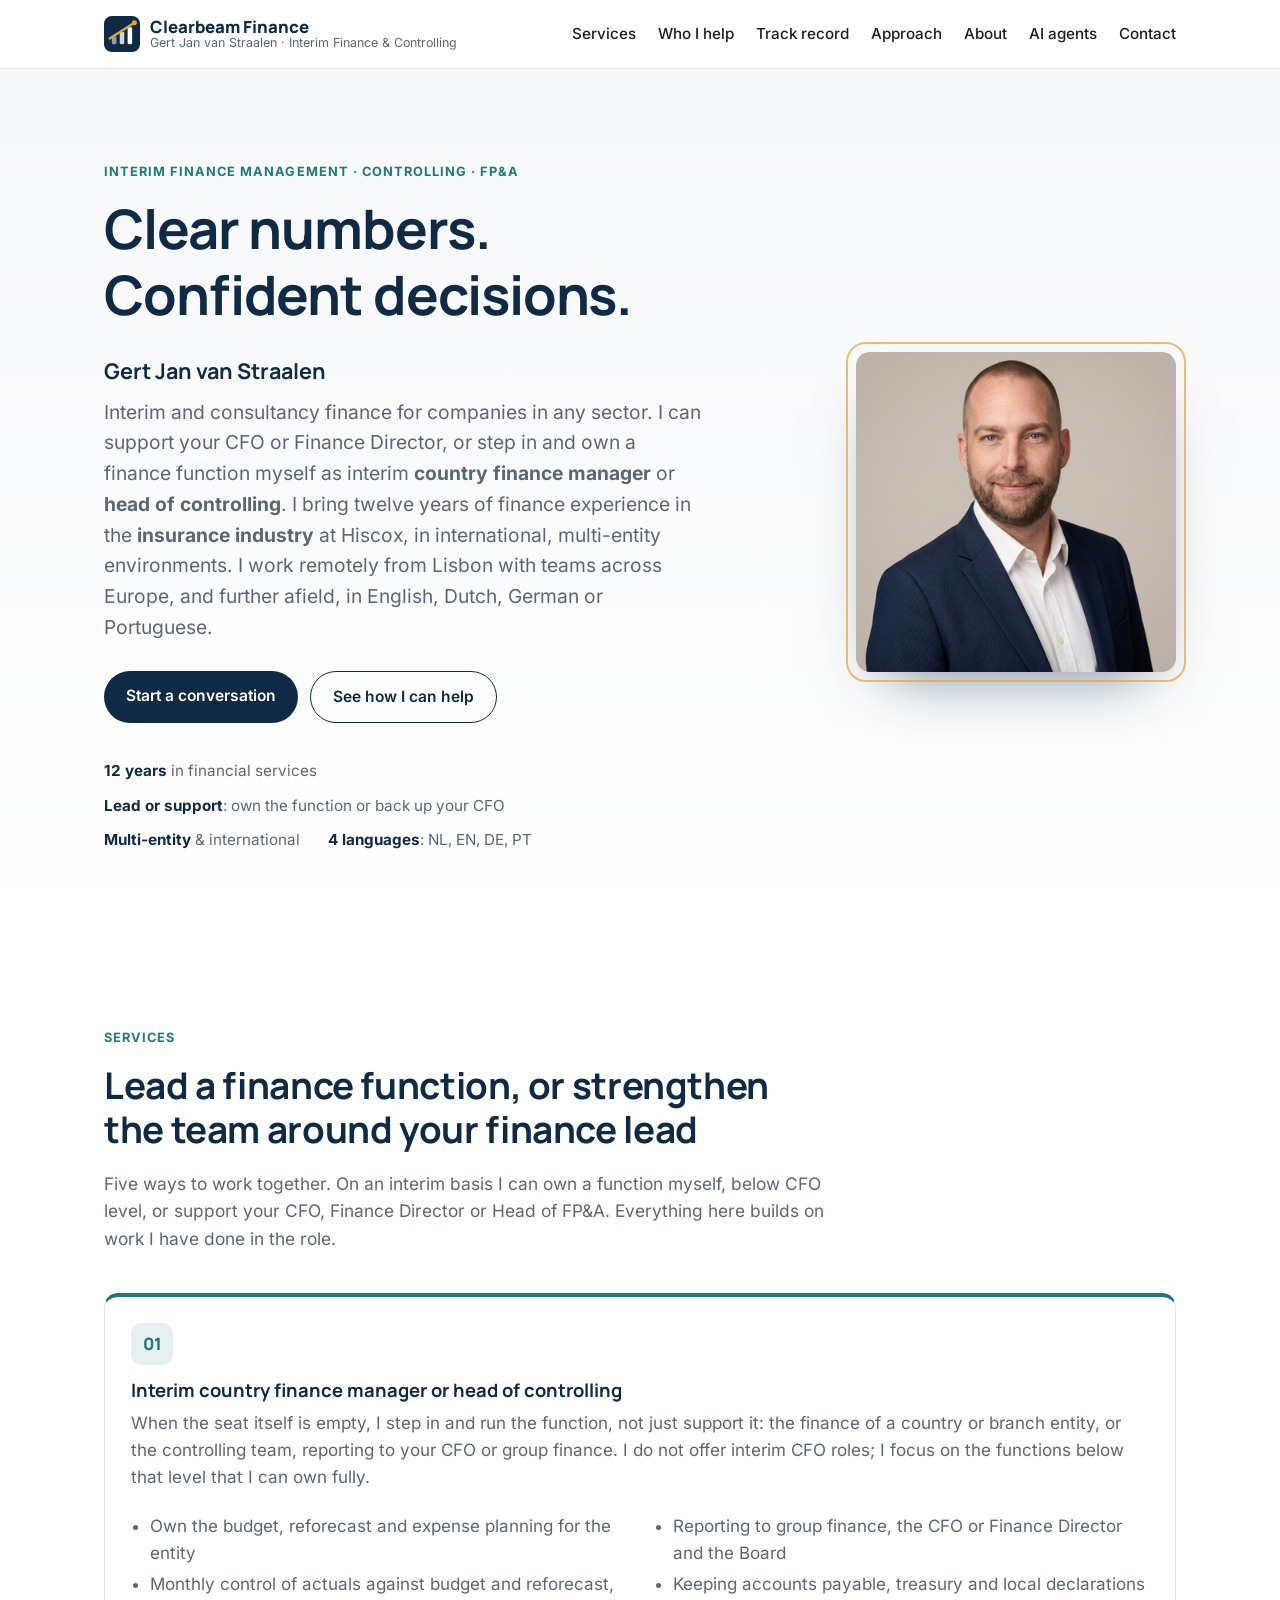
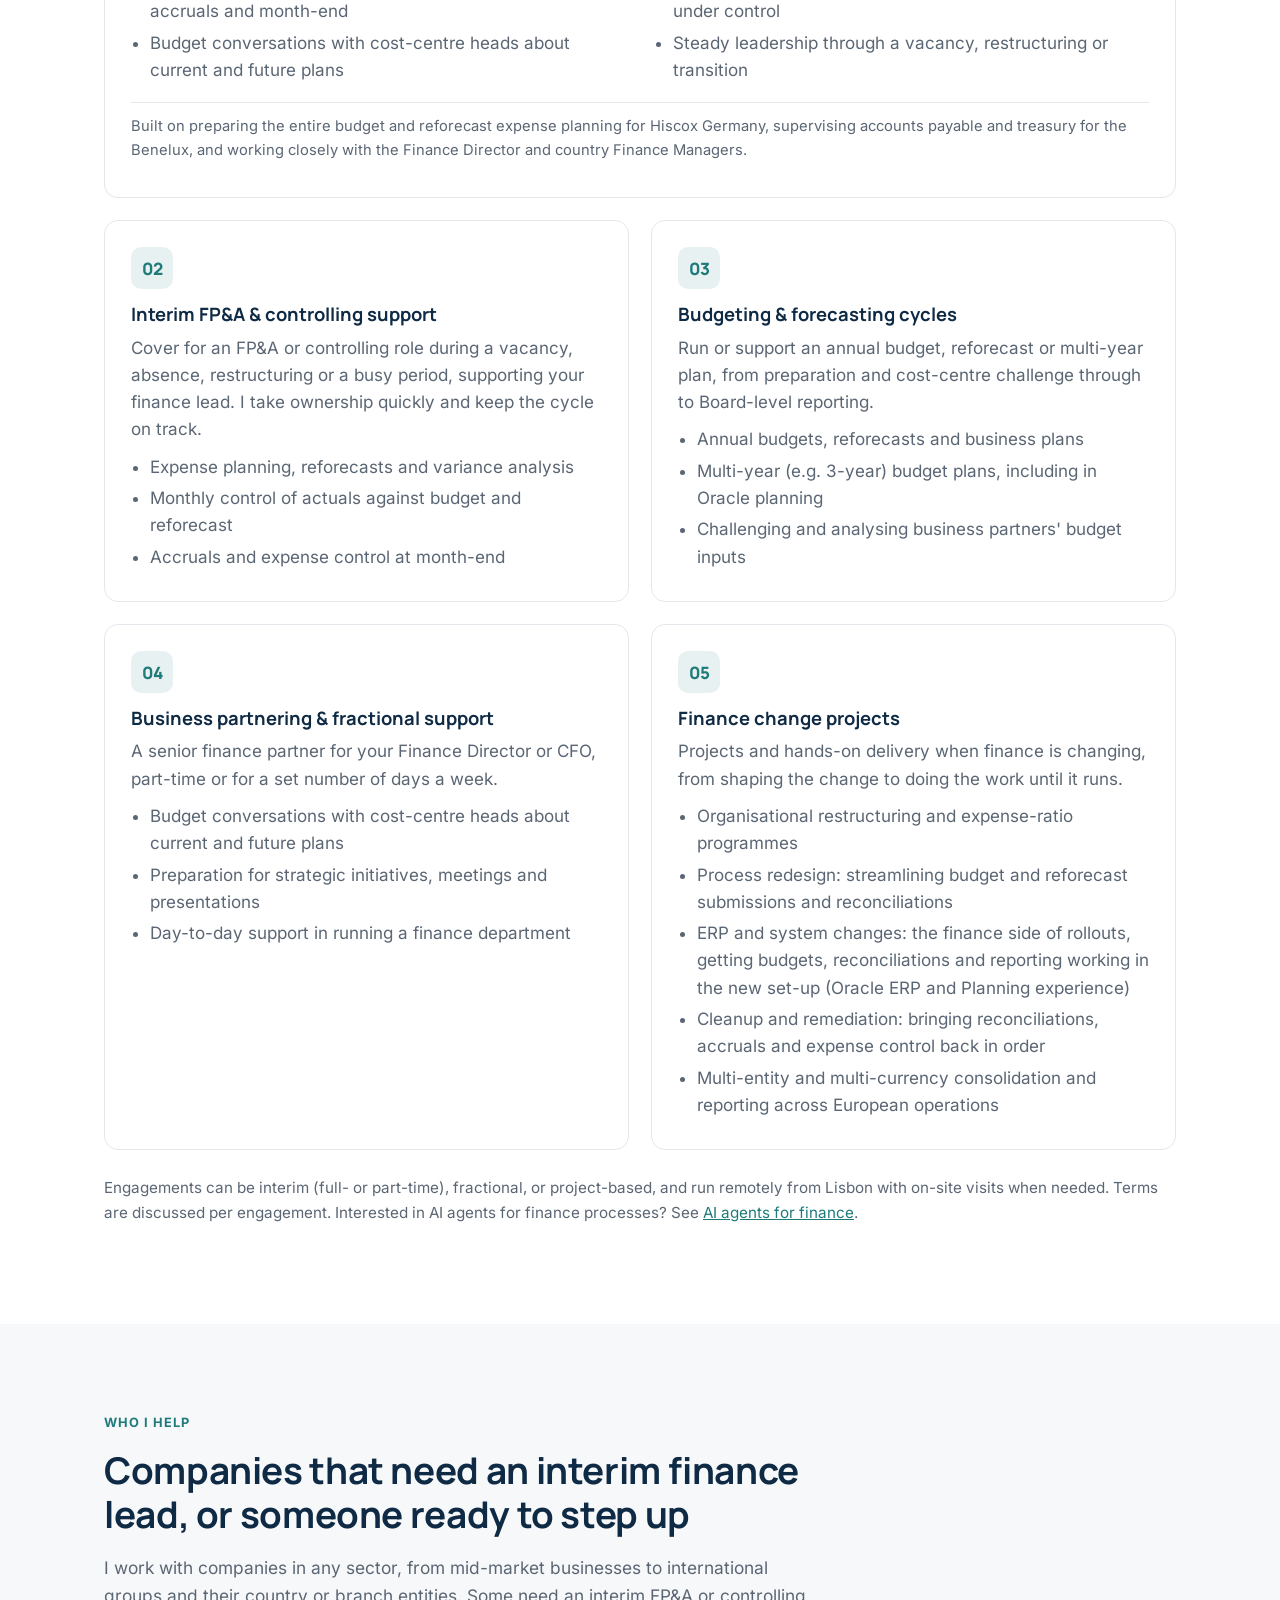
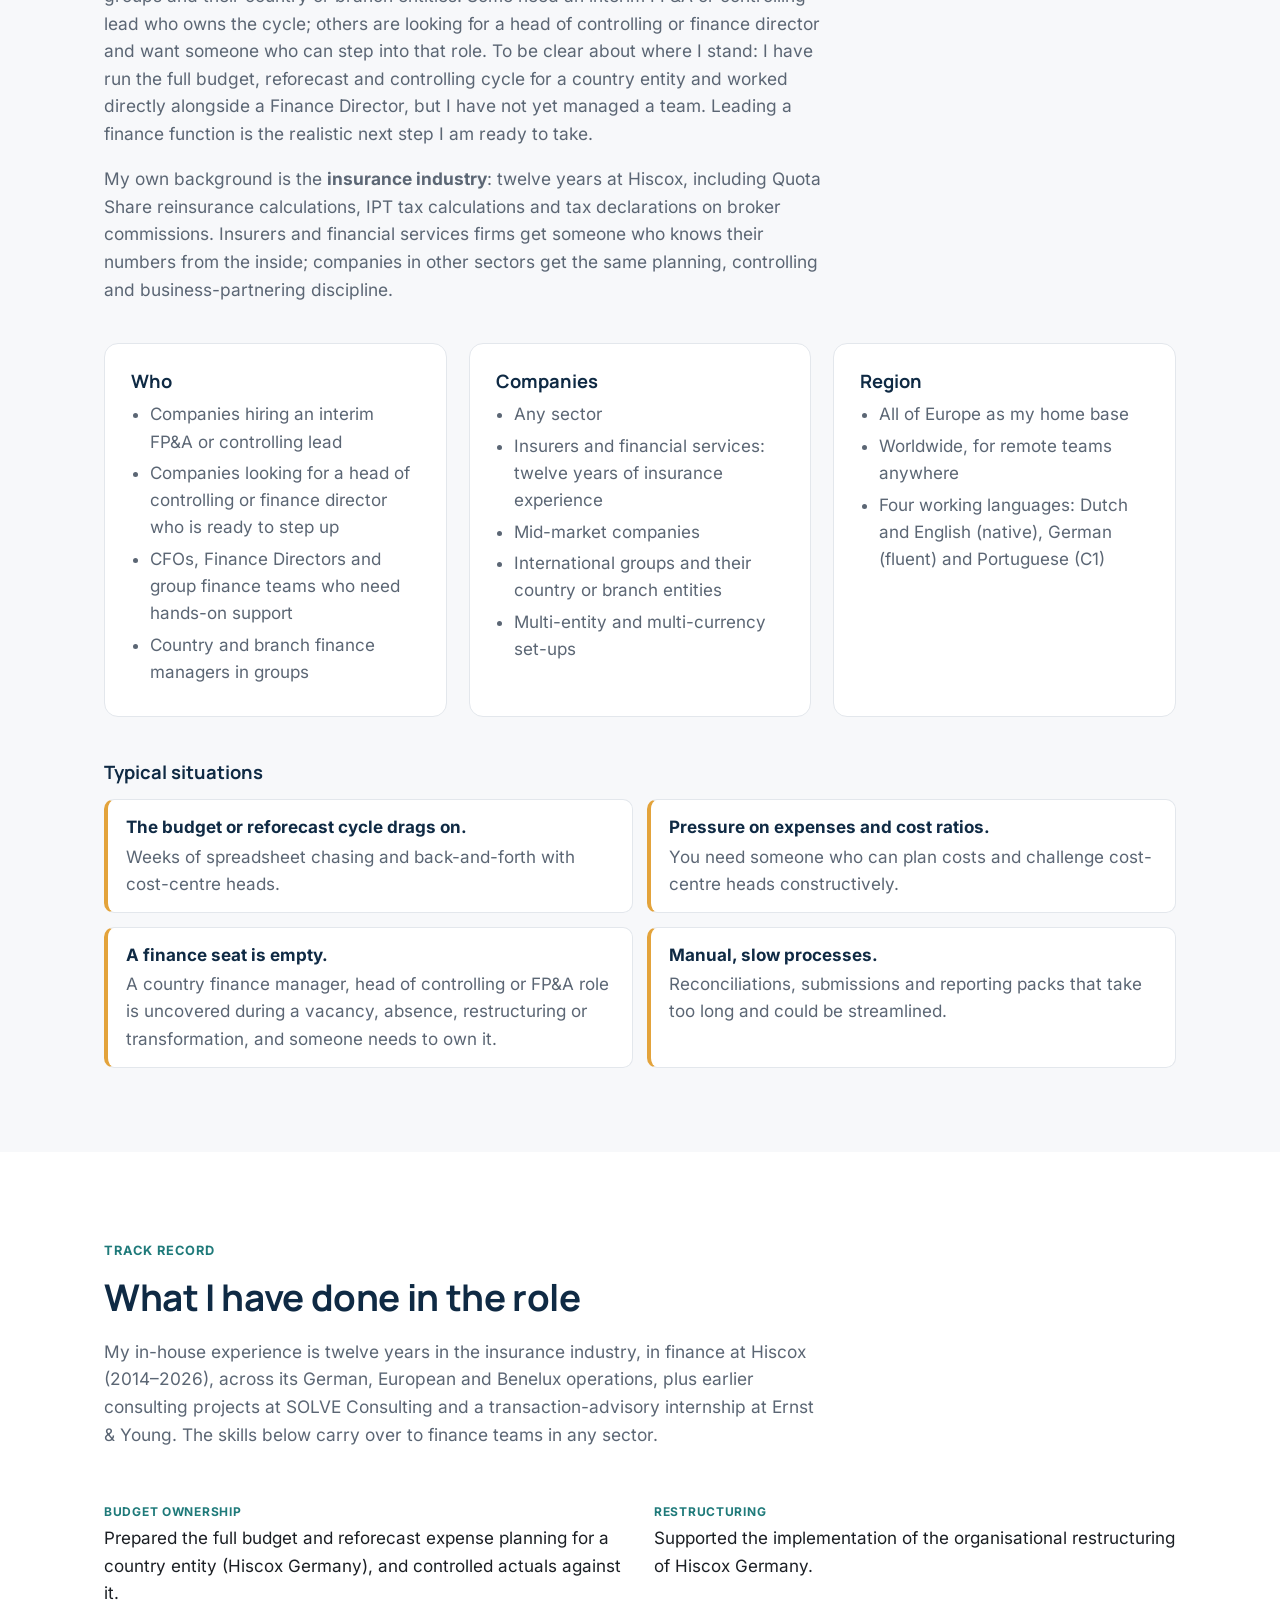
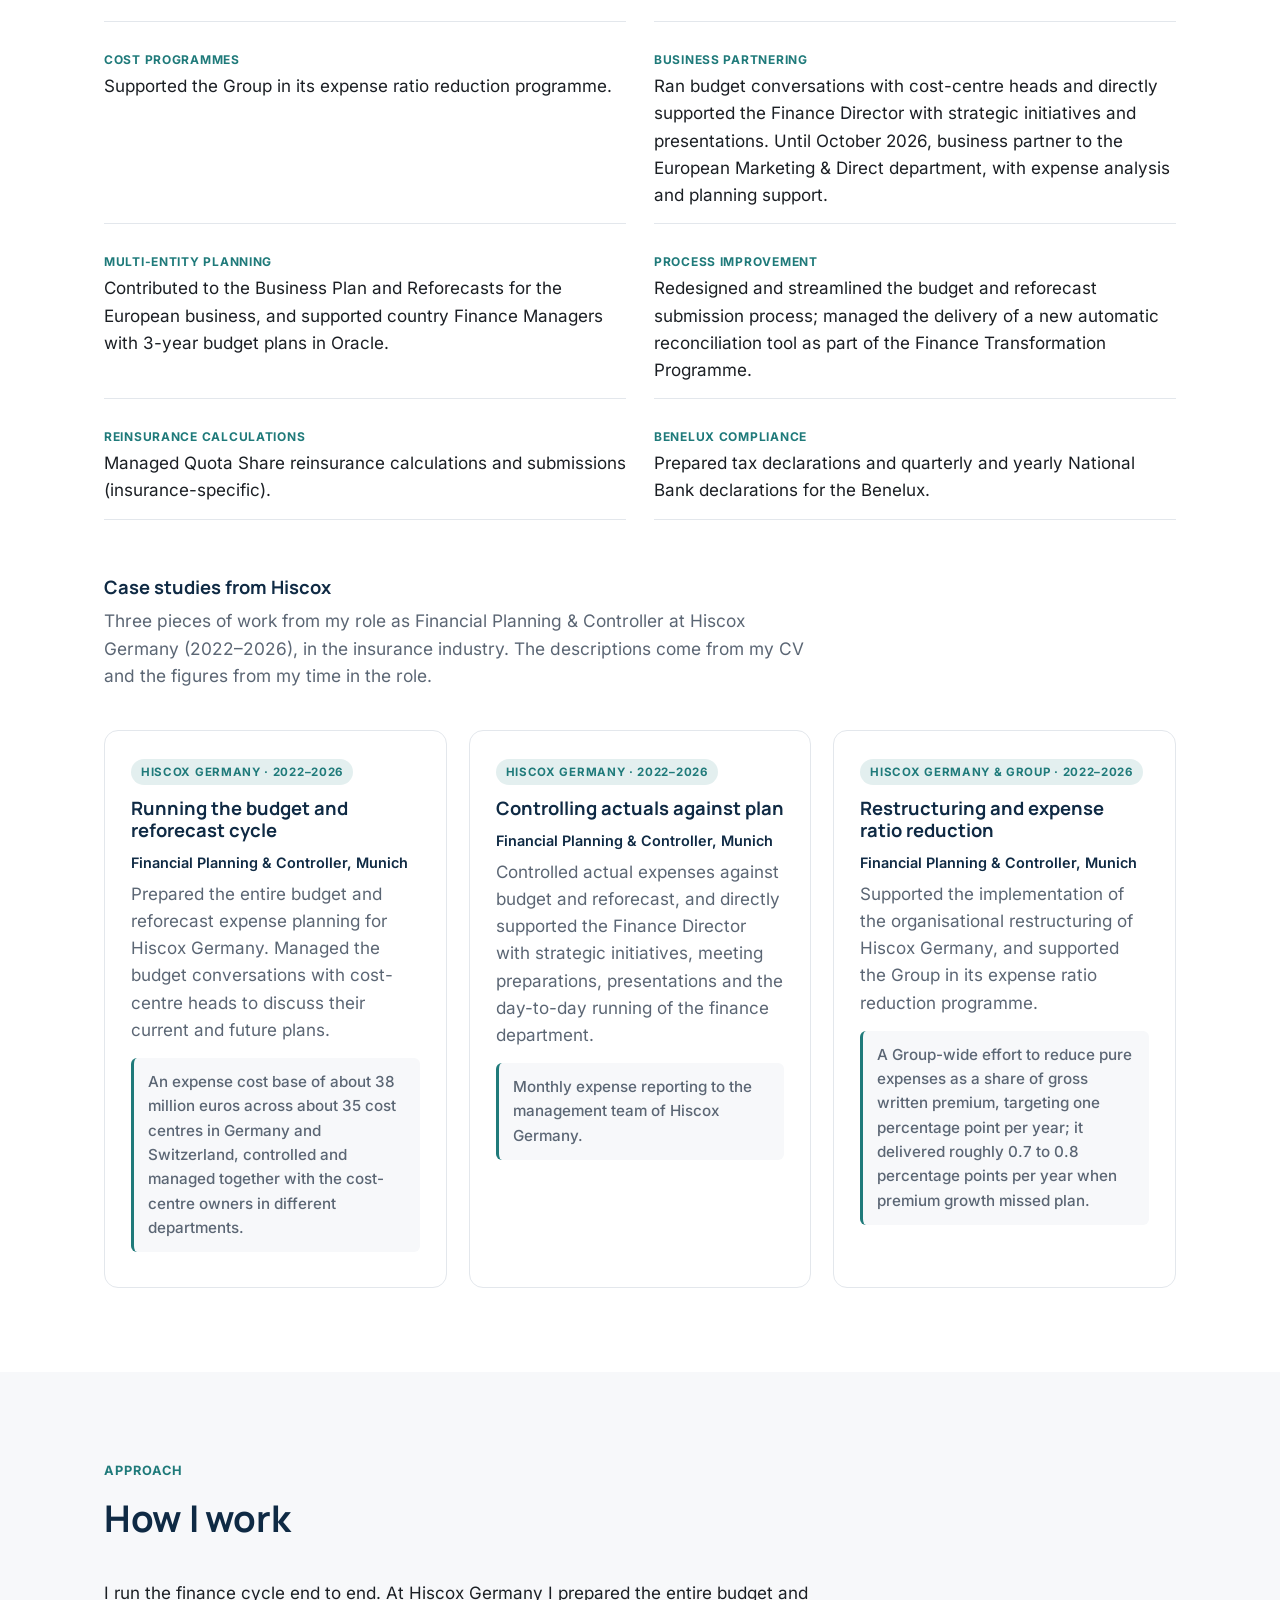
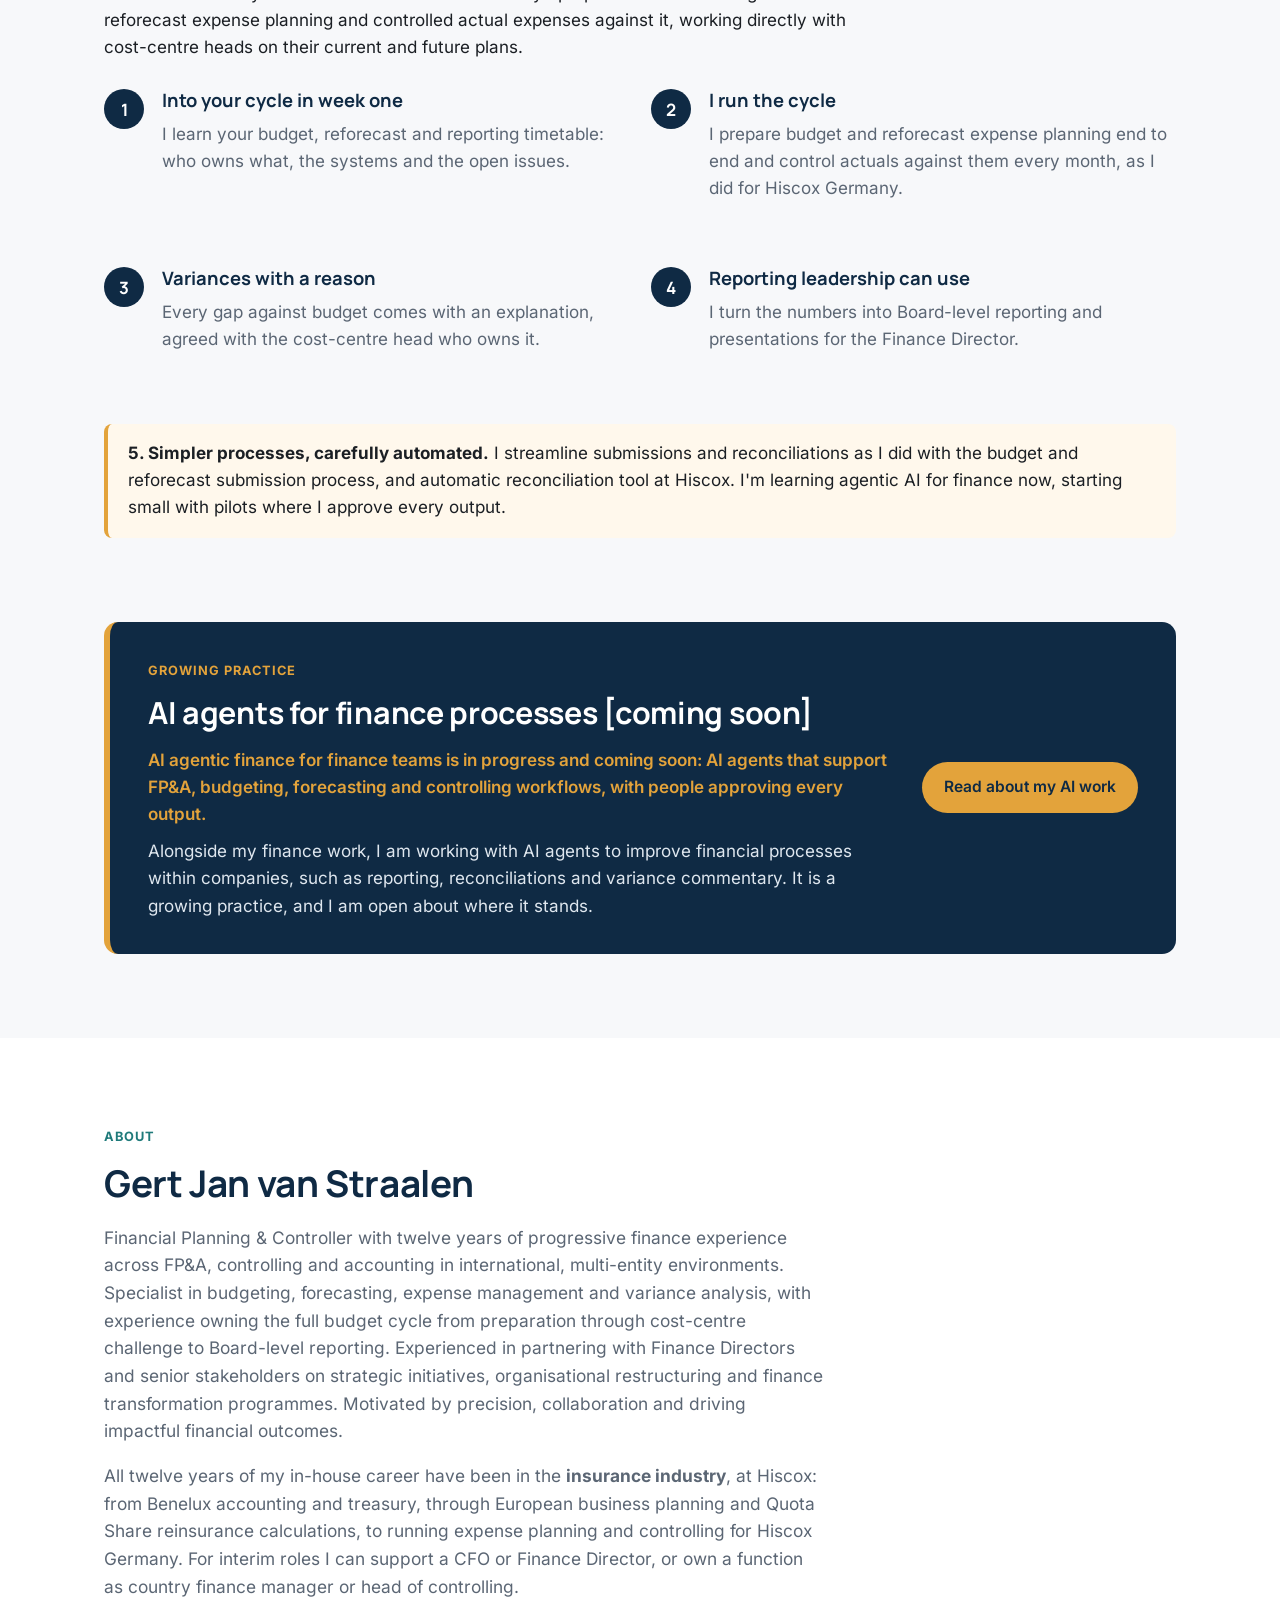
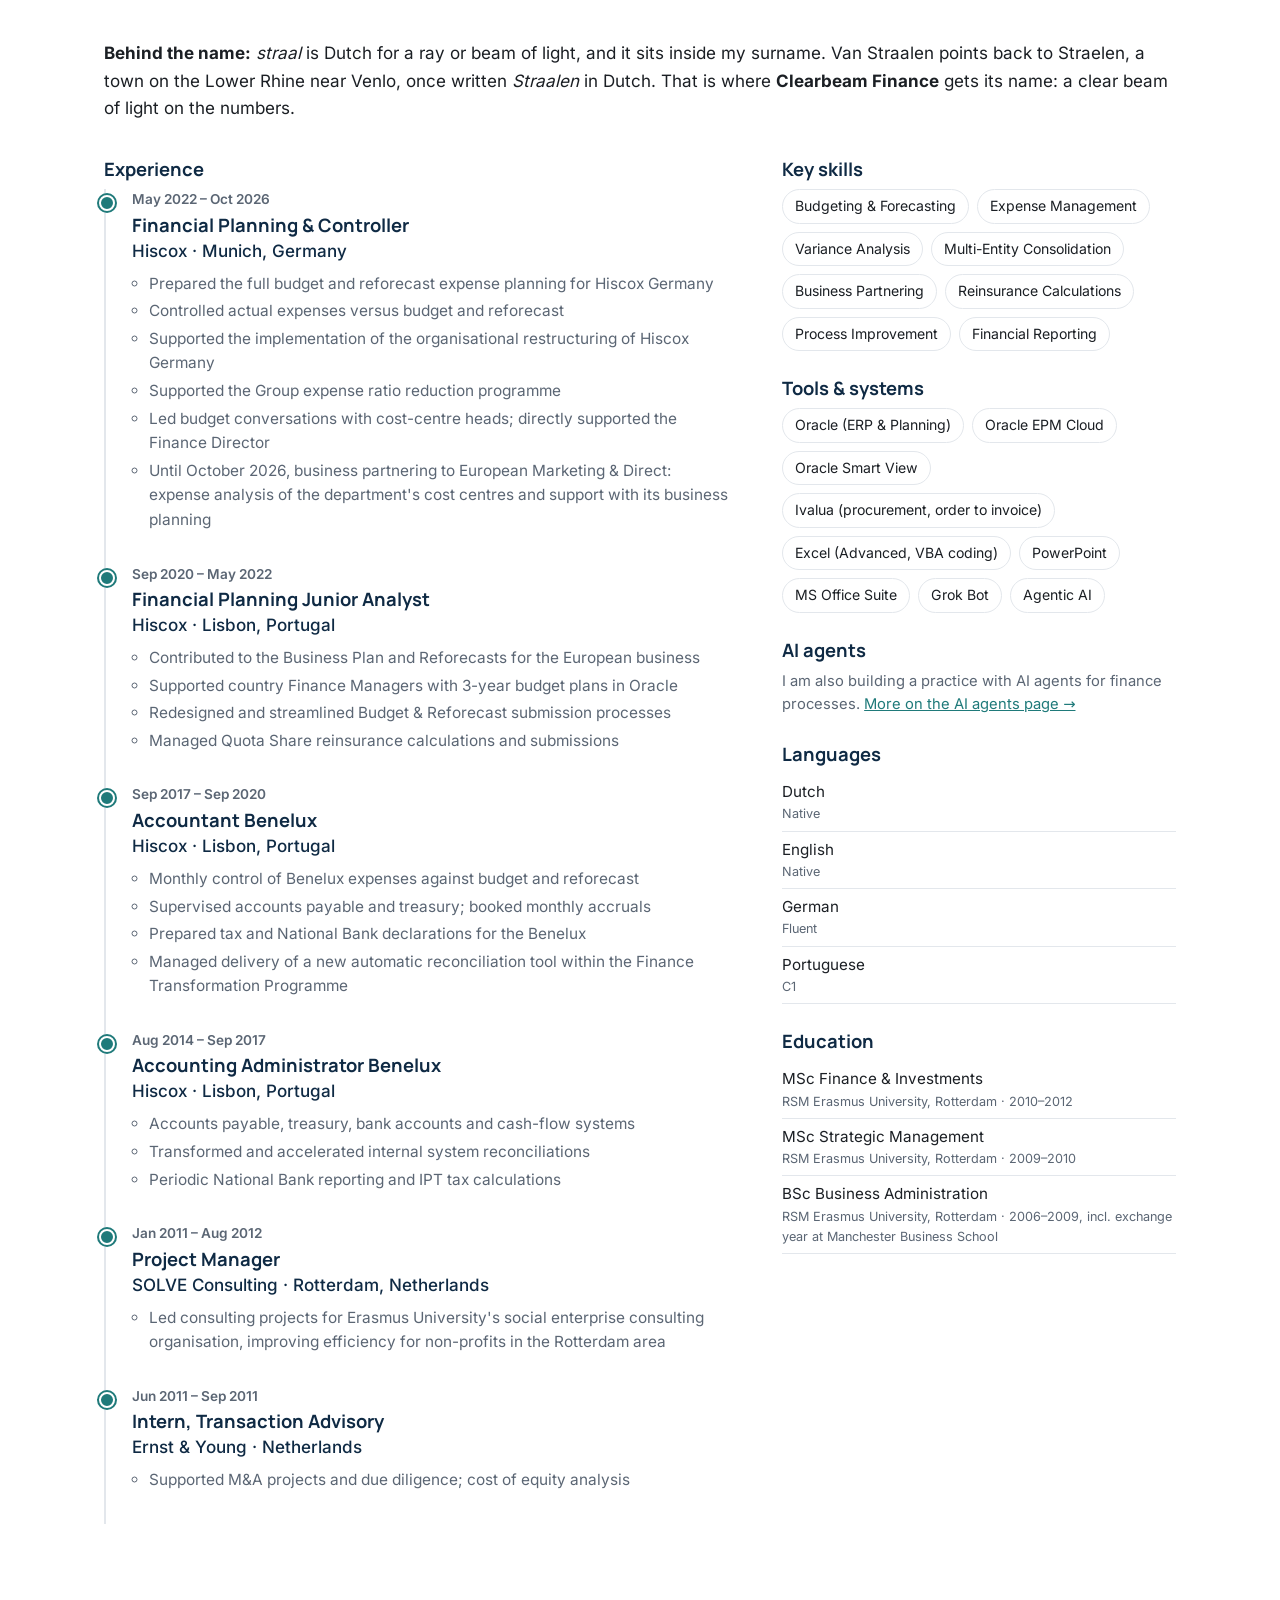
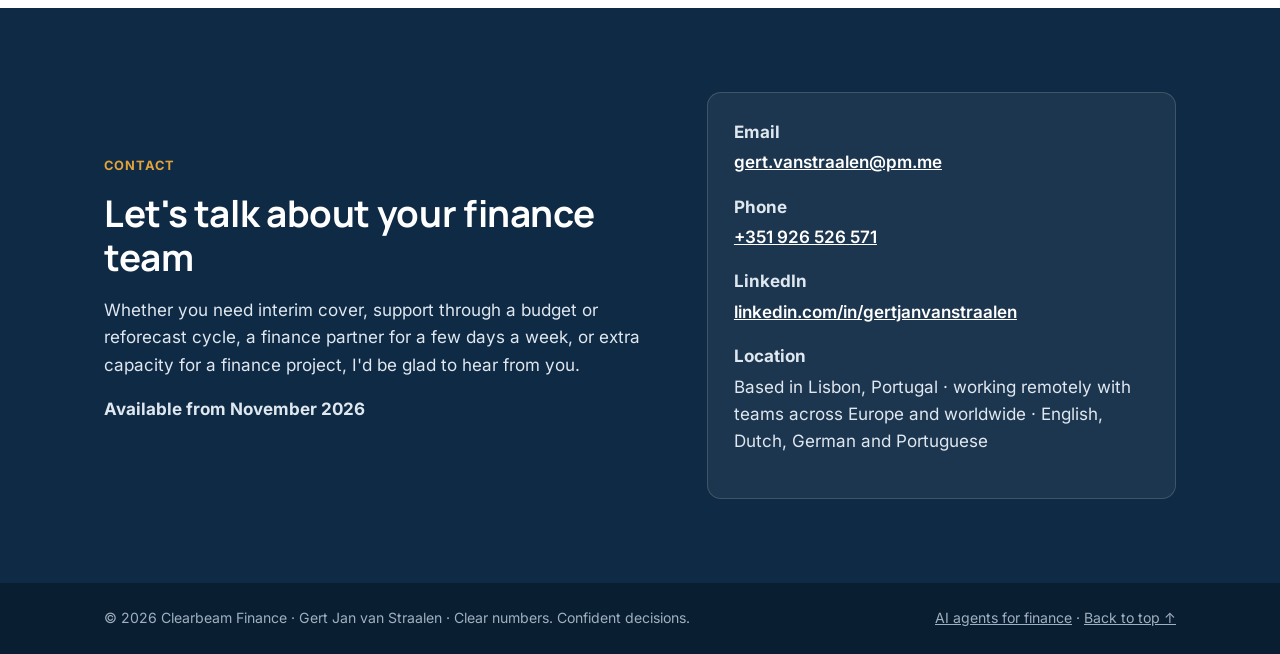
==== index.html @ 7792db48 "Add Agentic AI to tools" ====
<!doctype html>
<html lang="en">
<head>
<meta charset="utf-8">
<meta name="viewport" content="width=device-width, initial-scale=1">
<!-- Brand: Clearbeam Finance (chosen 21 Oct 2026). Positioning (updated 25 Oct 2026): interim & consultancy finance for any sector; can support a CFO/FD or own a function as interim country finance manager (not CFO) or head of controlling; insurance experience highlighted; separate AI agents page (ai-agents.html). See BRANDING.md. -->
<title>Clearbeam Finance · Interim Finance Manager, Controlling &amp; FP&amp;A · Gert Jan van Straalen</title>
<meta name="description" content="Clearbeam Finance: Gert Jan van Straalen, interim country finance manager, head of controlling and FP&amp;A support, with twelve years of finance experience in the insurance industry at Hiscox. For companies in any sector. Remote from Lisbon for teams across Europe and beyond.">
<!-- TODO: add og:image / canonical URL once a domain is chosen -->
<link rel="icon" href="assets/favicon.svg" type="image/svg+xml">
<!-- Fonts are self-hosted (assets/fonts/, SIL OFL); no third-party font requests. -->
<link rel="stylesheet" href="assets/styles.css">
</head>
<body>
<a class="skip" href="#main">Skip to content</a>

<header class="site-header">
  <div class="wrap">
    <a class="brand" href="index.html" aria-label="Clearbeam Finance, home">
      <img class="brand-mark" src="assets/mark.svg" alt="" width="36" height="36">
      <span class="brand-text">
        <span class="brand-name">Clearbeam Finance</span>
        <span class="brand-sub">Gert Jan van Straalen · Interim Finance &amp; Controlling</span>
      </span>
    </a>
    <nav aria-label="Main">
      <ul>
        <li class="m"><a href="#services">Services</a></li>
        <li><a href="#who">Who I help</a></li>
        <li class="m"><a href="#track-record">Track record</a></li>
        <li><a href="#approach">Approach</a></li>
        <li><a href="#about">About</a></li>
        <li class="m"><a href="ai-agents.html">AI agents</a></li>
        <li class="m"><a href="#contact">Contact</a></li>
      </ul>
    </nav>
  </div>
</header>

<main id="main">
<!-- ============ HOME / HERO ============ -->
<section class="hero" id="top">
  <div class="wrap">
    <div>
      <span class="eyebrow">Interim finance management · Controlling · FP&amp;A</span>
      <h1>Clear numbers.<br>Confident decisions.</h1><!-- Tagline locked in by Gert Jan, 25 Oct 2026 -->
      <p class="hero-by">Gert Jan van Straalen</p>
      <p class="lead">Interim and consultancy finance for companies in any sector. I can support your CFO or Finance Director, or step in and own a finance function myself as interim <strong>country finance manager</strong> or <strong>head of controlling</strong>. I bring twelve years of finance experience in the <strong>insurance industry</strong> at Hiscox, in international, multi-entity environments. I work remotely from Lisbon with teams across Europe, and further afield, in English, Dutch, German or Portuguese.</p>
      <div class="btns">
        <a class="btn btn-primary" href="#contact">Start a conversation</a>
        <a class="btn btn-ghost" href="#services">See how I can help</a>
      </div>
      <ul class="facts">
        <li><strong>12 years</strong> in financial services</li>
        <li><strong>Lead or support</strong>: own the function or back up your CFO</li>
        <li><strong>Multi-entity</strong> &amp; international</li>
        <li><strong>4 languages</strong>: NL, EN, DE, PT</li>
      </ul>
    </div>
    <!-- Photo: headshot embedded in Gert Jan's CV PDF (approved 25 Oct 2026) -->
    <div class="portrait"><img src="assets/img/gert-jan-van-straalen.jpg" width="400" height="400" alt="Gert Jan van Straalen"></div>
  </div>
</section>

<!-- ============ SERVICES / ENGAGEMENT TYPES (no rates shown, by design) ============ -->
<section id="services">
  <div class="wrap">
    <div class="section-head">
      <span class="eyebrow">Services</span>
      <h2>Lead a finance function, or strengthen the team around your finance lead</h2>
      <p>Five ways to work together. On an interim basis I can own a function myself, below CFO level, or support your CFO, Finance Director or Head of FP&amp;A. Everything here builds on work I have done in the role.</p>
    </div>
    <div class="grid grid-2">
      <article class="card card-wide">
        <div class="icon">01</div>
        <h3>Interim country finance manager or head of controlling</h3>
        <p>When the seat itself is empty, I step in and run the function, not just support it: the finance of a country or branch entity, or the controlling team, reporting to your CFO or group finance. I do not offer interim CFO roles; I focus on the functions below that level that I can own fully.</p>
        <div class="split">
          <ul>
            <li>Own the budget, reforecast and expense planning for the entity</li>
            <li>Monthly control of actuals against budget and reforecast, accruals and month-end</li>
            <li>Budget conversations with cost-centre heads about current and future plans</li>
          </ul>
          <ul>
            <li>Reporting to group finance, the CFO or Finance Director and the Board</li>
            <li>Keeping accounts payable, treasury and local declarations under control</li>
            <li>Steady leadership through a vacancy, restructuring or transition</li>
          </ul>
        </div>
        <p class="card-foot">Built on preparing the entire budget and reforecast expense planning for Hiscox Germany, supervising accounts payable and treasury for the Benelux, and working closely with the Finance Director and country Finance Managers.</p>
      </article>
      <article class="card">
        <div class="icon">02</div>
        <h3>Interim FP&amp;A &amp; controlling support</h3>
        <p>Cover for an FP&amp;A or controlling role during a vacancy, absence, restructuring or a busy period, supporting your finance lead. I take ownership quickly and keep the cycle on track.</p>
        <ul>
          <li>Expense planning, reforecasts and variance analysis</li>
          <li>Monthly control of actuals against budget and reforecast</li>
          <li>Accruals and expense control at month-end</li>
        </ul>
      </article>
      <article class="card">
        <div class="icon">03</div>
        <h3>Budgeting &amp; forecasting cycles</h3>
        <p>Run or support an annual budget, reforecast or multi-year plan, from preparation and cost-centre challenge through to Board-level reporting.</p>
        <ul>
          <li>Annual budgets, reforecasts and business plans</li>
          <li>Multi-year (e.g. 3-year) budget plans, including in Oracle planning</li>
          <li>Challenging and analysing business partners' budget inputs</li>
        </ul>
      </article>
      <article class="card">
        <div class="icon">04</div>
        <h3>Business partnering &amp; fractional support</h3>
        <p>A senior finance partner for your Finance Director or CFO, part-time or for a set number of days a week.</p>
        <ul>
          <li>Budget conversations with cost-centre heads about current and future plans</li>
          <li>Preparation for strategic initiatives, meetings and presentations</li>
          <li>Day-to-day support in running a finance department</li>
        </ul>
      </article>
      <article class="card">
        <div class="icon">05</div>
        <h3>Finance change projects</h3>
        <p>Projects and hands-on delivery when finance is changing, from shaping the change to doing the work until it runs.</p>
        <ul>
          <li>Organisational restructuring and expense-ratio programmes</li>
          <li>Process redesign: streamlining budget and reforecast submissions and reconciliations</li>
          <li>ERP and system changes: the finance side of rollouts, getting budgets, reconciliations and reporting working in the new set-up (Oracle ERP and Planning experience)</li>
          <li>Cleanup and remediation: bringing reconciliations, accruals and expense control back in order</li>
          <li>Multi-entity and multi-currency consolidation and reporting across European operations</li>
        </ul>
      </article>
    </div>
    <p class="note">Engagements can be interim (full- or part-time), fractional, or project-based, and run remotely from Lisbon with on-site visits when needed. <!-- TODO: confirm travel/on-site availability --> Terms are discussed per engagement. Interested in AI agents for finance processes? See <a href="ai-agents.html">AI agents for finance</a>.</p>
  </div>
</section>

<!-- ============ WHO I HELP (any sector; insurance highlighted as depth) ============ -->
<section class="alt" id="who">
  <div class="wrap">
    <div class="section-head">
      <span class="eyebrow">Who I help</span>
      <h2>Companies that need an interim finance lead, or someone ready to step up</h2>
      <p>I work with companies in any sector, from mid-market businesses to international groups and their country or branch entities. Some need an interim FP&amp;A or controlling lead who owns the cycle; others are looking for a head of controlling or finance director and want someone who can step into that role. To be clear about where I stand: I have run the full budget, reforecast and controlling cycle for a country entity and worked directly alongside a Finance Director, but I have not yet managed a team. Leading a finance function is the realistic next step I am ready to take.</p>
      <p>My own background is the <strong>insurance industry</strong>: twelve years at Hiscox, including Quota Share reinsurance calculations, IPT tax calculations and tax declarations on broker commissions. Insurers and financial services firms get someone who knows their numbers from the inside; companies in other sectors get the same planning, controlling and business-partnering discipline.</p>
    </div>
    <div class="grid grid-3">
      <div class="card">
        <h3>Who</h3>
        <ul>
          <li>Companies hiring an interim FP&amp;A or controlling lead</li>
          <li>Companies looking for a head of controlling or finance director who is ready to step up</li>
          <li>CFOs, Finance Directors and group finance teams who need hands-on support</li>
          <li>Country and branch finance managers in groups</li>
        </ul>
      </div>
      <div class="card">
        <h3>Companies</h3>
        <ul>
          <li>Any sector</li>
          <li>Insurers and financial services: twelve years of insurance experience</li>
          <li>Mid-market companies</li>
          <li>International groups and their country or branch entities</li>
          <li>Multi-entity and multi-currency set-ups</li>
        </ul>
      </div>
      <div class="card">
        <h3>Region</h3>
        <ul>
          <li>All of Europe as my home base</li>
          <li>Worldwide, for remote teams anywhere</li>
          <li>Four working languages: Dutch and English (native), German (fluent) and Portuguese (C1)</li>
        </ul>
      </div>
    </div>
    <h3 class="sub-head">Typical situations</h3>
    <ul class="problems">
      <li><strong>The budget or reforecast cycle drags on.</strong> Weeks of spreadsheet chasing and back-and-forth with cost-centre heads.</li>
      <li><strong>Pressure on expenses and cost ratios.</strong> You need someone who can plan costs and challenge cost-centre heads constructively.</li>
      <li><strong>A finance seat is empty.</strong> A country finance manager, head of controlling or FP&amp;A role is uncovered during a vacancy, absence, restructuring or transformation, and someone needs to own it.</li>
      <li><strong>Manual, slow processes.</strong> Reconciliations, submissions and reporting packs that take too long and could be streamlined.</li>
    </ul>
  </div>
</section>

<!-- ============ TRACK RECORD (facts from CV only) ============ -->
<section id="track-record">
  <div class="wrap">
    <div class="section-head">
      <span class="eyebrow">Track record</span>
      <h2>What I have done in the role</h2>
      <p>My in-house experience is twelve years in the insurance industry, in finance at Hiscox (2014–2026), across its German, European and Benelux operations, plus earlier consulting projects at SOLVE Consulting and a transaction-advisory internship at Ernst &amp; Young. The skills below carry over to finance teams in any sector.</p>
    </div>
    <ul class="proof">
      <li><span class="proof-k">Budget ownership</span>Prepared the full budget and reforecast expense planning for a country entity (Hiscox Germany), and controlled actuals against it.</li>
      <li><span class="proof-k">Restructuring</span>Supported the implementation of the organisational restructuring of Hiscox Germany.</li>
      <li><span class="proof-k">Cost programmes</span>Supported the Group in its expense ratio reduction programme.</li>
      <li><span class="proof-k">Business partnering</span>Ran budget conversations with cost-centre heads and directly supported the Finance Director with strategic initiatives and presentations. Until October 2026, business partner to the European Marketing &amp; Direct department, with expense analysis and planning support.</li>
      <li><span class="proof-k">Multi-entity planning</span>Contributed to the Business Plan and Reforecasts for the European business, and supported country Finance Managers with 3-year budget plans in Oracle.</li>
      <li><span class="proof-k">Process improvement</span>Redesigned and streamlined the budget and reforecast submission process; managed the delivery of a new automatic reconciliation tool as part of the Finance Transformation Programme.</li>
      <li><span class="proof-k">Reinsurance calculations</span>Managed Quota Share reinsurance calculations and submissions (insurance-specific).</li>
      <li><span class="proof-k">Benelux compliance</span>Prepared tax declarations and quarterly and yearly National Bank declarations for the Benelux.</li>
    </ul>

    <!-- Three examples of work at Hiscox, based only on CV lines (see DRAFT_COPY.md for the source line of each). Scope/outcome details are marked "to confirm"; no numbers or results added. -->
    <div class="section-head" style="margin-top:56px">
      <h3>Case studies from Hiscox</h3>
      <p>Three pieces of work from my role as Financial Planning &amp; Controller at Hiscox Germany (2022–2026), in the insurance industry. The descriptions come from my CV and the figures from my time in the role.</p>
    </div>
    <div class="grid grid-3">
      <article class="card example">
        <span class="badge badge-teal">Hiscox Germany · 2022–2026</span>
        <h3>Running the budget and reforecast cycle</h3>
        <p class="role">Financial Planning &amp; Controller, Munich</p>
        <p>Prepared the entire budget and reforecast expense planning for Hiscox Germany. Managed the budget conversations with cost-centre heads to discuss their current and future plans.</p>
        <p class="keyfact">An expense cost base of about 38 million euros across about 35 cost centres in Germany and Switzerland, controlled and managed together with the cost-centre owners in different departments.</p>
      </article>
      <article class="card example">
        <span class="badge badge-teal">Hiscox Germany · 2022–2026</span>
        <h3>Controlling actuals against plan</h3>
        <p class="role">Financial Planning &amp; Controller, Munich</p>
        <p>Controlled actual expenses against budget and reforecast, and directly supported the Finance Director with strategic initiatives, meeting preparations, presentations and the day-to-day running of the finance department.</p>
        <p class="keyfact">Monthly expense reporting to the management team of Hiscox Germany.</p>
      </article>
      <article class="card example">
        <span class="badge badge-teal">Hiscox Germany &amp; Group · 2022–2026</span>
        <h3>Restructuring and expense ratio reduction</h3>
        <p class="role">Financial Planning &amp; Controller, Munich</p>
        <p>Supported the implementation of the organisational restructuring of Hiscox Germany, and supported the Group in its expense ratio reduction programme.</p>
        <p class="keyfact">A Group-wide effort to reduce pure expenses as a share of gross written premium, targeting one percentage point per year; it delivered roughly 0.7 to 0.8 percentage points per year when premium growth missed plan.</p>
      </article>
    </div>
  </div>
</section>

<!-- ============ APPROACH ============ -->
<section class="alt" id="approach">
  <div class="wrap">
    <div class="section-head">
      <span class="eyebrow">Approach</span>
      <h2>How I work</h2>
    </div>
    <p class="lead-sm" style="max-width:760px;margin:0 0 28px">I run the finance cycle end to end. At Hiscox Germany I prepared the entire budget and reforecast expense planning and controlled actual expenses against it, working directly with cost-centre heads on their current and future plans.</p>
    <ol class="steps grid grid-2">
      <li><h3>Into your cycle in week one</h3><p>I learn your budget, reforecast and reporting timetable: who owns what, the systems and the open issues.</p></li>
      <li><h3>I run the cycle</h3><p>I prepare budget and reforecast expense planning end to end and control actuals against them every month, as I did for Hiscox Germany.</p></li>
      <li><h3>Variances with a reason</h3><p>Every gap against budget comes with an explanation, agreed with the cost-centre head who owns it.</p></li>
      <li><h3>Reporting leadership can use</h3><p>I turn the numbers into Board-level reporting and presentations for the Finance Director.</p></li>
    </ol>
    <p class="honest" style="margin:28px 0 0"><strong>5. Simpler processes, carefully automated.</strong> I streamline submissions and reconciliations as I did with the budget and reforecast submission process, and automatic reconciliation tool at Hiscox. I'm learning agentic AI for finance now, starting small with pilots where I approve every output.</p>
  </div>
</section>

<!-- ============ AI AGENTS TEASER (links to ai-agents.html) ============ -->
<section class="teaser-band">
  <div class="wrap">
    <div class="teaser">
      <div>
        <span class="eyebrow">Growing practice</span>
        <h2>AI agents for finance processes [coming soon]</h2>
        <p class="coming-note">AI agentic finance for finance teams is in progress and coming soon: AI agents that support FP&amp;A, budgeting, forecasting and controlling workflows, with people approving every output.</p>
        <p>Alongside my finance work, I am working with AI agents to improve financial processes within companies, such as reporting, reconciliations and variance commentary. It is a growing practice, and I am open about where it stands.</p>
      </div>
      <a class="btn btn-primary" href="ai-agents.html">Read about my AI work</a>
    </div>
  </div>
</section>

<!-- ============ ABOUT / CV ============ -->
<section id="about">
  <div class="wrap">
    <div class="section-head">
      <span class="eyebrow">About</span>
      <h2>Gert Jan van Straalen</h2>
      <p>Financial Planning &amp; Controller with twelve years of progressive finance experience across FP&amp;A, controlling and accounting in international, multi-entity environments. Specialist in budgeting, forecasting, expense management and variance analysis, with experience owning the full budget cycle from preparation through cost-centre challenge to Board-level reporting. Experienced in partnering with Finance Directors and senior stakeholders on strategic initiatives, organisational restructuring and finance transformation programmes. Motivated by precision, collaboration and driving impactful financial outcomes.</p>
      <p>All twelve years of my in-house career have been in the <strong>insurance industry</strong>, at Hiscox: from Benelux accounting and treasury, through European business planning and Quota Share reinsurance calculations, to running expense planning and controlling for Hiscox Germany. For interim roles I can support a CFO or Finance Director, or own a function as country finance manager or head of controlling.</p>
    </div>
    <p style="margin:0 0 36px"><strong>Behind the name:</strong> <em>straal</em> is Dutch for a ray or beam of light, and it sits inside my surname. Van Straalen points back to Straelen, a town on the Lower Rhine near Venlo, once written <em>Straalen</em> in Dutch. That is where <strong>Clearbeam Finance</strong> gets its name: a clear beam of light on the numbers.</p>
    <div class="about-grid">
      <div>
        <h3>Experience</h3>
        <ol class="timeline">
          <li>
            <div class="when">May 2022 – Oct 2026</div>
            <h3>Financial Planning &amp; Controller</h3>
            <div class="org">Hiscox · Munich, Germany</div>
            <ul>
              <li>Prepared the full budget and reforecast expense planning for Hiscox Germany</li>
              <li>Controlled actual expenses versus budget and reforecast</li>
              <li>Supported the implementation of the organisational restructuring of Hiscox Germany</li>
              <li>Supported the Group expense ratio reduction programme</li>
              <li>Led budget conversations with cost-centre heads; directly supported the Finance Director</li>
              <li>Until October 2026, business partnering to European Marketing &amp; Direct: expense analysis of the department's cost centres and support with its business planning</li>
            </ul>
          </li>
          <li>
            <div class="when">Sep 2020 – May 2022</div>
            <h3>Financial Planning Junior Analyst</h3>
            <div class="org">Hiscox · Lisbon, Portugal</div>
            <ul>
              <li>Contributed to the Business Plan and Reforecasts for the European business</li>
              <li>Supported country Finance Managers with 3-year budget plans in Oracle</li>
              <li>Redesigned and streamlined Budget &amp; Reforecast submission processes</li>
              <li>Managed Quota Share reinsurance calculations and submissions</li>
            </ul>
          </li>
          <li>
            <div class="when">Sep 2017 – Sep 2020</div>
            <h3>Accountant Benelux</h3>
            <div class="org">Hiscox · Lisbon, Portugal</div>
            <ul>
              <li>Monthly control of Benelux expenses against budget and reforecast</li>
              <li>Supervised accounts payable and treasury; booked monthly accruals</li>
              <li>Prepared tax and National Bank declarations for the Benelux</li>
              <li>Managed delivery of a new automatic reconciliation tool within the Finance Transformation Programme</li>
            </ul>
          </li>
          <li>
            <div class="when">Aug 2014 – Sep 2017</div>
            <h3>Accounting Administrator Benelux</h3>
            <div class="org">Hiscox · Lisbon, Portugal</div>
            <ul>
              <li>Accounts payable, treasury, bank accounts and cash-flow systems</li>
              <li>Transformed and accelerated internal system reconciliations</li>
              <li>Periodic National Bank reporting and IPT tax calculations</li>
            </ul>
          </li>
          <li>
            <div class="when">Jan 2011 – Aug 2012</div>
            <h3>Project Manager</h3>
            <div class="org">SOLVE Consulting · Rotterdam, Netherlands</div>
            <ul>
              <li>Led consulting projects for Erasmus University's social enterprise consulting organisation, improving efficiency for non-profits in the Rotterdam area</li>
            </ul>
          </li>
          <li>
            <div class="when">Jun 2011 – Sep 2011</div>
            <h3>Intern, Transaction Advisory</h3>
            <div class="org">Ernst &amp; Young · Netherlands</div>
            <ul>
              <li>Supported M&amp;A projects and due diligence; cost of equity analysis</li>
            </ul>
          </li>
        </ol>
      </div>
      <aside class="side">
        <h3>Key skills</h3>
        <ul class="chips">
          <li>Budgeting &amp; Forecasting</li><li>Expense Management</li><li>Variance Analysis</li><li>Multi-Entity Consolidation</li><li>Business Partnering</li><li>Reinsurance Calculations</li><li>Process Improvement</li><li>Financial Reporting</li>
        </ul>
        <h3>Tools &amp; systems</h3>
        <ul class="chips">
          <li>Oracle (ERP &amp; Planning)</li><li>Oracle EPM Cloud</li><li>Oracle Smart View</li><li>Ivalua (procurement, order to invoice)</li><li>Excel (Advanced, VBA coding)</li><li>PowerPoint</li><li>MS Office Suite</li><li>Grok Bot</li><li>Agentic AI</li>
        </ul>
        <!-- AI side note now points to the separate AI page (25 Oct 2026) -->
        <h3>AI agents</h3>
        <p class="learning">I am also building a practice with AI agents for finance processes. <a href="ai-agents.html">More on the AI agents page →</a></p>
        <h3>Languages</h3>
        <ul class="plain">
          <li>Dutch <small>Native</small></li><li>English <small>Native</small></li><li>German <small>Fluent</small></li><li>Portuguese <small>C1</small></li>
        </ul>
        <h3>Education</h3>
        <ul class="plain">
          <li>MSc Finance &amp; Investments <small>RSM Erasmus University, Rotterdam · 2010–2012</small></li>
          <li>MSc Strategic Management <small>RSM Erasmus University, Rotterdam · 2009–2010</small></li>
          <li>BSc Business Administration <small>RSM Erasmus University, Rotterdam · 2006–2009, incl. exchange year at Manchester Business School</small></li>
        </ul>
      </aside>
    </div>
  </div>
</section>

<!-- ============ CONTACT ============ -->
<section class="contact" id="contact">
  <div class="wrap">
    <div>
      <span class="eyebrow" style="color:var(--amber)">Contact</span>
      <h2>Let's talk about your finance team</h2>
      <p>Whether you need interim cover, support through a budget or reforecast cycle, a finance partner for a few days a week, or extra capacity for a finance project, I'd be glad to hear from you.</p>
      <p><strong>Available from November 2026</strong></p>
    </div>
    <div class="contact-card">
      <!-- Contact via mailto only (no form backend on purpose). Could later switch to hello@clearbeamfinance.com if the domain is bought. -->
      <strong>Email</strong>
      <p><a href="mailto:gert.vanstraalen@pm.me">gert.vanstraalen@pm.me</a></p>
      <strong>Phone</strong>
      <p><a href="tel:+351926526571">+351 926 526 571</a></p>
      <strong>LinkedIn</strong>
      <p><a href="https://www.linkedin.com/in/gertjanvanstraalen/" rel="noopener" target="_blank">linkedin.com/in/gertjanvanstraalen</a></p>
      <strong>Location</strong>
      <p>Based in Lisbon, Portugal · working remotely with teams across Europe and worldwide · English, Dutch, German and Portuguese</p>
    </div>
  </div>
</section>
</main>

<footer>
  <div class="wrap">
    <span>© 2026 Clearbeam Finance · Gert Jan van Straalen · Clear numbers. Confident decisions.</span>
    <span><a href="ai-agents.html">AI agents for finance</a> · <a href="#top">Back to top ↑</a></span>
  </div>
</footer>
</body>
</html>
---- assets/styles.css ----
/* Self-hosted fonts (SIL OFL 1.1), from @fontsource/inter 5.3.0 and @fontsource/manrope 5.3.0.
   Only latin + latin-ext subsets and the weights the site uses. Licences: assets/fonts/*-OFL.txt */
/* inter-latin-ext-400 */
@font-face {
  font-family: 'Inter';
  font-style: normal;
  font-display: swap;
  font-weight: 400;
  src: url(fonts/inter-latin-ext-400-normal.woff2) format('woff2');
  unicode-range: U+0100-02BA,U+02BD-02C5,U+02C7-02CC,U+02CE-02D7,U+02DD-02FF,U+0304,U+0308,U+0329,U+1D00-1DBF,U+1E00-1E9F,U+1EF2-1EFF,U+2020,U+20A0-20AB,U+20AD-20C0,U+2113,U+2C60-2C7F,U+A720-A7FF;
}
/* inter-latin-400 */
@font-face {
  font-family: 'Inter';
  font-style: normal;
  font-display: swap;
  font-weight: 400;
  src: url(fonts/inter-latin-400-normal.woff2) format('woff2');
  unicode-range: U+0000-00FF,U+0131,U+0152-0153,U+02BB-02BC,U+02C6,U+02DA,U+02DC,U+0304,U+0308,U+0329,U+2000-206F,U+20AC,U+2122,U+2191,U+2193,U+2212,U+2215,U+FEFF,U+FFFD;
}
/* inter-latin-ext-500 */
@font-face {
  font-family: 'Inter';
  font-style: normal;
  font-display: swap;
  font-weight: 500;
  src: url(fonts/inter-latin-ext-500-normal.woff2) format('woff2');
  unicode-range: U+0100-02BA,U+02BD-02C5,U+02C7-02CC,U+02CE-02D7,U+02DD-02FF,U+0304,U+0308,U+0329,U+1D00-1DBF,U+1E00-1E9F,U+1EF2-1EFF,U+2020,U+20A0-20AB,U+20AD-20C0,U+2113,U+2C60-2C7F,U+A720-A7FF;
}
/* inter-latin-500 */
@font-face {
  font-family: 'Inter';
  font-style: normal;
  font-display: swap;
  font-weight: 500;
  src: url(fonts/inter-latin-500-normal.woff2) format('woff2');
  unicode-range: U+0000-00FF,U+0131,U+0152-0153,U+02BB-02BC,U+02C6,U+02DA,U+02DC,U+0304,U+0308,U+0329,U+2000-206F,U+20AC,U+2122,U+2191,U+2193,U+2212,U+2215,U+FEFF,U+FFFD;
}
/* inter-latin-ext-600 */
@font-face {
  font-family: 'Inter';
  font-style: normal;
  font-display: swap;
  font-weight: 600;
  src: url(fonts/inter-latin-ext-600-normal.woff2) format('woff2');
  unicode-range: U+0100-02BA,U+02BD-02C5,U+02C7-02CC,U+02CE-02D7,U+02DD-02FF,U+0304,U+0308,U+0329,U+1D00-1DBF,U+1E00-1E9F,U+1EF2-1EFF,U+2020,U+20A0-20AB,U+20AD-20C0,U+2113,U+2C60-2C7F,U+A720-A7FF;
}
/* inter-latin-600 */
@font-face {
  font-family: 'Inter';
  font-style: normal;
  font-display: swap;
  font-weight: 600;
  src: url(fonts/inter-latin-600-normal.woff2) format('woff2');
  unicode-range: U+0000-00FF,U+0131,U+0152-0153,U+02BB-02BC,U+02C6,U+02DA,U+02DC,U+0304,U+0308,U+0329,U+2000-206F,U+20AC,U+2122,U+2191,U+2193,U+2212,U+2215,U+FEFF,U+FFFD;
}
/* inter-latin-ext-700 */
@font-face {
  font-family: 'Inter';
  font-style: normal;
  font-display: swap;
  font-weight: 700;
  src: url(fonts/inter-latin-ext-700-normal.woff2) format('woff2');
  unicode-range: U+0100-02BA,U+02BD-02C5,U+02C7-02CC,U+02CE-02D7,U+02DD-02FF,U+0304,U+0308,U+0329,U+1D00-1DBF,U+1E00-1E9F,U+1EF2-1EFF,U+2020,U+20A0-20AB,U+20AD-20C0,U+2113,U+2C60-2C7F,U+A720-A7FF;
}
/* inter-latin-700 */
@font-face {
  font-family: 'Inter';
  font-style: normal;
  font-display: swap;
  font-weight: 700;
  src: url(fonts/inter-latin-700-normal.woff2) format('woff2');
  unicode-range: U+0000-00FF,U+0131,U+0152-0153,U+02BB-02BC,U+02C6,U+02DA,U+02DC,U+0304,U+0308,U+0329,U+2000-206F,U+20AC,U+2122,U+2191,U+2193,U+2212,U+2215,U+FEFF,U+FFFD;
}
/* manrope-latin-ext-600 */
@font-face {
  font-family: 'Manrope';
  font-style: normal;
  font-display: swap;
  font-weight: 600;
  src: url(fonts/manrope-latin-ext-600-normal.woff2) format('woff2');
  unicode-range: U+0100-02BA,U+02BD-02C5,U+02C7-02CC,U+02CE-02D7,U+02DD-02FF,U+0304,U+0308,U+0329,U+1D00-1DBF,U+1E00-1E9F,U+1EF2-1EFF,U+2020,U+20A0-20AB,U+20AD-20C0,U+2113,U+2C60-2C7F,U+A720-A7FF;
}
/* manrope-latin-600 */
@font-face {
  font-family: 'Manrope';
  font-style: normal;
  font-display: swap;
  font-weight: 600;
  src: url(fonts/manrope-latin-600-normal.woff2) format('woff2');
  unicode-range: U+0000-00FF,U+0131,U+0152-0153,U+02BB-02BC,U+02C6,U+02DA,U+02DC,U+0304,U+0308,U+0329,U+2000-206F,U+20AC,U+2122,U+2191,U+2193,U+2212,U+2215,U+FEFF,U+FFFD;
}
/* manrope-latin-ext-700 */
@font-face {
  font-family: 'Manrope';
  font-style: normal;
  font-display: swap;
  font-weight: 700;
  src: url(fonts/manrope-latin-ext-700-normal.woff2) format('woff2');
  unicode-range: U+0100-02BA,U+02BD-02C5,U+02C7-02CC,U+02CE-02D7,U+02DD-02FF,U+0304,U+0308,U+0329,U+1D00-1DBF,U+1E00-1E9F,U+1EF2-1EFF,U+2020,U+20A0-20AB,U+20AD-20C0,U+2113,U+2C60-2C7F,U+A720-A7FF;
}
/* manrope-latin-700 */
@font-face {
  font-family: 'Manrope';
  font-style: normal;
  font-display: swap;
  font-weight: 700;
  src: url(fonts/manrope-latin-700-normal.woff2) format('woff2');
  unicode-range: U+0000-00FF,U+0131,U+0152-0153,U+02BB-02BC,U+02C6,U+02DA,U+02DC,U+0304,U+0308,U+0329,U+2000-206F,U+20AC,U+2122,U+2191,U+2193,U+2212,U+2215,U+FEFF,U+FFFD;
}
/* manrope-latin-ext-800 */
@font-face {
  font-family: 'Manrope';
  font-style: normal;
  font-display: swap;
  font-weight: 800;
  src: url(fonts/manrope-latin-ext-800-normal.woff2) format('woff2');
  unicode-range: U+0100-02BA,U+02BD-02C5,U+02C7-02CC,U+02CE-02D7,U+02DD-02FF,U+0304,U+0308,U+0329,U+1D00-1DBF,U+1E00-1E9F,U+1EF2-1EFF,U+2020,U+20A0-20AB,U+20AD-20C0,U+2113,U+2C60-2C7F,U+A720-A7FF;
}
/* manrope-latin-800 */
@font-face {
  font-family: 'Manrope';
  font-style: normal;
  font-display: swap;
  font-weight: 800;
  src: url(fonts/manrope-latin-800-normal.woff2) format('woff2');
  unicode-range: U+0000-00FF,U+0131,U+0152-0153,U+02BB-02BC,U+02C6,U+02DA,U+02DC,U+0304,U+0308,U+0329,U+2000-206F,U+20AC,U+2122,U+2191,U+2193,U+2212,U+2215,U+FEFF,U+FFFD;
}

/* Brand tokens — swap these to try another brand option (see BRANDING.md) */
:root{
  --navy:#0F2A44; --teal:#1F7A7A; --amber:#E3A33B;
  --ink:#1B1F24; --slate:#5B6674; --paper:#F7F8FA; --white:#FFFFFF; --line:#E3E7EC;
  --font-head:"Manrope",system-ui,-apple-system,"Segoe UI",Roboto,sans-serif;
  --font-body:"Inter",system-ui,-apple-system,"Segoe UI",Roboto,sans-serif;
  --radius:14px; --max:1120px;
}
*{box-sizing:border-box}
html{scroll-behavior:smooth}
body{margin:0;font-family:var(--font-body);color:var(--ink);background:var(--white);line-height:1.6;font-size:17px;-webkit-font-smoothing:antialiased}
img,svg{max-width:100%;display:block}
a{color:var(--teal)}
h1,h2,h3{font-family:var(--font-head);color:var(--navy);line-height:1.2;margin:0 0 .5em}
h1{font-size:clamp(2.1rem,5vw,3.4rem);letter-spacing:-.02em}
h2{font-size:clamp(1.6rem,3.2vw,2.3rem);letter-spacing:-.01em}
h3{font-size:1.15rem}
p{margin:0 0 1em}
.wrap{max-width:var(--max);margin:0 auto;padding:0 24px}
.skip{position:absolute;left:-999px}.skip:focus{left:12px;top:12px;background:#fff;padding:8px;z-index:9}

/* Header */
.site-header{position:sticky;top:0;z-index:10;background:rgba(255,255,255,.92);backdrop-filter:blur(8px);border-bottom:1px solid var(--line)}
.site-header .wrap{display:flex;align-items:center;justify-content:space-between;gap:16px;min-height:68px}
.brand{display:flex;align-items:center;gap:10px;text-decoration:none;color:var(--navy)}
.brand-mark{width:36px;height:36px;flex:none}
.brand-text{display:flex;flex-direction:column;line-height:1.1}
.brand-name{font-family:var(--font-head);font-weight:800;font-size:1.05rem}
.brand-sub{font-size:.78rem;color:var(--slate)}
nav ul{list-style:none;display:flex;gap:22px;margin:0;padding:0}
nav a{text-decoration:none;color:var(--ink);font-weight:500;font-size:.95rem}
nav a:hover{color:var(--teal)}
@media (max-width:760px){nav{display:none}}

/* Hero */
.hero{background:linear-gradient(180deg,var(--paper),var(--white));padding:88px 0 72px}
.hero .wrap{display:grid;grid-template-columns:1.4fr 1fr;gap:48px;align-items:center}
.eyebrow{display:inline-block;font-size:.8rem;font-weight:700;letter-spacing:.08em;text-transform:uppercase;color:var(--teal);margin-bottom:14px}
.lead{font-size:1.2rem;color:var(--slate);max-width:38em}
.hero-by{font-family:var(--font-head);font-weight:700;font-size:1.35rem;color:var(--navy);margin-bottom:8px}
.btns{display:flex;flex-wrap:wrap;gap:12px;margin-top:28px}
.btn{display:inline-block;padding:13px 22px;border-radius:999px;font-weight:600;text-decoration:none;font-size:.97rem}
.btn-primary{background:var(--navy);color:#fff}.btn-primary:hover{background:var(--teal)}
.btn-ghost{border:1.5px solid var(--navy);color:var(--navy)}.btn-ghost:hover{border-color:var(--teal);color:var(--teal)}
.monogram{aspect-ratio:1;width:100%;max-width:320px;margin-left:auto;border-radius:50%;background:var(--navy);color:#fff;display:grid;place-items:center;position:relative;box-shadow:0 30px 60px -30px rgba(15,42,68,.6)}
.monogram span{font-family:var(--font-head);font-weight:800;font-size:clamp(3rem,7vw,5.5rem);letter-spacing:-.03em}
.monogram::after{content:"";position:absolute;inset:-10px;border-radius:50%;border:2px solid var(--amber);opacity:.7}
.facts{display:flex;flex-wrap:wrap;gap:10px 28px;margin-top:36px;padding:0;list-style:none;color:var(--slate);font-size:.95rem}
.facts strong{color:var(--navy)}
@media (max-width:860px){.hero{padding:56px 0 48px}.hero .wrap{grid-template-columns:1fr}.monogram{order:-1;max-width:120px;margin:0}}

/* Sections */
section{padding:84px 0}
section.alt{background:var(--paper)}
.section-head{max-width:720px;margin-bottom:40px}
.section-head p{color:var(--slate);font-size:1.08rem}
.grid{display:grid;gap:22px}
.grid-2{grid-template-columns:repeat(2,1fr)}
.grid-3{grid-template-columns:repeat(3,1fr)}
@media (max-width:860px){.grid-2,.grid-3{grid-template-columns:1fr}section{padding:60px 0}}
.card{background:var(--white);border:1px solid var(--line);border-radius:var(--radius);padding:26px}
.card p{color:var(--slate);margin-bottom:.6em}
.card ul{margin:.4em 0 0;padding-left:1.1em;color:var(--slate)}
.card li{margin:.25em 0}
.icon{width:42px;height:42px;border-radius:10px;display:grid;place-items:center;background:rgba(31,122,122,.1);color:var(--teal);margin-bottom:14px;font-weight:800;font-family:var(--font-head)}
.pillar-title{display:flex;align-items:center;gap:10px;margin:8px 0 18px}
.pillar-title .tag{font-size:.75rem;font-weight:700;padding:4px 10px;border-radius:999px;background:var(--navy);color:#fff;letter-spacing:.04em;text-transform:uppercase}
.honest{border-left:4px solid var(--amber);background:#FFF8EC;padding:16px 20px;border-radius:8px;color:var(--ink);margin:26px 0 0}

/* Approach */
.steps{counter-reset:s;list-style:none;padding:0;margin:0}
.steps li{counter-increment:s;position:relative;padding:0 0 0 58px;margin-bottom:26px}
.steps li::before{content:counter(s);position:absolute;left:0;top:0;width:40px;height:40px;border-radius:50%;background:var(--navy);color:#fff;display:grid;place-items:center;font-weight:700;font-family:var(--font-head)}
.steps p{color:var(--slate)}

/* Case studies */
.case{position:relative;border-style:dashed}
.badge{display:inline-block;font-size:.72rem;font-weight:700;letter-spacing:.06em;text-transform:uppercase;background:var(--amber);color:var(--navy);padding:4px 10px;border-radius:999px;margin-bottom:12px}

/* Notes, situations, proof strip */
.note{color:var(--slate);font-size:.95rem;margin-top:26px}
.sub-head{margin:44px 0 16px}
.problems{list-style:none;padding:0;margin:0;display:grid;grid-template-columns:repeat(2,1fr);gap:14px}
.problems li{background:#fff;border:1px solid var(--line);border-left:4px solid var(--amber);border-radius:10px;padding:14px 18px;color:var(--slate)}
.problems strong{display:block;color:var(--navy);margin-bottom:2px}
.proof{list-style:none;padding:0;margin:0;display:grid;grid-template-columns:repeat(2,1fr);gap:14px 28px}
.proof li{padding:14px 0;border-bottom:1px solid var(--line);color:var(--ink)}
.proof-k{display:block;font-size:.75rem;font-weight:700;letter-spacing:.06em;text-transform:uppercase;color:var(--teal);margin-bottom:4px}
.learning{font-size:.92rem;color:var(--slate);margin:0}
@media (max-width:860px){.problems,.proof{grid-template-columns:1fr}}

/* Timeline */
.about-grid{display:grid;grid-template-columns:1.6fr 1fr;gap:48px}
@media (max-width:860px){.about-grid{grid-template-columns:1fr}}
.timeline{list-style:none;margin:0;padding:0;border-left:2px solid var(--line)}
.timeline>li{position:relative;padding:0 0 28px 26px}
.timeline>li::before{content:"";position:absolute;left:-7px;top:6px;width:12px;height:12px;border-radius:50%;background:var(--teal);border:2px solid #fff;box-shadow:0 0 0 2px var(--teal)}
.timeline .when{font-size:.85rem;color:var(--slate);font-weight:600}
.timeline h3{margin:.15em 0 .1em}
.timeline .org{color:var(--navy);font-weight:500;margin-bottom:.4em}
.timeline ul{margin:0;padding-left:1.1em;color:var(--slate);font-size:.96rem}
.timeline ul li{margin:.2em 0}
.side h3{margin-top:1.4em}.side h3:first-child{margin-top:0}
.chips{display:flex;flex-wrap:wrap;gap:8px;list-style:none;padding:0;margin:0}
.chips li{background:#fff;border:1px solid var(--line);border-radius:999px;padding:5px 12px;font-size:.88rem}
.plain{list-style:none;padding:0;margin:0}.plain li{padding:6px 0;border-bottom:1px solid var(--line);font-size:.95rem}
.plain small{display:block;color:var(--slate)}

/* Contact */
.contact{background:var(--navy);color:#dfe7ef}
.contact h2{color:#fff}
.contact .wrap{display:grid;grid-template-columns:1.2fr 1fr;gap:40px;align-items:center}
@media (max-width:860px){.contact .wrap{grid-template-columns:1fr}}
.contact-card{background:rgba(255,255,255,.06);border:1px solid rgba(255,255,255,.15);border-radius:var(--radius);padding:26px}
.contact-card a{color:#fff;font-weight:600}
.contact-card p{margin:.2em 0 1em}
.todo{font-size:.72rem;font-weight:700;background:var(--amber);color:var(--navy);padding:2px 8px;border-radius:999px;margin-left:6px;vertical-align:middle}
footer{background:#0A1E31;color:#9fb0c0;font-size:.88rem;padding:24px 0}
footer .wrap{display:flex;flex-wrap:wrap;justify-content:space-between;gap:10px}

/* ---- Added 25 Oct 2026: leadership card, Hiscox examples, AI page, mobile nav ---- */
section{scroll-margin-top:72px}
.card-wide{grid-column:1/-1;border-top:4px solid var(--teal)}
.card-wide .split{display:grid;grid-template-columns:1fr 1fr;gap:0 28px}
.card-foot{font-size:.92rem;border-top:1px solid var(--line);padding-top:12px;margin-top:14px}
@media (max-width:860px){.card-wide .split{grid-template-columns:1fr}}
.example .role{font-size:.9rem;font-weight:600;color:var(--navy);margin-bottom:.5em}
.badge-teal{background:rgba(31,122,122,.12);color:var(--teal)}
.confirm{font-size:.88rem;background:#FFF8EC;border-left:3px solid var(--amber);padding:8px 12px;border-radius:6px;margin-top:12px}
.confirm span{display:block;font-size:.7rem;font-weight:700;letter-spacing:.06em;text-transform:uppercase;color:#9A6512;margin-bottom:2px}
.teaser-band{padding:0 0 84px;background:var(--paper)}
.teaser{display:flex;align-items:center;justify-content:space-between;gap:28px;background:var(--navy);color:#dfe7ef;border-radius:var(--radius);padding:34px 38px;border-left:6px solid var(--amber)}
.teaser h2{color:#fff;font-size:clamp(1.4rem,2.6vw,1.9rem)}
.teaser p{margin:0;max-width:44em}
.teaser .eyebrow{color:var(--amber)}
.teaser .btn-primary{background:var(--amber);color:var(--navy);flex:none}
.teaser .btn-primary:hover{background:#fff}
@media (max-width:860px){.teaser{flex-direction:column;align-items:flex-start;padding:26px 22px}.teaser-band{padding-bottom:60px}}
footer a{color:#9fb0c0}
nav a[aria-current="page"]{color:var(--teal);font-weight:700}
@media (max-width:1040px){nav ul{gap:14px}nav a{font-size:.9rem}}
@media (max-width:760px){
  .site-header .wrap{flex-wrap:wrap;gap:4px 16px;padding-top:8px;padding-bottom:6px}
  nav{display:block;width:100%}
  nav ul{gap:18px}
  nav li:not(.m){display:none}
  nav a{font-size:.88rem}
}
/* AI page */
.hero-ai .wrap{grid-template-columns:1.5fr 1fr}
.status-card{background:#fff;border:1px solid var(--line);border-left:4px solid var(--amber);border-radius:var(--radius);padding:24px 26px}
.status-card h3{margin-bottom:.4em}
.status-card ul{margin:0;padding-left:1.1em;color:var(--slate);font-size:.95rem}
.status-card li{margin:.3em 0}
.journey{list-style:none;margin:0;padding:0;display:grid;grid-template-columns:repeat(3,1fr);gap:22px}
.journey li{background:#fff;border:1px solid var(--line);border-radius:var(--radius);padding:24px;position:relative}
.journey .when{display:inline-block;font-size:.75rem;font-weight:700;letter-spacing:.06em;text-transform:uppercase;color:var(--teal);margin-bottom:8px}
.journey p,.journey ul{color:var(--slate);font-size:.96rem}
.journey ul{padding-left:1.1em;margin:.4em 0 0}
@media (max-width:860px){.journey{grid-template-columns:1fr}}
.offer-tag{font-size:.75rem;font-weight:600;color:var(--slate);margin-top:10px;display:block}
@media (max-width:860px){.hero-ai .wrap{grid-template-columns:1fr}}

/* Key fact line in Hiscox case studies (25 Oct 2026) */
.keyfact{margin-top:14px;padding:12px 14px;border-left:3px solid #1F7A7A;background:#F7F8FA;border-radius:6px;font-size:.95rem;color:#1B1F24;font-weight:500}

/* Hero portrait (square) */
.portrait{width:100%;max-width:320px;margin-left:auto;position:relative}
.portrait img{display:block;width:100%;height:auto;aspect-ratio:1;object-fit:cover;border-radius:14px;box-shadow:0 30px 60px -30px rgba(15,42,68,.6)}
.portrait::after{content:"";position:absolute;inset:-10px;border-radius:20px;border:2px solid var(--amber);opacity:.7;pointer-events:none}
@media (max-width:860px){.portrait{order:-1;max-width:140px;margin:0}}
/* Coming-soon note under AI headings (27 Oct 2026) */
.coming-note{font-weight:600;color:var(--navy);max-width:44em;margin:0 0 12px}
.teaser .coming-note{color:var(--amber);margin:0 0 10px}
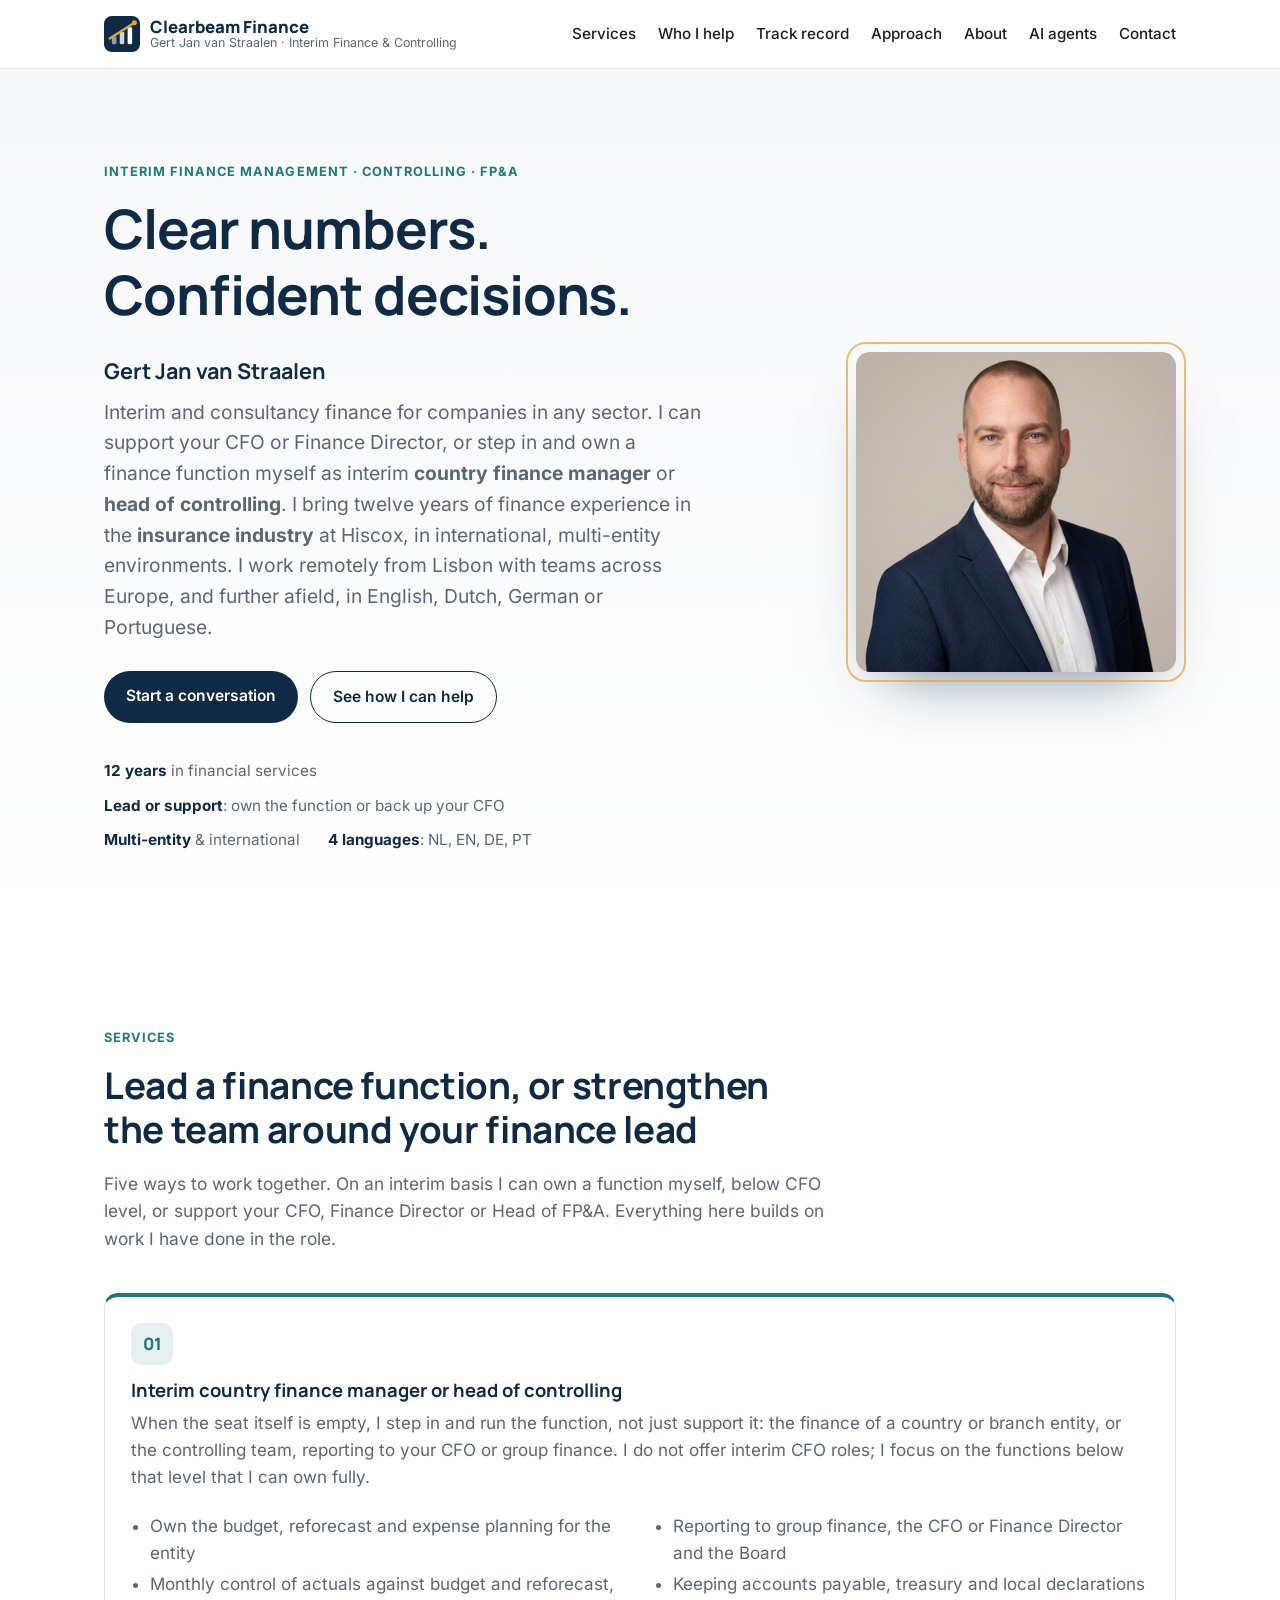
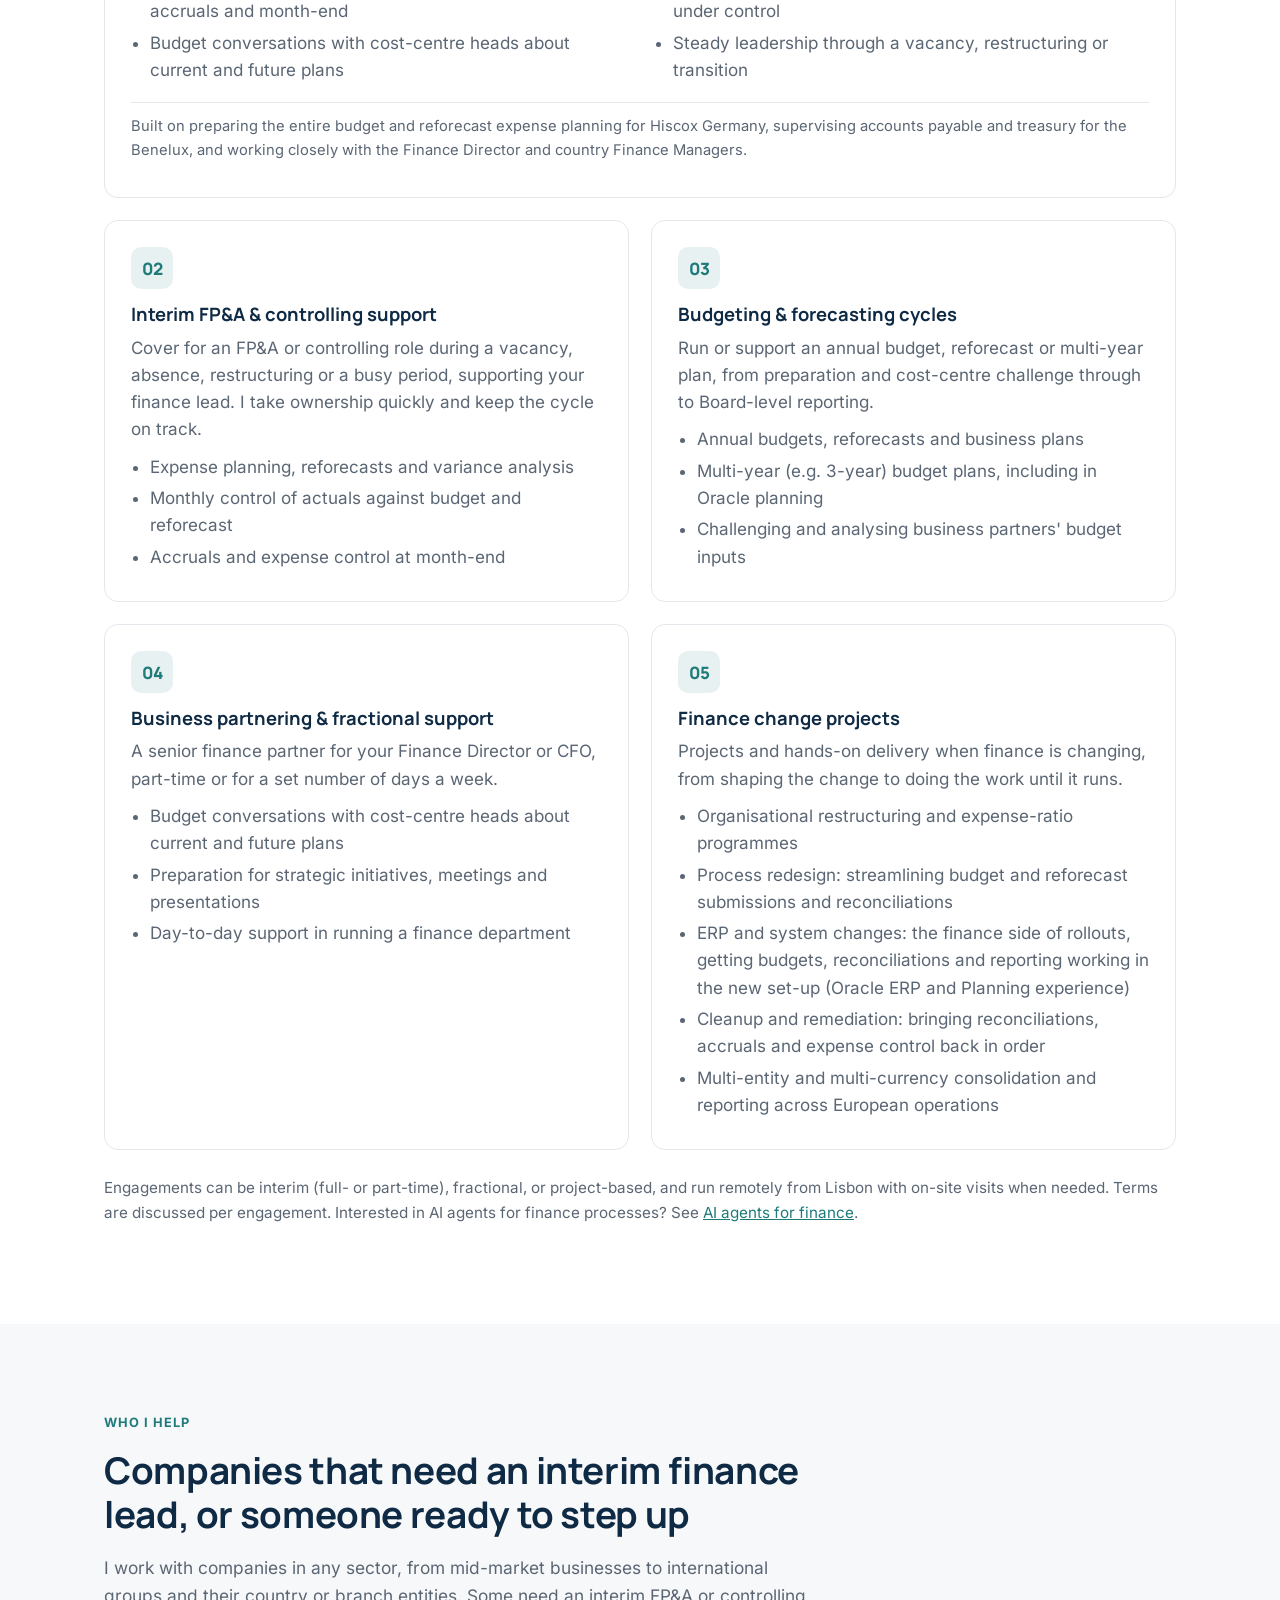
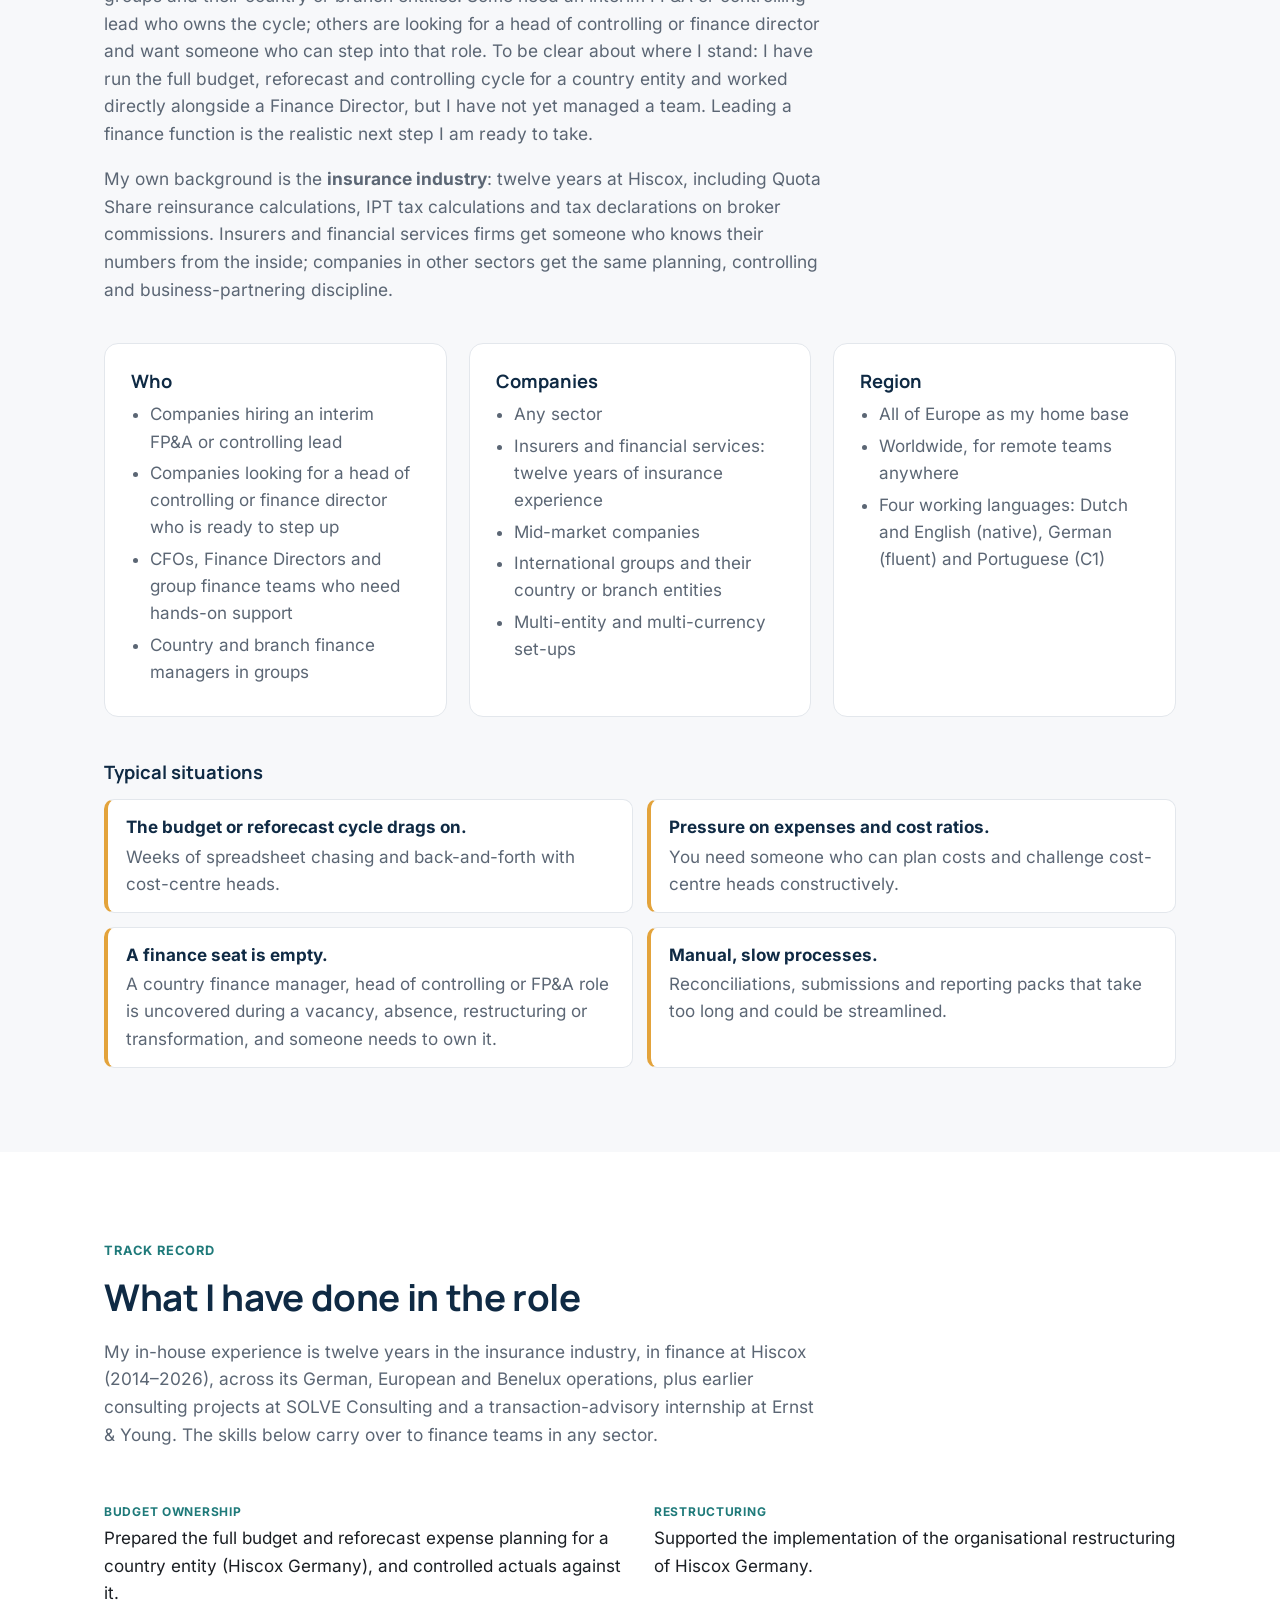
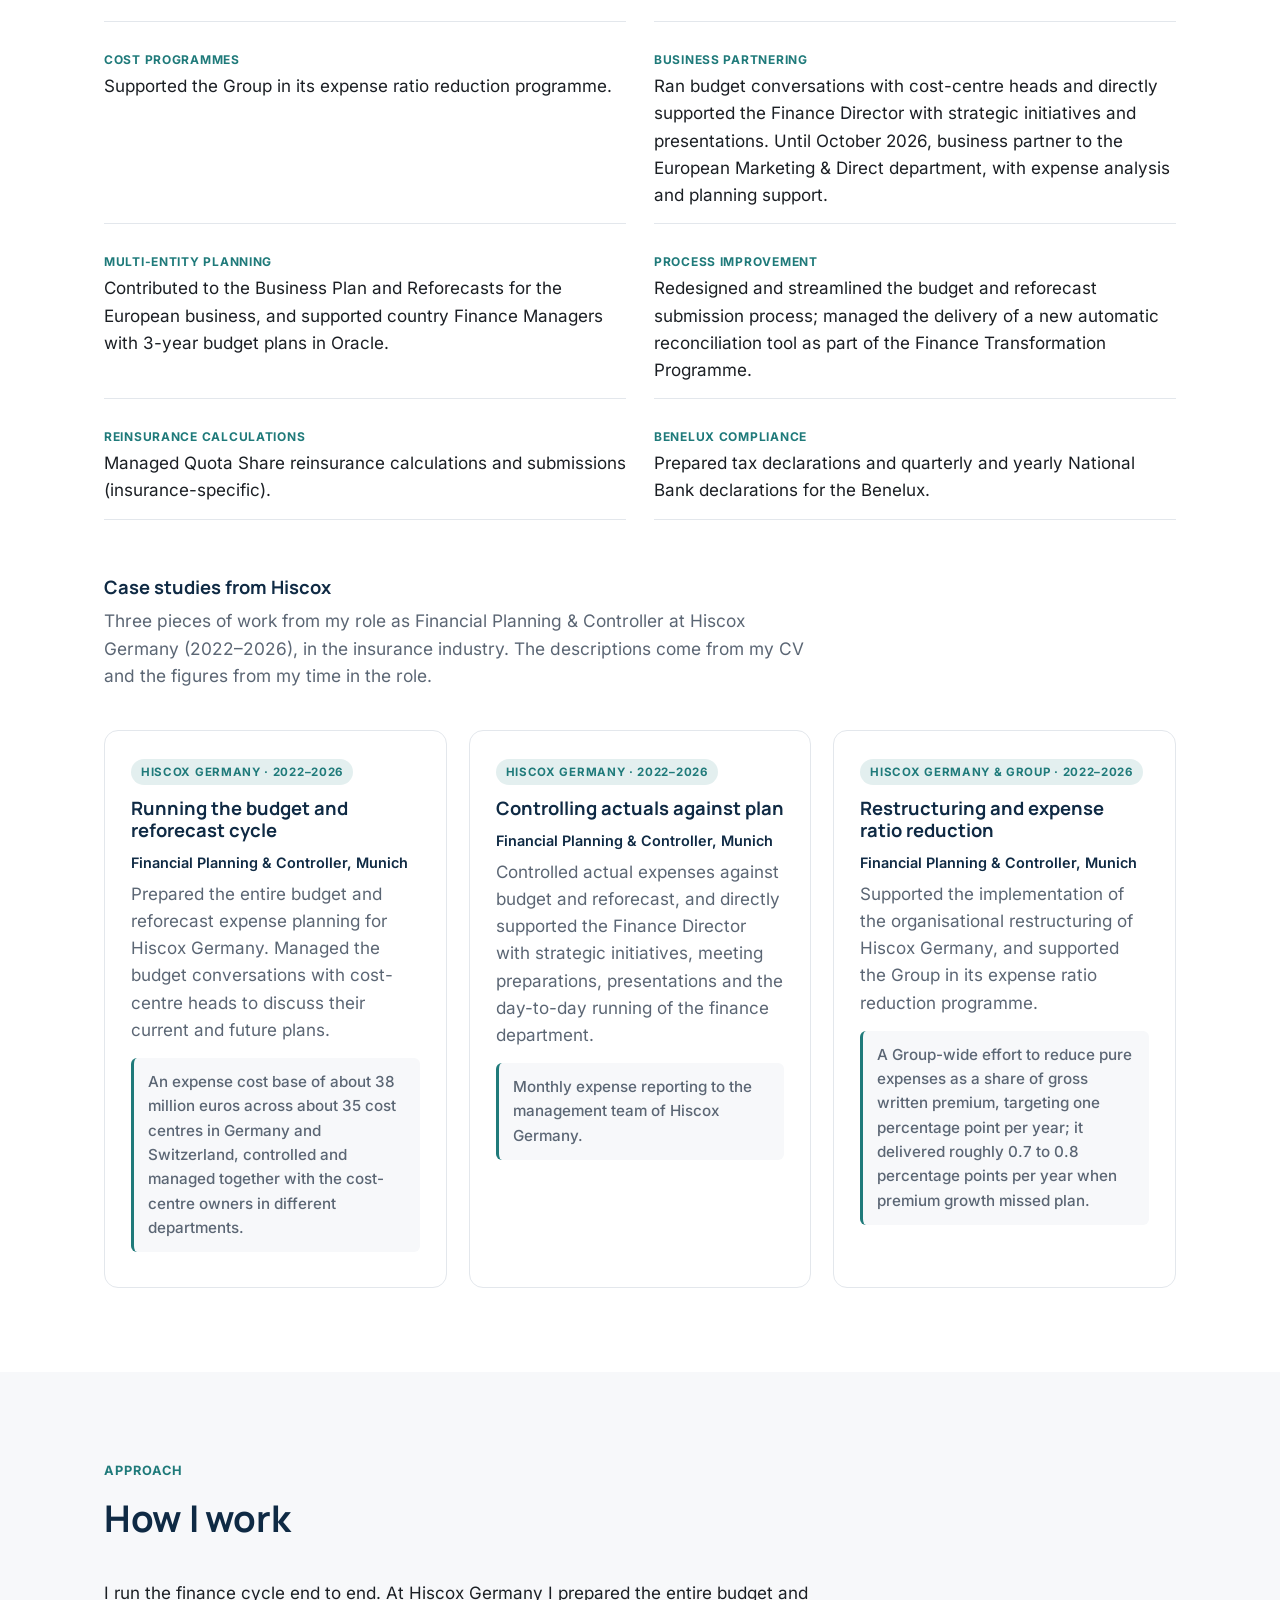
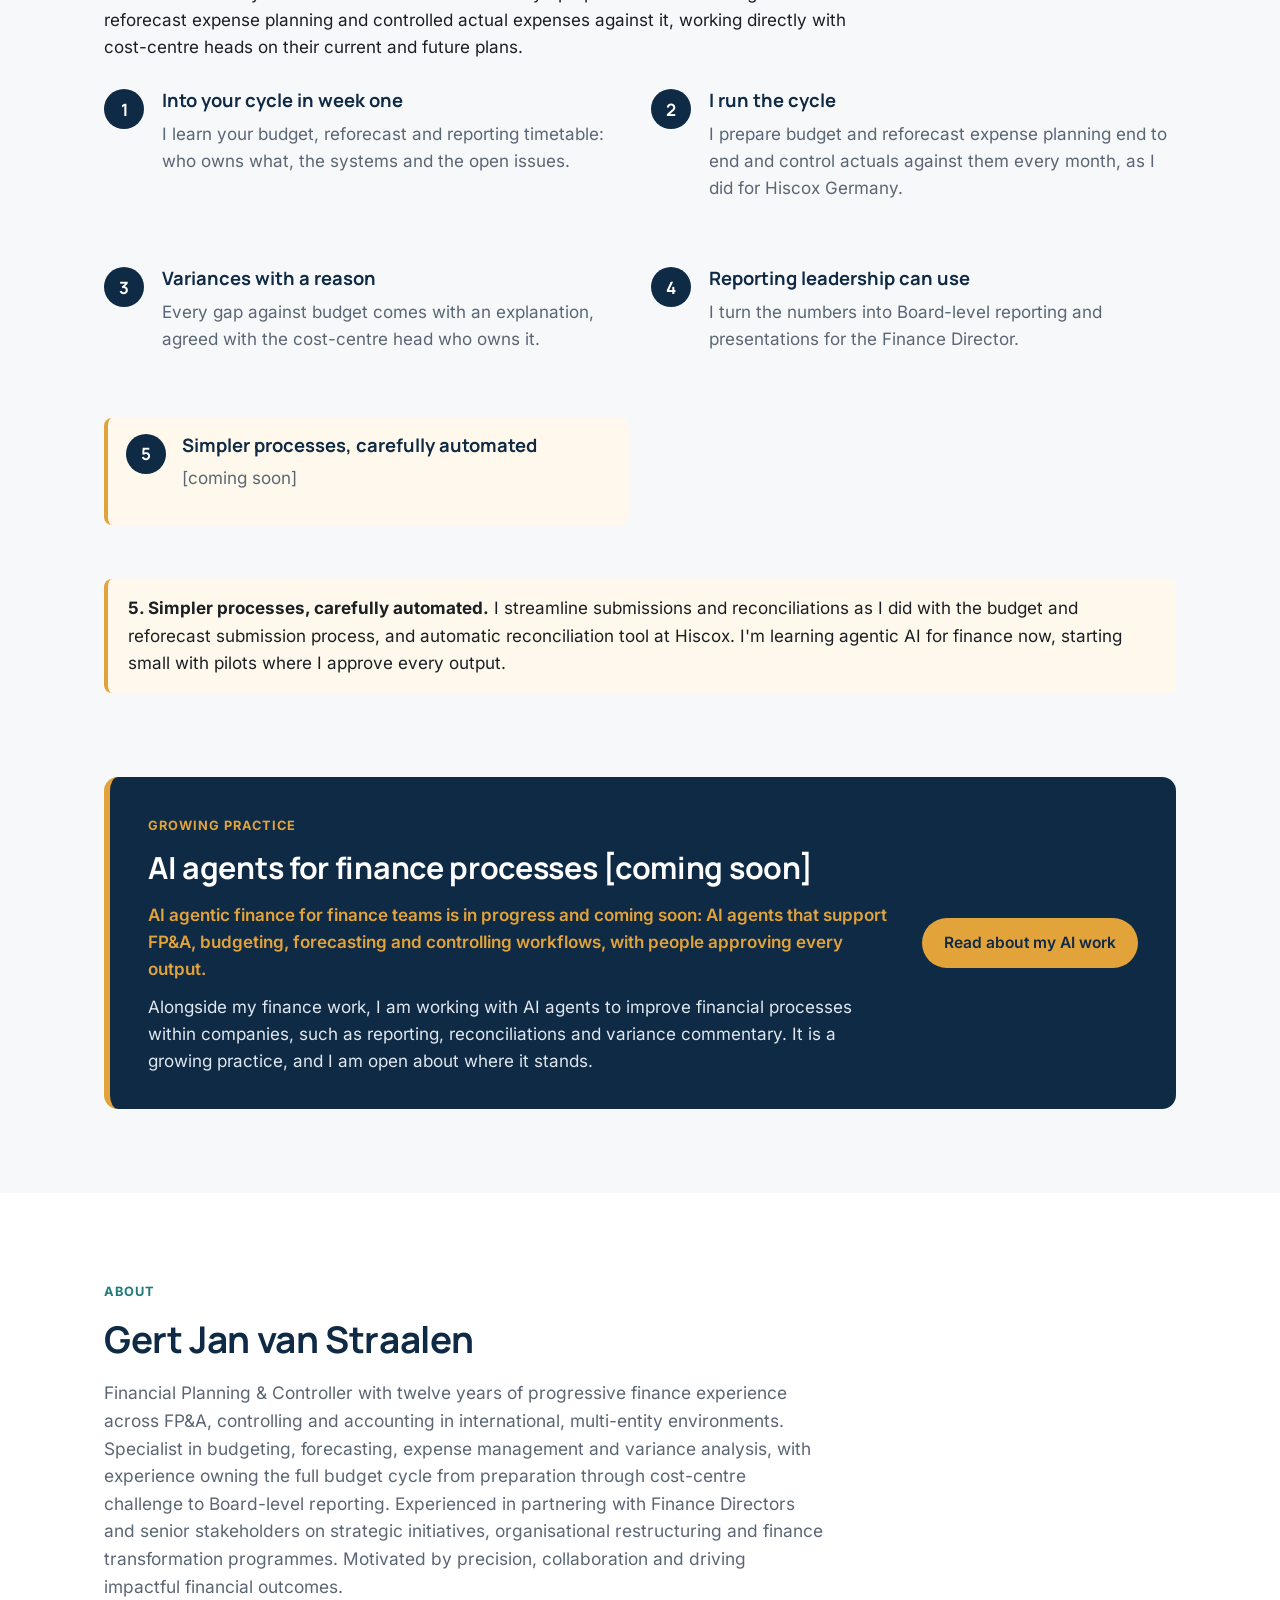
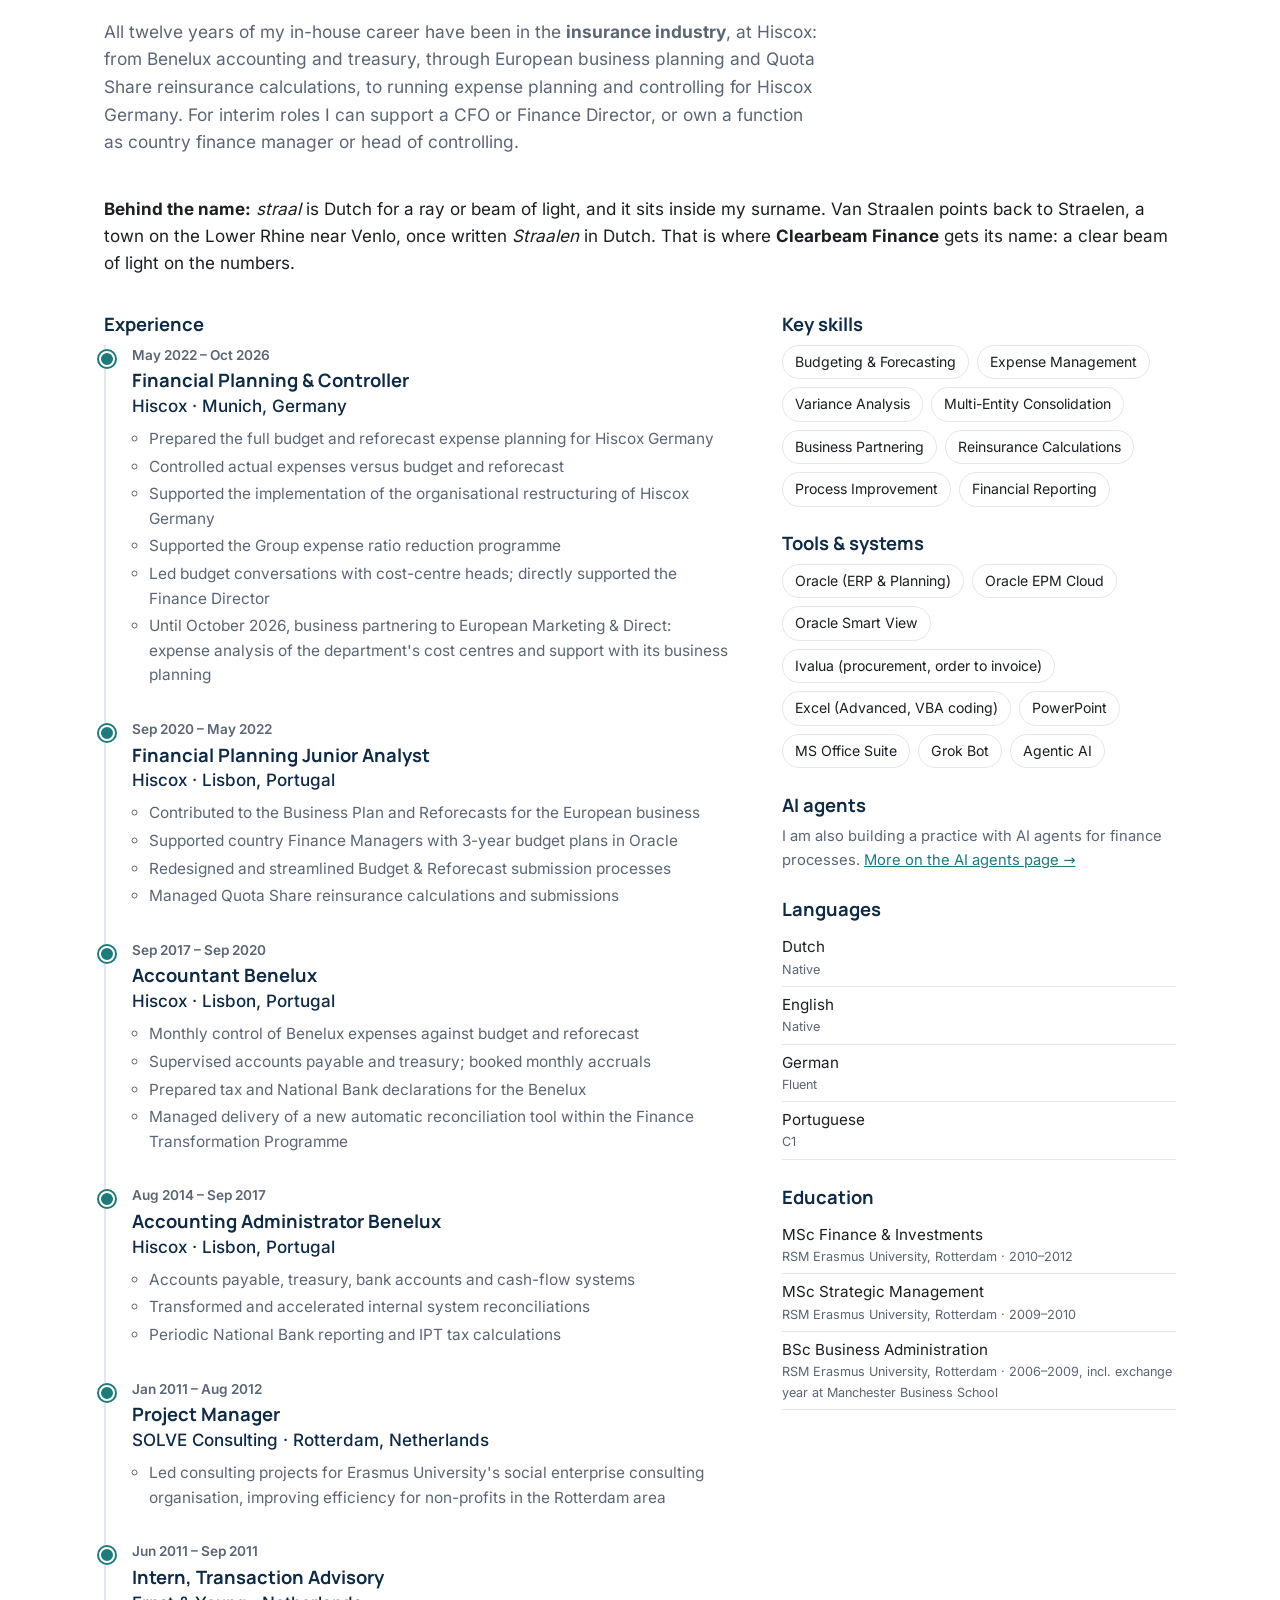
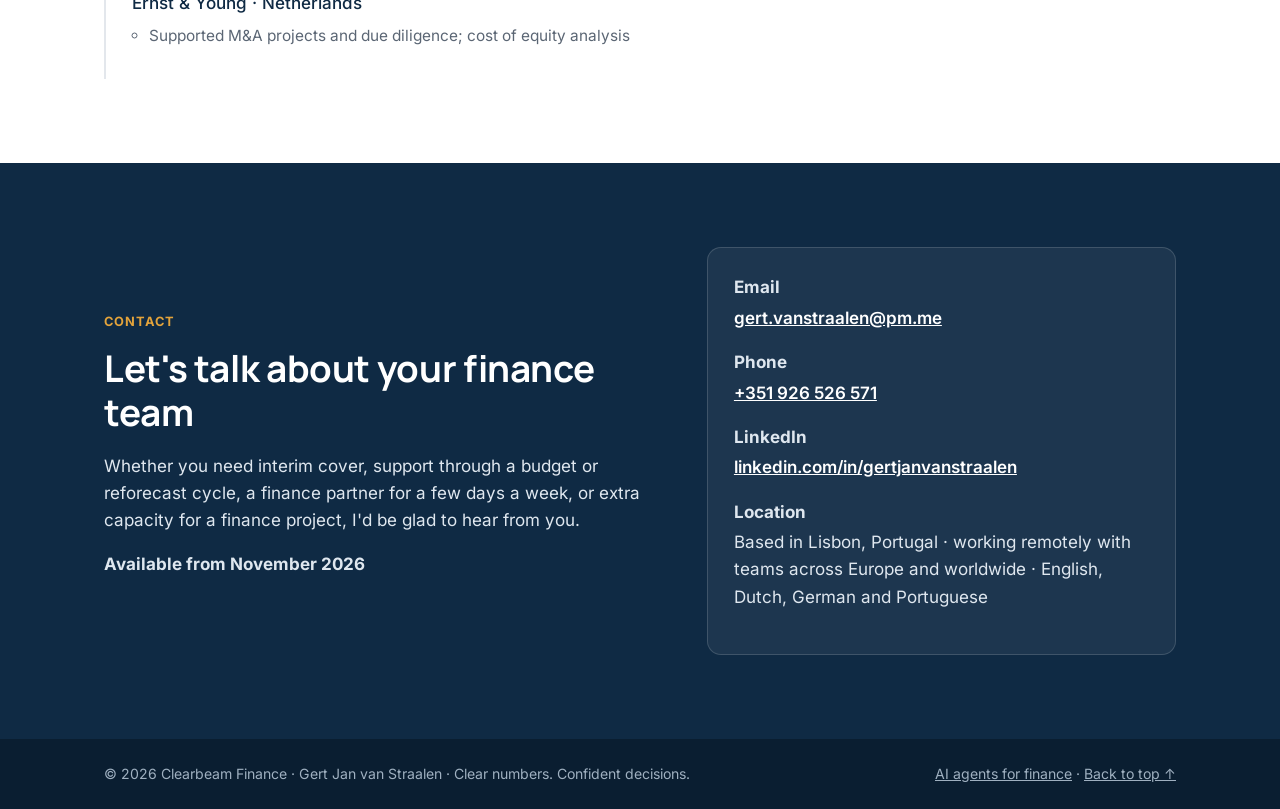
==== commit 81285f4f: "Add step 5 coming soon" ====
--- a/index.html
+++ b/index.html
@@ -247,6 +247,7 @@
       <li><h3>I run the cycle</h3><p>I prepare budget and reforecast expense planning end to end and control actuals against them every month, as I did for Hiscox Germany.</p></li>
       <li><h3>Variances with a reason</h3><p>Every gap against budget comes with an explanation, agreed with the cost-centre head who owns it.</p></li>
       <li><h3>Reporting leadership can use</h3><p>I turn the numbers into Board-level reporting and presentations for the Finance Director.</p></li>
+      <li class="step-soon"><h3>Simpler processes, carefully automated</h3><p>[coming soon]</p></li>
     </ol>
     <p class="honest" style="margin:28px 0 0"><strong>5. Simpler processes, carefully automated.</strong> I streamline submissions and reconciliations as I did with the budget and reforecast submission process, and automatic reconciliation tool at Hiscox. I'm learning agentic AI for finance now, starting small with pilots where I approve every output.</p>
   </div>
--- a/assets/styles.css
+++ b/assets/styles.css
@@ -301,3 +301,6 @@
 /* Coming-soon note under AI headings (27 Oct 2026) */
 .coming-note{font-weight:600;color:var(--navy);max-width:44em;margin:0 0 12px}
 .teaser .coming-note{color:var(--amber);margin:0 0 10px}
+
+.steps li.step-soon{background:#FFF8EC;border-left:4px solid var(--amber);border-radius:8px;padding:16px 20px 16px 74px}
+.steps li.step-soon::before{left:18px;top:16px}
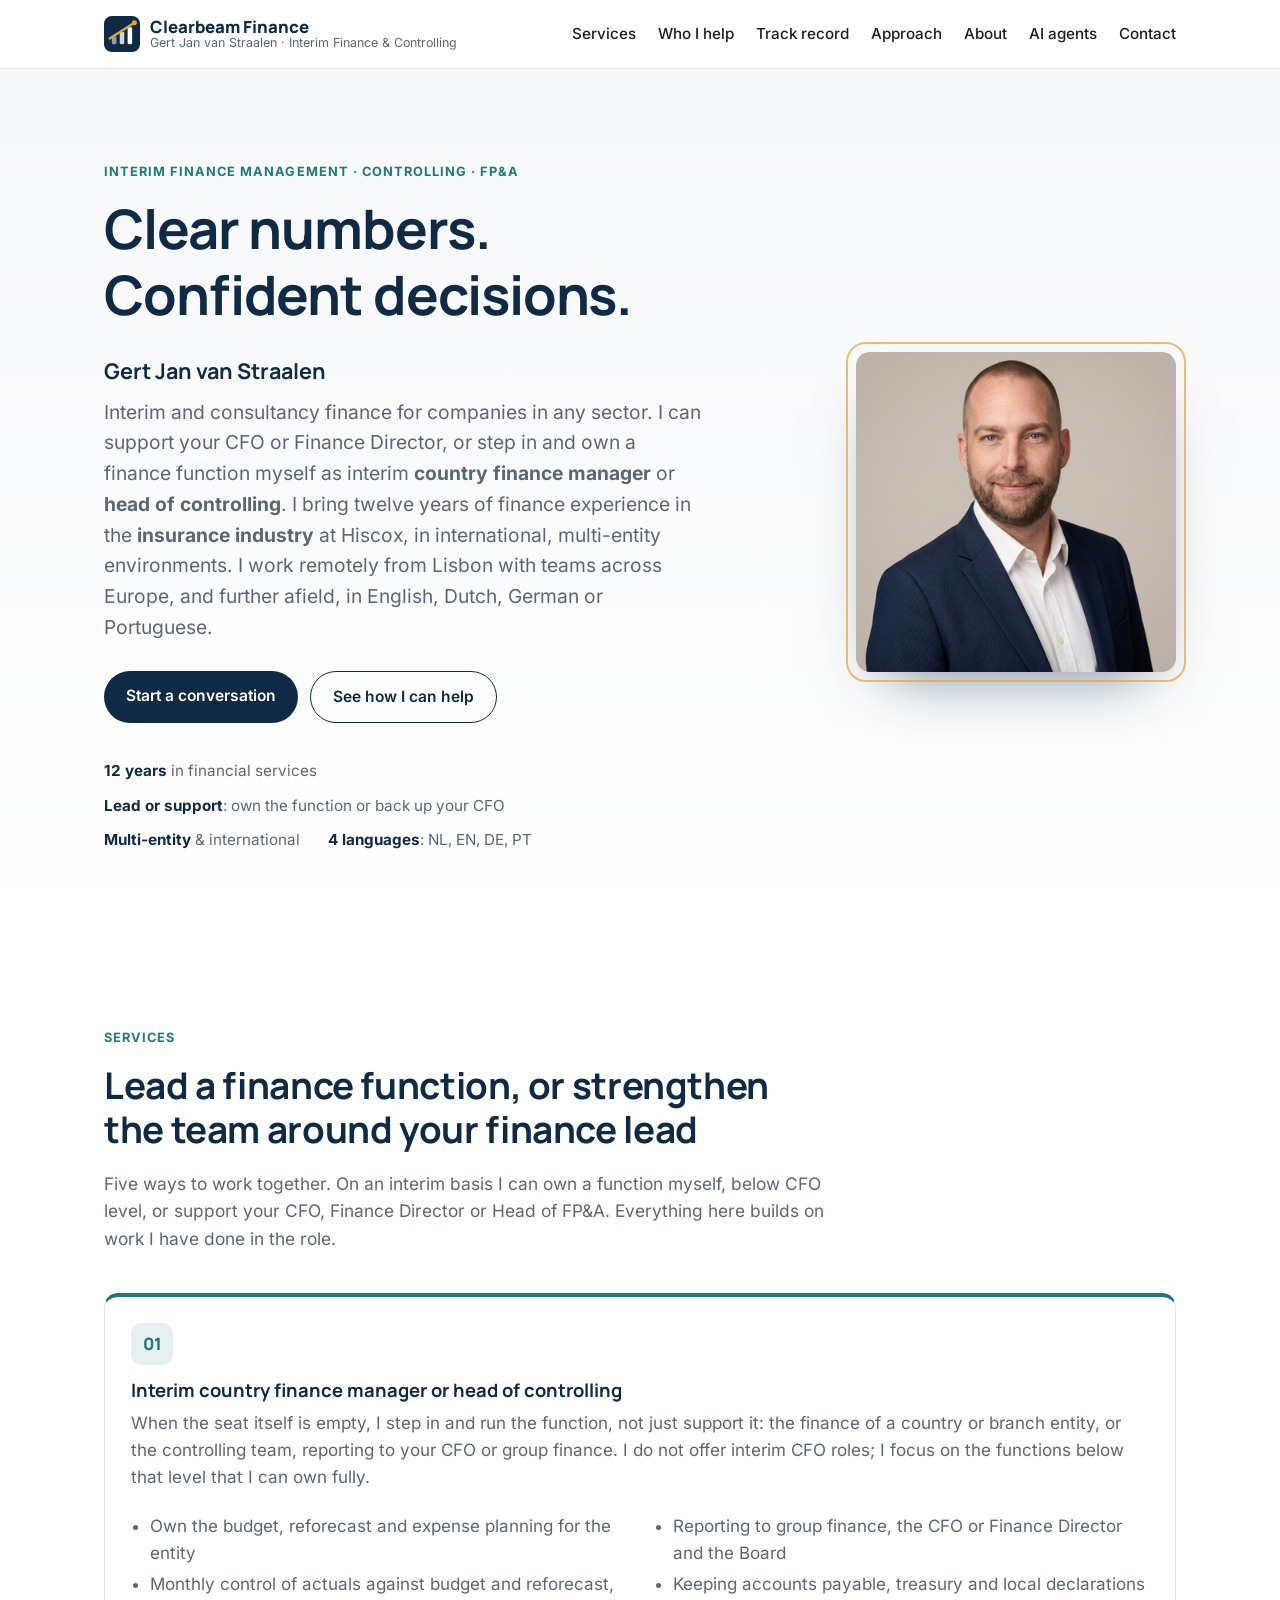
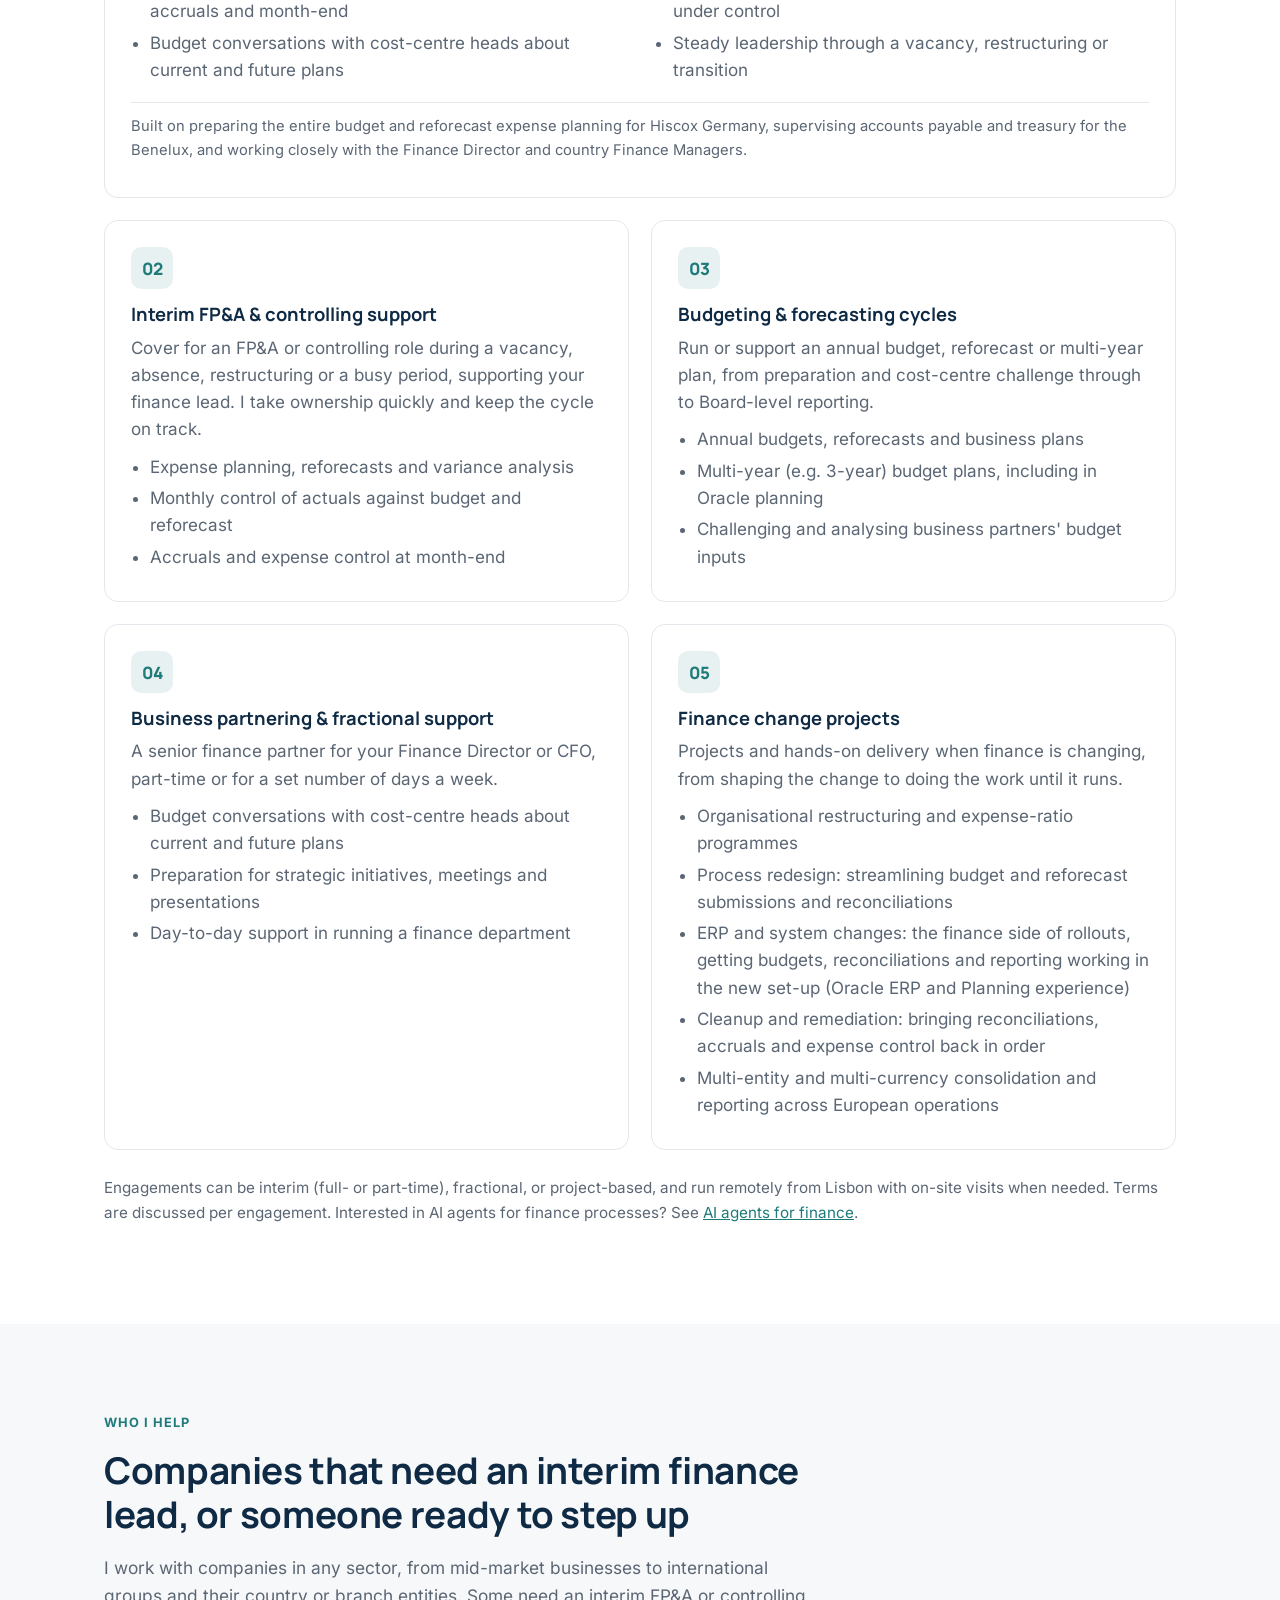
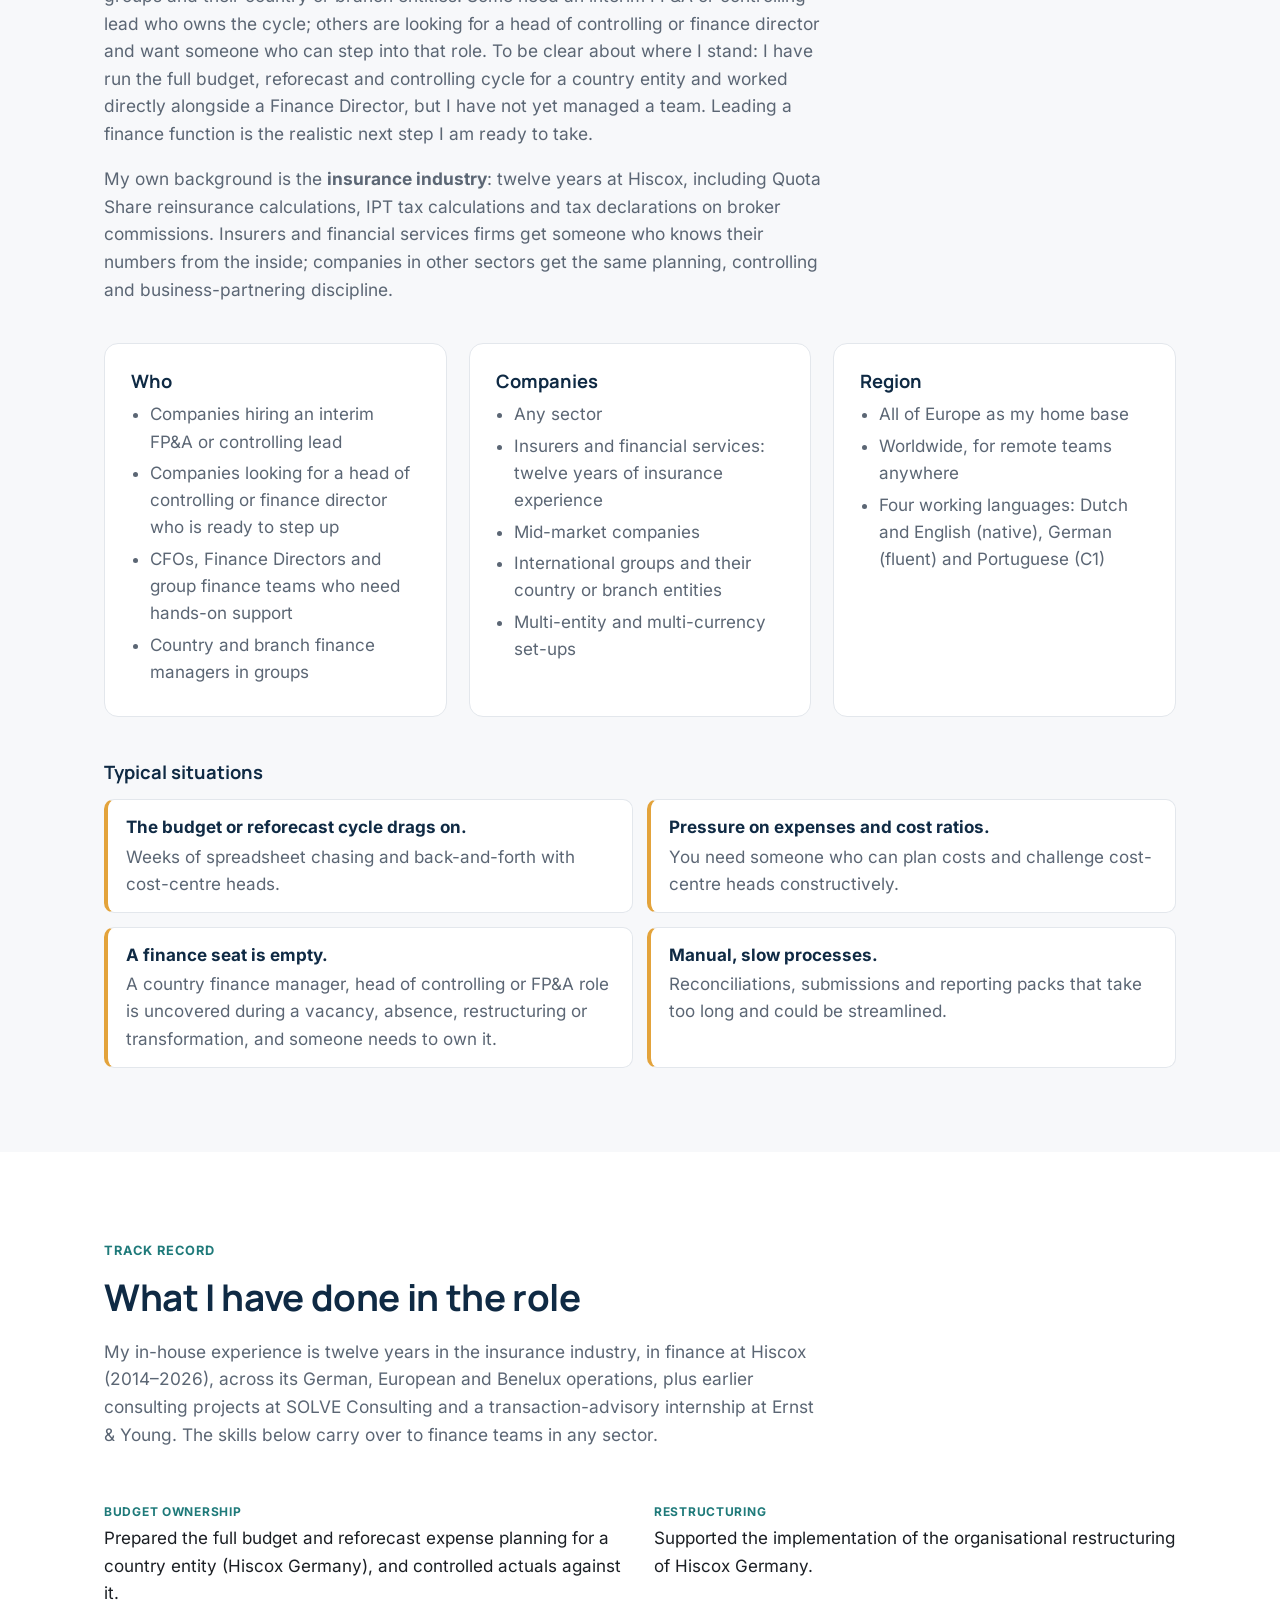
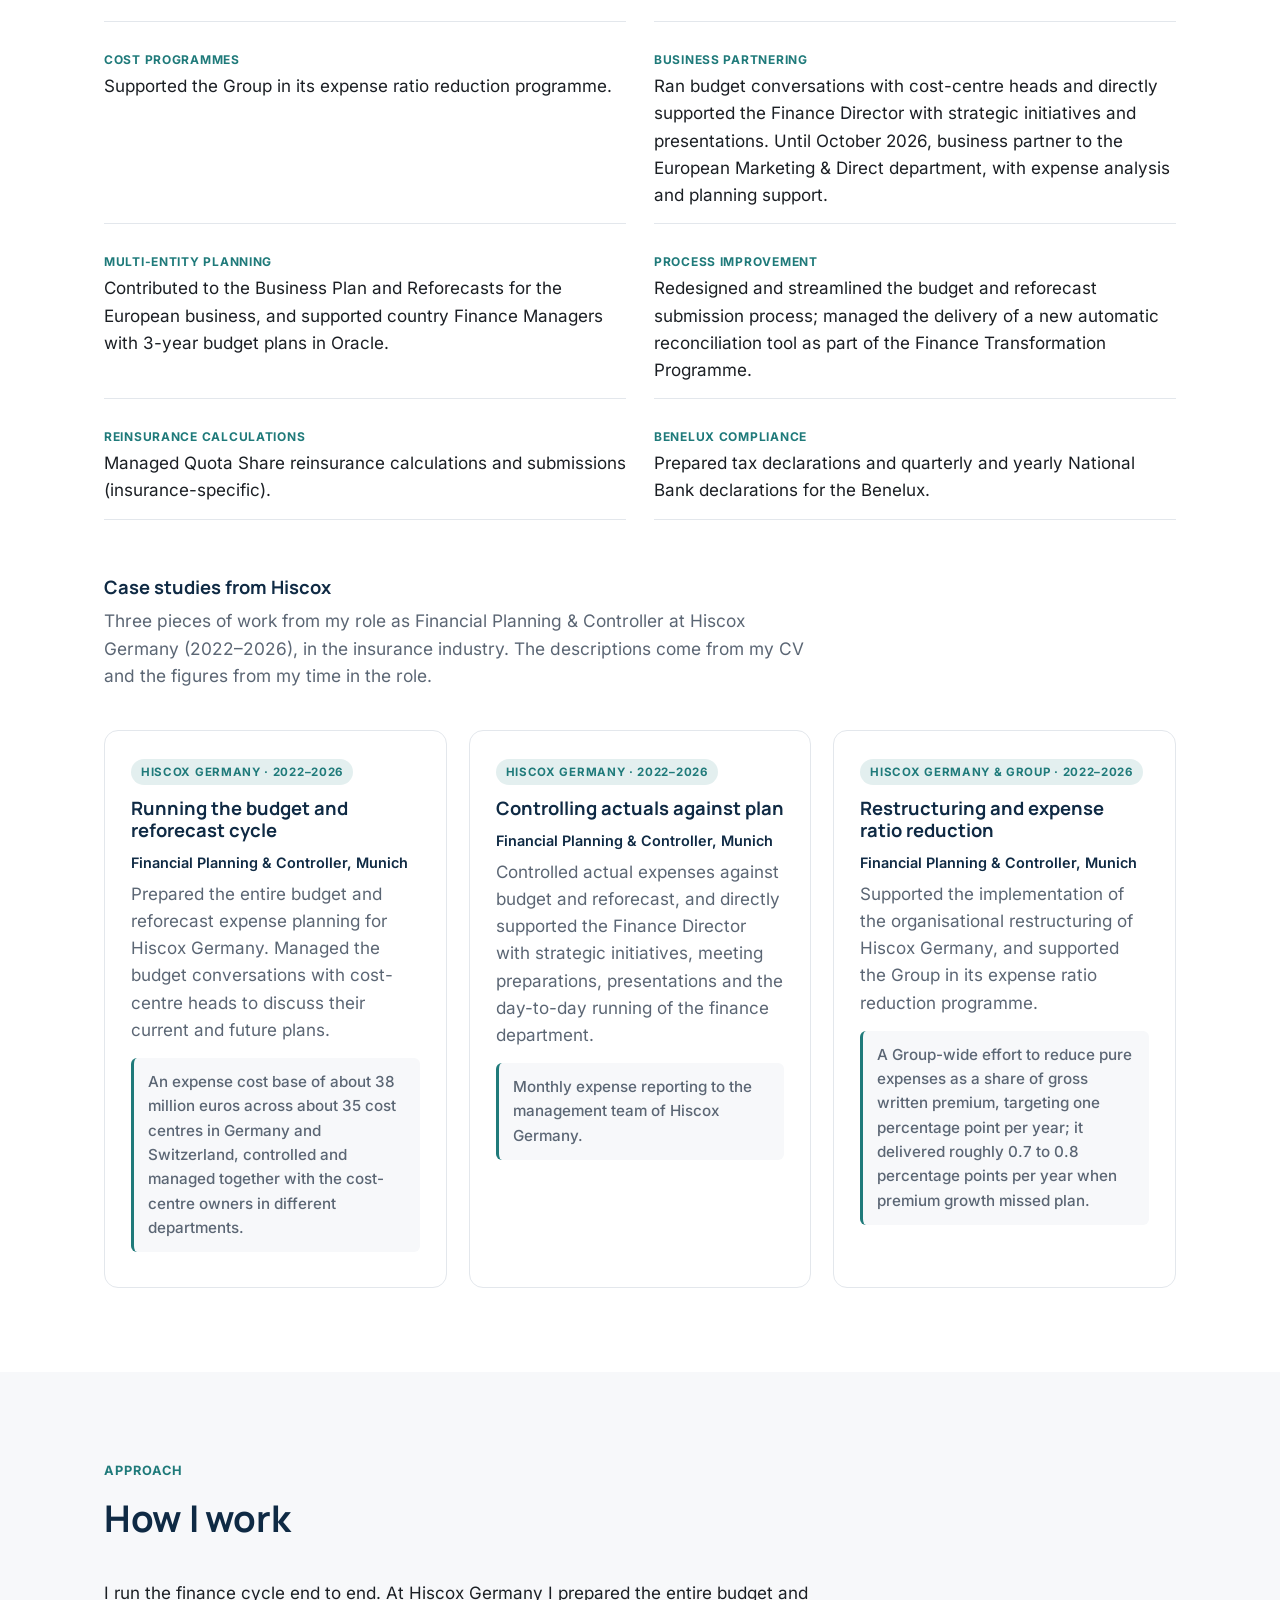
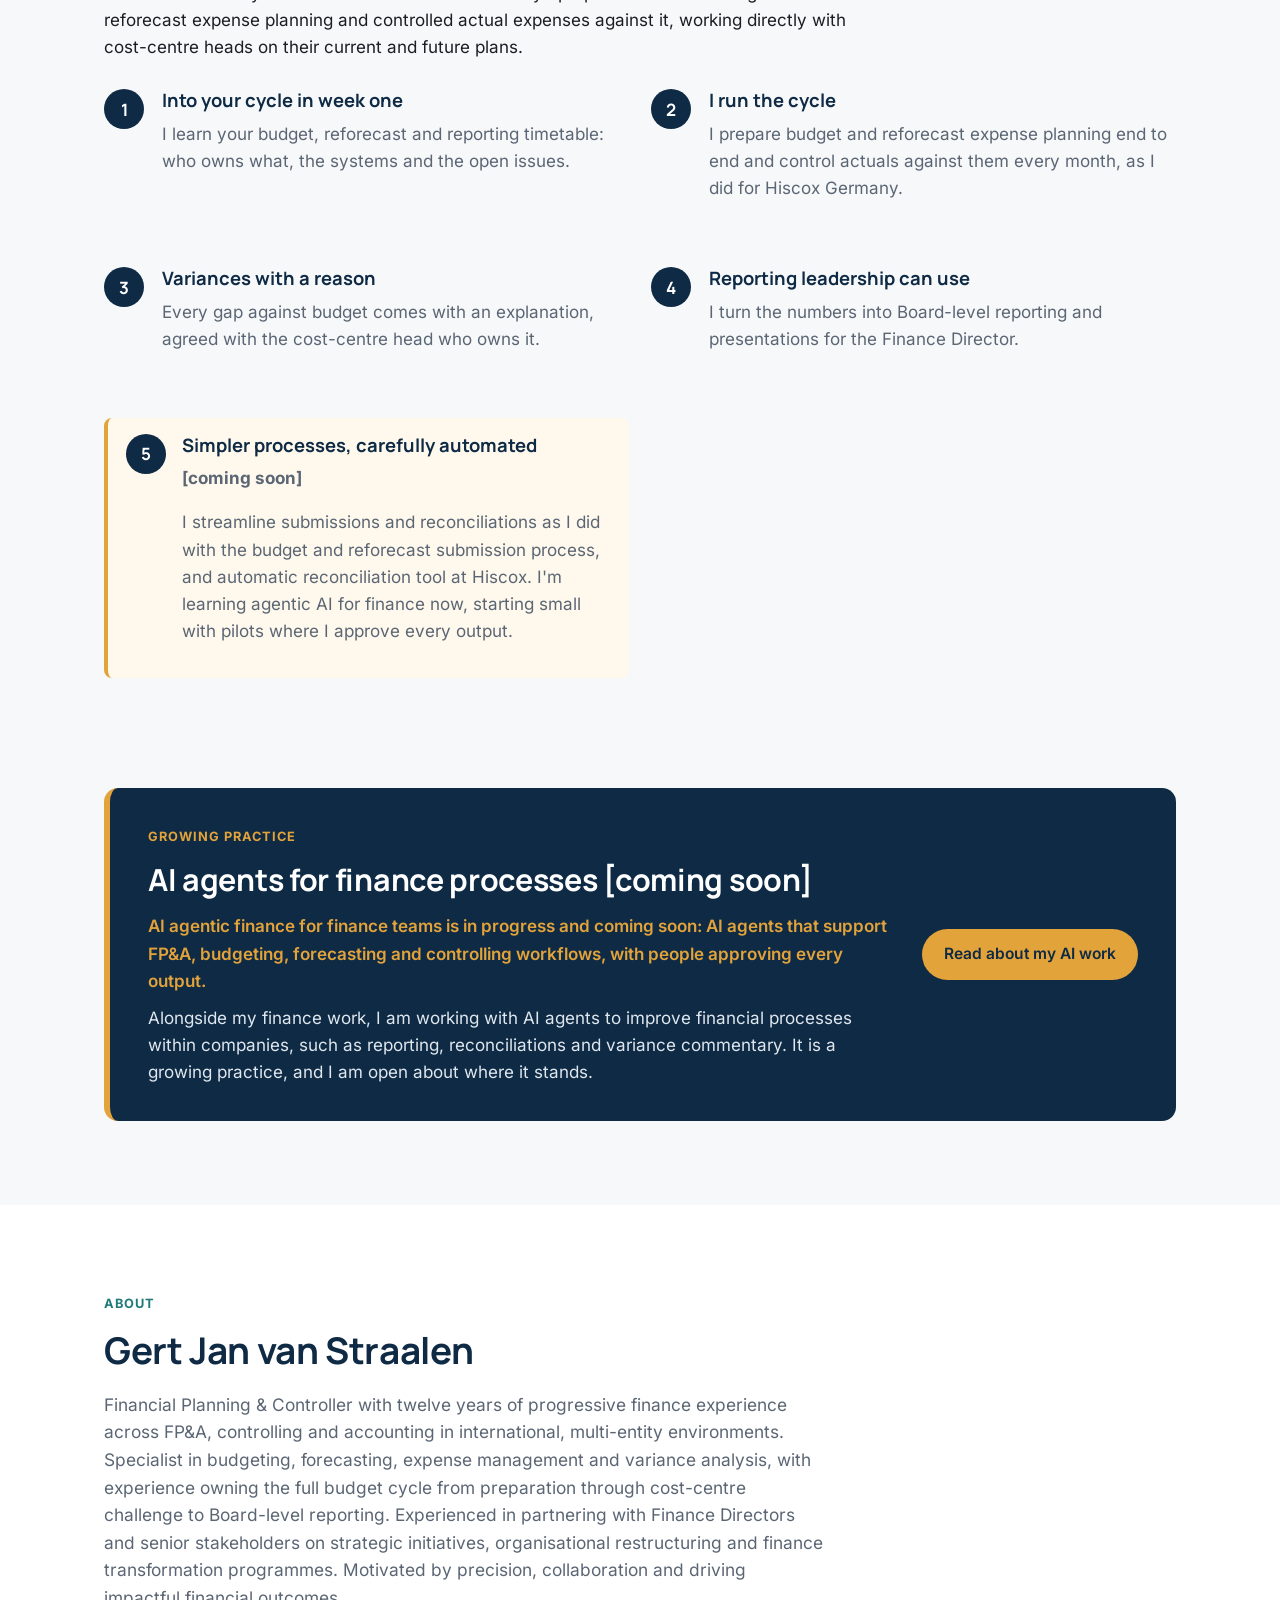
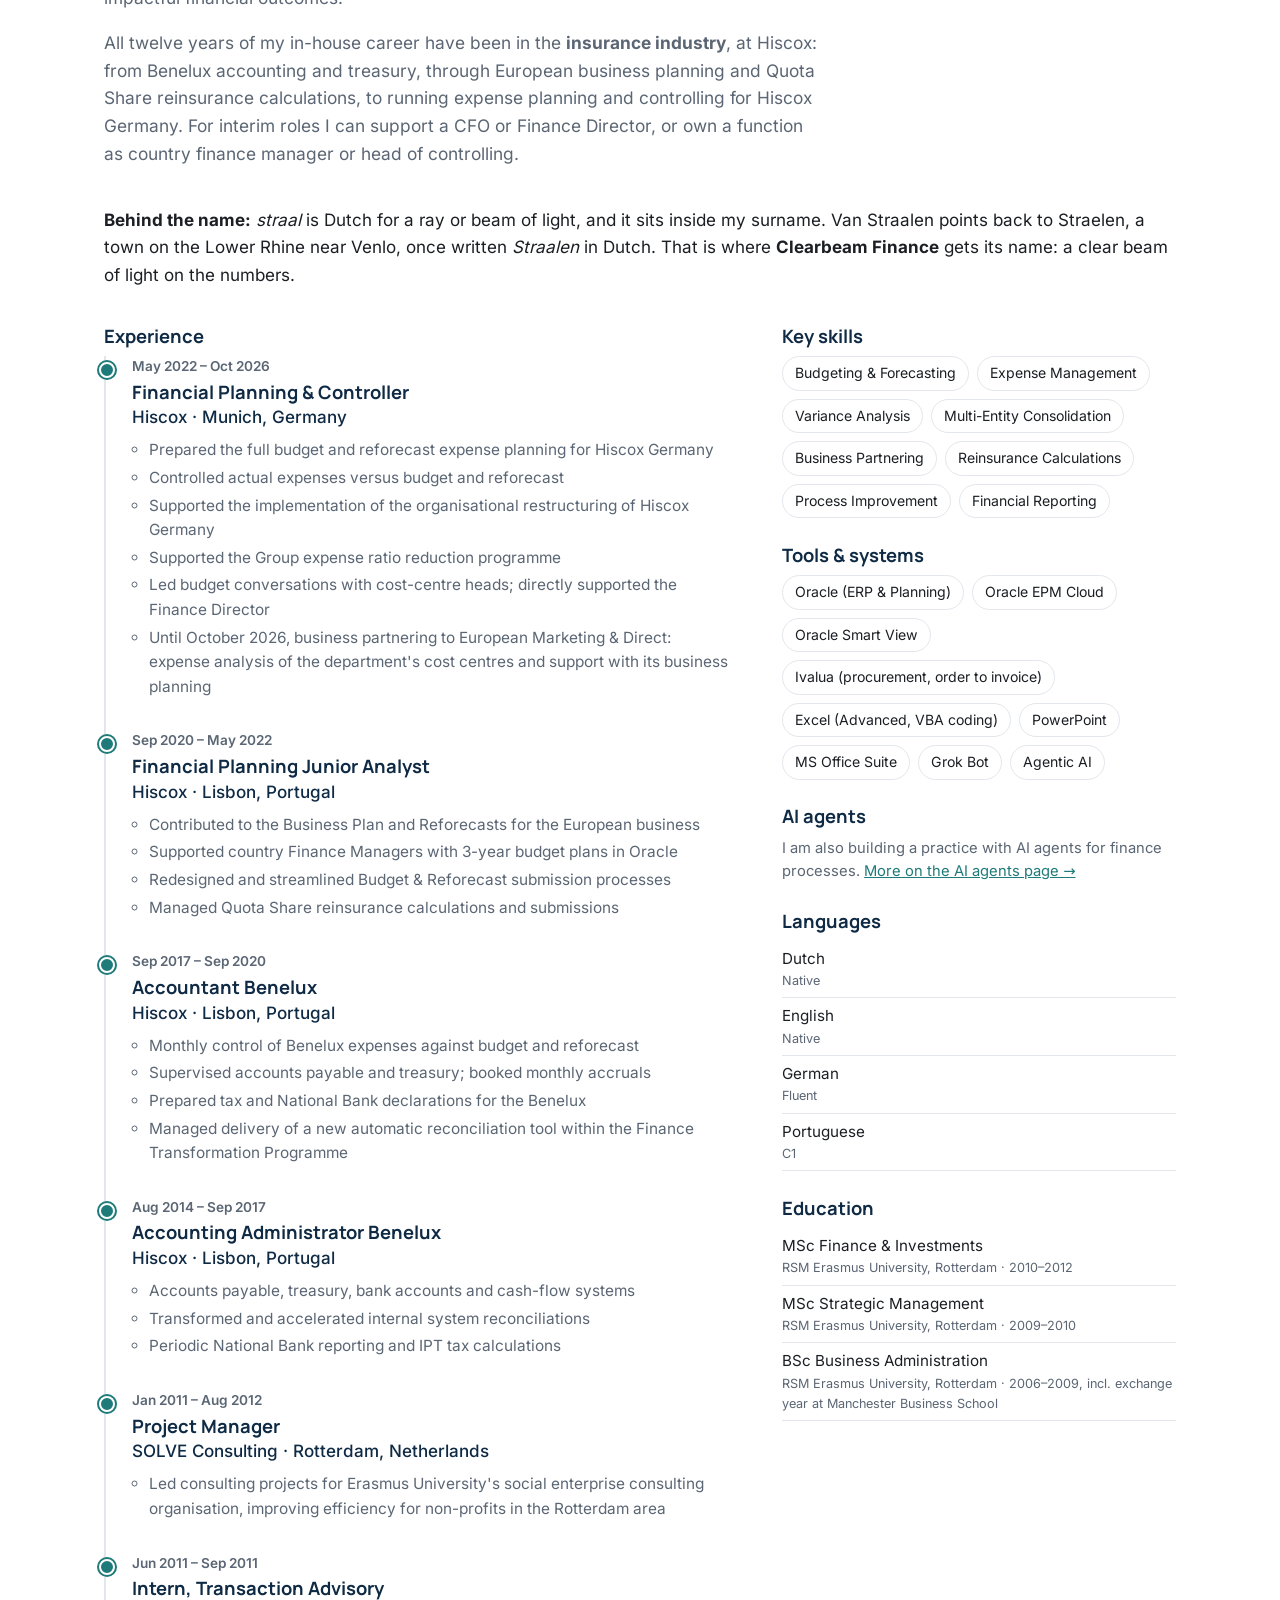
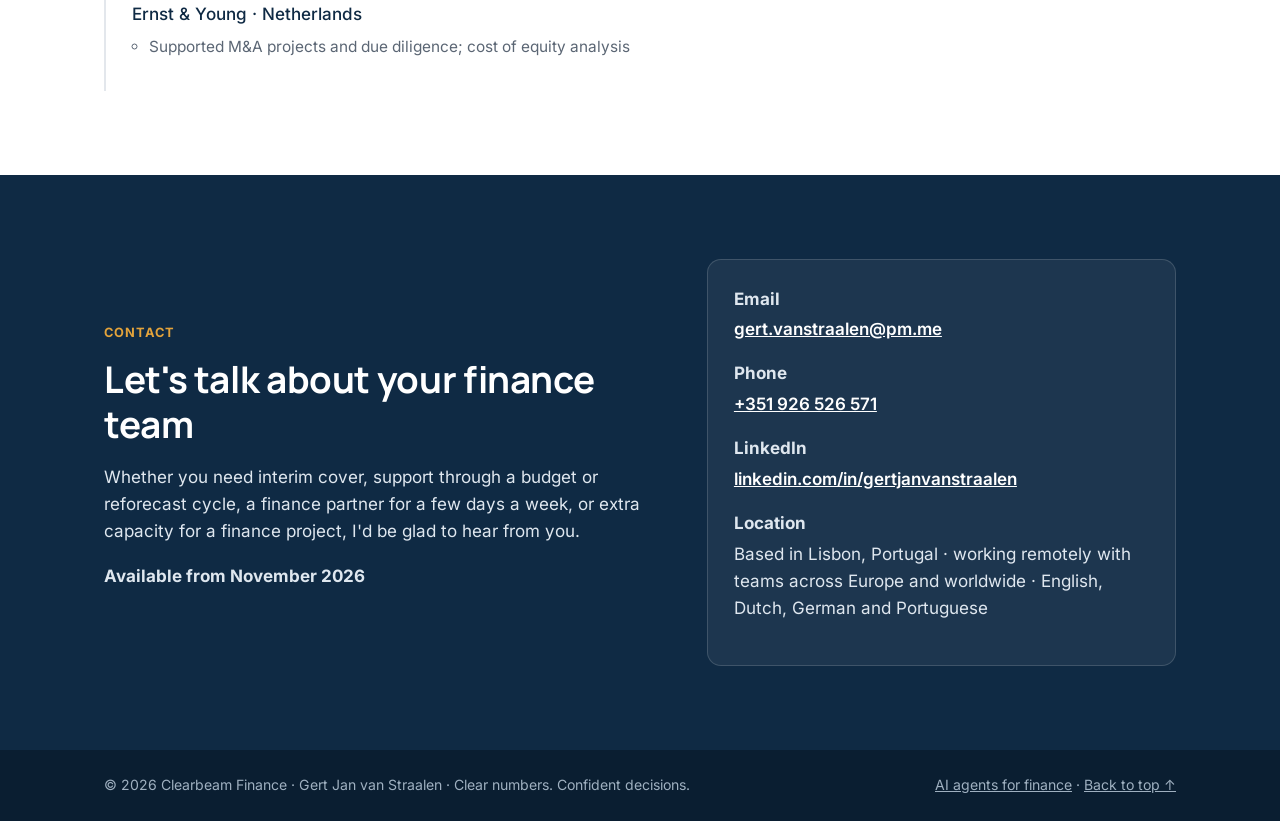
==== commit dad32818: "Merge step 5 text into coming soon box" ====
--- a/index.html
+++ b/index.html
@@ -247,9 +247,8 @@
       <li><h3>I run the cycle</h3><p>I prepare budget and reforecast expense planning end to end and control actuals against them every month, as I did for Hiscox Germany.</p></li>
       <li><h3>Variances with a reason</h3><p>Every gap against budget comes with an explanation, agreed with the cost-centre head who owns it.</p></li>
       <li><h3>Reporting leadership can use</h3><p>I turn the numbers into Board-level reporting and presentations for the Finance Director.</p></li>
-      <li class="step-soon"><h3>Simpler processes, carefully automated</h3><p>[coming soon]</p></li>
+      <li class="step-soon"><h3>Simpler processes, carefully automated</h3><p><strong>[coming soon]</strong></p><p>I streamline submissions and reconciliations as I did with the budget and reforecast submission process, and automatic reconciliation tool at Hiscox. I'm learning agentic AI for finance now, starting small with pilots where I approve every output.</p></li>
     </ol>
-    <p class="honest" style="margin:28px 0 0"><strong>5. Simpler processes, carefully automated.</strong> I streamline submissions and reconciliations as I did with the budget and reforecast submission process, and automatic reconciliation tool at Hiscox. I'm learning agentic AI for finance now, starting small with pilots where I approve every output.</p>
   </div>
 </section>
 
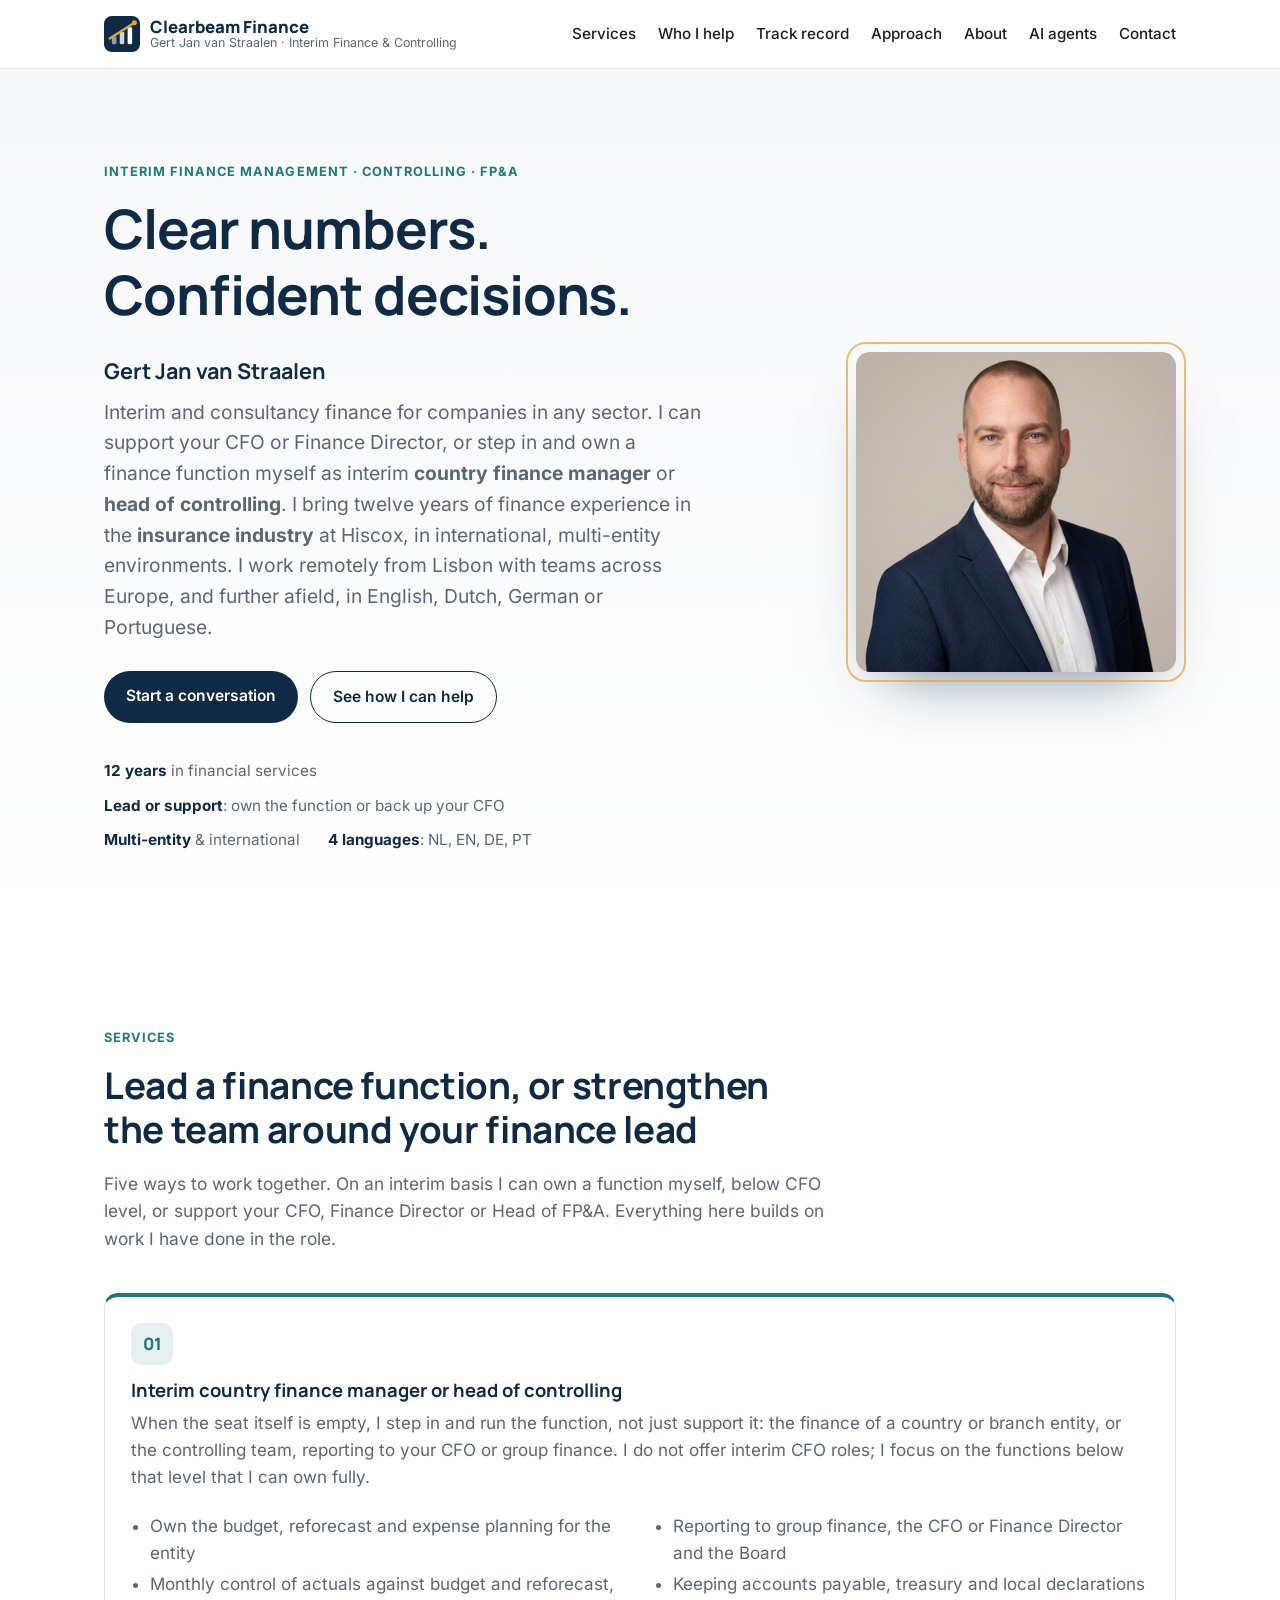
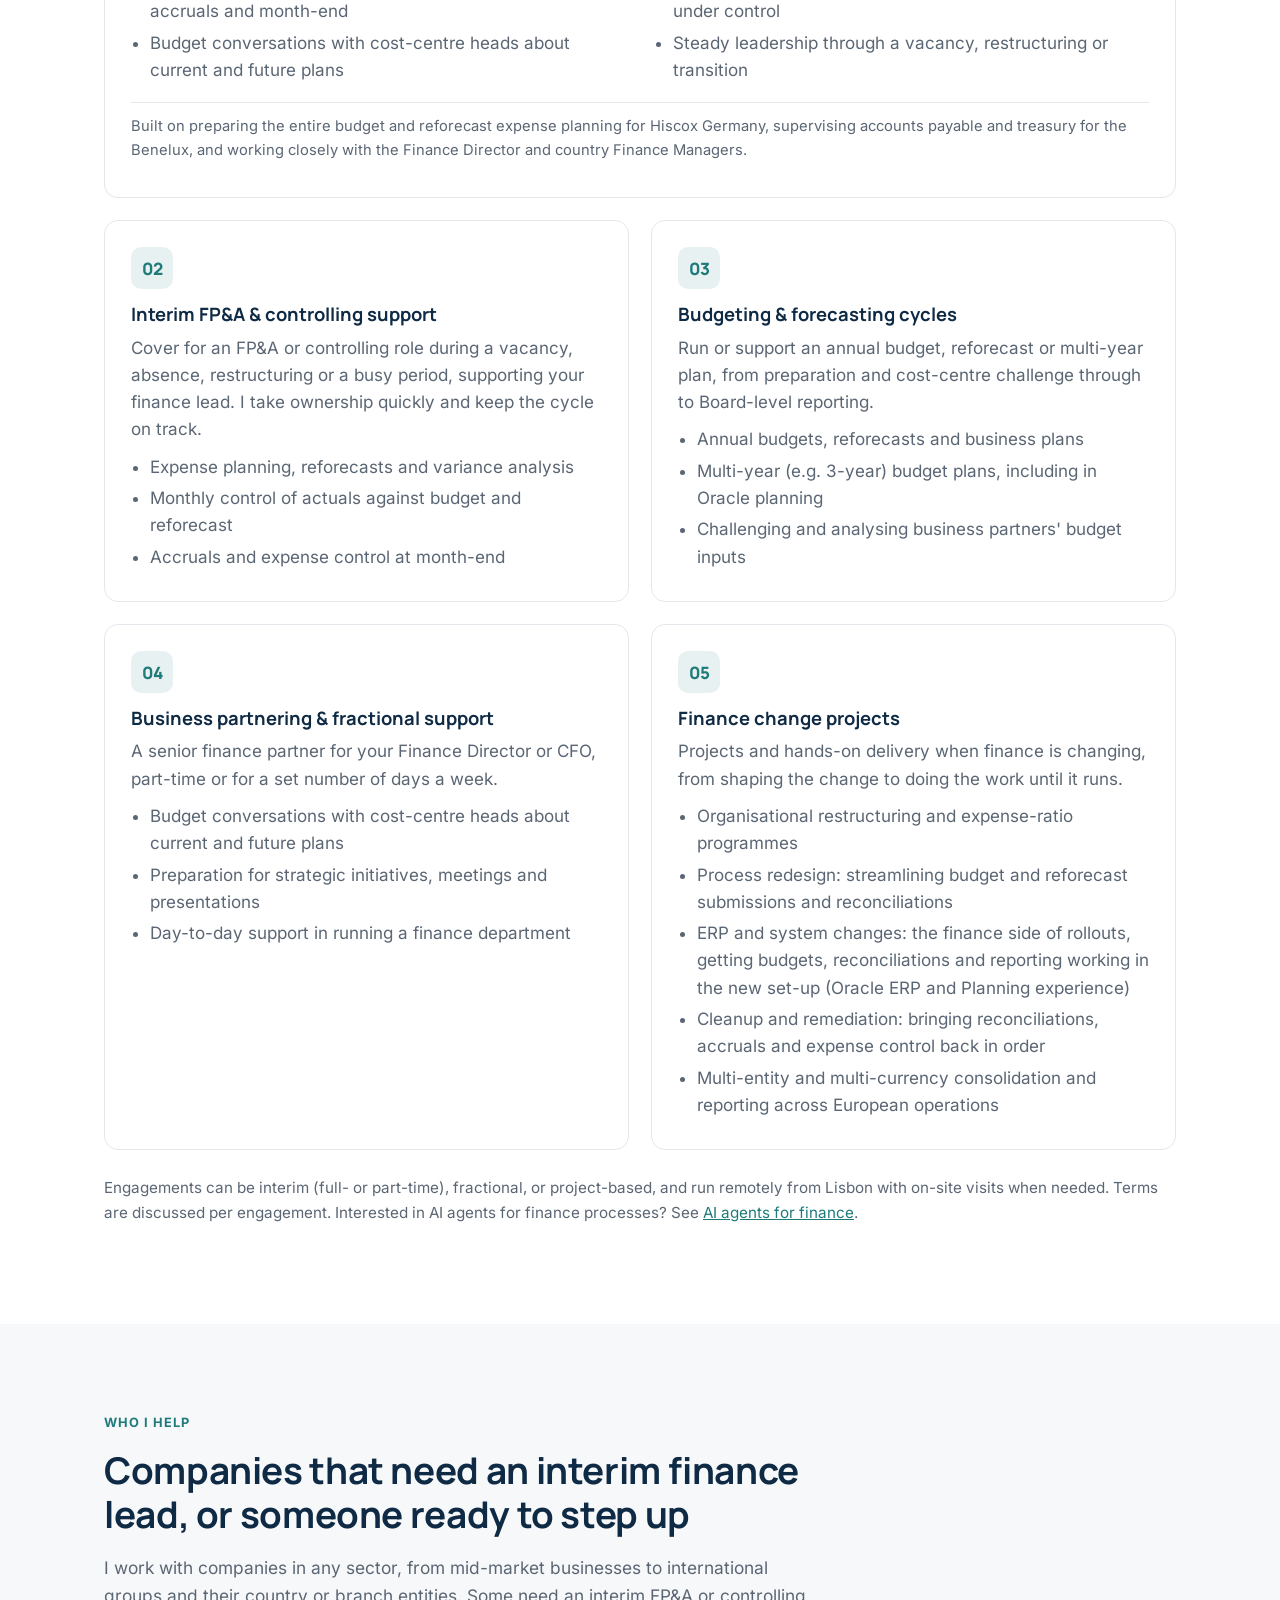
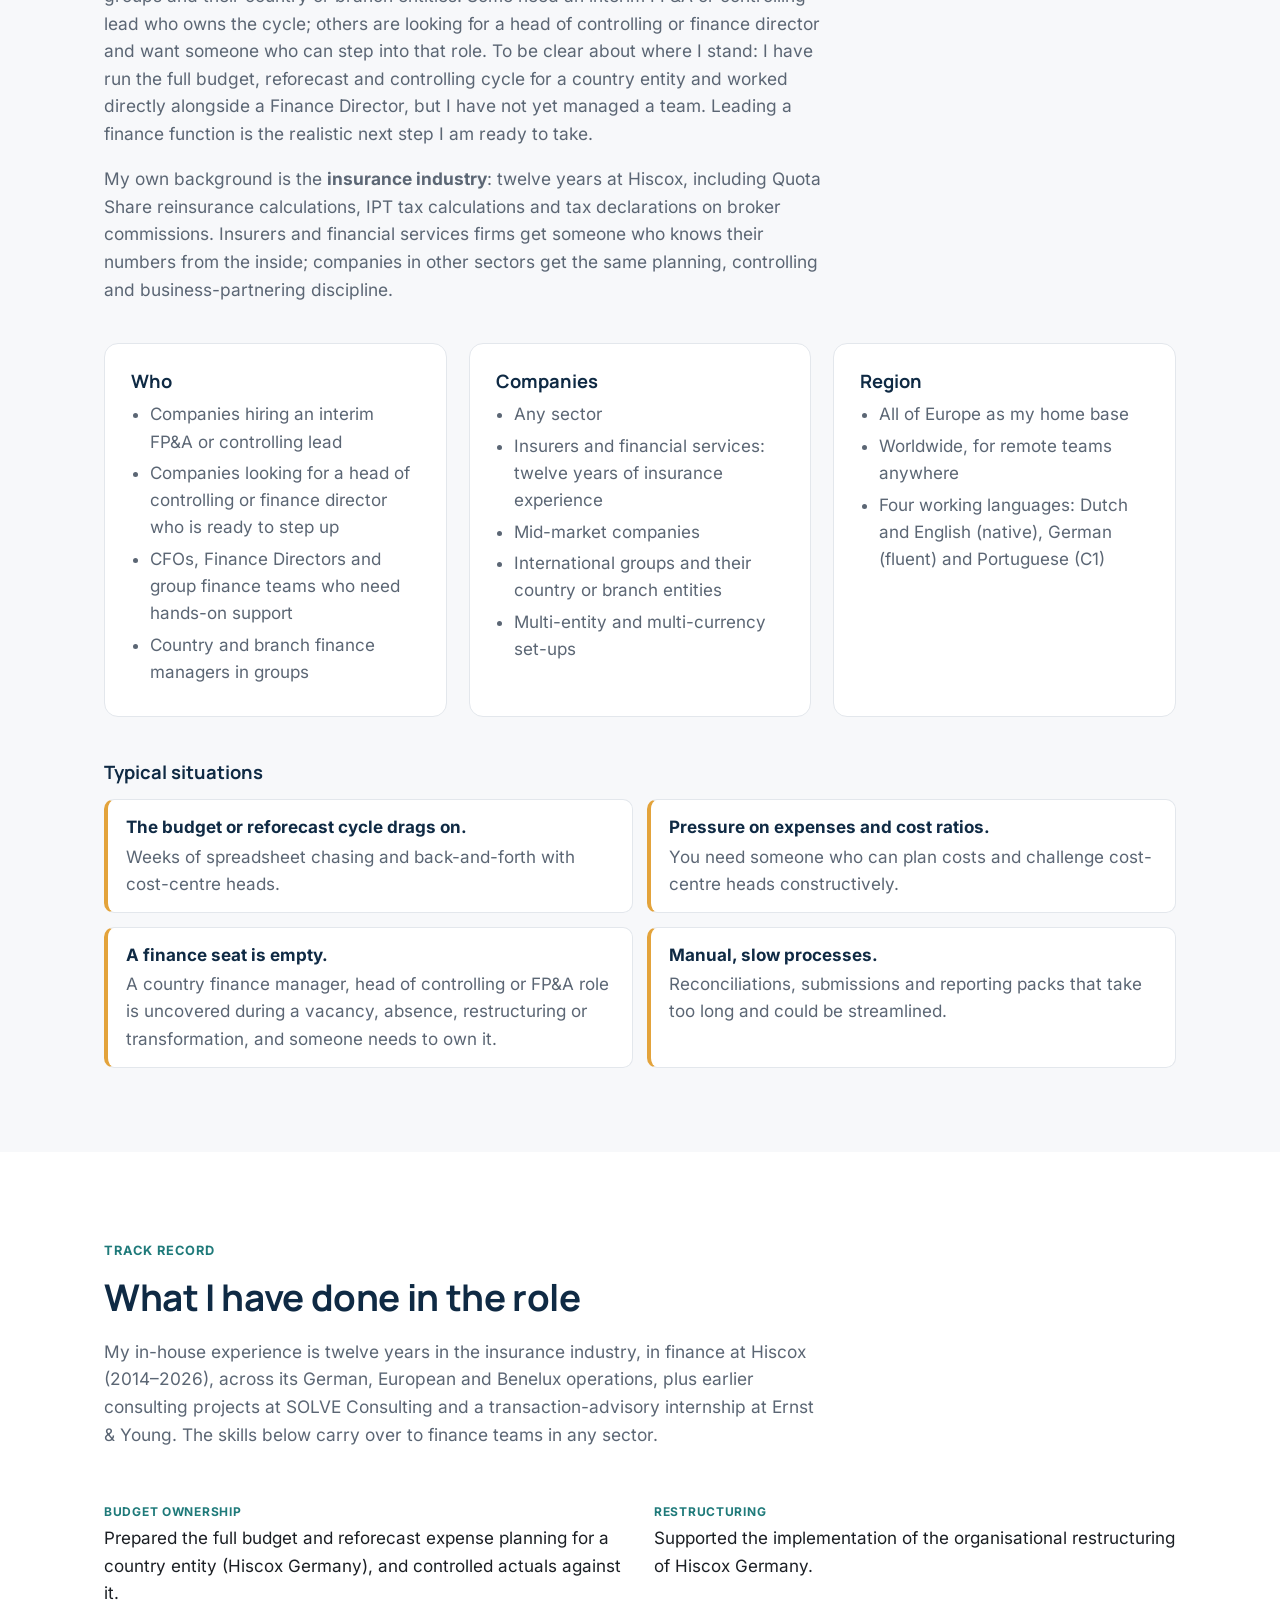
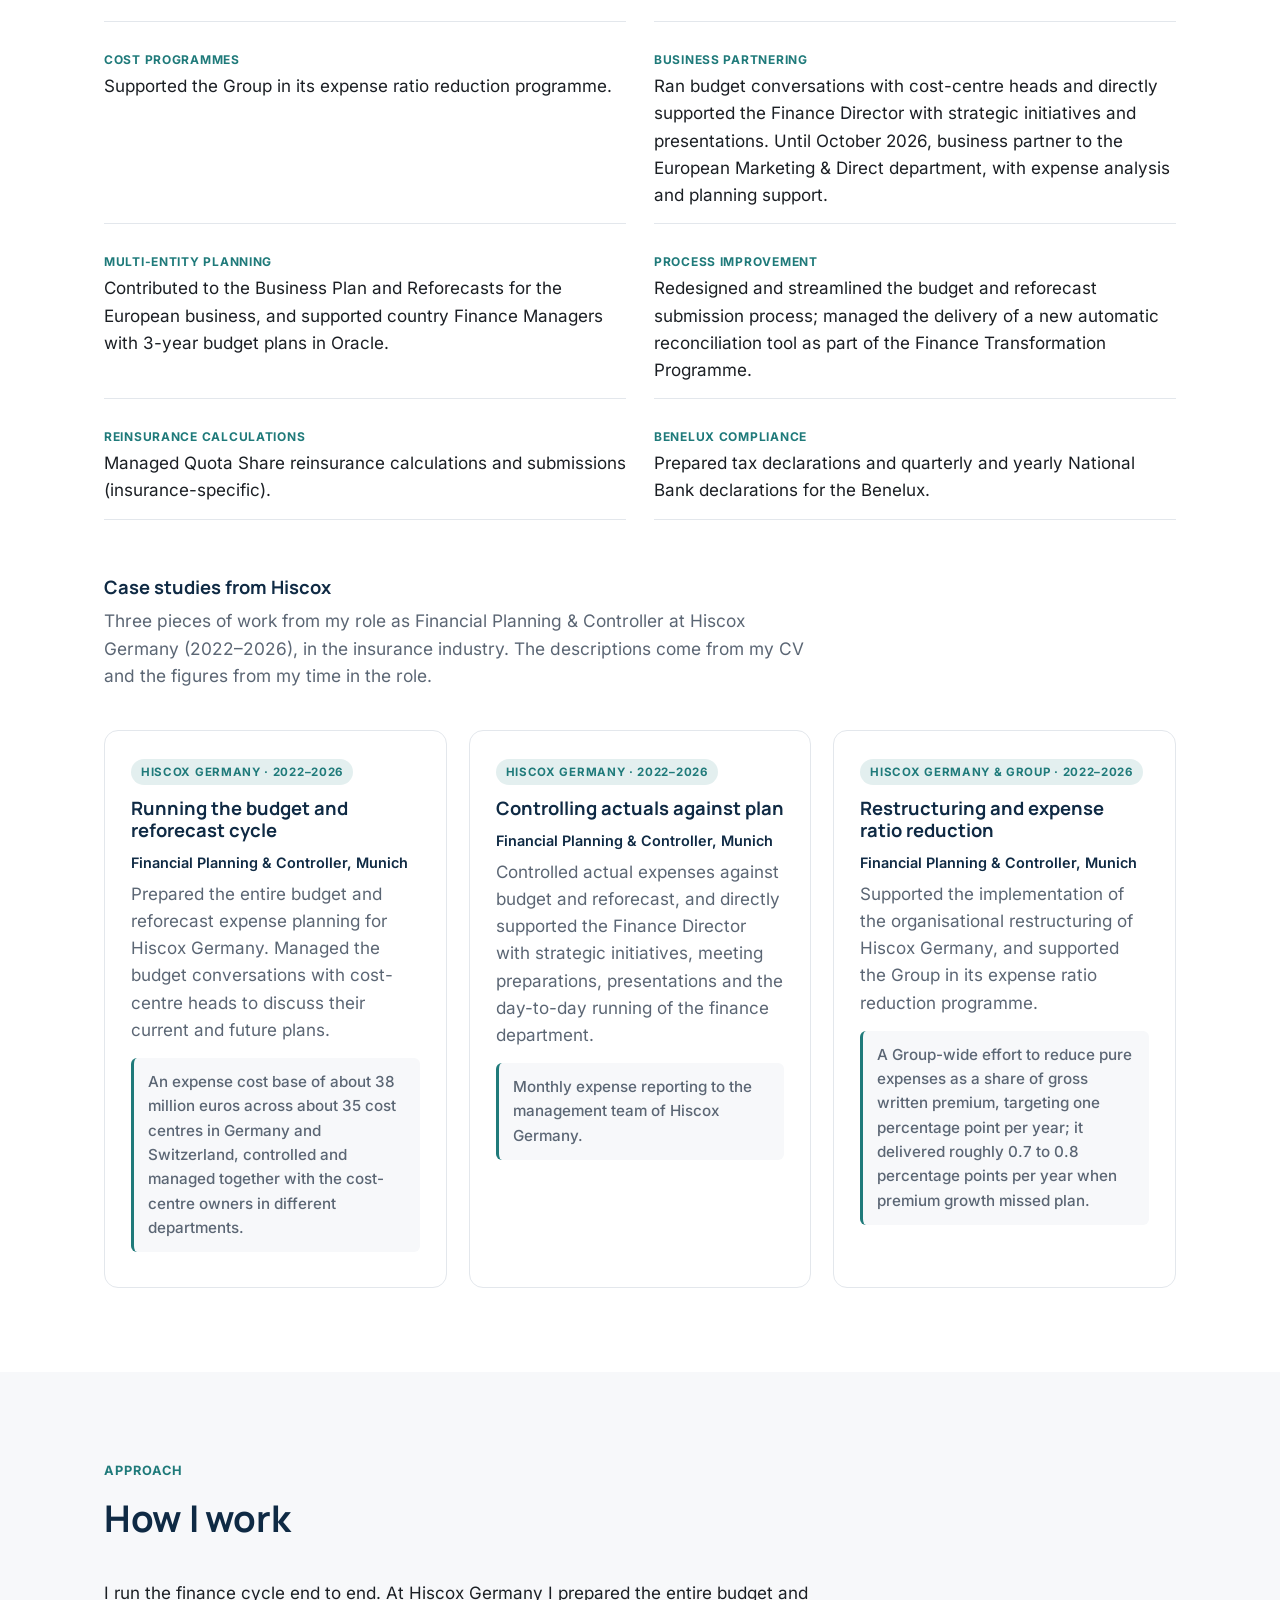
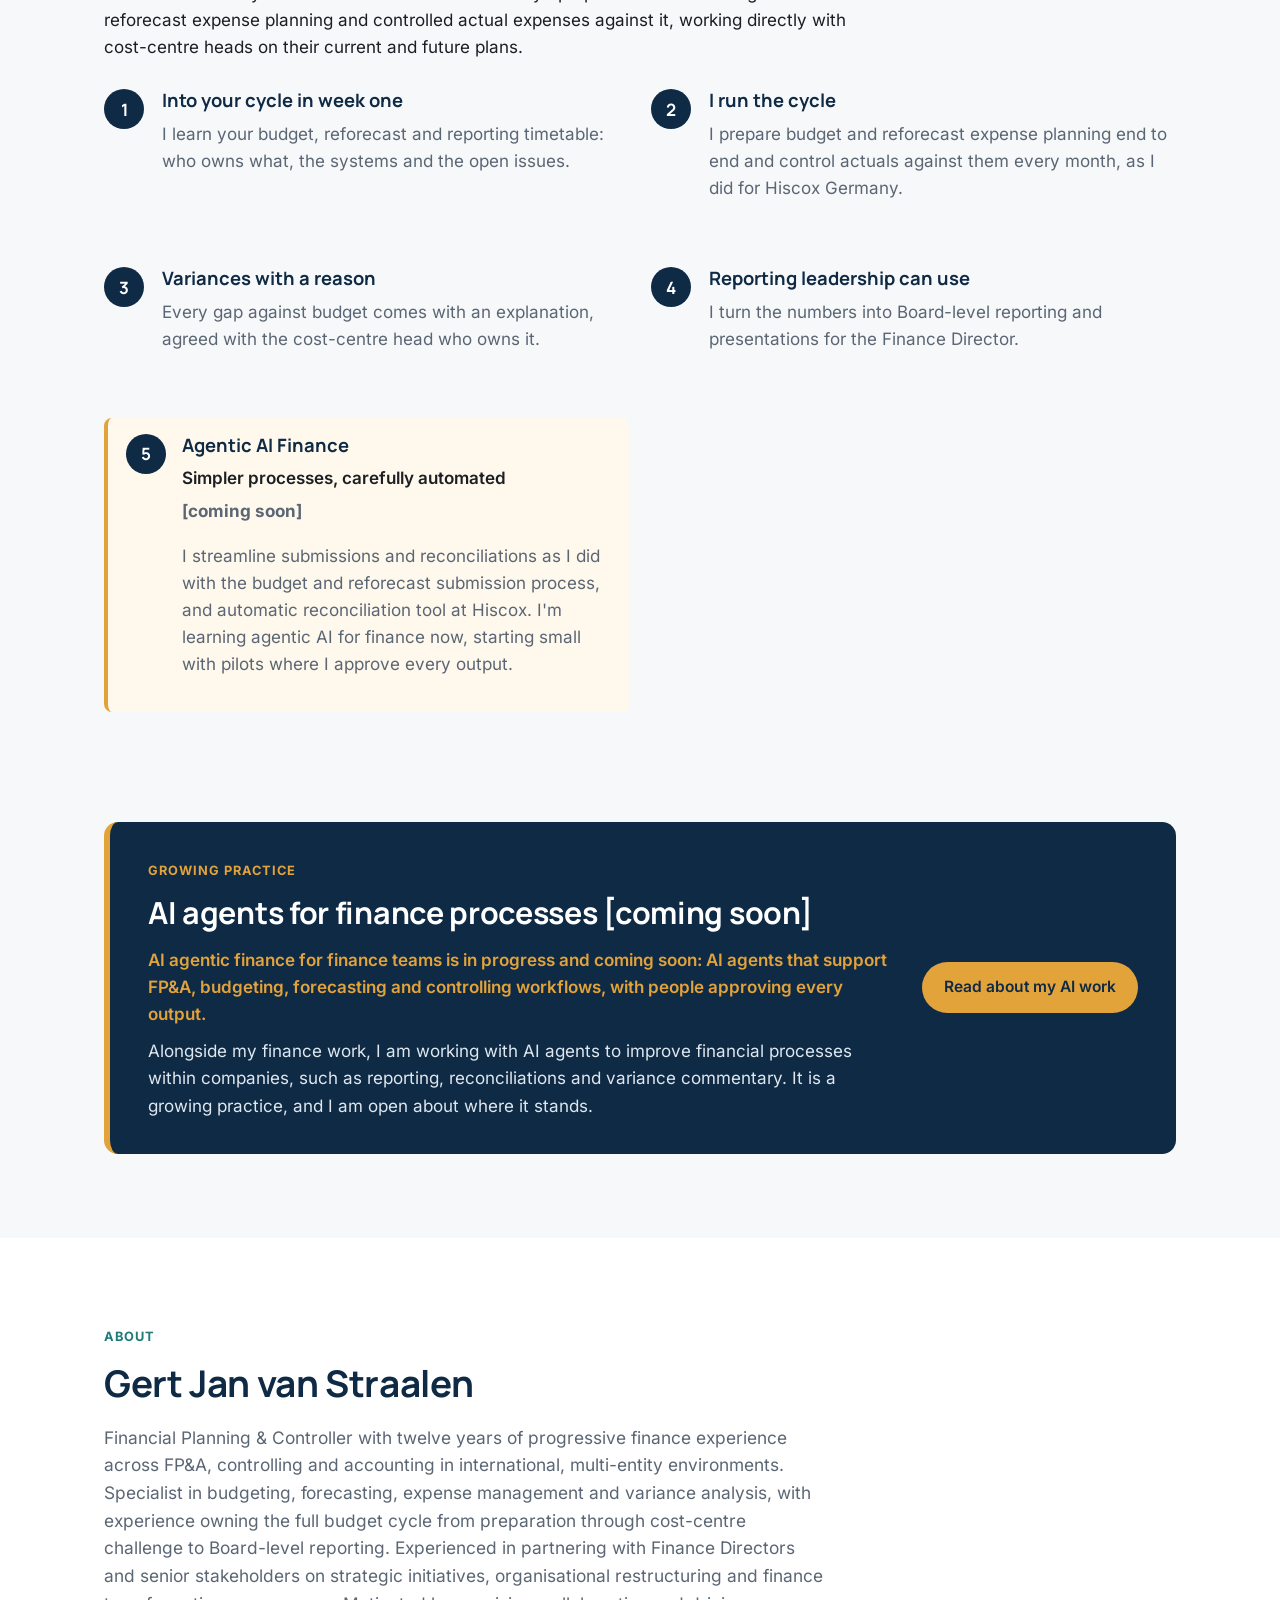
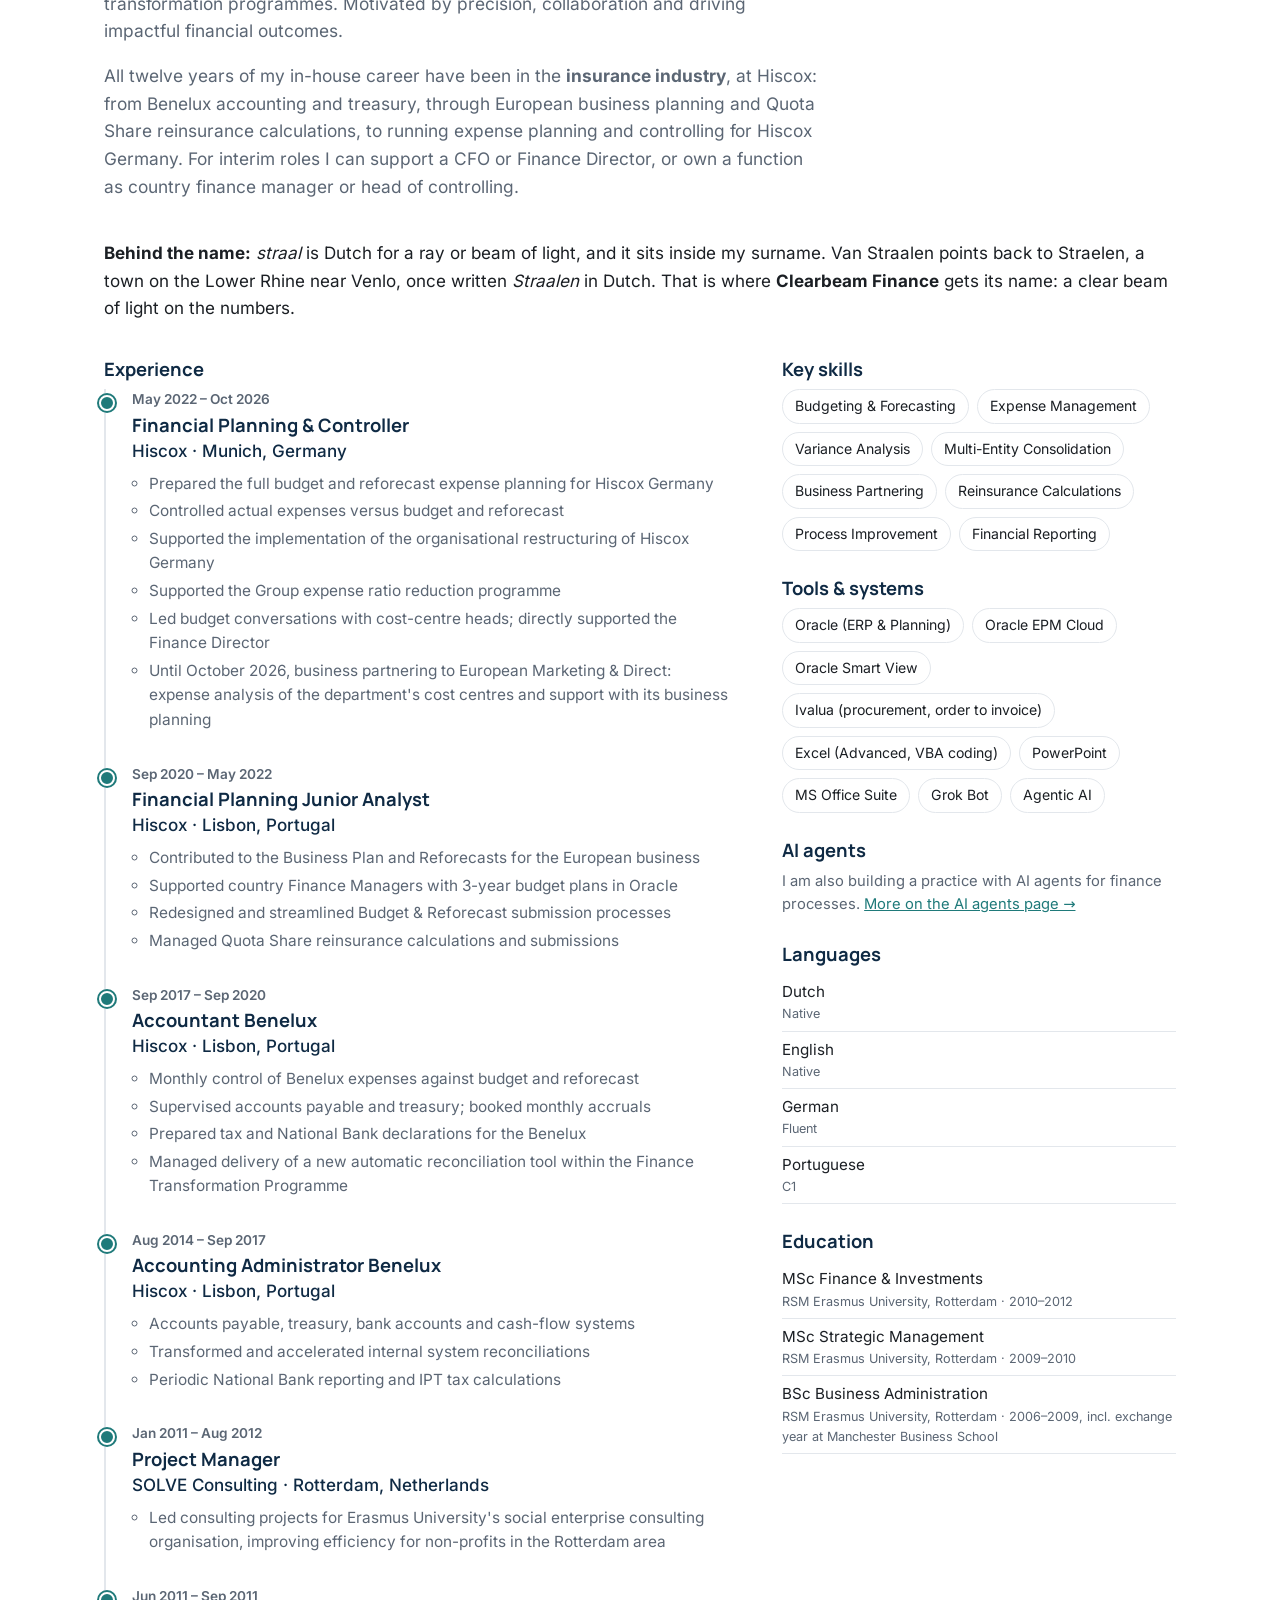
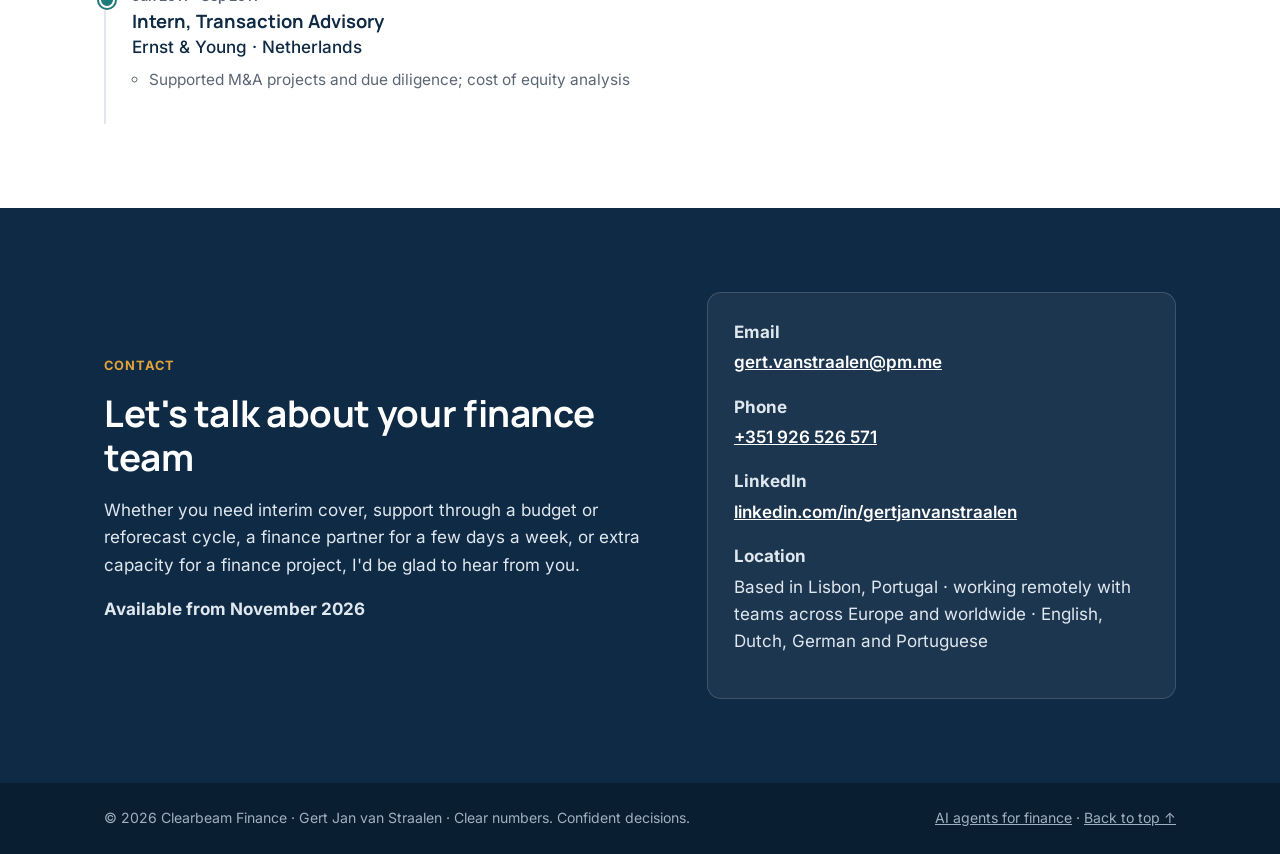
==== commit 25a61942: "Step 5 heading: Agentic AI Finance" ====
--- a/index.html
+++ b/index.html
@@ -247,7 +247,7 @@
       <li><h3>I run the cycle</h3><p>I prepare budget and reforecast expense planning end to end and control actuals against them every month, as I did for Hiscox Germany.</p></li>
       <li><h3>Variances with a reason</h3><p>Every gap against budget comes with an explanation, agreed with the cost-centre head who owns it.</p></li>
       <li><h3>Reporting leadership can use</h3><p>I turn the numbers into Board-level reporting and presentations for the Finance Director.</p></li>
-      <li class="step-soon"><h3>Simpler processes, carefully automated</h3><p><strong>[coming soon]</strong></p><p>I streamline submissions and reconciliations as I did with the budget and reforecast submission process, and automatic reconciliation tool at Hiscox. I'm learning agentic AI for finance now, starting small with pilots where I approve every output.</p></li>
+      <li class="step-soon"><h3>Agentic AI Finance</h3><p class="step-sub">Simpler processes, carefully automated</p><p><strong>[coming soon]</strong></p><p>I streamline submissions and reconciliations as I did with the budget and reforecast submission process, and automatic reconciliation tool at Hiscox. I'm learning agentic AI for finance now, starting small with pilots where I approve every output.</p></li>
     </ol>
   </div>
 </section>
--- a/assets/styles.css
+++ b/assets/styles.css
@@ -304,3 +304,4 @@
 
 .steps li.step-soon{background:#FFF8EC;border-left:4px solid var(--amber);border-radius:8px;padding:16px 20px 16px 74px}
 .steps li.step-soon::before{left:18px;top:16px}
+.steps li.step-soon .step-sub{color:var(--ink);font-weight:600;margin:2px 0 6px}
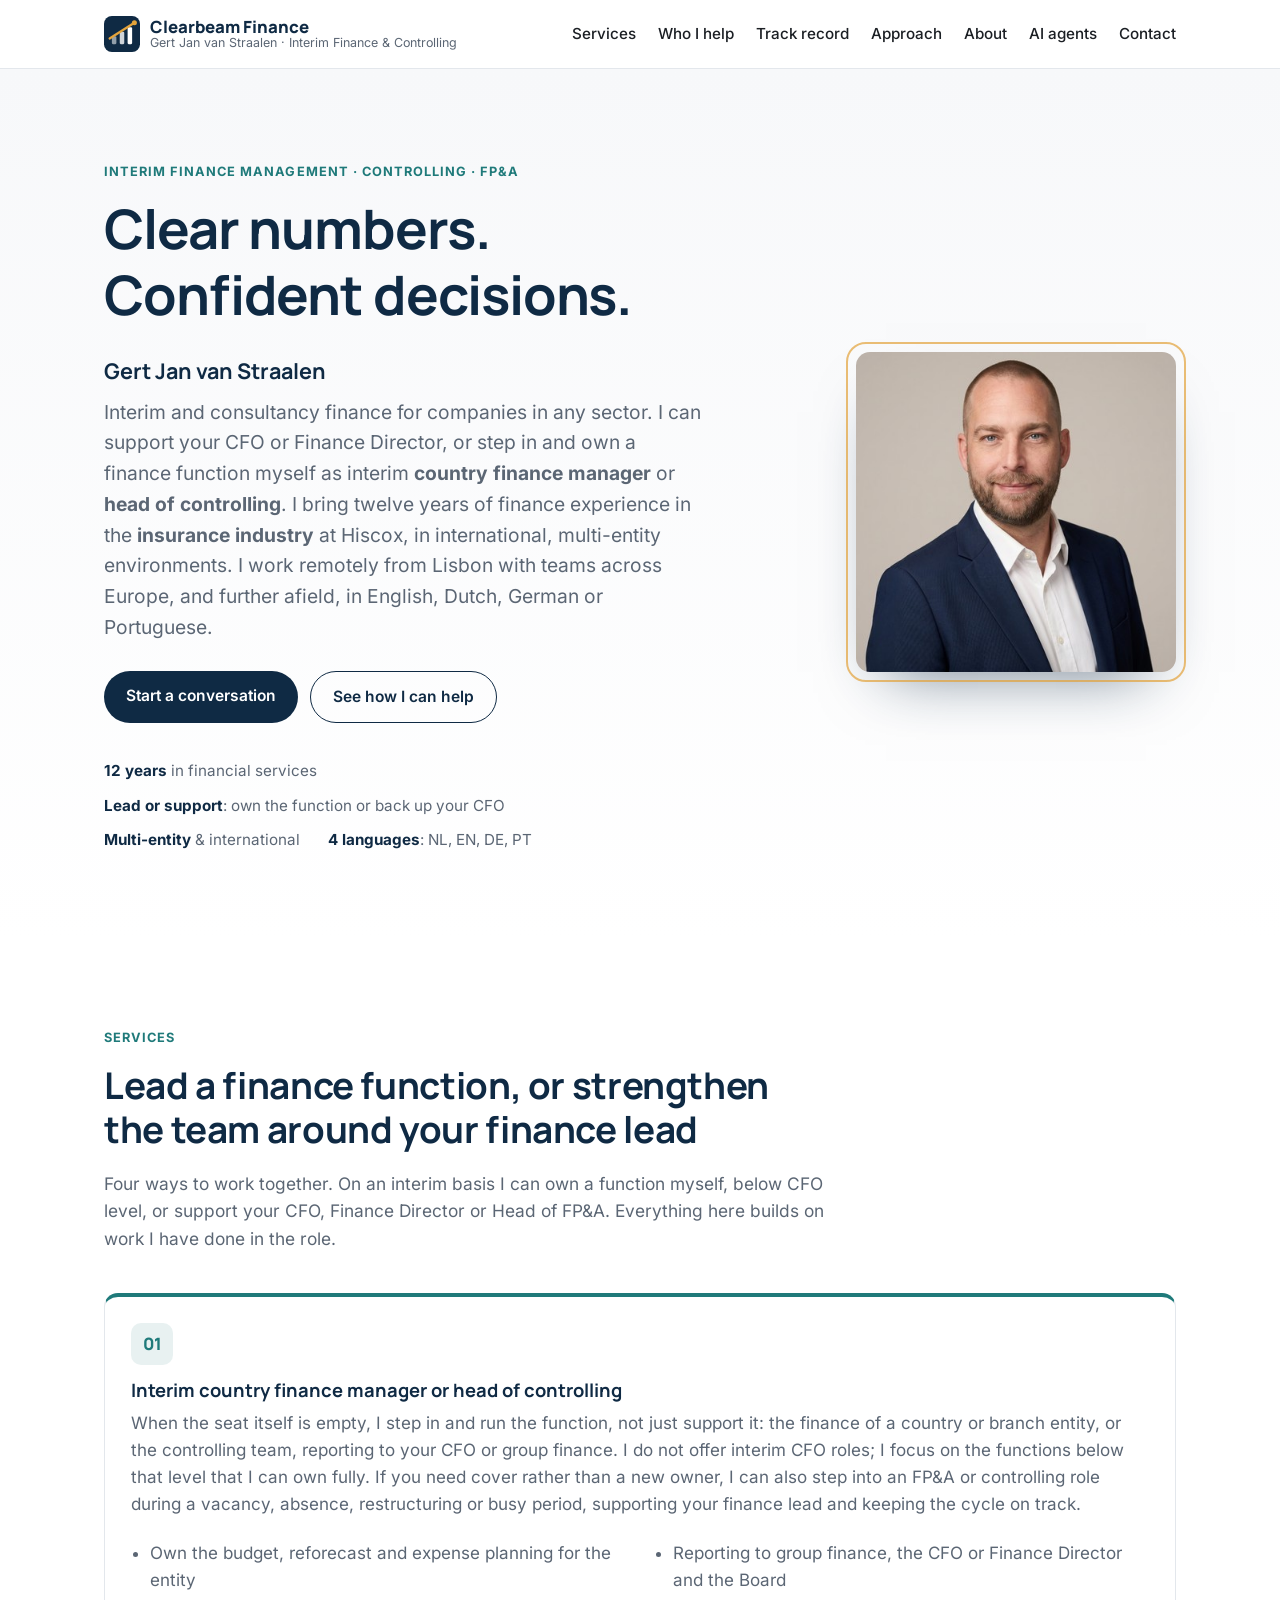
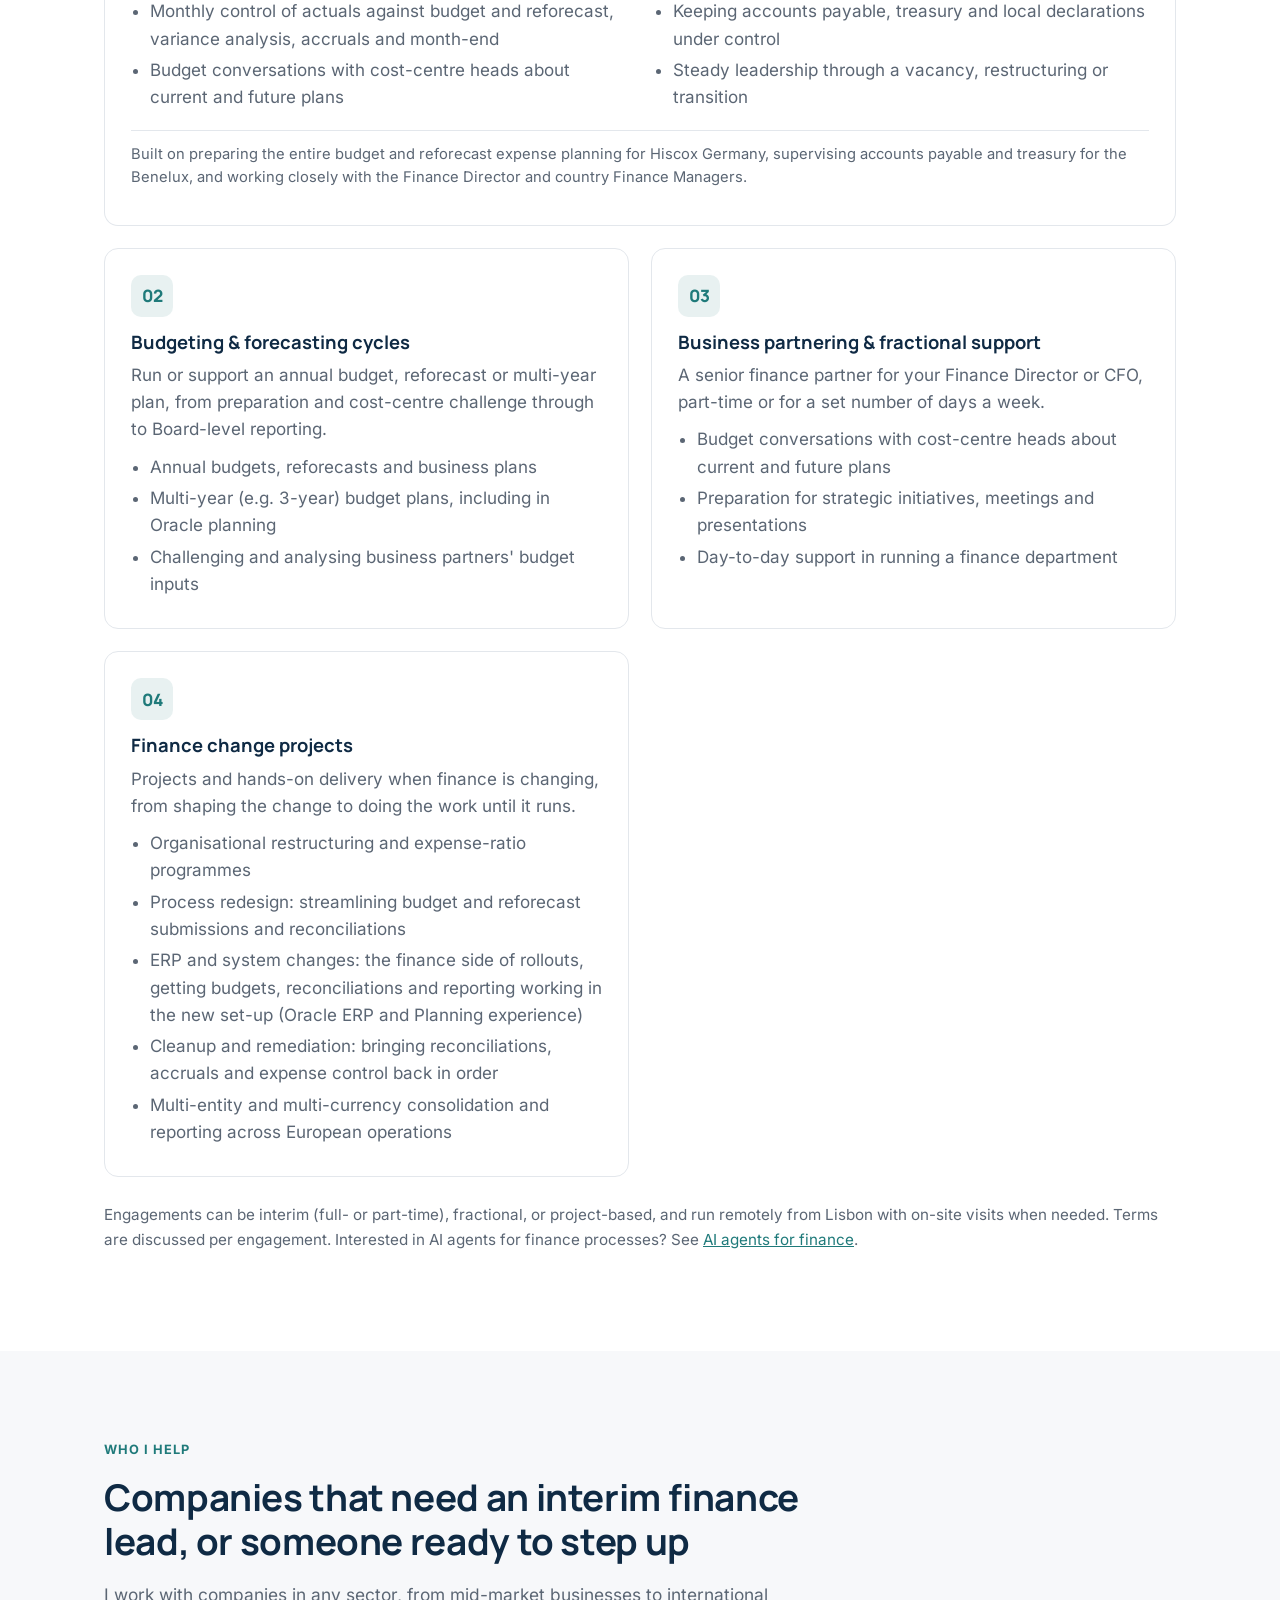
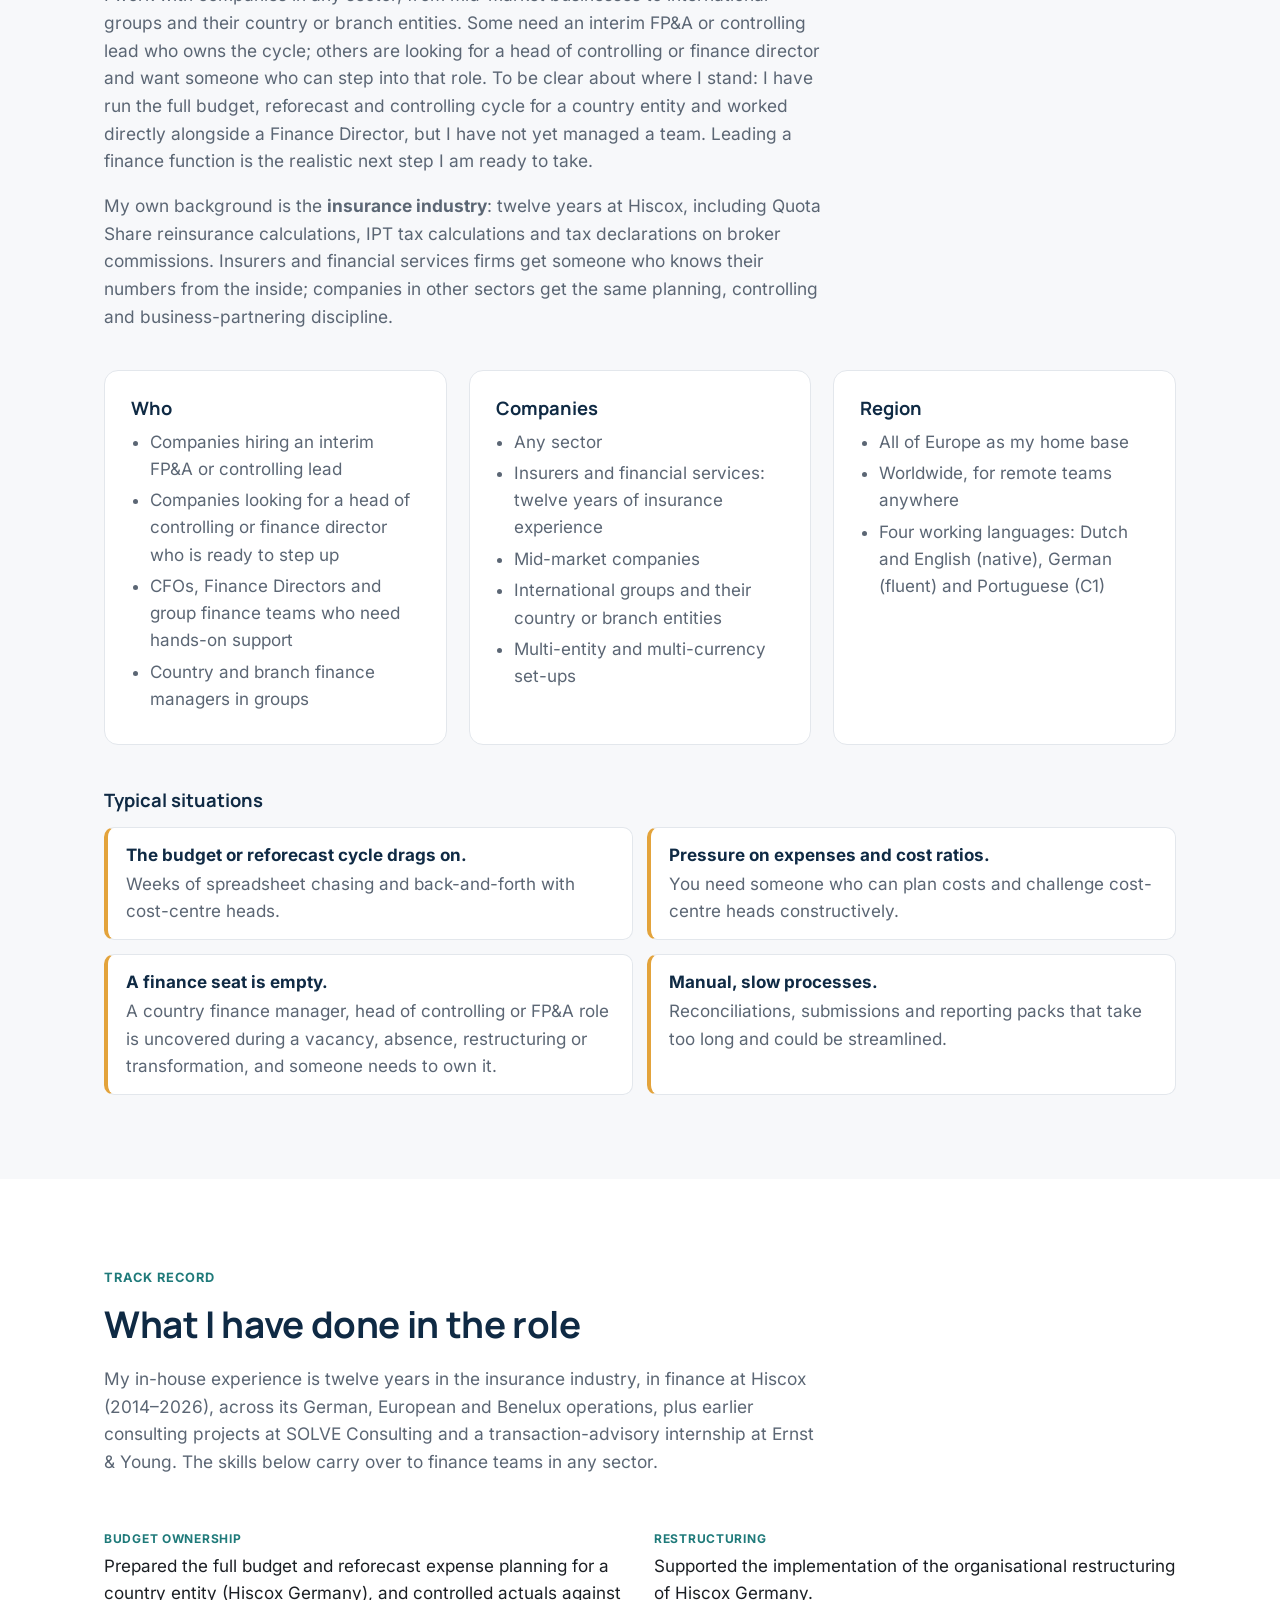
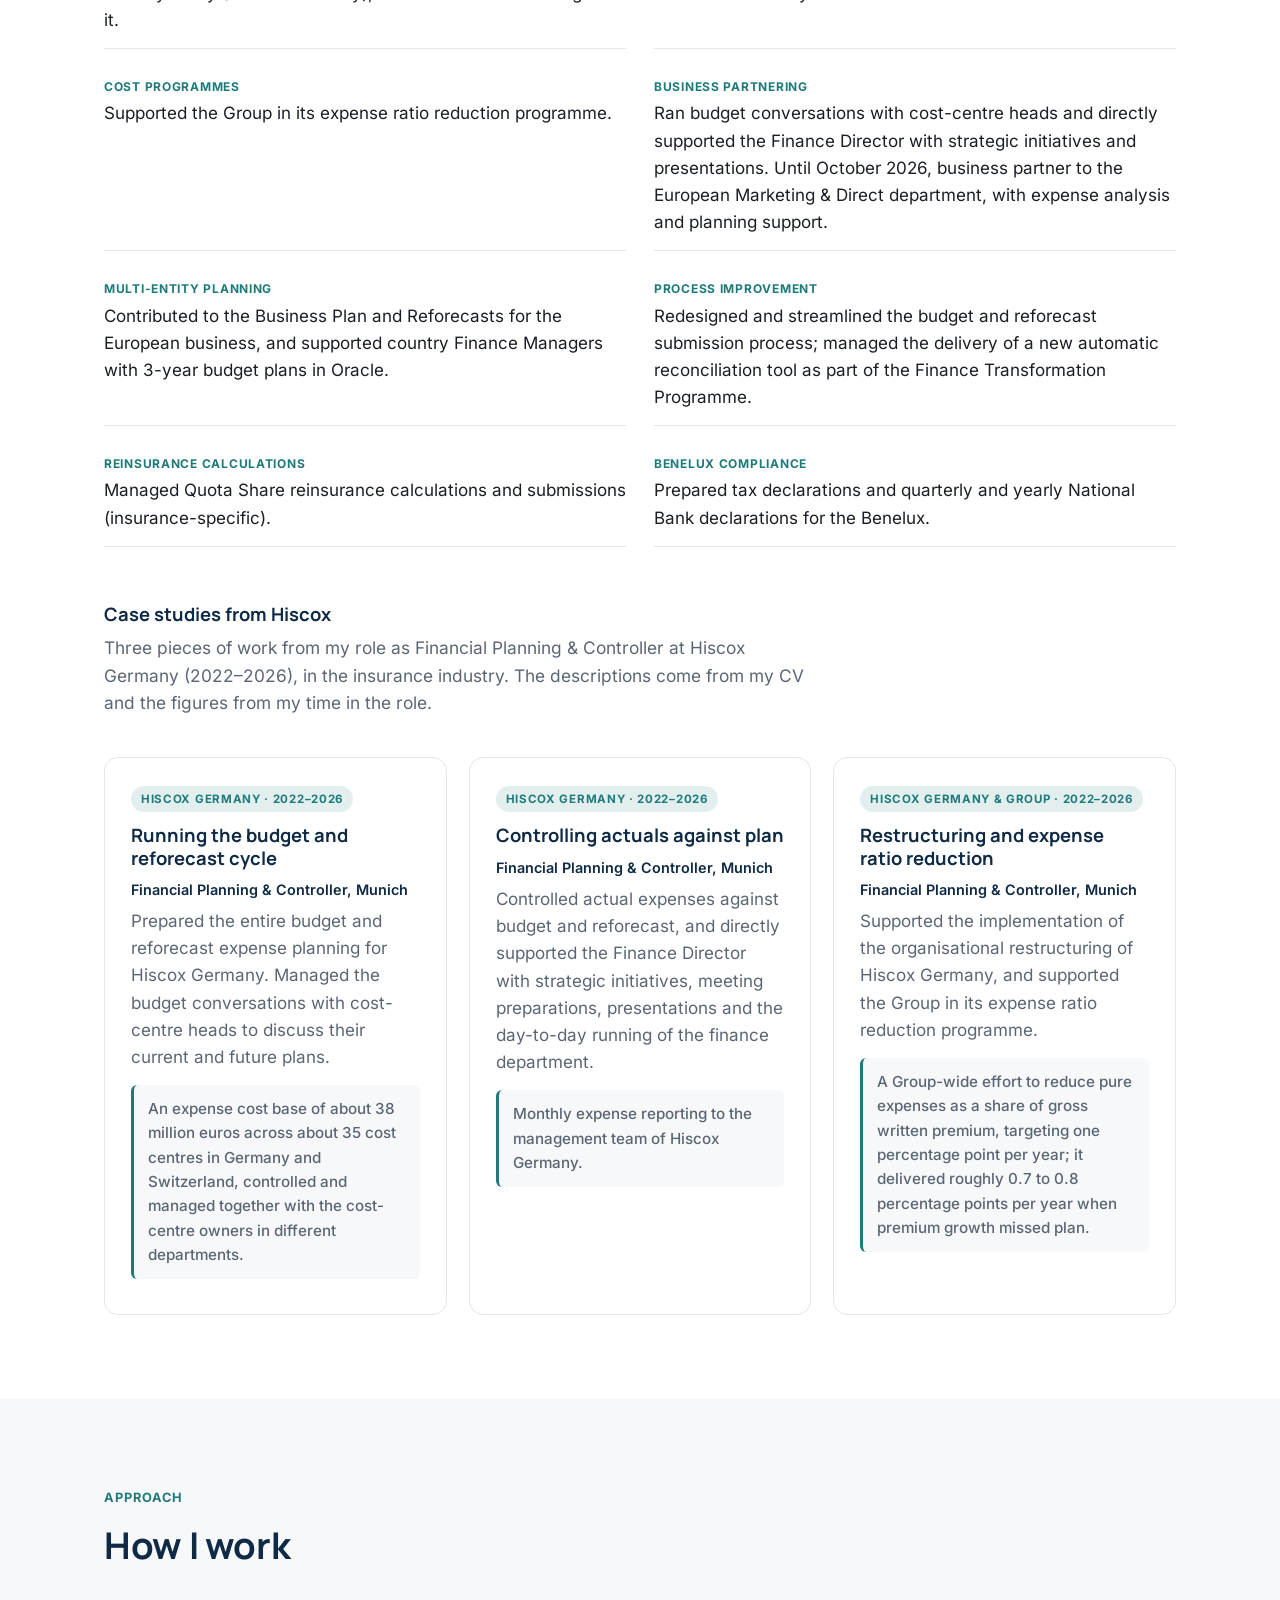
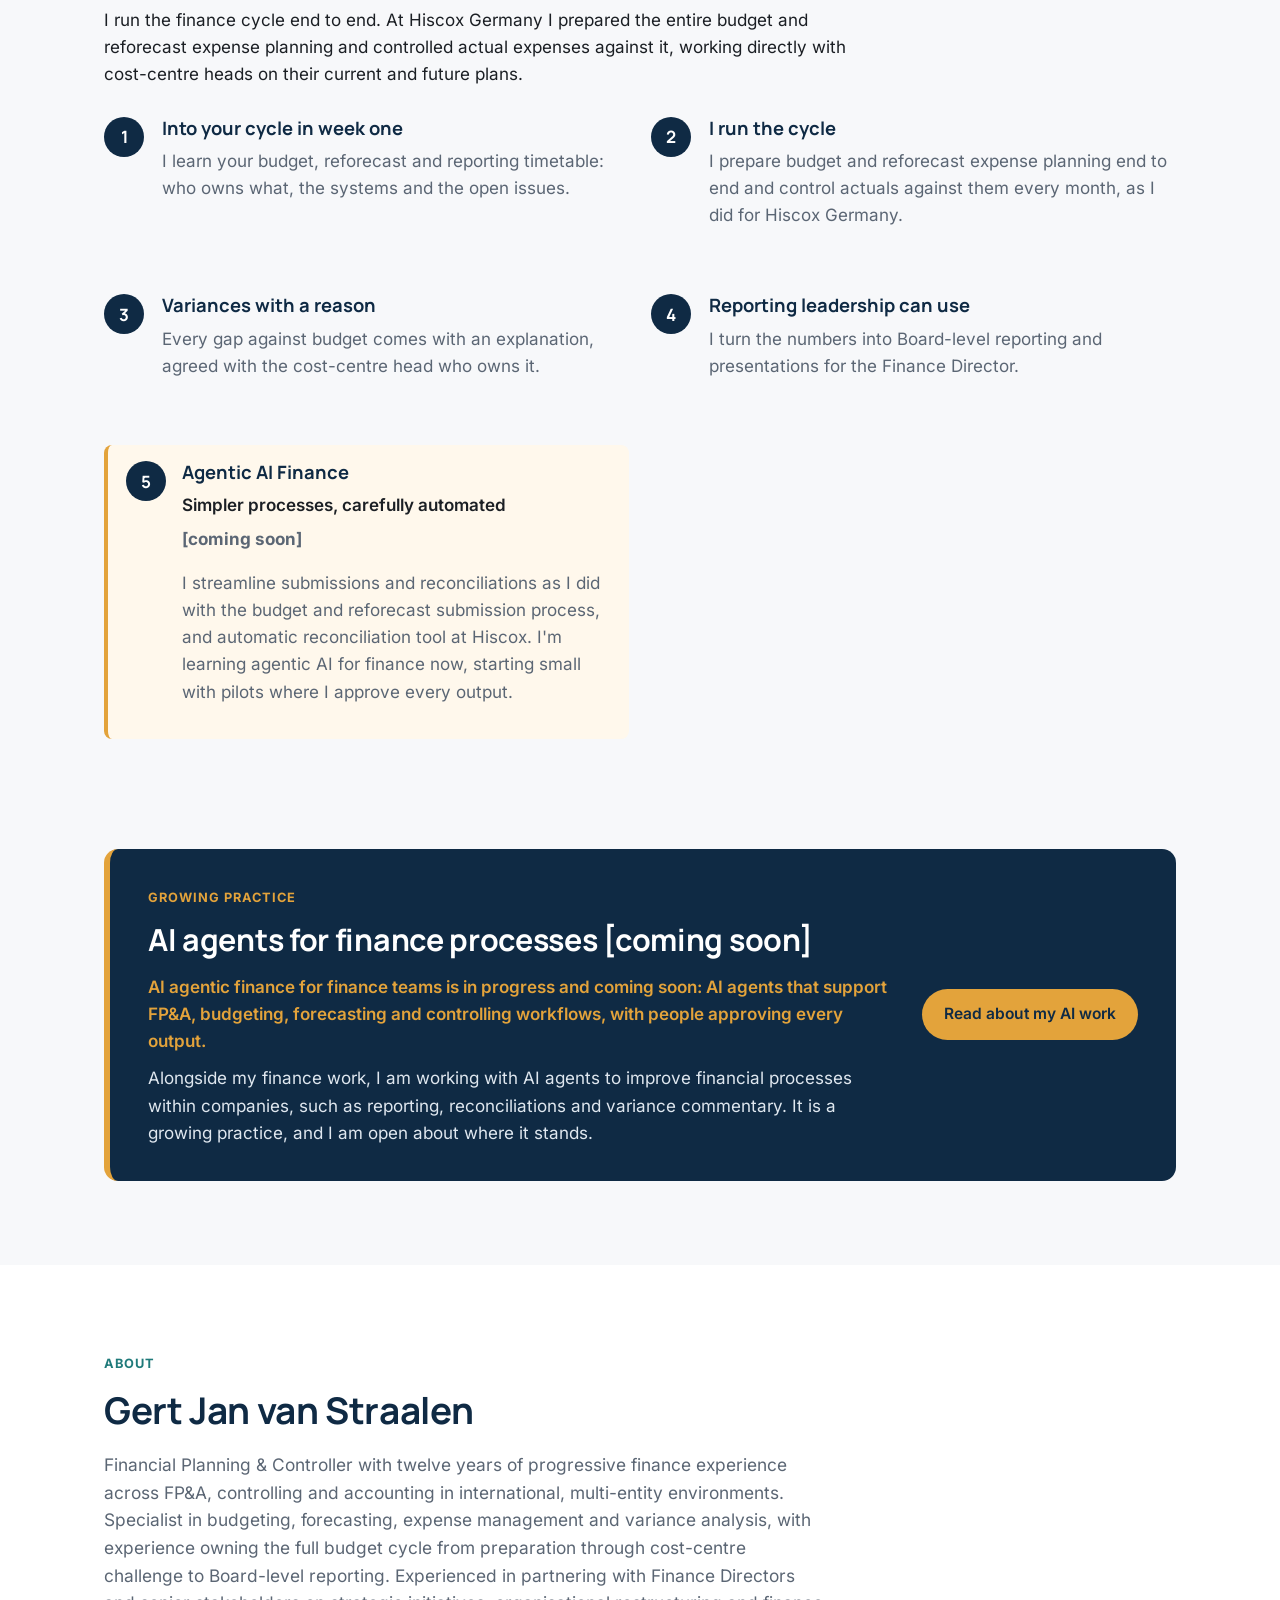
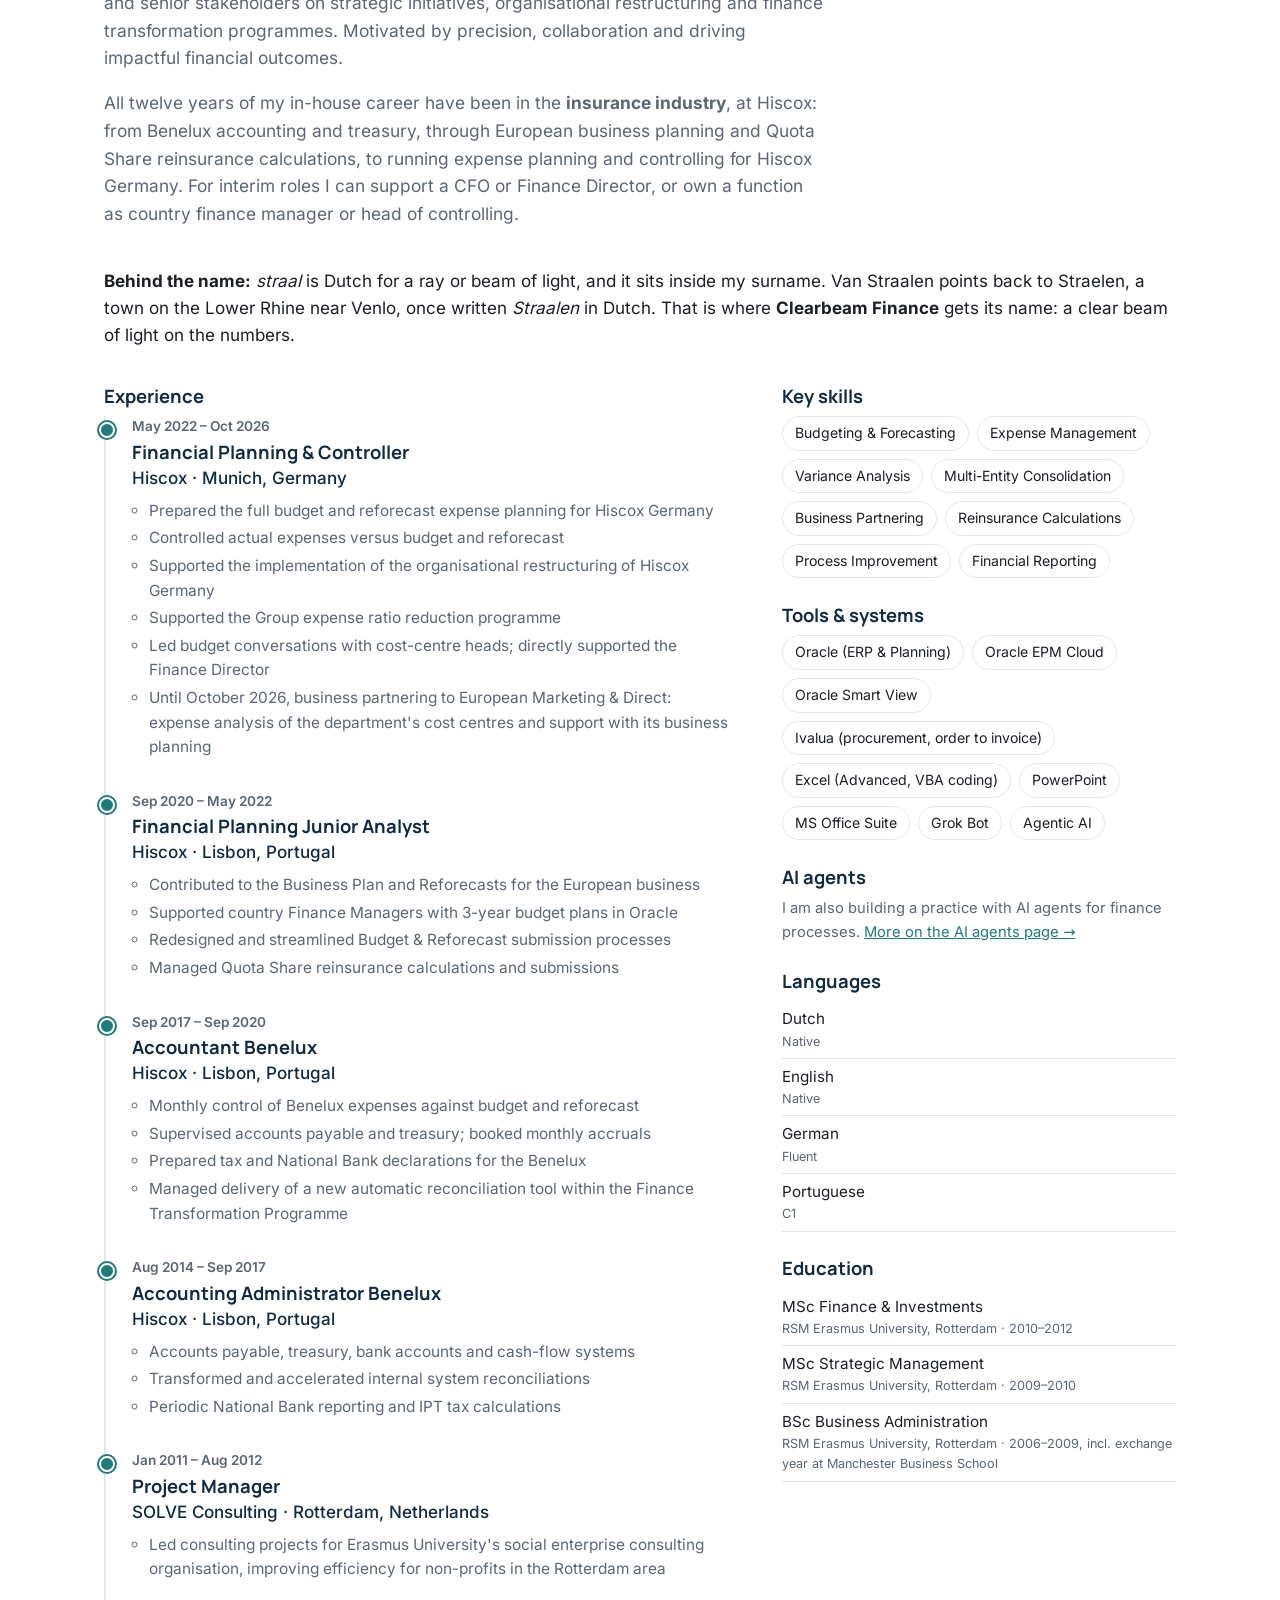
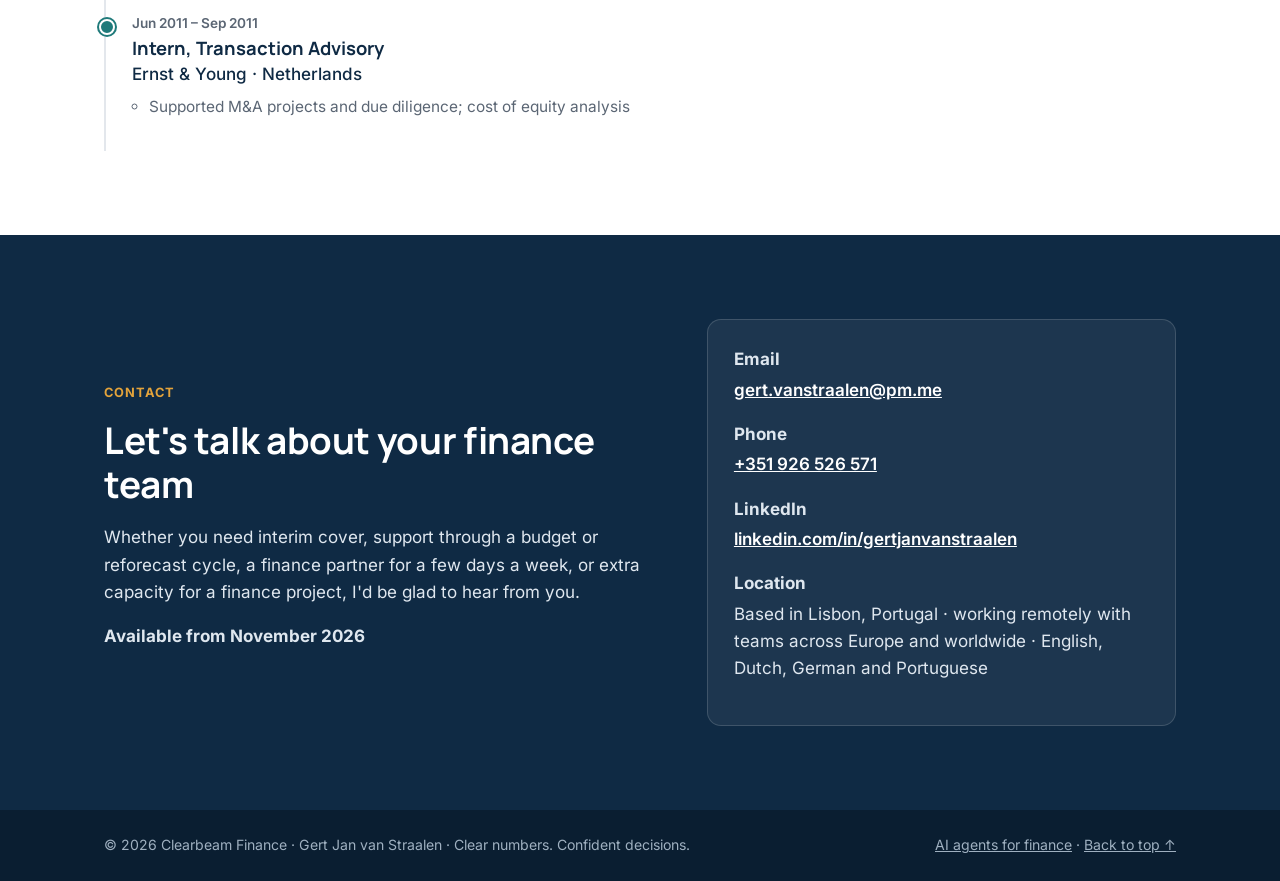
==== commit 6d617a24: "Merge FP&A support into country finance manager box" ====
--- a/index.html
+++ b/index.html
@@ -68,17 +68,17 @@
     <div class="section-head">
       <span class="eyebrow">Services</span>
       <h2>Lead a finance function, or strengthen the team around your finance lead</h2>
-      <p>Five ways to work together. On an interim basis I can own a function myself, below CFO level, or support your CFO, Finance Director or Head of FP&amp;A. Everything here builds on work I have done in the role.</p>
+      <p>Four ways to work together. On an interim basis I can own a function myself, below CFO level, or support your CFO, Finance Director or Head of FP&amp;A. Everything here builds on work I have done in the role.</p>
     </div>
     <div class="grid grid-2">
       <article class="card card-wide">
         <div class="icon">01</div>
         <h3>Interim country finance manager or head of controlling</h3>
-        <p>When the seat itself is empty, I step in and run the function, not just support it: the finance of a country or branch entity, or the controlling team, reporting to your CFO or group finance. I do not offer interim CFO roles; I focus on the functions below that level that I can own fully.</p>
+        <p>When the seat itself is empty, I step in and run the function, not just support it: the finance of a country or branch entity, or the controlling team, reporting to your CFO or group finance. I do not offer interim CFO roles; I focus on the functions below that level that I can own fully. If you need cover rather than a new owner, I can also step into an FP&amp;A or controlling role during a vacancy, absence, restructuring or busy period, supporting your finance lead and keeping the cycle on track.</p>
         <div class="split">
           <ul>
             <li>Own the budget, reforecast and expense planning for the entity</li>
-            <li>Monthly control of actuals against budget and reforecast, accruals and month-end</li>
+            <li>Monthly control of actuals against budget and reforecast, variance analysis, accruals and month-end</li>
             <li>Budget conversations with cost-centre heads about current and future plans</li>
           </ul>
           <ul>
@@ -91,16 +91,6 @@
       </article>
       <article class="card">
         <div class="icon">02</div>
-        <h3>Interim FP&amp;A &amp; controlling support</h3>
-        <p>Cover for an FP&amp;A or controlling role during a vacancy, absence, restructuring or a busy period, supporting your finance lead. I take ownership quickly and keep the cycle on track.</p>
-        <ul>
-          <li>Expense planning, reforecasts and variance analysis</li>
-          <li>Monthly control of actuals against budget and reforecast</li>
-          <li>Accruals and expense control at month-end</li>
-        </ul>
-      </article>
-      <article class="card">
-        <div class="icon">03</div>
         <h3>Budgeting &amp; forecasting cycles</h3>
         <p>Run or support an annual budget, reforecast or multi-year plan, from preparation and cost-centre challenge through to Board-level reporting.</p>
         <ul>
@@ -110,7 +100,7 @@
         </ul>
       </article>
       <article class="card">
-        <div class="icon">04</div>
+        <div class="icon">03</div>
         <h3>Business partnering &amp; fractional support</h3>
         <p>A senior finance partner for your Finance Director or CFO, part-time or for a set number of days a week.</p>
         <ul>
@@ -120,7 +110,7 @@
         </ul>
       </article>
       <article class="card">
-        <div class="icon">05</div>
+        <div class="icon">04</div>
         <h3>Finance change projects</h3>
         <p>Projects and hands-on delivery when finance is changing, from shaping the change to doing the work until it runs.</p>
         <ul>
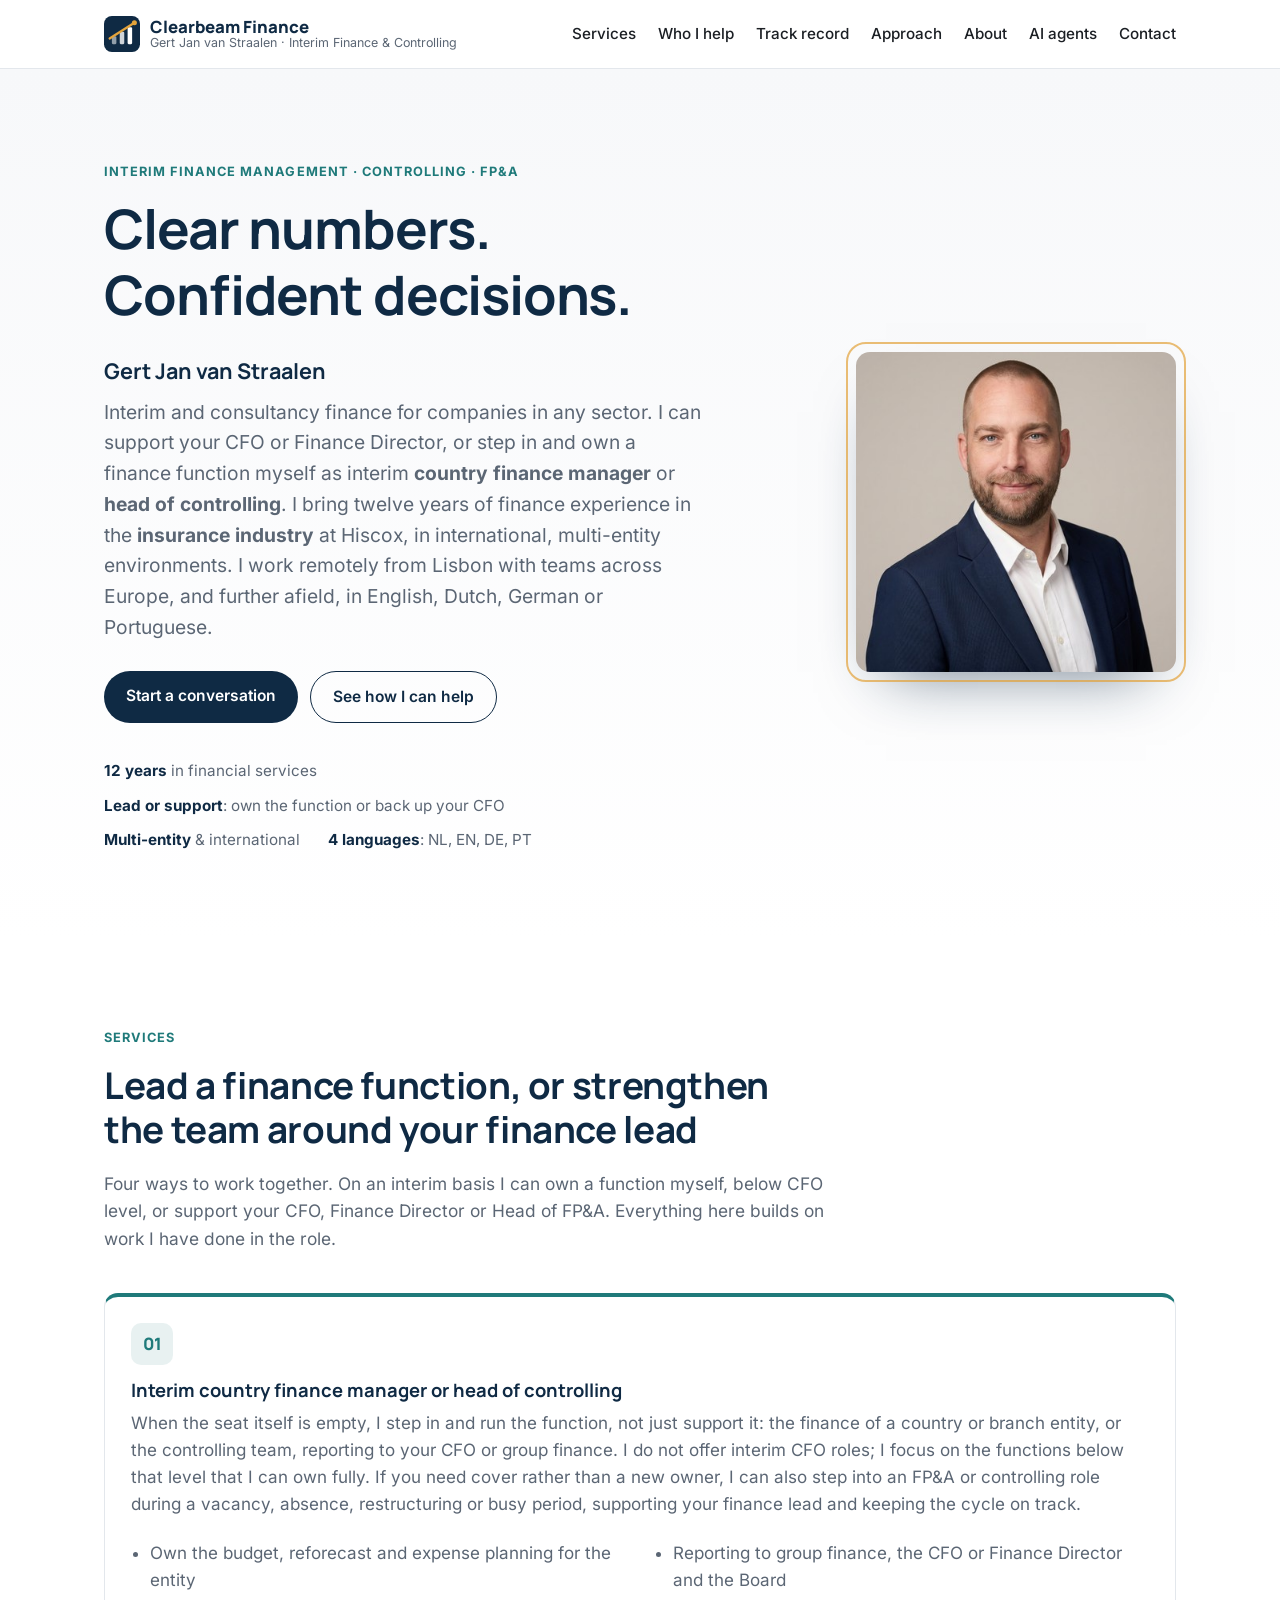
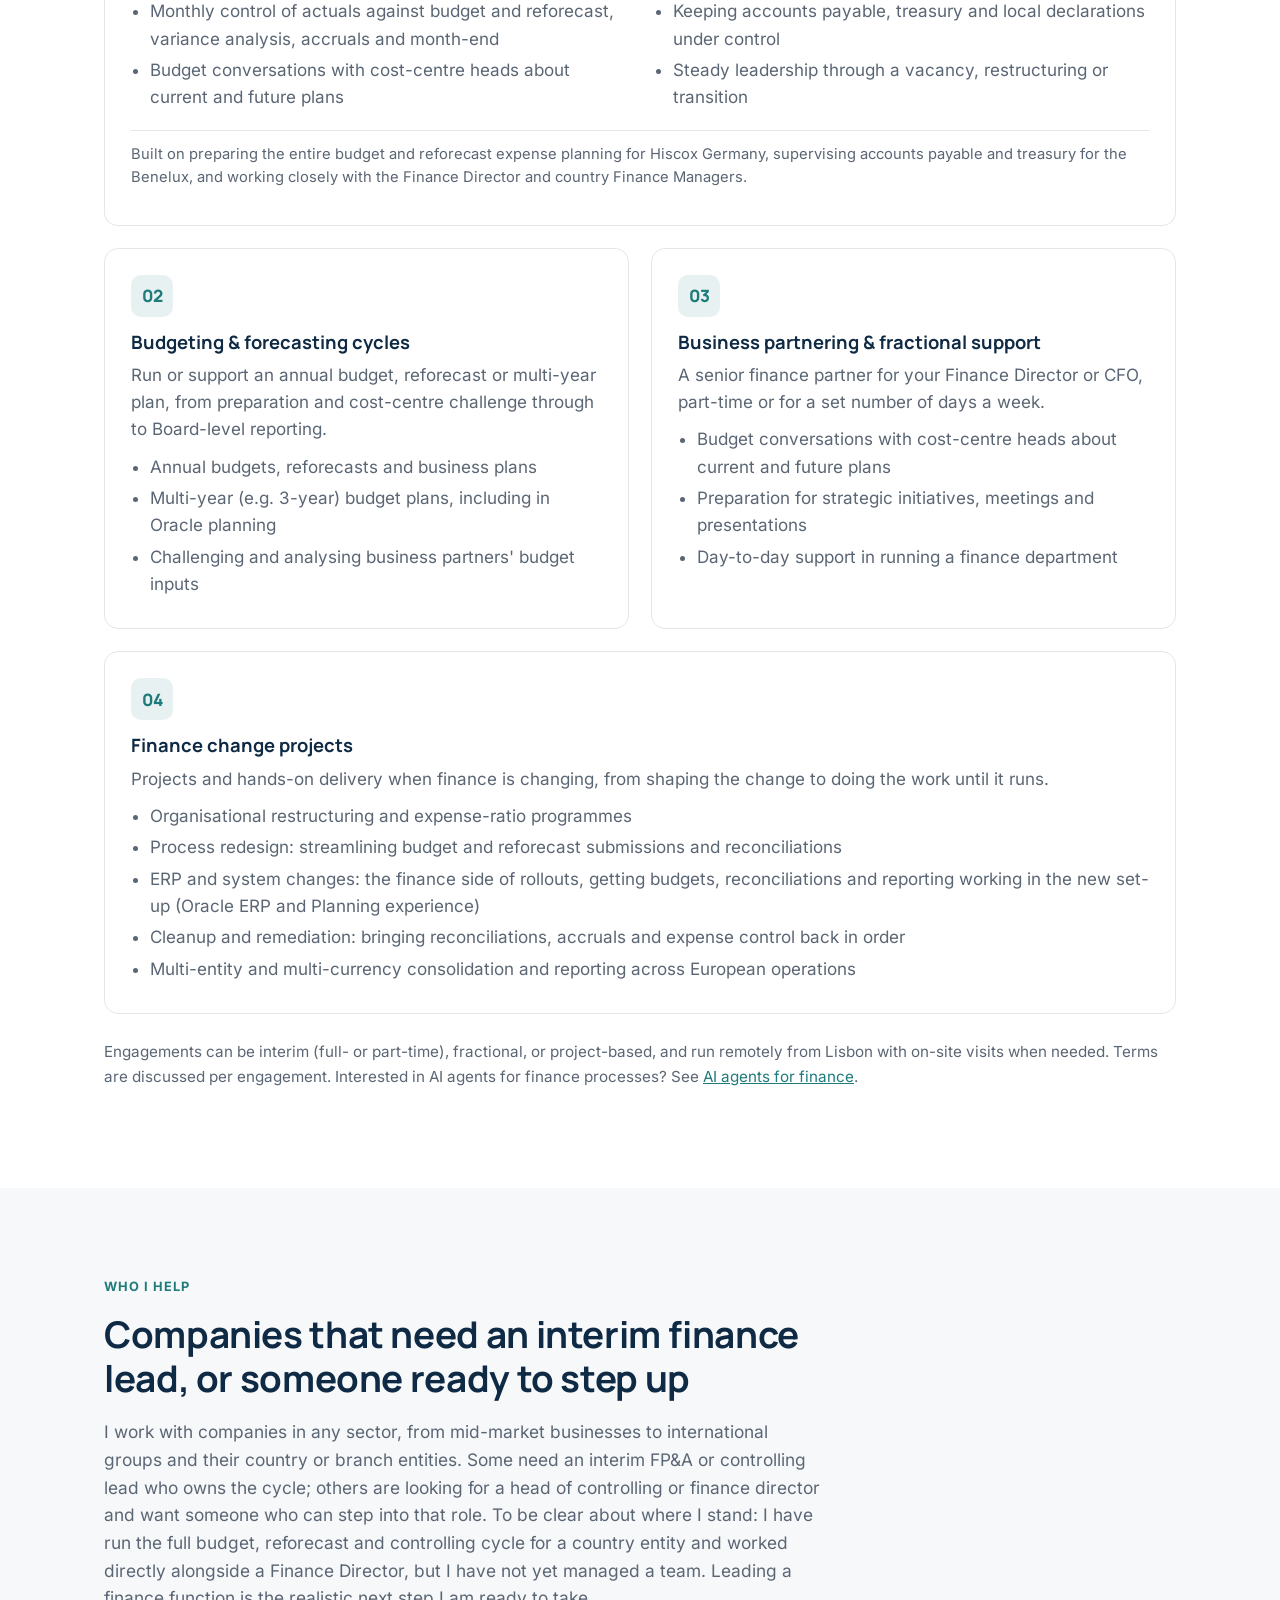
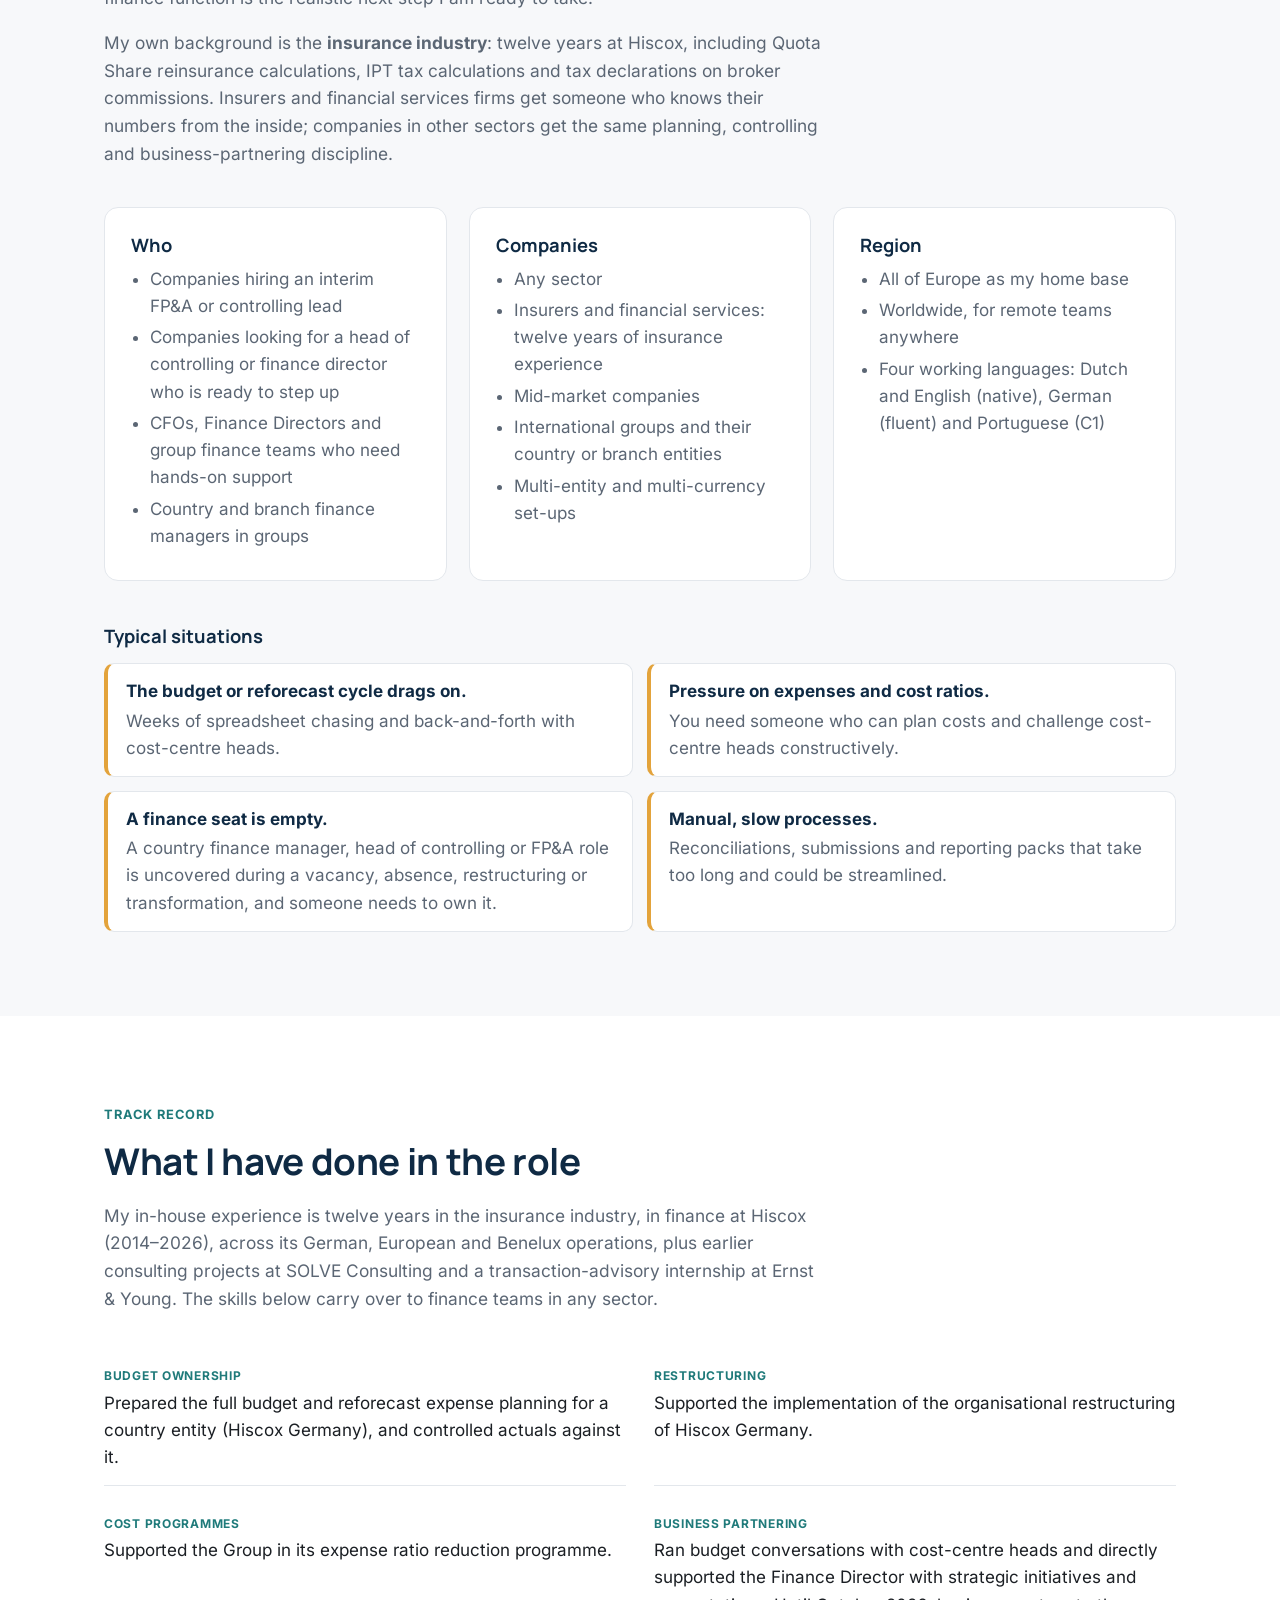
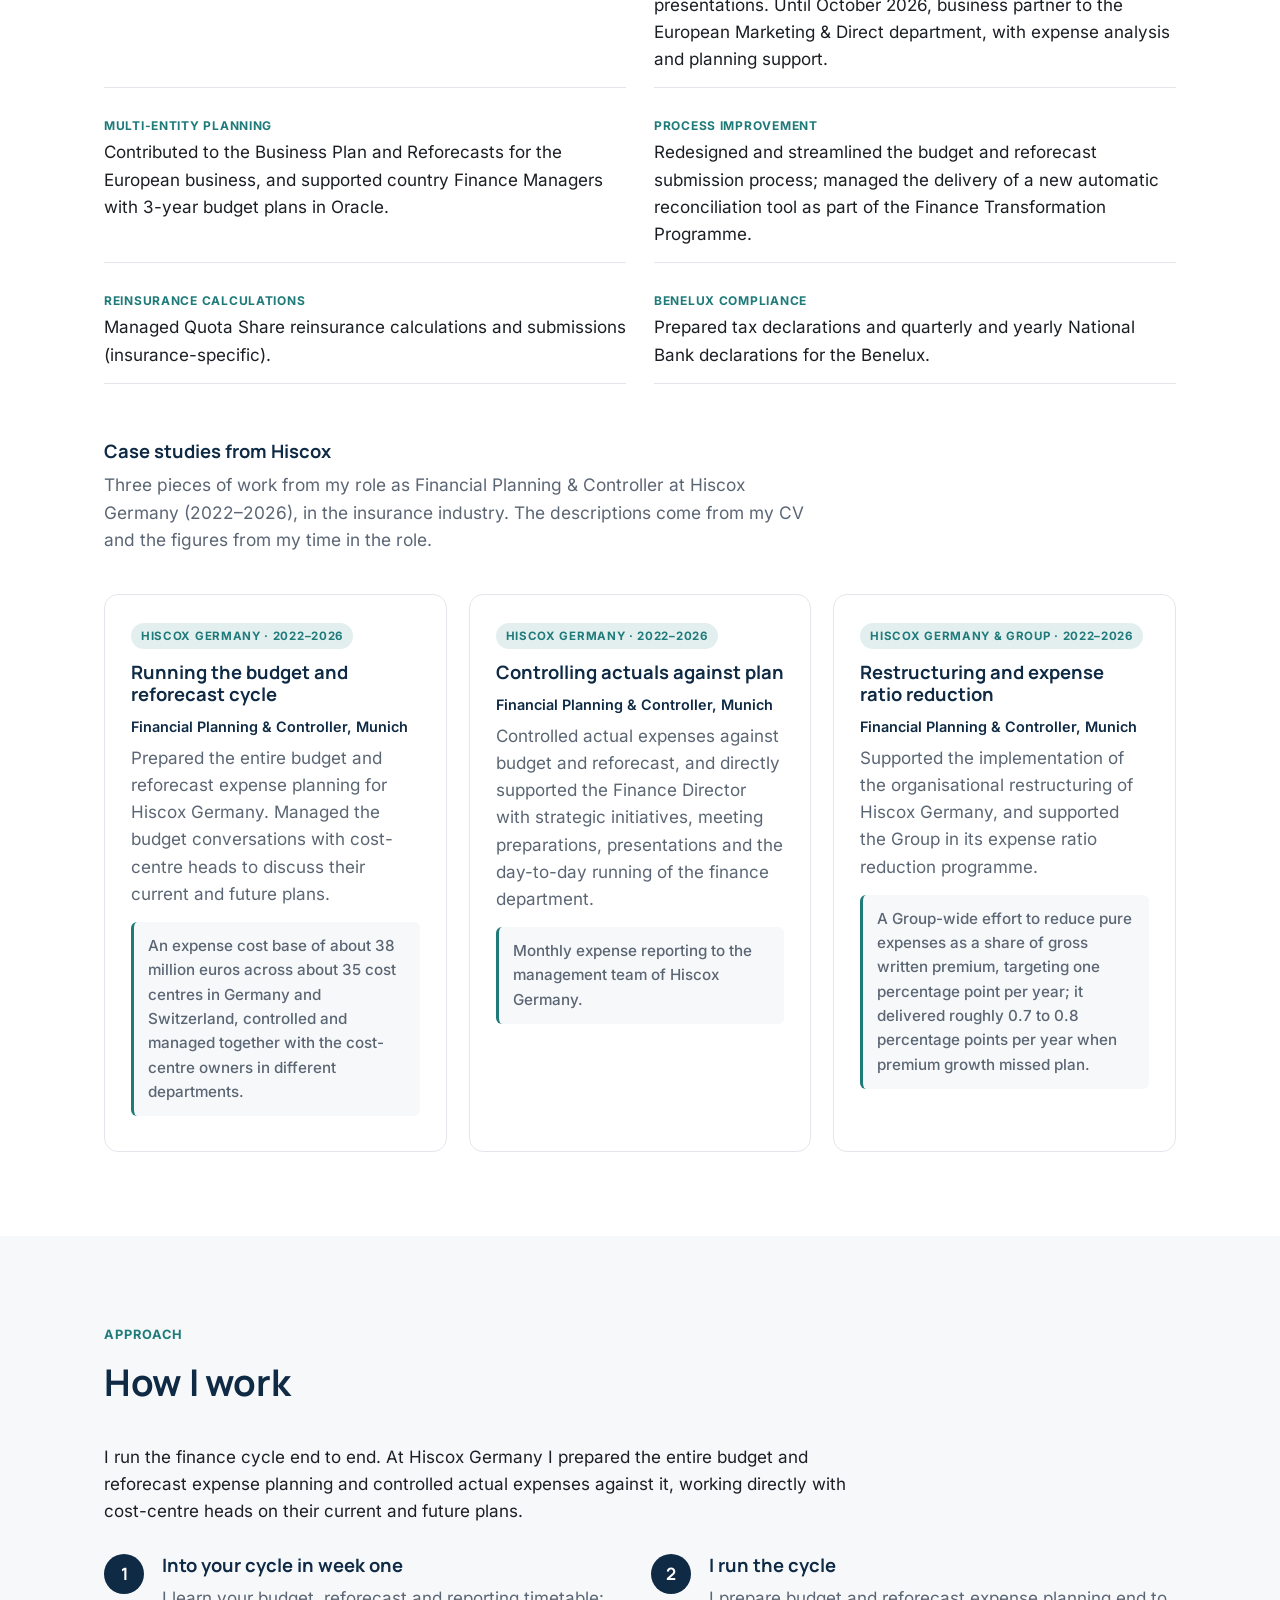
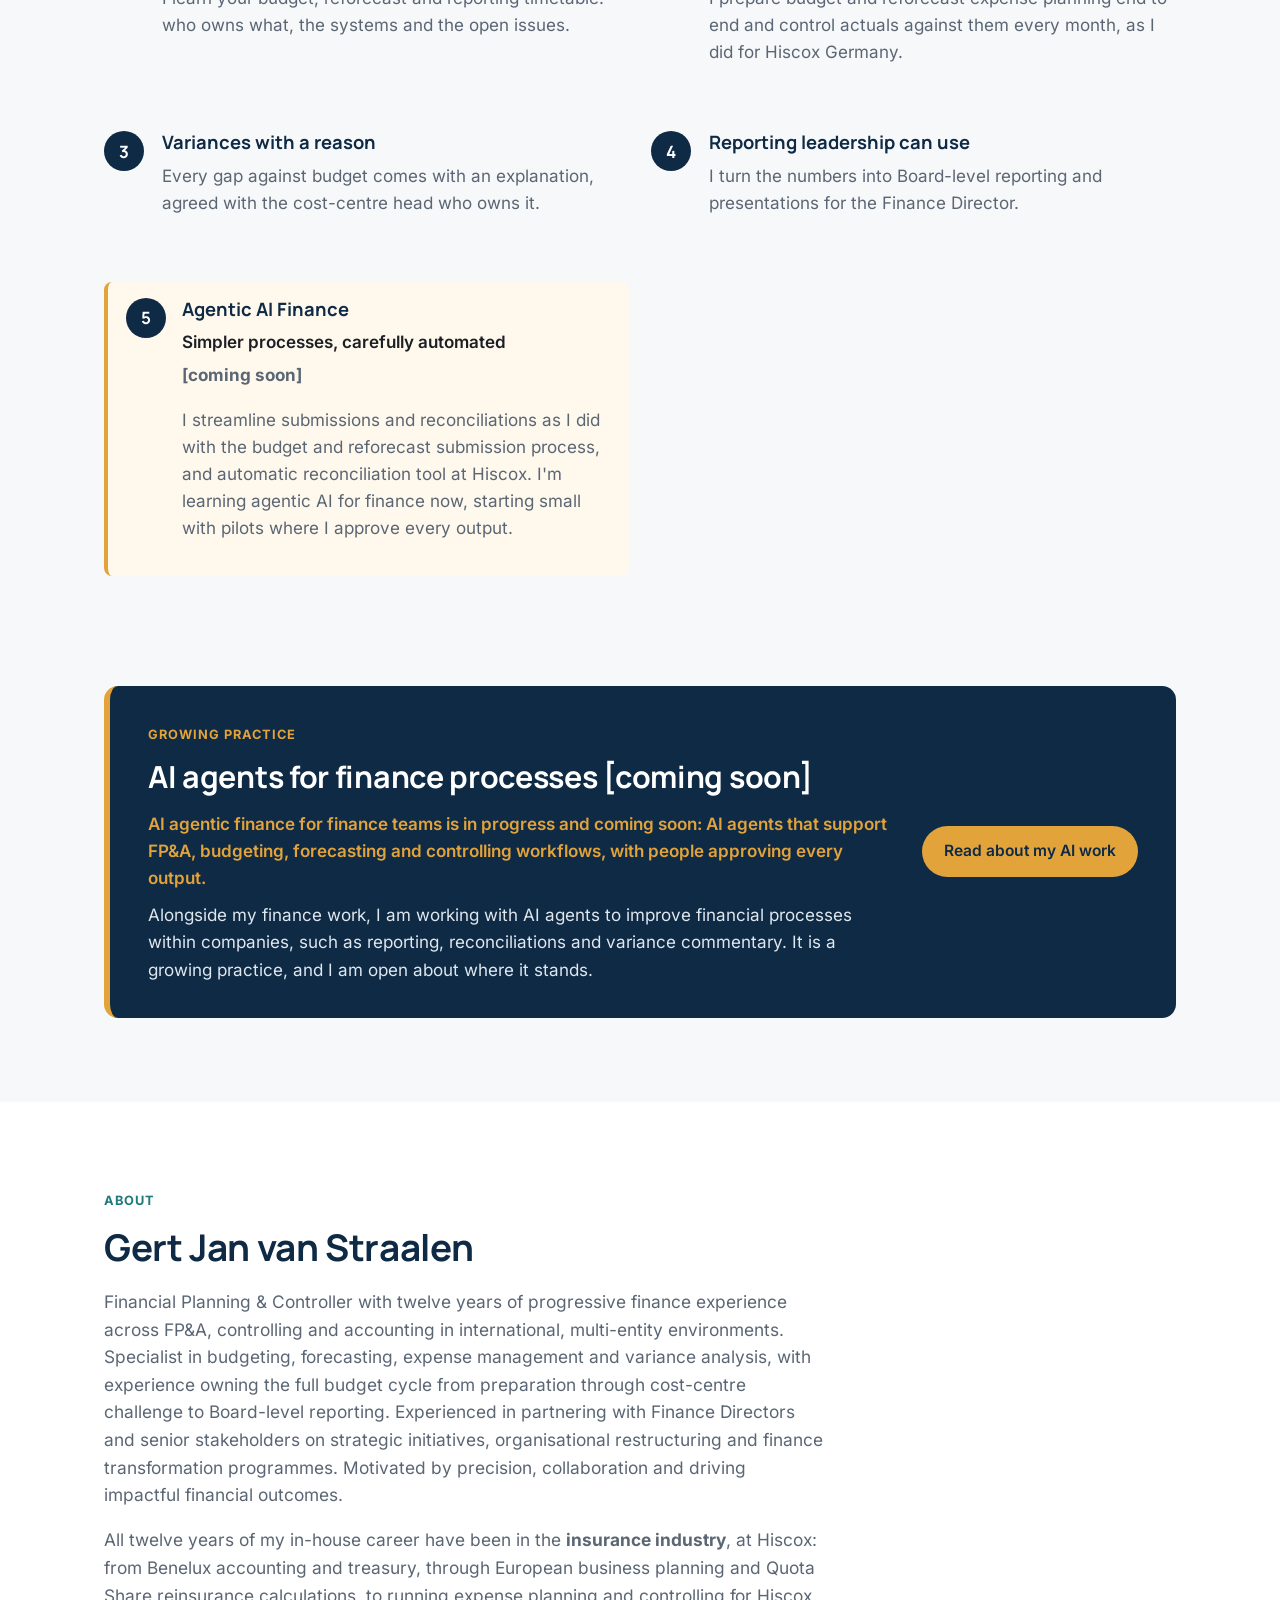
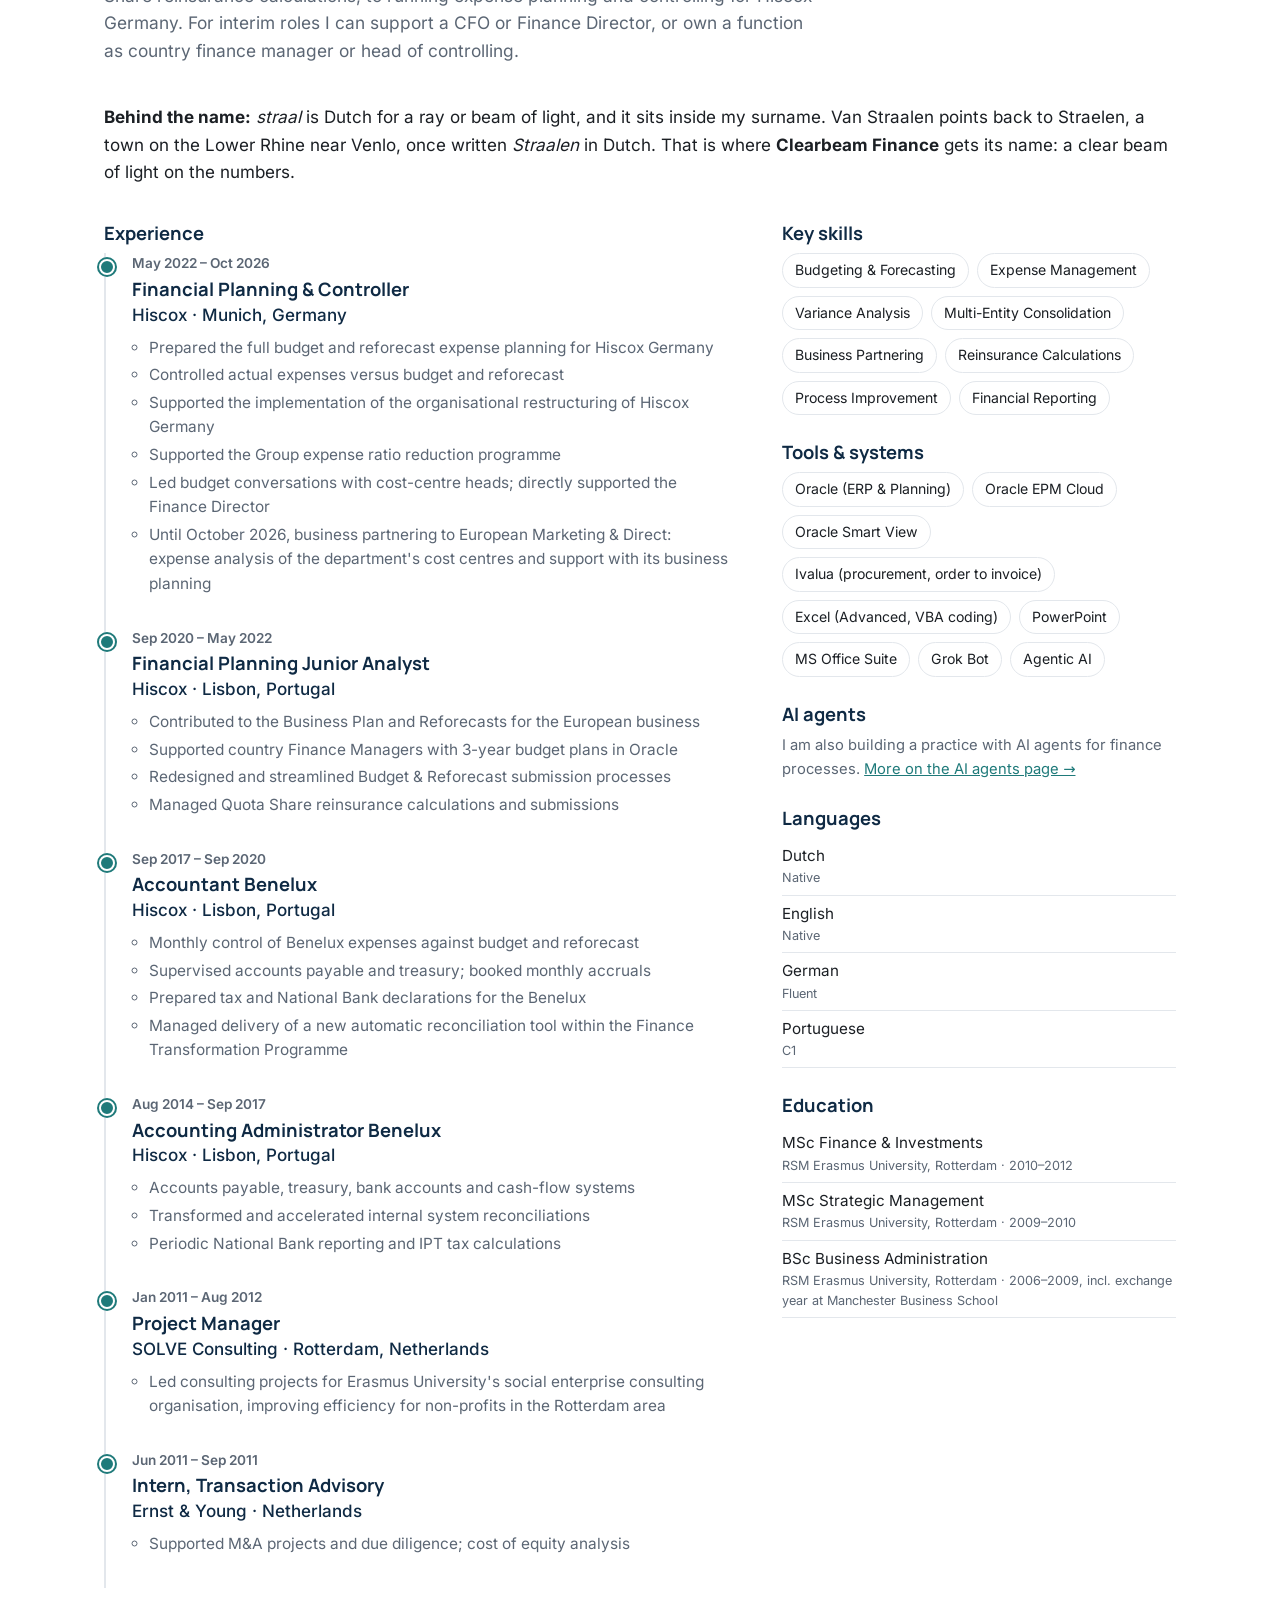
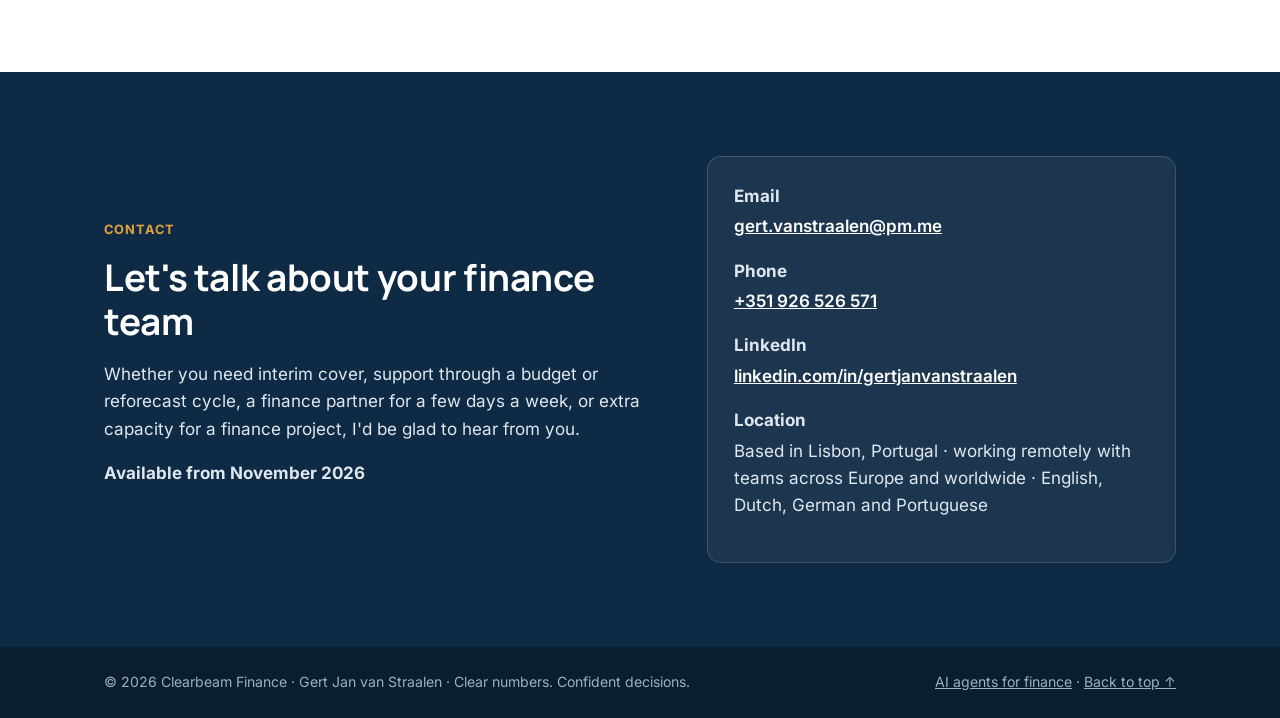
==== commit 00c6c75f: "Box 04 full width" ====
--- a/index.html
+++ b/index.html
@@ -109,7 +109,7 @@
           <li>Day-to-day support in running a finance department</li>
         </ul>
       </article>
-      <article class="card">
+      <article class="card" style="grid-column:1/-1">
         <div class="icon">04</div>
         <h3>Finance change projects</h3>
         <p>Projects and hands-on delivery when finance is changing, from shaping the change to doing the work until it runs.</p>
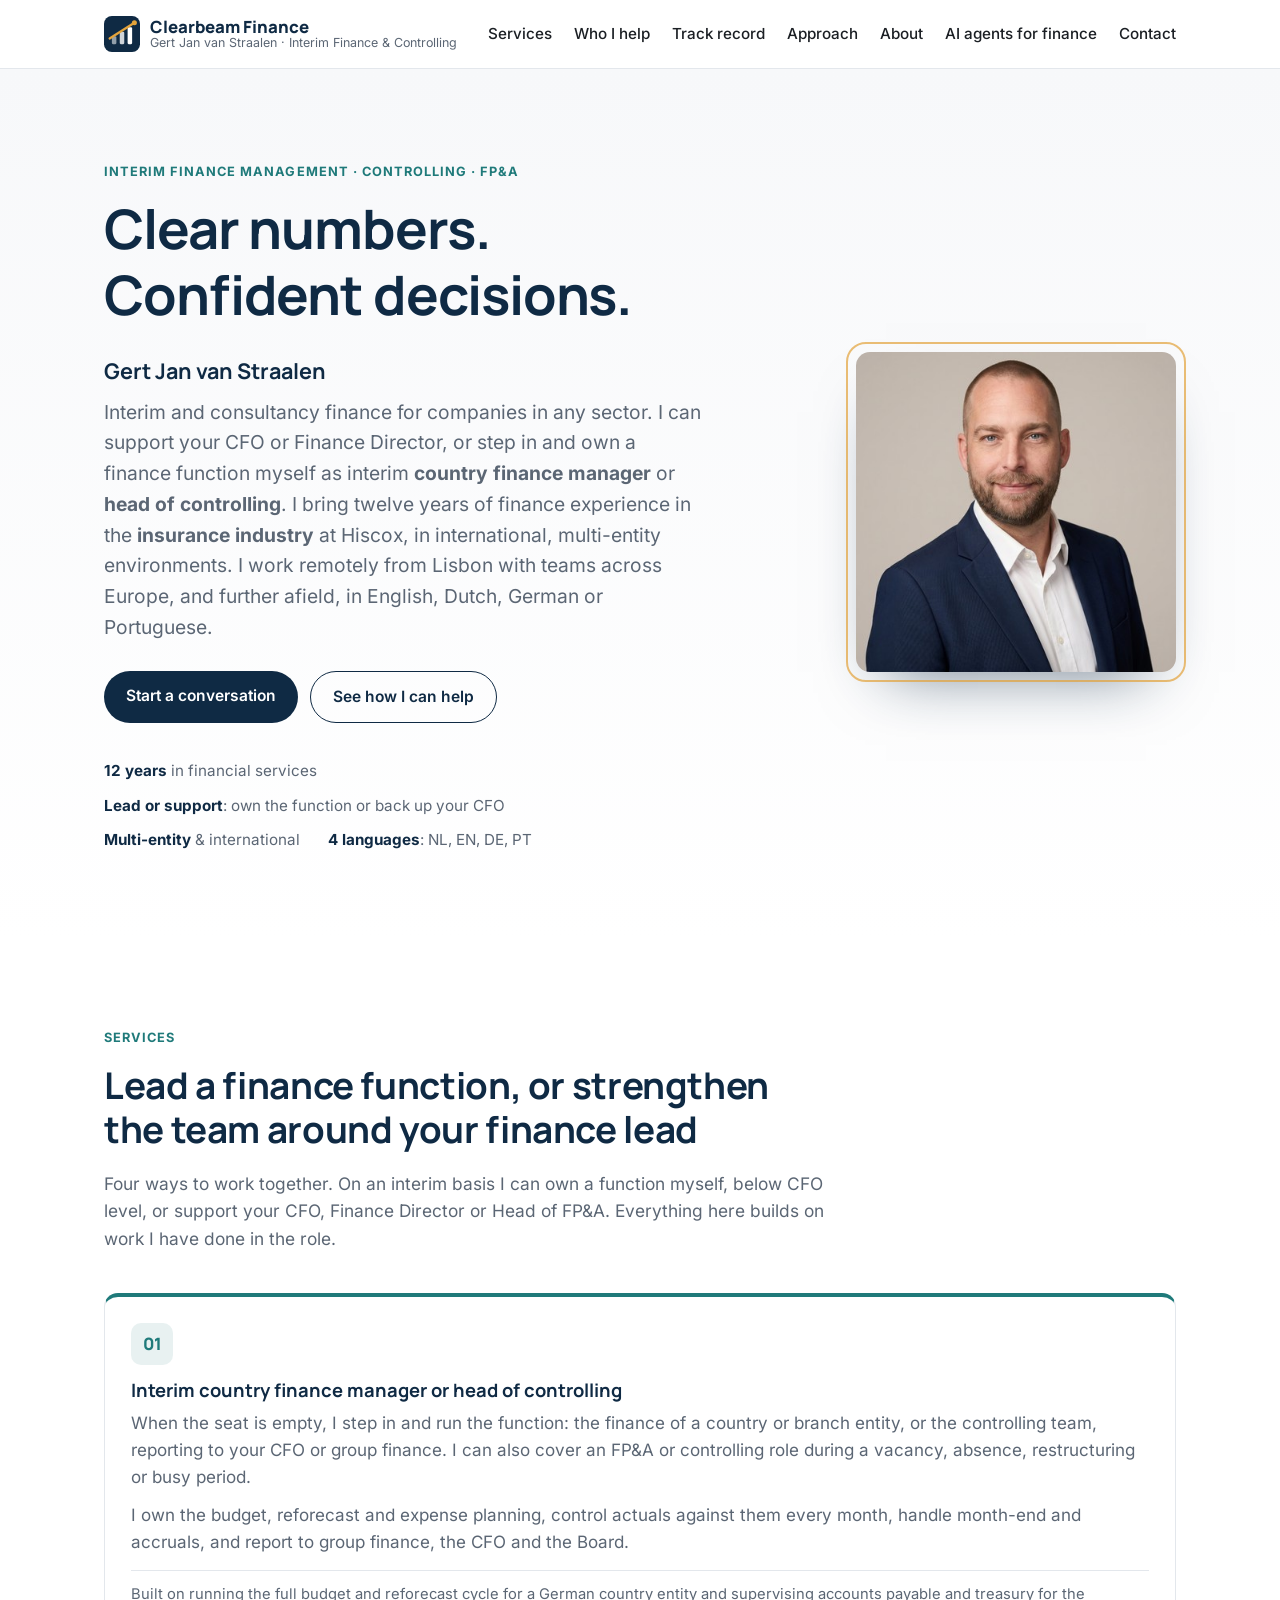
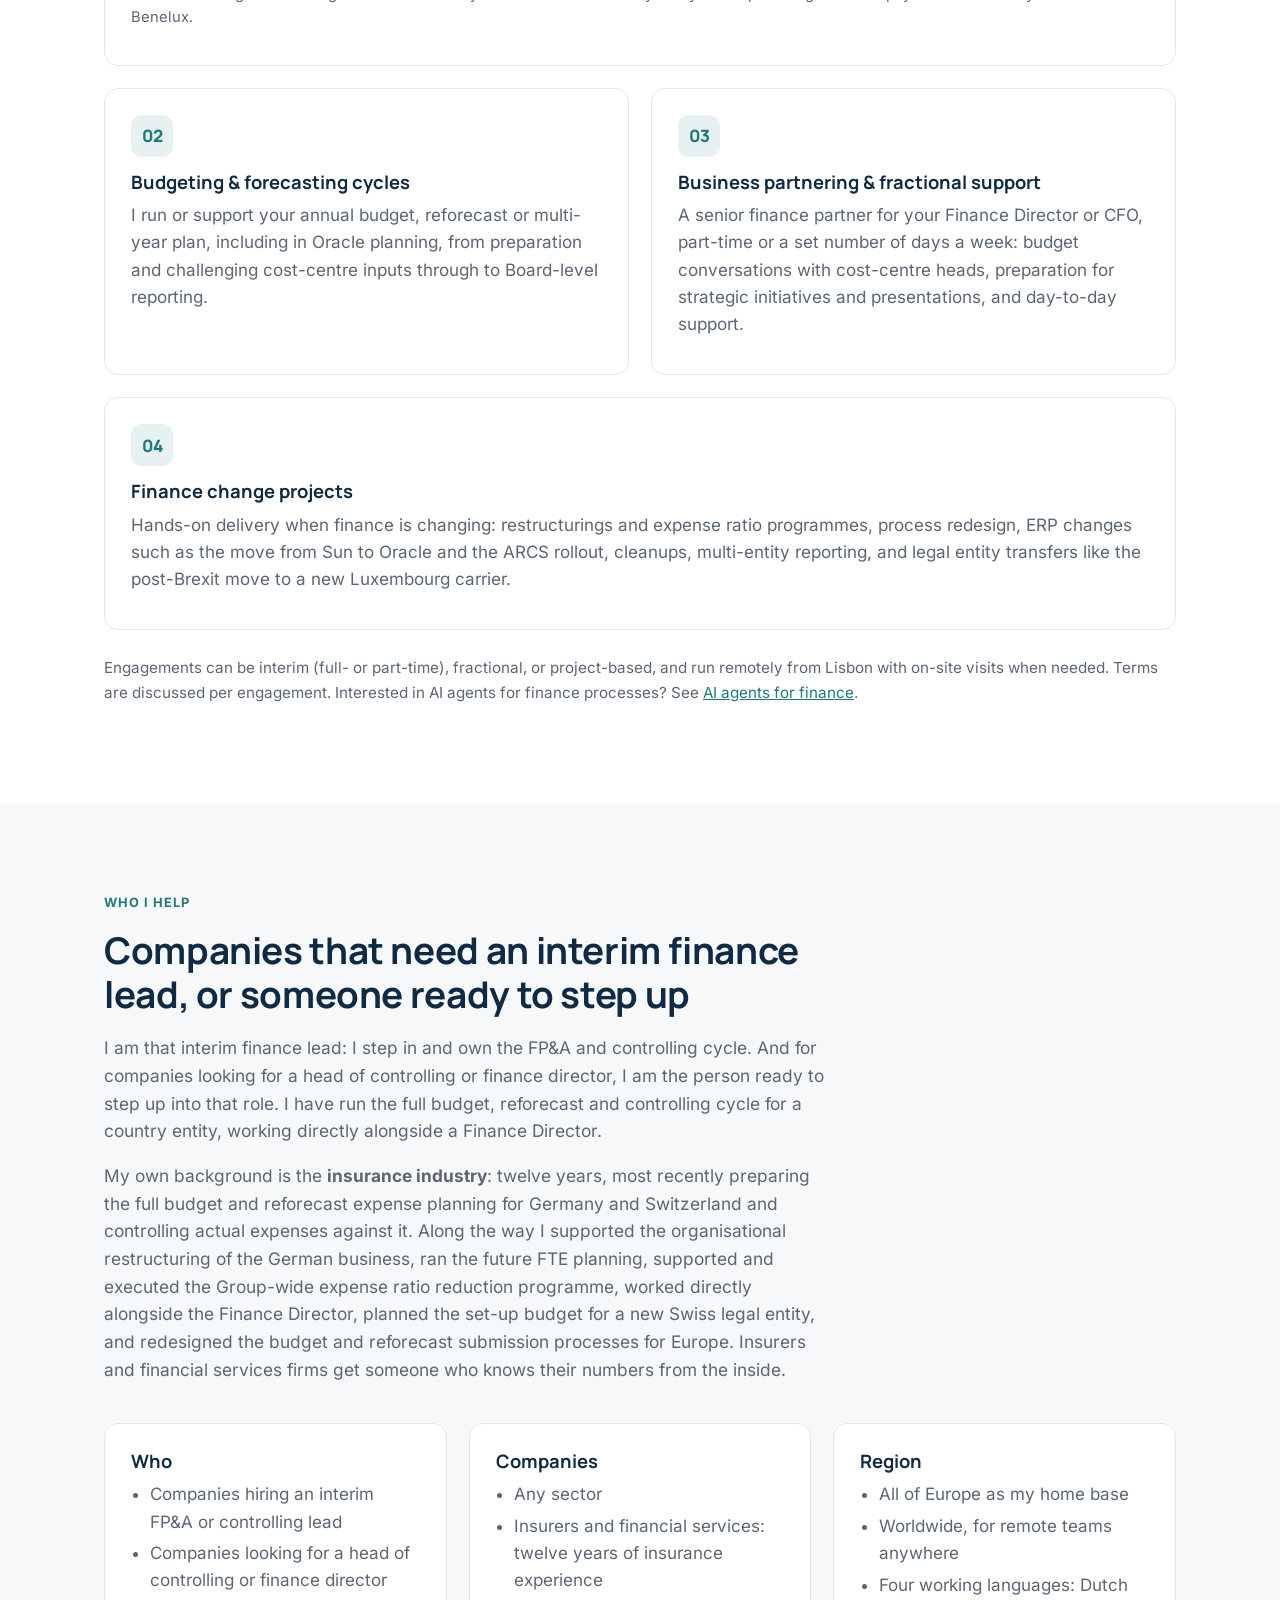
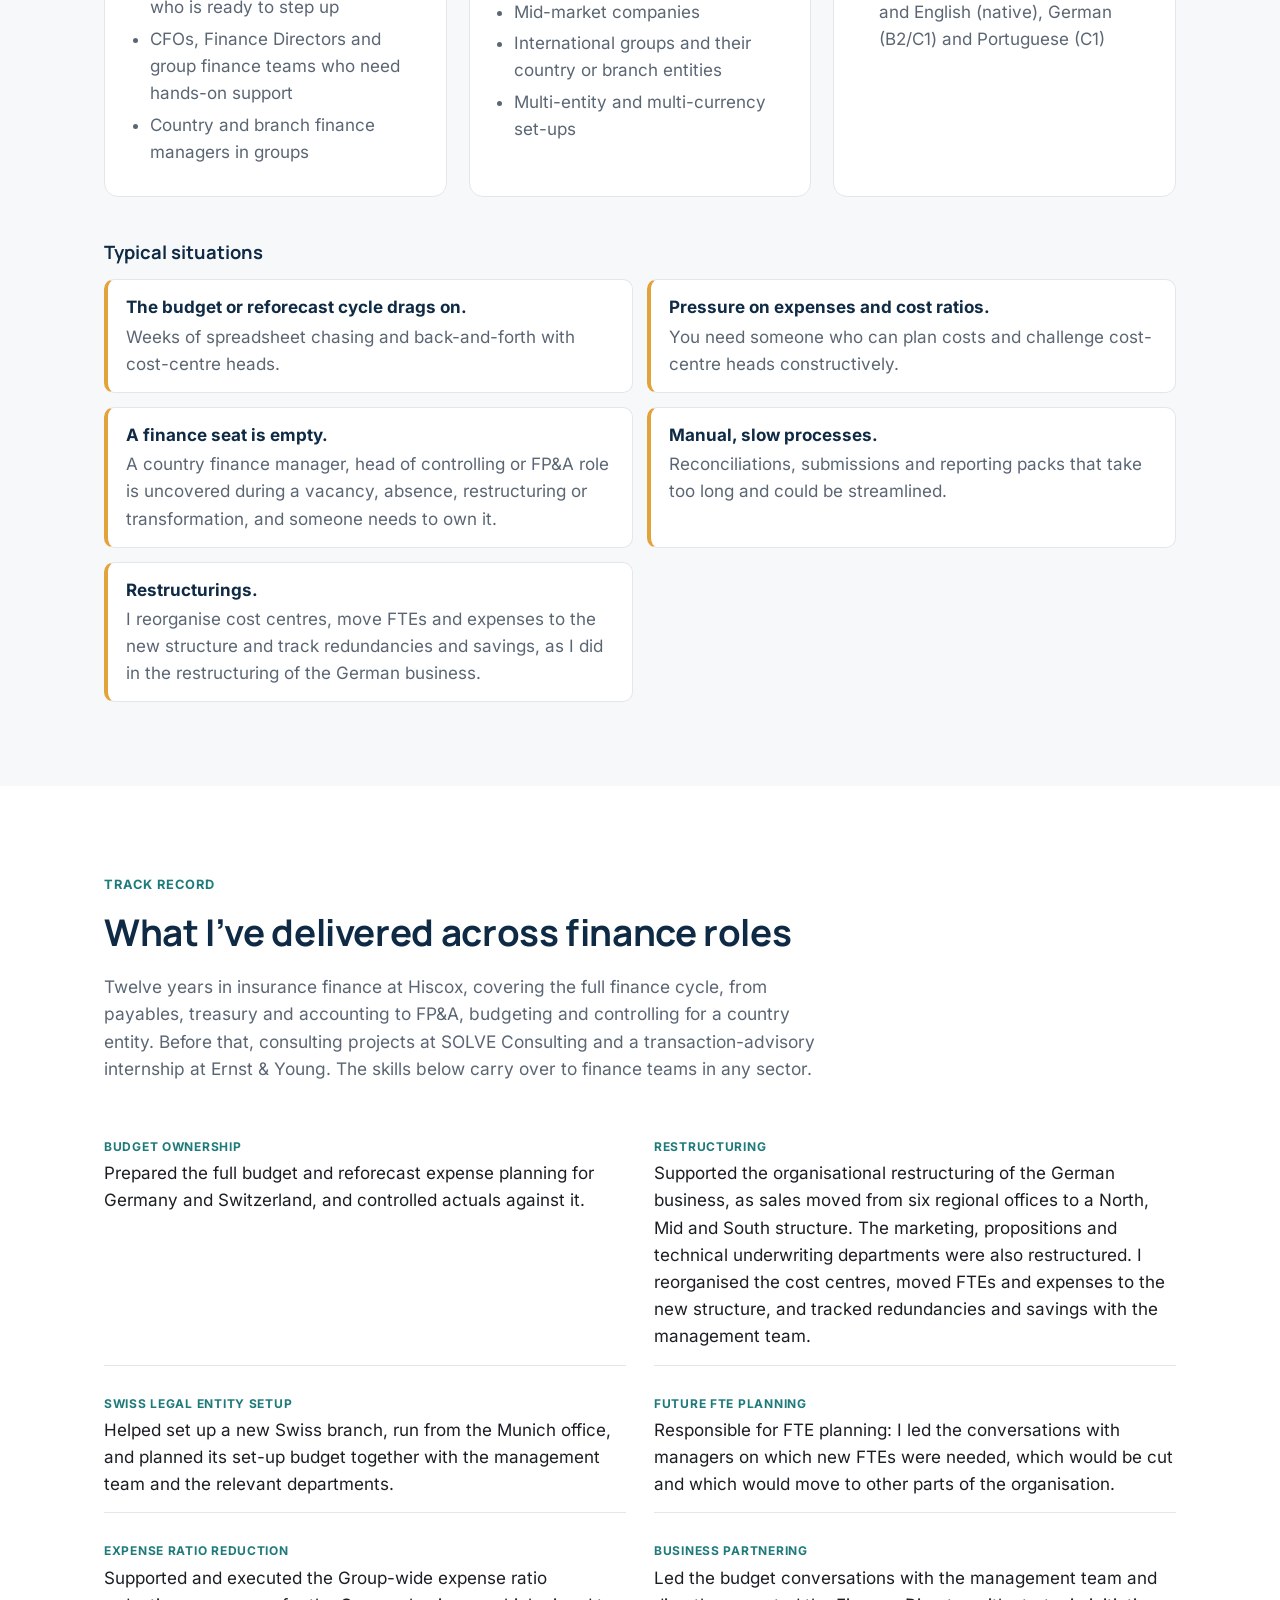
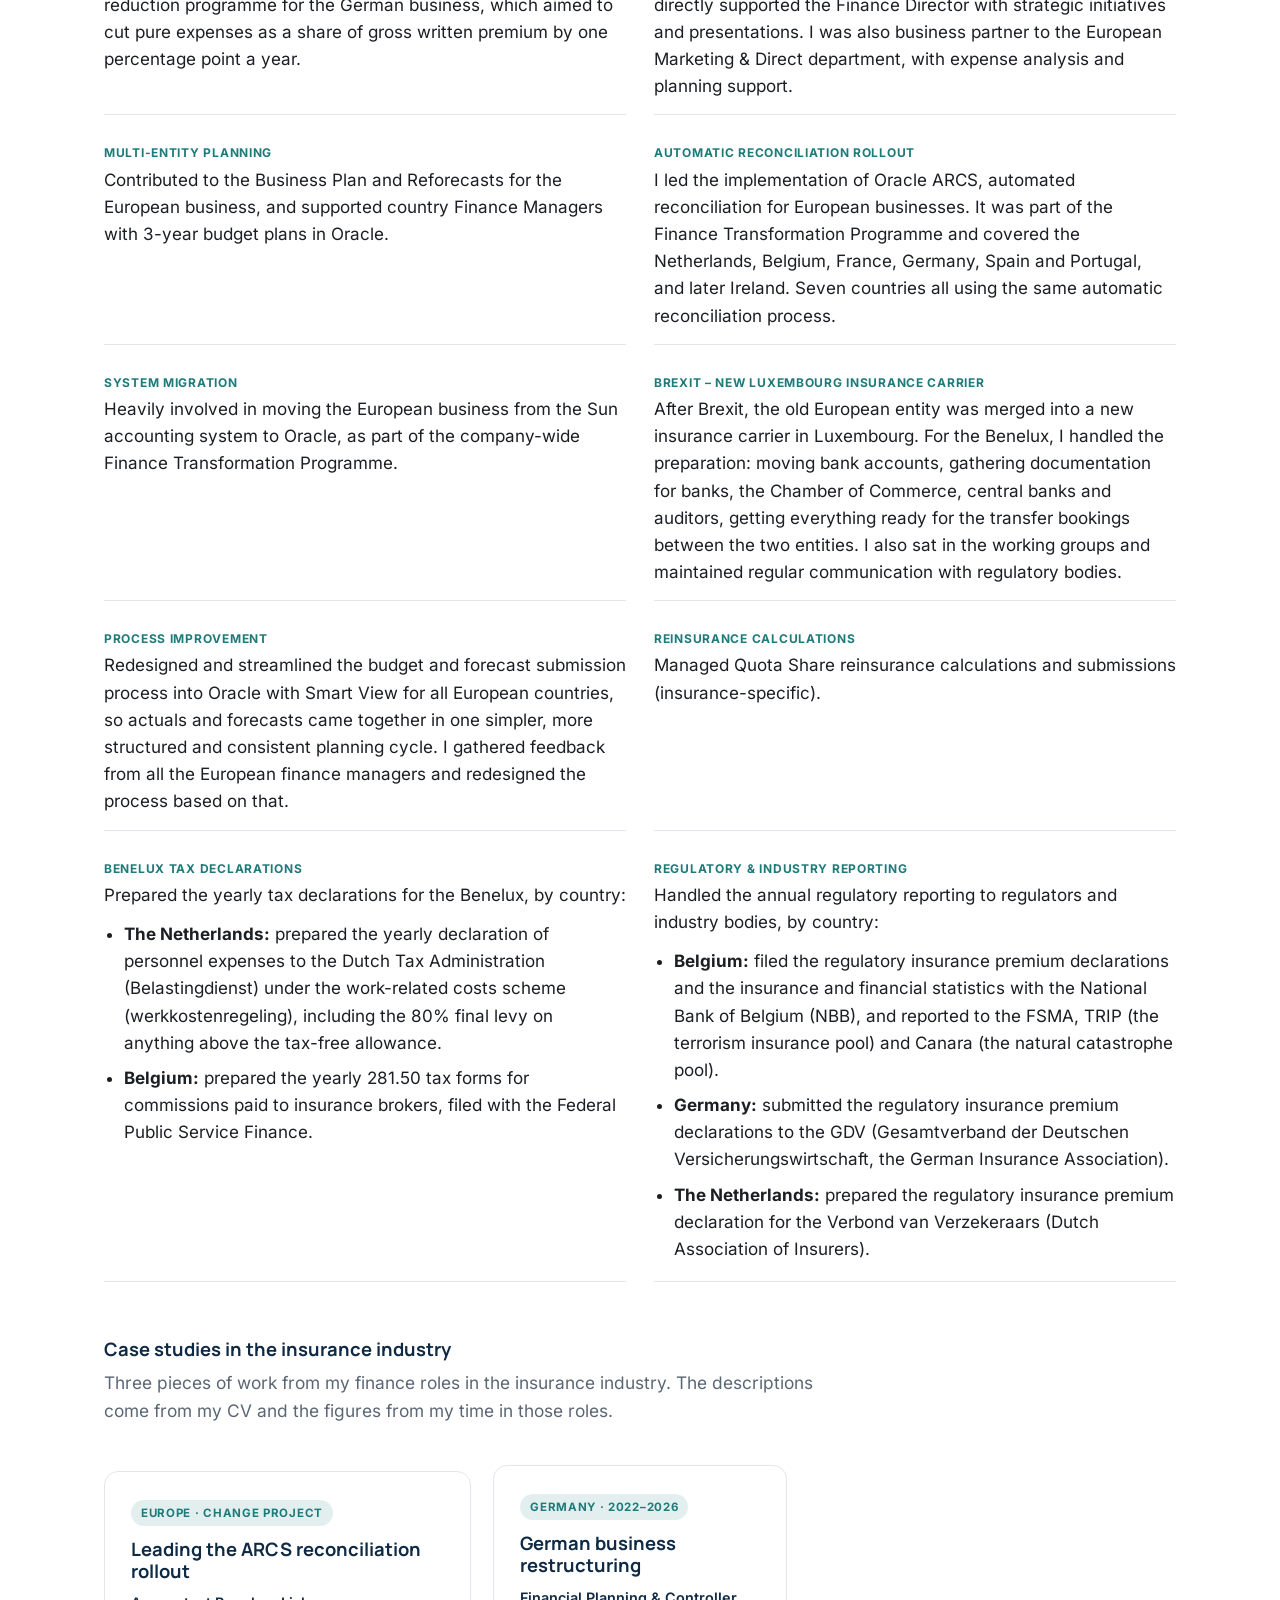
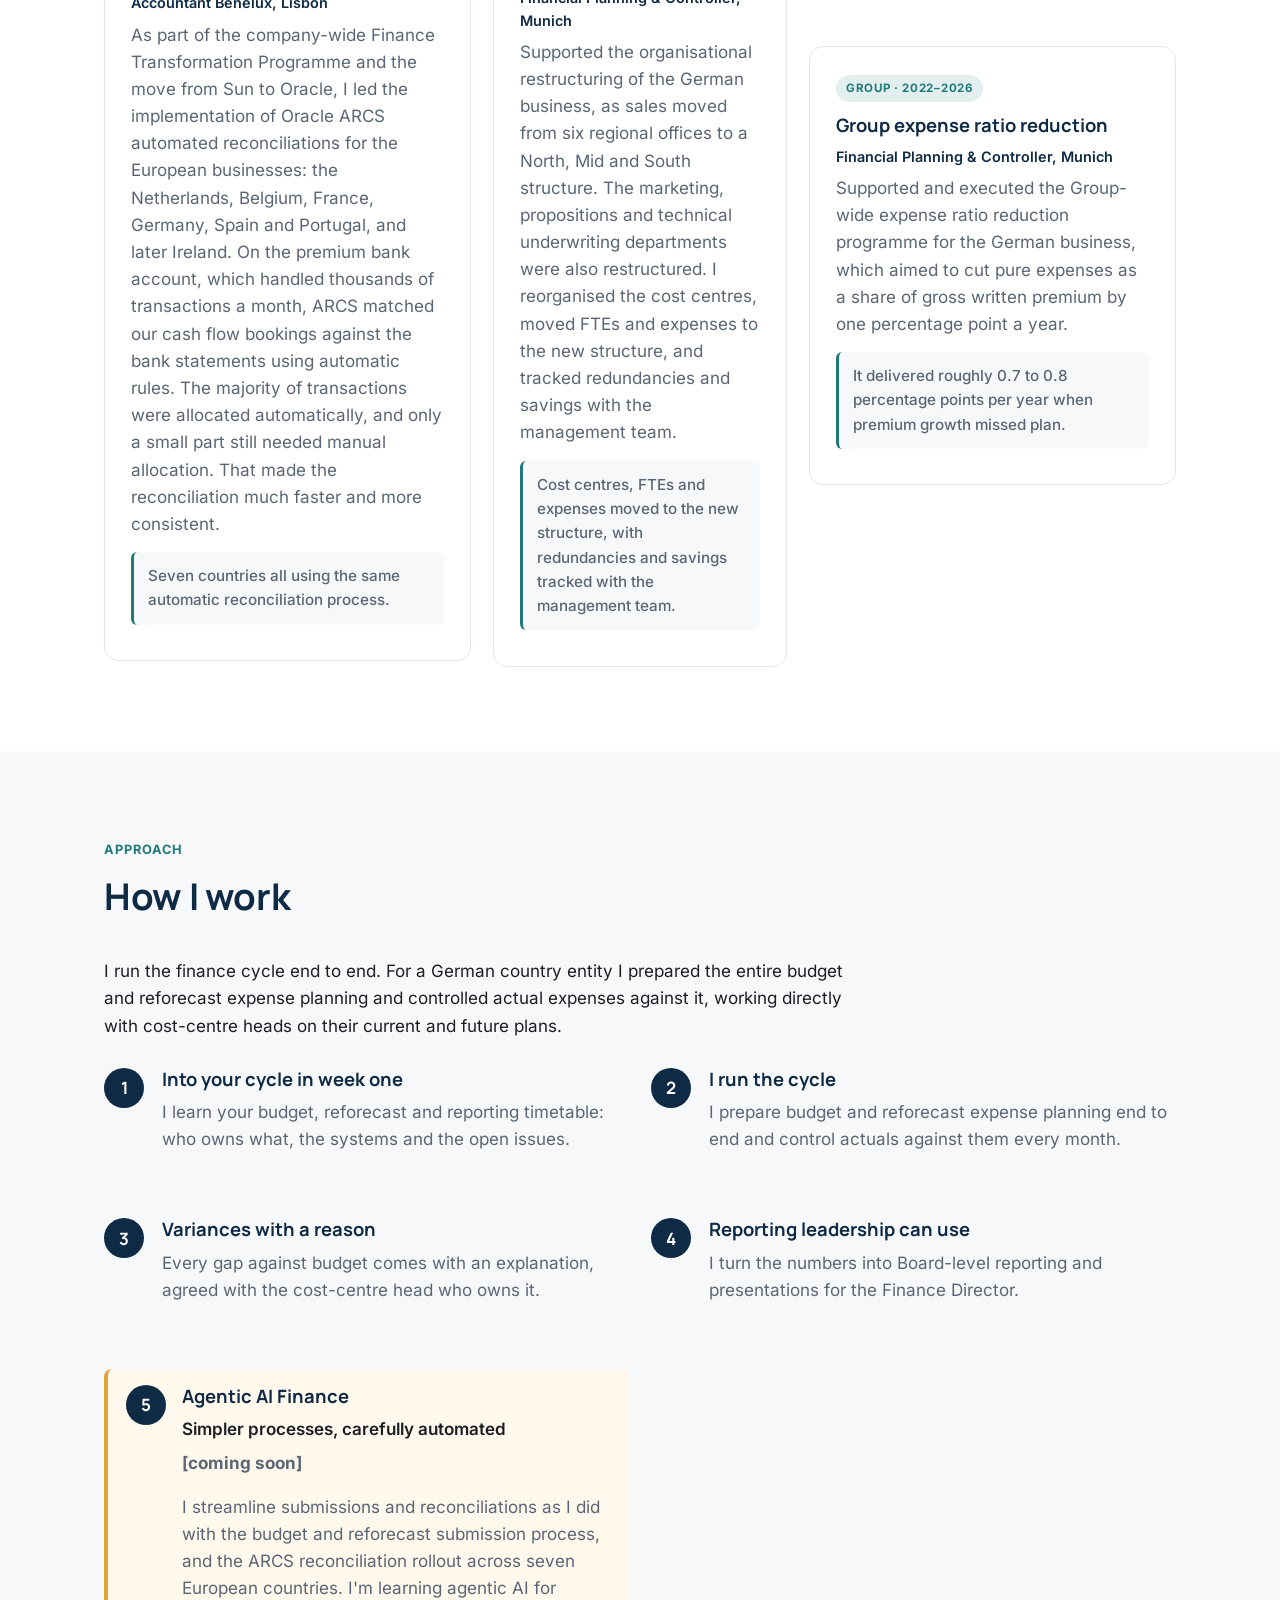
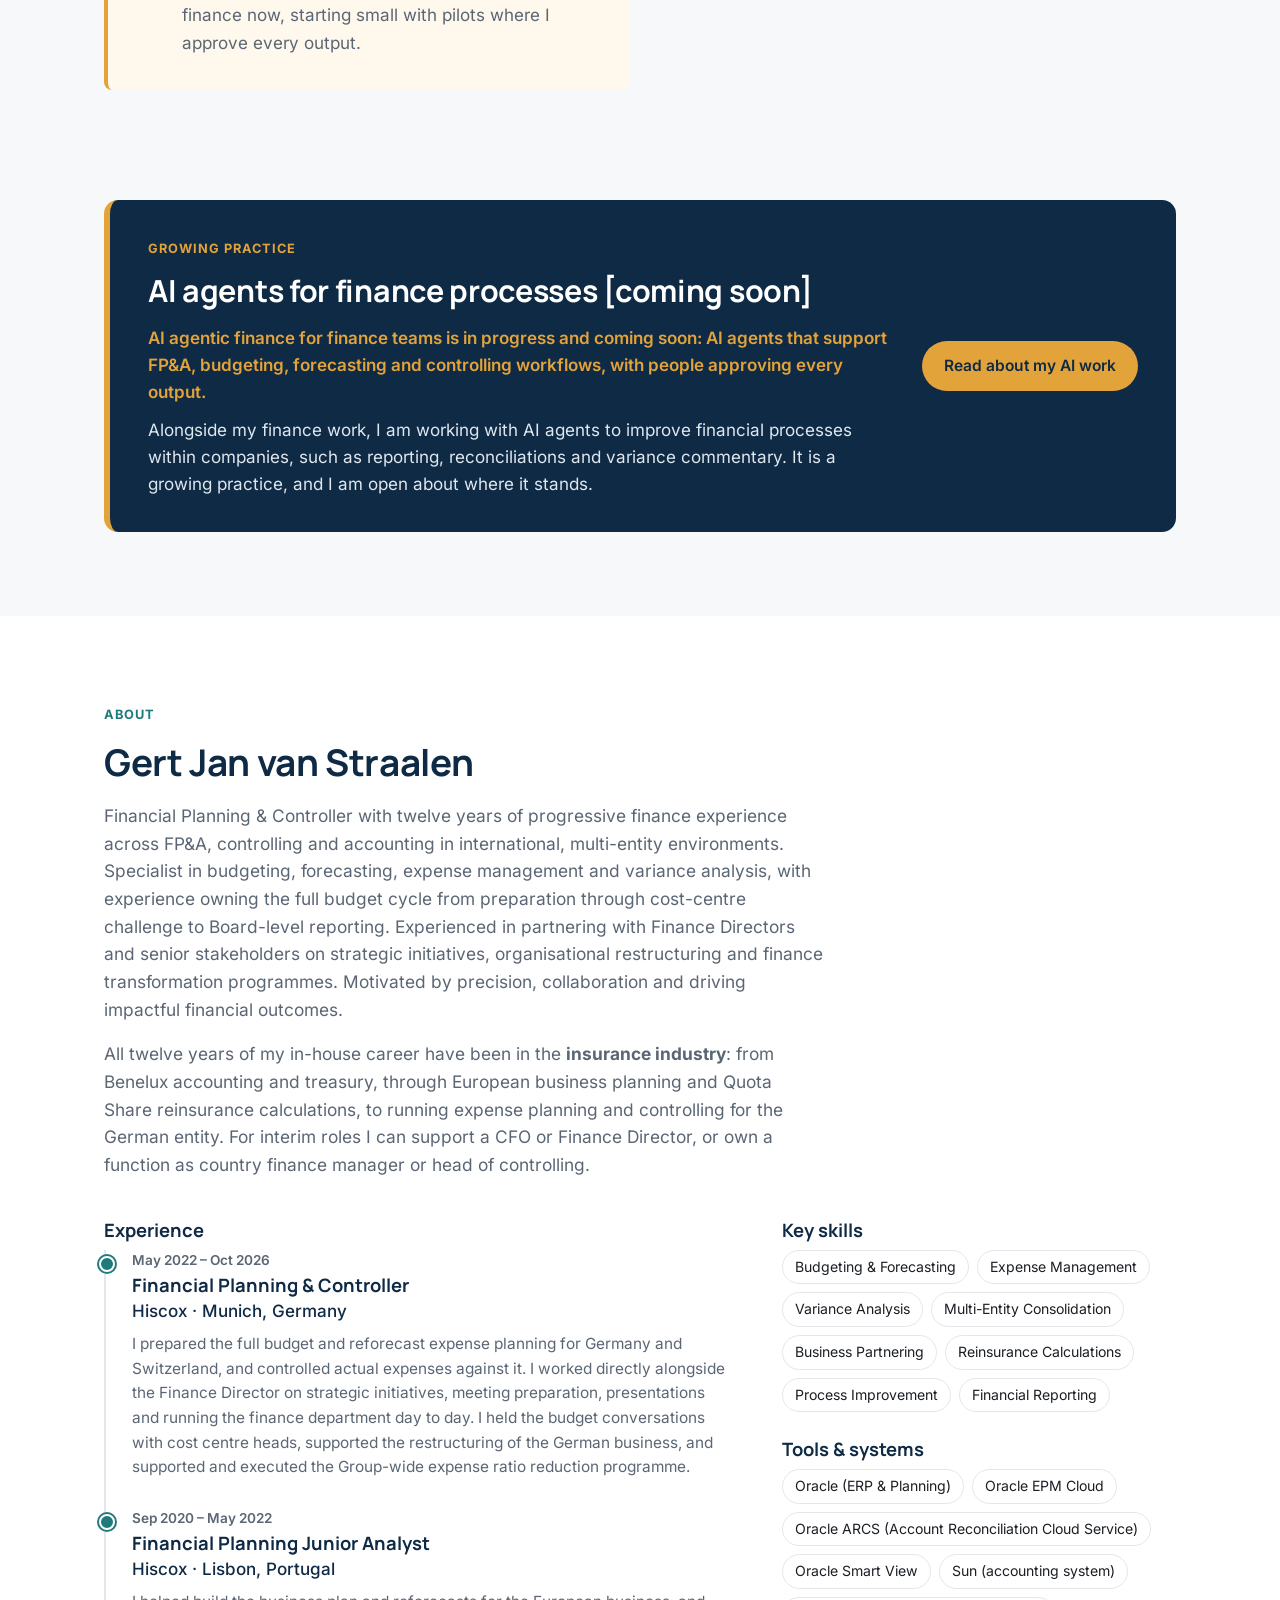
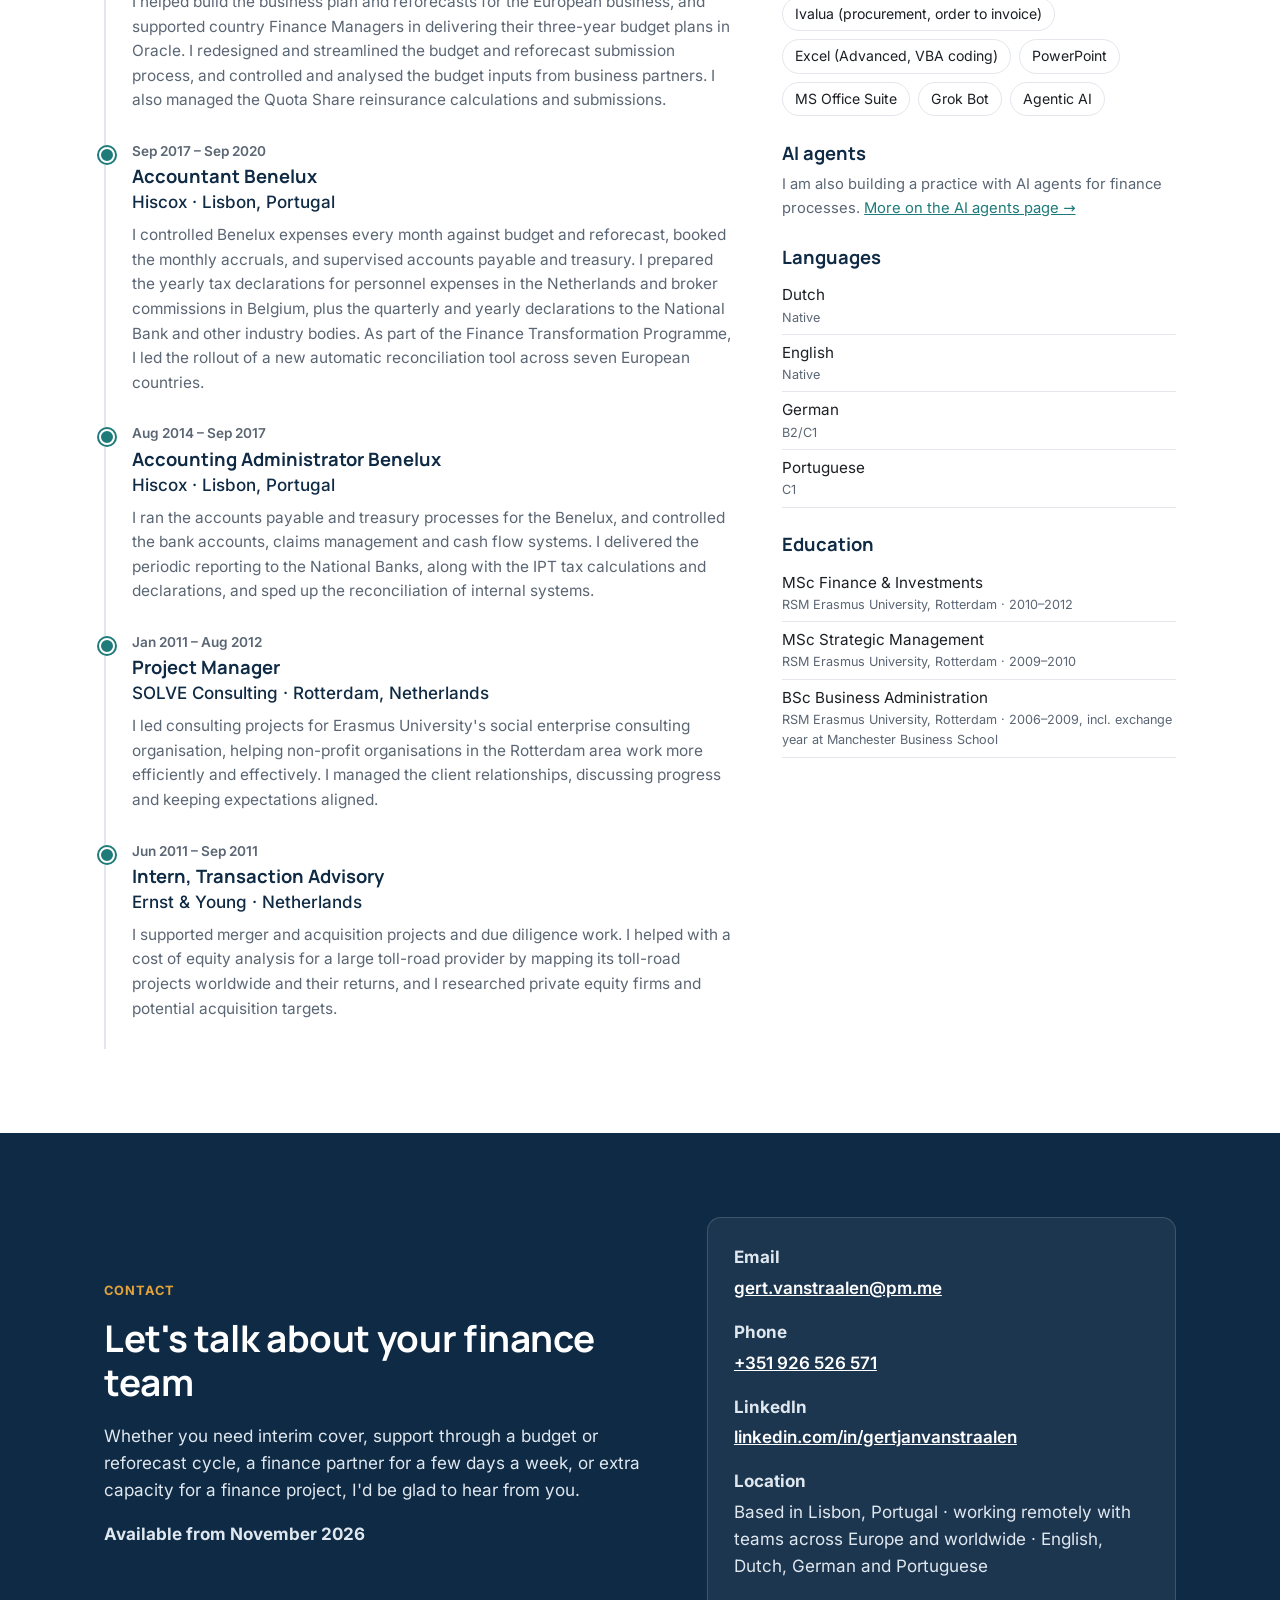
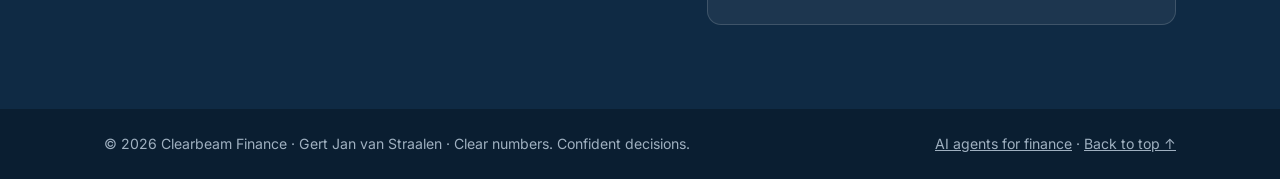
==== commit f80d0758: "Track record, case studies, services and nav updates (Oct 31)" ====
--- a/index.html
+++ b/index.html
@@ -30,7 +30,7 @@
         <li class="m"><a href="#track-record">Track record</a></li>
         <li><a href="#approach">Approach</a></li>
         <li><a href="#about">About</a></li>
-        <li class="m"><a href="ai-agents.html">AI agents</a></li>
+        <li class="m"><a href="ai-agents.html">AI agents for finance</a></li>
         <li class="m"><a href="#contact">Contact</a></li>
       </ul>
     </nav>
@@ -74,52 +74,24 @@
       <article class="card card-wide">
         <div class="icon">01</div>
         <h3>Interim country finance manager or head of controlling</h3>
-        <p>When the seat itself is empty, I step in and run the function, not just support it: the finance of a country or branch entity, or the controlling team, reporting to your CFO or group finance. I do not offer interim CFO roles; I focus on the functions below that level that I can own fully. If you need cover rather than a new owner, I can also step into an FP&amp;A or controlling role during a vacancy, absence, restructuring or busy period, supporting your finance lead and keeping the cycle on track.</p>
-        <div class="split">
-          <ul>
-            <li>Own the budget, reforecast and expense planning for the entity</li>
-            <li>Monthly control of actuals against budget and reforecast, variance analysis, accruals and month-end</li>
-            <li>Budget conversations with cost-centre heads about current and future plans</li>
-          </ul>
-          <ul>
-            <li>Reporting to group finance, the CFO or Finance Director and the Board</li>
-            <li>Keeping accounts payable, treasury and local declarations under control</li>
-            <li>Steady leadership through a vacancy, restructuring or transition</li>
-          </ul>
-        </div>
-        <p class="card-foot">Built on preparing the entire budget and reforecast expense planning for Hiscox Germany, supervising accounts payable and treasury for the Benelux, and working closely with the Finance Director and country Finance Managers.</p>
+        <p>When the seat is empty, I step in and run the function: the finance of a country or branch entity, or the controlling team, reporting to your CFO or group finance. I can also cover an FP&amp;A or controlling role during a vacancy, absence, restructuring or busy period.</p>
+        <p>I own the budget, reforecast and expense planning, control actuals against them every month, handle month-end and accruals, and report to group finance, the CFO and the Board.</p>
+        <p class="card-foot">Built on running the full budget and reforecast cycle for a German country entity and supervising accounts payable and treasury for the Benelux.</p>
       </article>
       <article class="card">
         <div class="icon">02</div>
         <h3>Budgeting &amp; forecasting cycles</h3>
-        <p>Run or support an annual budget, reforecast or multi-year plan, from preparation and cost-centre challenge through to Board-level reporting.</p>
-        <ul>
-          <li>Annual budgets, reforecasts and business plans</li>
-          <li>Multi-year (e.g. 3-year) budget plans, including in Oracle planning</li>
-          <li>Challenging and analysing business partners' budget inputs</li>
-        </ul>
+        <p>I run or support your annual budget, reforecast or multi-year plan, including in Oracle planning, from preparation and challenging cost-centre inputs through to Board-level reporting.</p>
       </article>
       <article class="card">
         <div class="icon">03</div>
         <h3>Business partnering &amp; fractional support</h3>
-        <p>A senior finance partner for your Finance Director or CFO, part-time or for a set number of days a week.</p>
-        <ul>
-          <li>Budget conversations with cost-centre heads about current and future plans</li>
-          <li>Preparation for strategic initiatives, meetings and presentations</li>
-          <li>Day-to-day support in running a finance department</li>
-        </ul>
+        <p>A senior finance partner for your Finance Director or CFO, part-time or a set number of days a week: budget conversations with cost-centre heads, preparation for strategic initiatives and presentations, and day-to-day support.</p>
       </article>
       <article class="card" style="grid-column:1/-1">
         <div class="icon">04</div>
         <h3>Finance change projects</h3>
-        <p>Projects and hands-on delivery when finance is changing, from shaping the change to doing the work until it runs.</p>
-        <ul>
-          <li>Organisational restructuring and expense-ratio programmes</li>
-          <li>Process redesign: streamlining budget and reforecast submissions and reconciliations</li>
-          <li>ERP and system changes: the finance side of rollouts, getting budgets, reconciliations and reporting working in the new set-up (Oracle ERP and Planning experience)</li>
-          <li>Cleanup and remediation: bringing reconciliations, accruals and expense control back in order</li>
-          <li>Multi-entity and multi-currency consolidation and reporting across European operations</li>
-        </ul>
+        <p>Hands-on delivery when finance is changing: restructurings and expense ratio programmes, process redesign, ERP changes such as the move from Sun to Oracle and the ARCS rollout, cleanups, multi-entity reporting, and legal entity transfers like the post-Brexit move to a new Luxembourg carrier.</p>
       </article>
     </div>
     <p class="note">Engagements can be interim (full- or part-time), fractional, or project-based, and run remotely from Lisbon with on-site visits when needed. <!-- TODO: confirm travel/on-site availability --> Terms are discussed per engagement. Interested in AI agents for finance processes? See <a href="ai-agents.html">AI agents for finance</a>.</p>
@@ -132,8 +104,8 @@
     <div class="section-head">
       <span class="eyebrow">Who I help</span>
       <h2>Companies that need an interim finance lead, or someone ready to step up</h2>
-      <p>I work with companies in any sector, from mid-market businesses to international groups and their country or branch entities. Some need an interim FP&amp;A or controlling lead who owns the cycle; others are looking for a head of controlling or finance director and want someone who can step into that role. To be clear about where I stand: I have run the full budget, reforecast and controlling cycle for a country entity and worked directly alongside a Finance Director, but I have not yet managed a team. Leading a finance function is the realistic next step I am ready to take.</p>
-      <p>My own background is the <strong>insurance industry</strong>: twelve years at Hiscox, including Quota Share reinsurance calculations, IPT tax calculations and tax declarations on broker commissions. Insurers and financial services firms get someone who knows their numbers from the inside; companies in other sectors get the same planning, controlling and business-partnering discipline.</p>
+      <p>I am that interim finance lead: I step in and own the FP&amp;A and controlling cycle. And for companies looking for a head of controlling or finance director, I am the person ready to step up into that role. I have run the full budget, reforecast and controlling cycle for a country entity, working directly alongside a Finance Director.</p>
+      <p>My own background is the <strong>insurance industry</strong>: twelve years, most recently preparing the full budget and reforecast expense planning for Germany and Switzerland and controlling actual expenses against it. Along the way I supported the organisational restructuring of the German business, ran the future FTE planning, supported and executed the Group-wide expense ratio reduction programme, worked directly alongside the Finance Director, planned the set-up budget for a new Swiss legal entity, and redesigned the budget and reforecast submission processes for Europe. Insurers and financial services firms get someone who knows their numbers from the inside.</p>
     </div>
     <div class="grid grid-3">
       <div class="card">
@@ -160,7 +132,7 @@
         <ul>
           <li>All of Europe as my home base</li>
           <li>Worldwide, for remote teams anywhere</li>
-          <li>Four working languages: Dutch and English (native), German (fluent) and Portuguese (C1)</li>
+          <li>Four working languages: Dutch and English (native), German (B2/C1) and Portuguese (C1)</li>
         </ul>
       </div>
     </div>
@@ -170,6 +142,7 @@
       <li><strong>Pressure on expenses and cost ratios.</strong> You need someone who can plan costs and challenge cost-centre heads constructively.</li>
       <li><strong>A finance seat is empty.</strong> A country finance manager, head of controlling or FP&amp;A role is uncovered during a vacancy, absence, restructuring or transformation, and someone needs to own it.</li>
       <li><strong>Manual, slow processes.</strong> Reconciliations, submissions and reporting packs that take too long and could be streamlined.</li>
+      <li><strong>Restructurings.</strong> I reorganise cost centres, move FTEs and expenses to the new structure and track redundancies and savings, as I did in the restructuring of the German business.</li>
     </ul>
   </div>
 </section>
@@ -179,46 +152,63 @@
   <div class="wrap">
     <div class="section-head">
       <span class="eyebrow">Track record</span>
-      <h2>What I have done in the role</h2>
-      <p>My in-house experience is twelve years in the insurance industry, in finance at Hiscox (2014–2026), across its German, European and Benelux operations, plus earlier consulting projects at SOLVE Consulting and a transaction-advisory internship at Ernst &amp; Young. The skills below carry over to finance teams in any sector.</p>
+      <h2>What I&rsquo;ve delivered across finance roles</h2>
+      <p>Twelve years in insurance finance at Hiscox, covering the full finance cycle, from payables, treasury and accounting to FP&amp;A, budgeting and controlling for a country entity. Before that, consulting projects at SOLVE Consulting and a transaction-advisory internship at Ernst &amp; Young. The skills below carry over to finance teams in any sector.</p>
     </div>
     <ul class="proof">
-      <li><span class="proof-k">Budget ownership</span>Prepared the full budget and reforecast expense planning for a country entity (Hiscox Germany), and controlled actuals against it.</li>
-      <li><span class="proof-k">Restructuring</span>Supported the implementation of the organisational restructuring of Hiscox Germany.</li>
-      <li><span class="proof-k">Cost programmes</span>Supported the Group in its expense ratio reduction programme.</li>
-      <li><span class="proof-k">Business partnering</span>Ran budget conversations with cost-centre heads and directly supported the Finance Director with strategic initiatives and presentations. Until October 2026, business partner to the European Marketing &amp; Direct department, with expense analysis and planning support.</li>
+      <li><span class="proof-k">Budget ownership</span>Prepared the full budget and reforecast expense planning for Germany and Switzerland, and controlled actuals against it.</li>
+      <li><span class="proof-k">Restructuring</span>Supported the organisational restructuring of the German business, as sales moved from six regional offices to a North, Mid and South structure. The marketing, propositions and technical underwriting departments were also restructured. I reorganised the cost centres, moved FTEs and expenses to the new structure, and tracked redundancies and savings with the management team.</li>
+      <li><span class="proof-k">Swiss legal entity setup</span>Helped set up a new Swiss branch, run from the Munich office, and planned its set-up budget together with the management team and the relevant departments.</li>
+      <li><span class="proof-k">Future FTE planning</span>Responsible for FTE planning: I led the conversations with managers on which new FTEs were needed, which would be cut and which would move to other parts of the organisation.</li>
+      <li><span class="proof-k">Expense ratio reduction</span>Supported and executed the Group-wide expense ratio reduction programme for the German business, which aimed to cut pure expenses as a share of gross written premium by one percentage point a year.</li>
+      <li><span class="proof-k">Business partnering</span>Led the budget conversations with the management team and directly supported the Finance Director with strategic initiatives and presentations. I was also business partner to the European Marketing &amp; Direct department, with expense analysis and planning support.</li>
       <li><span class="proof-k">Multi-entity planning</span>Contributed to the Business Plan and Reforecasts for the European business, and supported country Finance Managers with 3-year budget plans in Oracle.</li>
-      <li><span class="proof-k">Process improvement</span>Redesigned and streamlined the budget and reforecast submission process; managed the delivery of a new automatic reconciliation tool as part of the Finance Transformation Programme.</li>
+      <li><span class="proof-k">Automatic reconciliation rollout</span>I led the implementation of Oracle ARCS, automated reconciliation for European businesses. It was part of the Finance Transformation Programme and covered the Netherlands, Belgium, France, Germany, Spain and Portugal, and later Ireland. Seven countries all using the same automatic reconciliation process.</li>
+      <li><span class="proof-k">System migration</span>Heavily involved in moving the European business from the Sun accounting system to Oracle, as part of the company-wide Finance Transformation Programme.</li>
+      <li><span class="proof-k">Brexit &ndash; New Luxembourg Insurance Carrier</span>After Brexit, the old European entity was merged into a new insurance carrier in Luxembourg. For the Benelux, I handled the preparation: moving bank accounts, gathering documentation for banks, the Chamber of Commerce, central banks and auditors, getting everything ready for the transfer bookings between the two entities. I also sat in the working groups and maintained regular communication with regulatory bodies.</li>
+      <li><span class="proof-k">Process improvement</span>Redesigned and streamlined the budget and forecast submission process into Oracle with Smart View for all European countries, so actuals and forecasts came together in one simpler, more structured and consistent planning cycle. I gathered feedback from all the European finance managers and redesigned the process based on that.</li>
       <li><span class="proof-k">Reinsurance calculations</span>Managed Quota Share reinsurance calculations and submissions (insurance-specific).</li>
-      <li><span class="proof-k">Benelux compliance</span>Prepared tax declarations and quarterly and yearly National Bank declarations for the Benelux.</li>
+      <li><span class="proof-k">Benelux tax declarations</span>Prepared the yearly tax declarations for the Benelux, by country:
+        <ul class="country-list">
+          <li><strong>The Netherlands:</strong> prepared the yearly declaration of personnel expenses to the Dutch Tax Administration (Belastingdienst) under the work-related costs scheme (werkkostenregeling), including the 80% final levy on anything above the tax-free allowance.</li>
+          <li><strong>Belgium:</strong> prepared the yearly 281.50 tax forms for commissions paid to insurance brokers, filed with the Federal Public Service Finance.</li>
+        </ul>
+      </li>
+      <li><span class="proof-k">Regulatory &amp; industry reporting</span>Handled the annual regulatory reporting to regulators and industry bodies, by country:
+        <ul class="country-list">
+          <li><strong>Belgium:</strong> filed the regulatory insurance premium declarations and the insurance and financial statistics with the National Bank of Belgium (NBB), and reported to the FSMA, TRIP (the terrorism insurance pool) and Canara (the natural catastrophe pool).</li>
+          <li><strong>Germany:</strong> submitted the regulatory insurance premium declarations to the GDV (Gesamtverband der Deutschen Versicherungswirtschaft, the German Insurance Association).</li>
+          <li><strong>The Netherlands:</strong> prepared the regulatory insurance premium declaration for the Verbond van Verzekeraars (Dutch Association of Insurers).</li>
+        </ul>
+      </li>
     </ul>
 
     <!-- Three examples of work at Hiscox, based only on CV lines (see DRAFT_COPY.md for the source line of each). Scope/outcome details are marked "to confirm"; no numbers or results added. -->
     <div class="section-head" style="margin-top:56px">
-      <h3>Case studies from Hiscox</h3>
-      <p>Three pieces of work from my role as Financial Planning &amp; Controller at Hiscox Germany (2022–2026), in the insurance industry. The descriptions come from my CV and the figures from my time in the role.</p>
-    </div>
-    <div class="grid grid-3">
+      <h3>Case studies in the insurance industry</h3>
+      <p>Three pieces of work from my finance roles in the insurance industry. The descriptions come from my CV and the figures from my time in those roles.</p>
+    </div>
+    <div class="grid grid-3 cases-mid">
       <article class="card example">
-        <span class="badge badge-teal">Hiscox Germany · 2022–2026</span>
-        <h3>Running the budget and reforecast cycle</h3>
+        <span class="badge badge-teal">Europe · Change project</span>
+        <h3>Leading the ARCS reconciliation rollout</h3>
+        <p class="role">Accountant Benelux, Lisbon</p>
+        <p>As part of the company-wide Finance Transformation Programme and the move from Sun to Oracle, I led the implementation of Oracle ARCS automated reconciliations for the European businesses: the Netherlands, Belgium, France, Germany, Spain and Portugal, and later Ireland. On the premium bank account, which handled thousands of transactions a month, ARCS matched our cash flow bookings against the bank statements using automatic rules. The majority of transactions were allocated automatically, and only a small part still needed manual allocation. That made the reconciliation much faster and more consistent.</p>
+        <p class="keyfact">Seven countries all using the same automatic reconciliation process.</p>
+      </article>
+      <article class="card example">
+        <span class="badge badge-teal">Germany · 2022–2026</span>
+        <h3>German business restructuring</h3>
         <p class="role">Financial Planning &amp; Controller, Munich</p>
-        <p>Prepared the entire budget and reforecast expense planning for Hiscox Germany. Managed the budget conversations with cost-centre heads to discuss their current and future plans.</p>
-        <p class="keyfact">An expense cost base of about 38 million euros across about 35 cost centres in Germany and Switzerland, controlled and managed together with the cost-centre owners in different departments.</p>
+        <p>Supported the organisational restructuring of the German business, as sales moved from six regional offices to a North, Mid and South structure. The marketing, propositions and technical underwriting departments were also restructured. I reorganised the cost centres, moved FTEs and expenses to the new structure, and tracked redundancies and savings with the management team.</p>
+        <p class="keyfact">Cost centres, FTEs and expenses moved to the new structure, with redundancies and savings tracked with the management team.</p>
       </article>
       <article class="card example">
-        <span class="badge badge-teal">Hiscox Germany · 2022–2026</span>
-        <h3>Controlling actuals against plan</h3>
+        <span class="badge badge-teal">Group · 2022–2026</span>
+        <h3>Group expense ratio reduction</h3>
         <p class="role">Financial Planning &amp; Controller, Munich</p>
-        <p>Controlled actual expenses against budget and reforecast, and directly supported the Finance Director with strategic initiatives, meeting preparations, presentations and the day-to-day running of the finance department.</p>
-        <p class="keyfact">Monthly expense reporting to the management team of Hiscox Germany.</p>
-      </article>
-      <article class="card example">
-        <span class="badge badge-teal">Hiscox Germany &amp; Group · 2022–2026</span>
-        <h3>Restructuring and expense ratio reduction</h3>
-        <p class="role">Financial Planning &amp; Controller, Munich</p>
-        <p>Supported the implementation of the organisational restructuring of Hiscox Germany, and supported the Group in its expense ratio reduction programme.</p>
-        <p class="keyfact">A Group-wide effort to reduce pure expenses as a share of gross written premium, targeting one percentage point per year; it delivered roughly 0.7 to 0.8 percentage points per year when premium growth missed plan.</p>
+        <p>Supported and executed the Group-wide expense ratio reduction programme for the German business, which aimed to cut pure expenses as a share of gross written premium by one percentage point a year.</p>
+        <p class="keyfact">It delivered roughly 0.7 to 0.8 percentage points per year when premium growth missed plan.</p>
       </article>
     </div>
   </div>
@@ -231,13 +221,13 @@
       <span class="eyebrow">Approach</span>
       <h2>How I work</h2>
     </div>
-    <p class="lead-sm" style="max-width:760px;margin:0 0 28px">I run the finance cycle end to end. At Hiscox Germany I prepared the entire budget and reforecast expense planning and controlled actual expenses against it, working directly with cost-centre heads on their current and future plans.</p>
+    <p class="lead-sm" style="max-width:760px;margin:0 0 28px">I run the finance cycle end to end. For a German country entity I prepared the entire budget and reforecast expense planning and controlled actual expenses against it, working directly with cost-centre heads on their current and future plans.</p>
     <ol class="steps grid grid-2">
       <li><h3>Into your cycle in week one</h3><p>I learn your budget, reforecast and reporting timetable: who owns what, the systems and the open issues.</p></li>
-      <li><h3>I run the cycle</h3><p>I prepare budget and reforecast expense planning end to end and control actuals against them every month, as I did for Hiscox Germany.</p></li>
+      <li><h3>I run the cycle</h3><p>I prepare budget and reforecast expense planning end to end and control actuals against them every month.</p></li>
       <li><h3>Variances with a reason</h3><p>Every gap against budget comes with an explanation, agreed with the cost-centre head who owns it.</p></li>
       <li><h3>Reporting leadership can use</h3><p>I turn the numbers into Board-level reporting and presentations for the Finance Director.</p></li>
-      <li class="step-soon"><h3>Agentic AI Finance</h3><p class="step-sub">Simpler processes, carefully automated</p><p><strong>[coming soon]</strong></p><p>I streamline submissions and reconciliations as I did with the budget and reforecast submission process, and automatic reconciliation tool at Hiscox. I'm learning agentic AI for finance now, starting small with pilots where I approve every output.</p></li>
+      <li class="step-soon"><h3>Agentic AI Finance</h3><p class="step-sub">Simpler processes, carefully automated</p><p><strong>[coming soon]</strong></p><p>I streamline submissions and reconciliations as I did with the budget and reforecast submission process, and the ARCS reconciliation rollout across seven European countries. I'm learning agentic AI for finance now, starting small with pilots where I approve every output.</p></li>
     </ol>
   </div>
 </section>
@@ -264,9 +254,8 @@
       <span class="eyebrow">About</span>
       <h2>Gert Jan van Straalen</h2>
       <p>Financial Planning &amp; Controller with twelve years of progressive finance experience across FP&amp;A, controlling and accounting in international, multi-entity environments. Specialist in budgeting, forecasting, expense management and variance analysis, with experience owning the full budget cycle from preparation through cost-centre challenge to Board-level reporting. Experienced in partnering with Finance Directors and senior stakeholders on strategic initiatives, organisational restructuring and finance transformation programmes. Motivated by precision, collaboration and driving impactful financial outcomes.</p>
-      <p>All twelve years of my in-house career have been in the <strong>insurance industry</strong>, at Hiscox: from Benelux accounting and treasury, through European business planning and Quota Share reinsurance calculations, to running expense planning and controlling for Hiscox Germany. For interim roles I can support a CFO or Finance Director, or own a function as country finance manager or head of controlling.</p>
-    </div>
-    <p style="margin:0 0 36px"><strong>Behind the name:</strong> <em>straal</em> is Dutch for a ray or beam of light, and it sits inside my surname. Van Straalen points back to Straelen, a town on the Lower Rhine near Venlo, once written <em>Straalen</em> in Dutch. That is where <strong>Clearbeam Finance</strong> gets its name: a clear beam of light on the numbers.</p>
+      <p>All twelve years of my in-house career have been in the <strong>insurance industry</strong>: from Benelux accounting and treasury, through European business planning and Quota Share reinsurance calculations, to running expense planning and controlling for the German entity. For interim roles I can support a CFO or Finance Director, or own a function as country finance manager or head of controlling.</p>
+    </div>
     <div class="about-grid">
       <div>
         <h3>Experience</h3>
@@ -275,62 +264,37 @@
             <div class="when">May 2022 – Oct 2026</div>
             <h3>Financial Planning &amp; Controller</h3>
             <div class="org">Hiscox · Munich, Germany</div>
-            <ul>
-              <li>Prepared the full budget and reforecast expense planning for Hiscox Germany</li>
-              <li>Controlled actual expenses versus budget and reforecast</li>
-              <li>Supported the implementation of the organisational restructuring of Hiscox Germany</li>
-              <li>Supported the Group expense ratio reduction programme</li>
-              <li>Led budget conversations with cost-centre heads; directly supported the Finance Director</li>
-              <li>Until October 2026, business partnering to European Marketing &amp; Direct: expense analysis of the department's cost centres and support with its business planning</li>
-            </ul>
+            <p>I prepared the full budget and reforecast expense planning for Germany and Switzerland, and controlled actual expenses against it. I worked directly alongside the Finance Director on strategic initiatives, meeting preparation, presentations and running the finance department day to day. I held the budget conversations with cost centre heads, supported the restructuring of the German business, and supported and executed the Group-wide expense ratio reduction programme.</p>
           </li>
           <li>
             <div class="when">Sep 2020 – May 2022</div>
             <h3>Financial Planning Junior Analyst</h3>
             <div class="org">Hiscox · Lisbon, Portugal</div>
-            <ul>
-              <li>Contributed to the Business Plan and Reforecasts for the European business</li>
-              <li>Supported country Finance Managers with 3-year budget plans in Oracle</li>
-              <li>Redesigned and streamlined Budget &amp; Reforecast submission processes</li>
-              <li>Managed Quota Share reinsurance calculations and submissions</li>
-            </ul>
+            <p>I helped build the business plan and reforecasts for the European business, and supported country Finance Managers in delivering their three-year budget plans in Oracle. I redesigned and streamlined the budget and reforecast submission process, and controlled and analysed the budget inputs from business partners. I also managed the Quota Share reinsurance calculations and submissions.</p>
           </li>
           <li>
             <div class="when">Sep 2017 – Sep 2020</div>
             <h3>Accountant Benelux</h3>
             <div class="org">Hiscox · Lisbon, Portugal</div>
-            <ul>
-              <li>Monthly control of Benelux expenses against budget and reforecast</li>
-              <li>Supervised accounts payable and treasury; booked monthly accruals</li>
-              <li>Prepared tax and National Bank declarations for the Benelux</li>
-              <li>Managed delivery of a new automatic reconciliation tool within the Finance Transformation Programme</li>
-            </ul>
+            <p>I controlled Benelux expenses every month against budget and reforecast, booked the monthly accruals, and supervised accounts payable and treasury. I prepared the yearly tax declarations for personnel expenses in the Netherlands and broker commissions in Belgium, plus the quarterly and yearly declarations to the National Bank and other industry bodies. As part of the Finance Transformation Programme, I led the rollout of a new automatic reconciliation tool across seven European countries.</p>
           </li>
           <li>
             <div class="when">Aug 2014 – Sep 2017</div>
             <h3>Accounting Administrator Benelux</h3>
             <div class="org">Hiscox · Lisbon, Portugal</div>
-            <ul>
-              <li>Accounts payable, treasury, bank accounts and cash-flow systems</li>
-              <li>Transformed and accelerated internal system reconciliations</li>
-              <li>Periodic National Bank reporting and IPT tax calculations</li>
-            </ul>
+            <p>I ran the accounts payable and treasury processes for the Benelux, and controlled the bank accounts, claims management and cash flow systems. I delivered the periodic reporting to the National Banks, along with the IPT tax calculations and declarations, and sped up the reconciliation of internal systems.</p>
           </li>
           <li>
             <div class="when">Jan 2011 – Aug 2012</div>
             <h3>Project Manager</h3>
             <div class="org">SOLVE Consulting · Rotterdam, Netherlands</div>
-            <ul>
-              <li>Led consulting projects for Erasmus University's social enterprise consulting organisation, improving efficiency for non-profits in the Rotterdam area</li>
-            </ul>
+            <p>I led consulting projects for Erasmus University's social enterprise consulting organisation, helping non-profit organisations in the Rotterdam area work more efficiently and effectively. I managed the client relationships, discussing progress and keeping expectations aligned.</p>
           </li>
           <li>
             <div class="when">Jun 2011 – Sep 2011</div>
             <h3>Intern, Transaction Advisory</h3>
             <div class="org">Ernst &amp; Young · Netherlands</div>
-            <ul>
-              <li>Supported M&amp;A projects and due diligence; cost of equity analysis</li>
-            </ul>
+            <p>I supported merger and acquisition projects and due diligence work. I helped with a cost of equity analysis for a large toll-road provider by mapping its toll-road projects worldwide and their returns, and I researched private equity firms and potential acquisition targets.</p>
           </li>
         </ol>
       </div>
@@ -341,14 +305,14 @@
         </ul>
         <h3>Tools &amp; systems</h3>
         <ul class="chips">
-          <li>Oracle (ERP &amp; Planning)</li><li>Oracle EPM Cloud</li><li>Oracle Smart View</li><li>Ivalua (procurement, order to invoice)</li><li>Excel (Advanced, VBA coding)</li><li>PowerPoint</li><li>MS Office Suite</li><li>Grok Bot</li><li>Agentic AI</li>
+          <li>Oracle (ERP &amp; Planning)</li><li>Oracle EPM Cloud</li><li>Oracle ARCS (Account Reconciliation Cloud Service)</li><li>Oracle Smart View</li><li>Sun (accounting system)</li><li>Ivalua (procurement, order to invoice)</li><li>Excel (Advanced, VBA coding)</li><li>PowerPoint</li><li>MS Office Suite</li><li>Grok Bot</li><li>Agentic AI</li>
         </ul>
         <!-- AI side note now points to the separate AI page (25 Oct 2026) -->
         <h3>AI agents</h3>
         <p class="learning">I am also building a practice with AI agents for finance processes. <a href="ai-agents.html">More on the AI agents page →</a></p>
         <h3>Languages</h3>
         <ul class="plain">
-          <li>Dutch <small>Native</small></li><li>English <small>Native</small></li><li>German <small>Fluent</small></li><li>Portuguese <small>C1</small></li>
+          <li>Dutch <small>Native</small></li><li>English <small>Native</small></li><li>German <small>B2/C1</small></li><li>Portuguese <small>C1</small></li>
         </ul>
         <h3>Education</h3>
         <ul class="plain">
--- a/assets/styles.css
+++ b/assets/styles.css
@@ -229,6 +229,7 @@
 .timeline .org{color:var(--navy);font-weight:500;margin-bottom:.4em}
 .timeline ul{margin:0;padding-left:1.1em;color:var(--slate);font-size:.96rem}
 .timeline ul li{margin:.2em 0}
+.timeline p{margin:0;color:var(--slate);font-size:.96rem;line-height:1.6}
 .side h3{margin-top:1.4em}.side h3:first-child{margin-top:0}
 .chips{display:flex;flex-wrap:wrap;gap:8px;list-style:none;padding:0;margin:0}
 .chips li{background:#fff;border:1px solid var(--line);border-radius:999px;padding:5px 12px;font-size:.88rem}
@@ -305,3 +306,11 @@
 .steps li.step-soon{background:#FFF8EC;border-left:4px solid var(--amber);border-radius:8px;padding:16px 20px 16px 74px}
 .steps li.step-soon::before{left:18px;top:16px}
 .steps li.step-soon .step-sub{color:var(--ink);font-weight:600;margin:2px 0 6px}
+/* Case studies: smaller middle box (ARCS rollout) */
+.cases-mid{grid-template-columns:1fr .8fr 1fr;align-items:center}
+.example-small{padding:20px 20px;font-size:.92rem}
+.example-small h3{font-size:1.05rem}
+.example-small .keyfact{font-size:.88rem;padding:10px 12px}
+@media (max-width:860px){.cases-mid{grid-template-columns:1fr;align-items:stretch}}
+.proof .country-list{list-style:disc;padding-left:20px;margin:8px 0 0}
+.proof .country-list li{padding:4px 0;border-bottom:none}
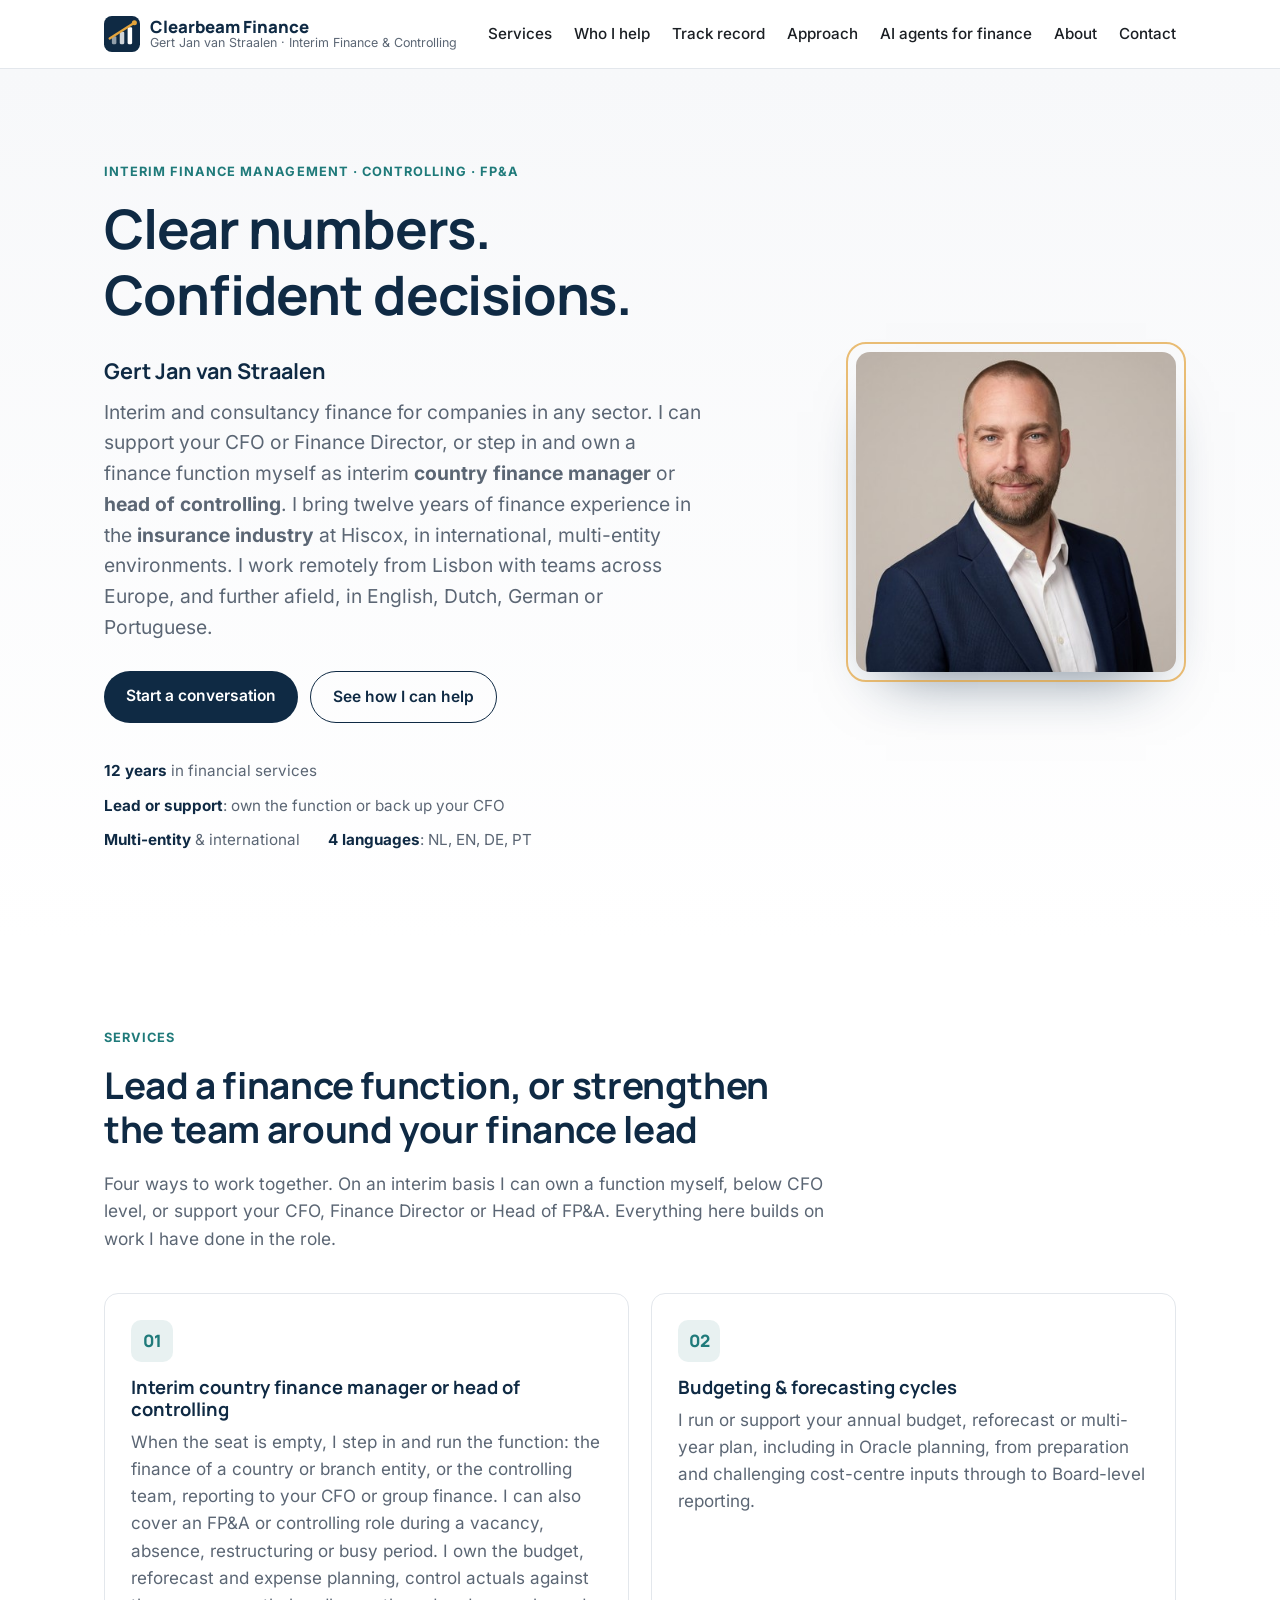
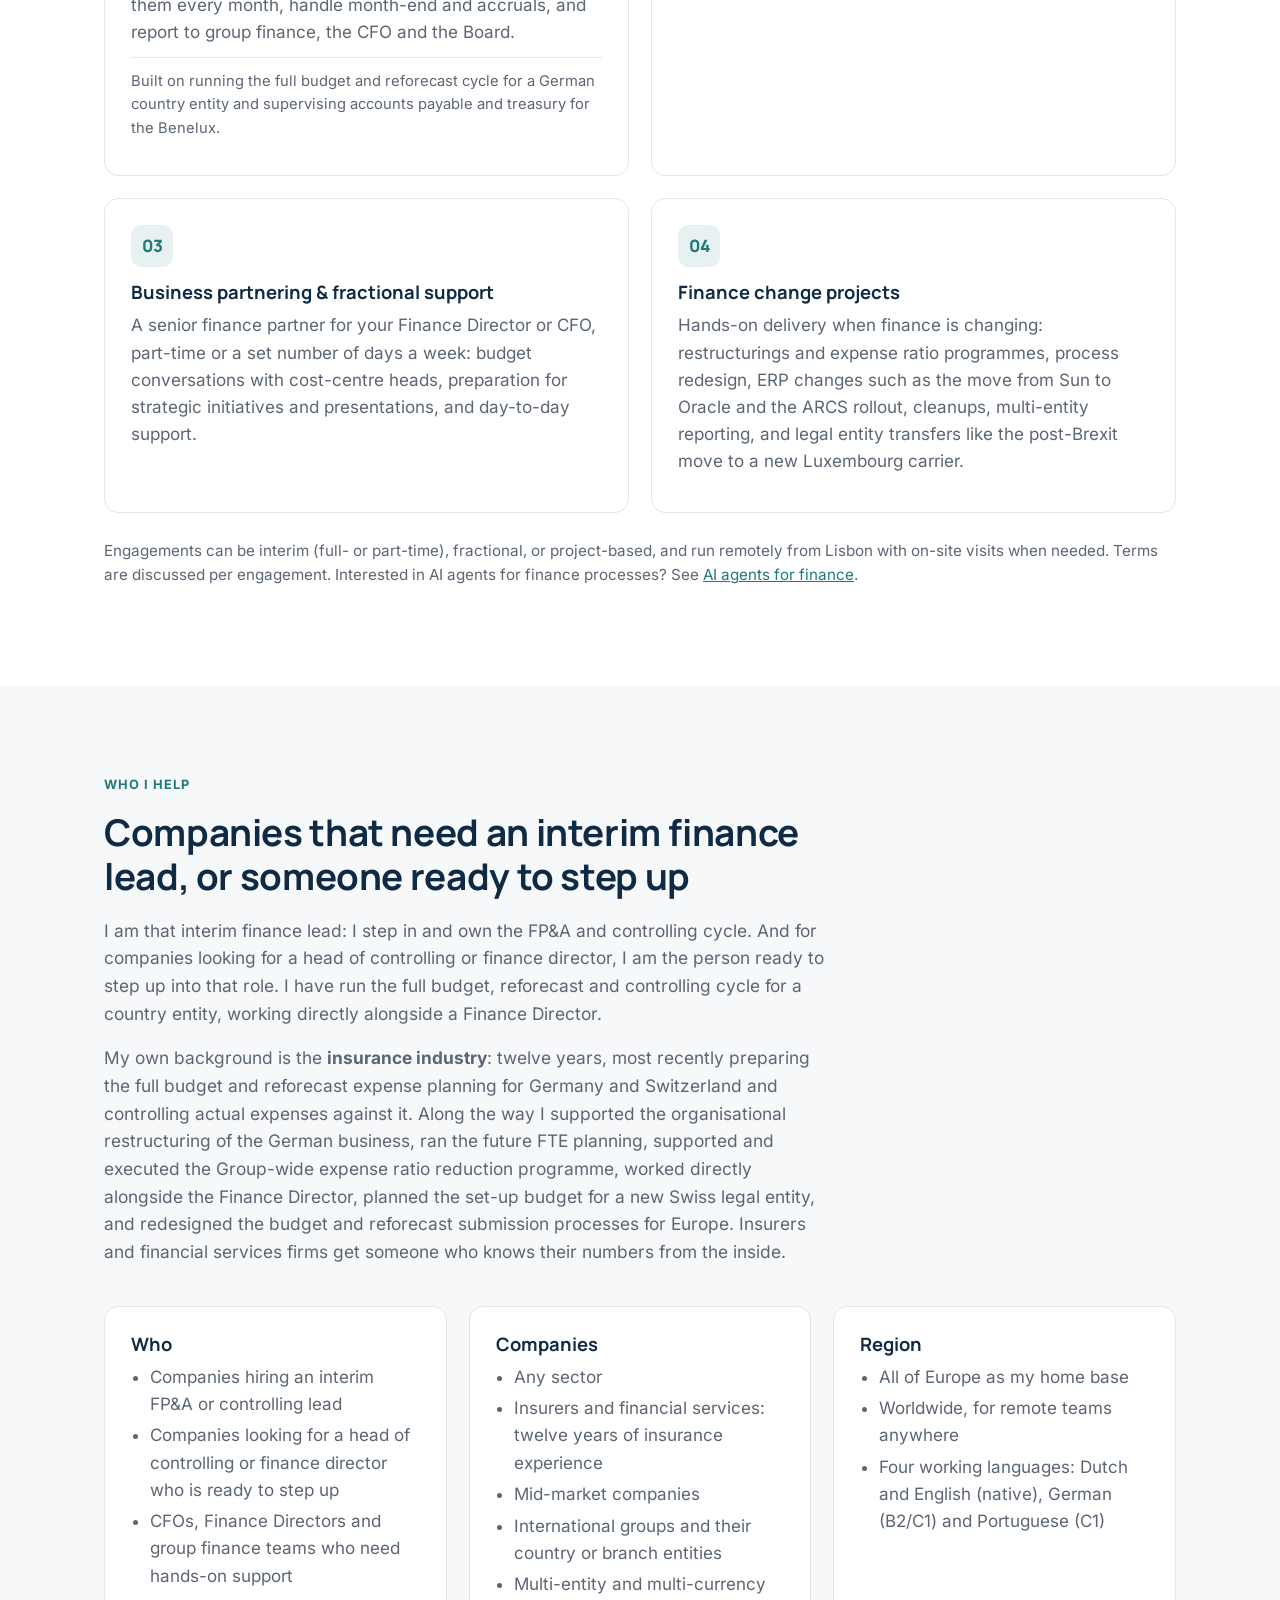
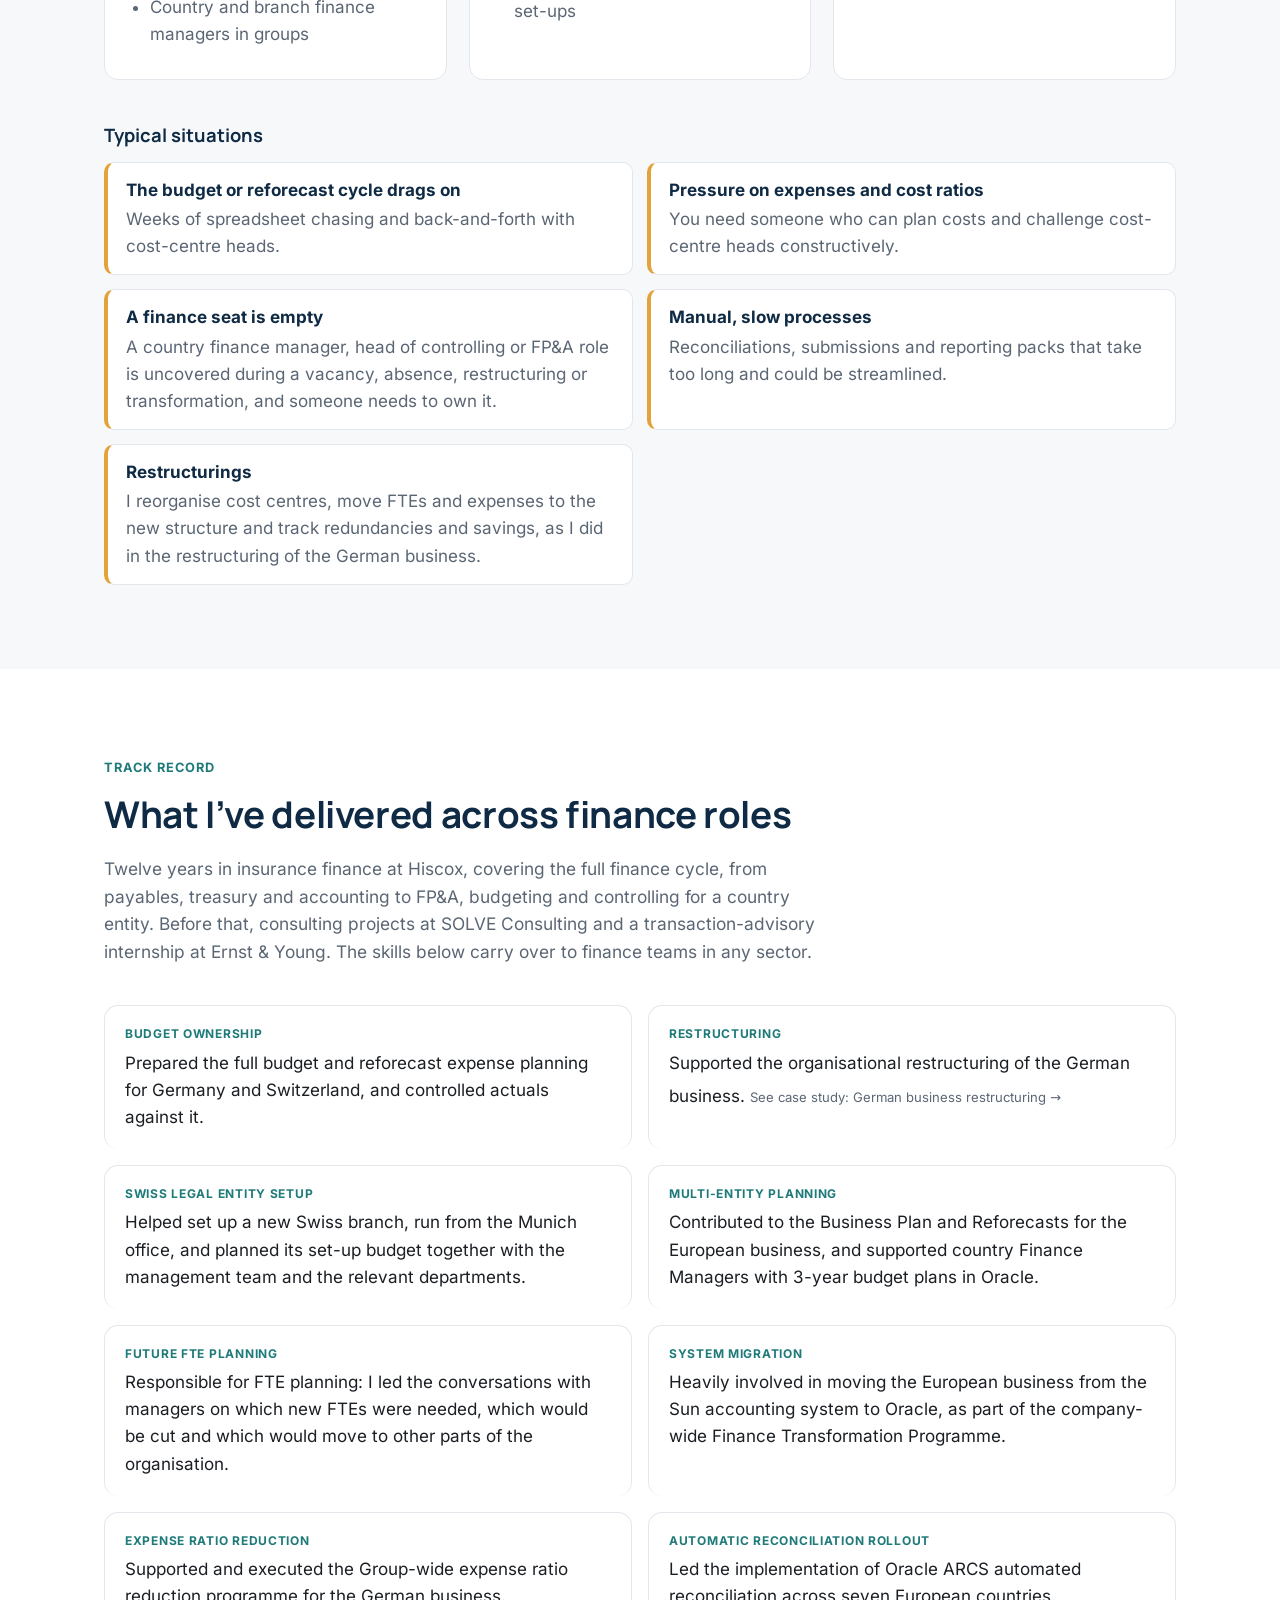
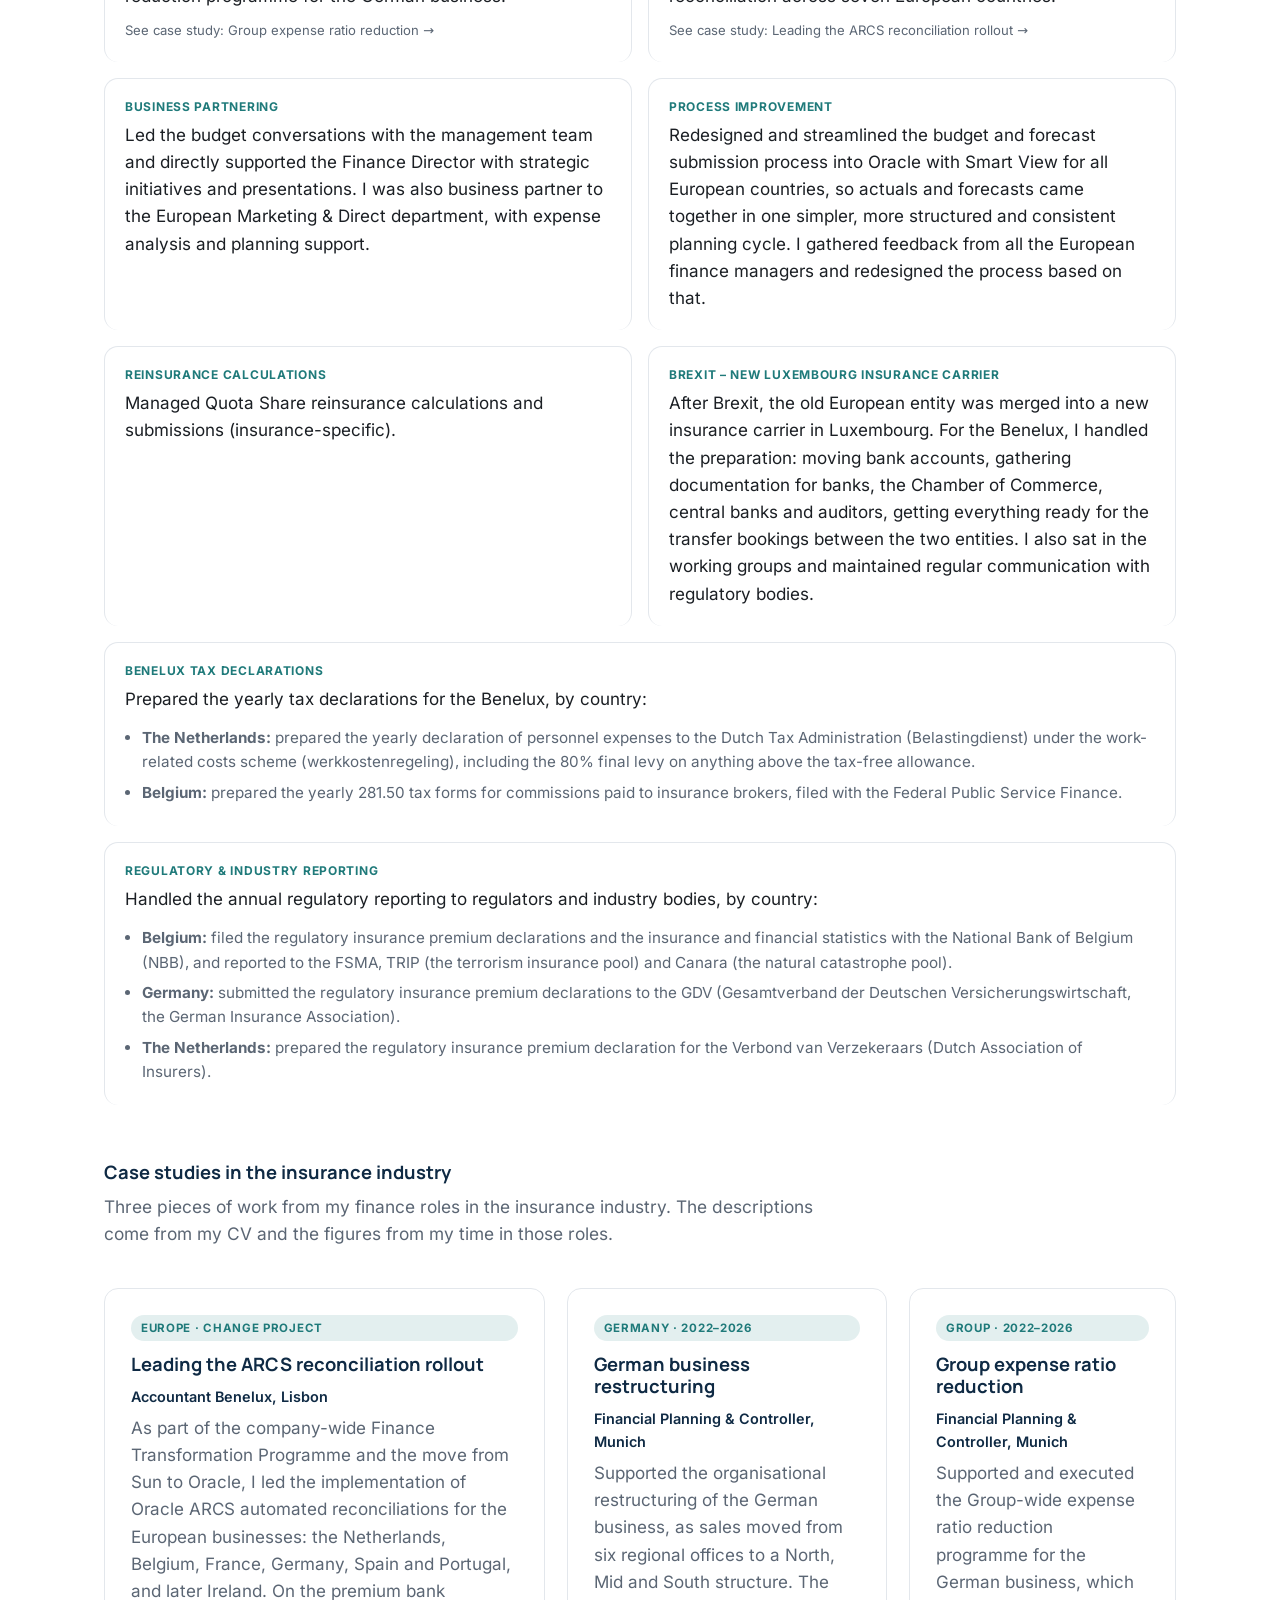
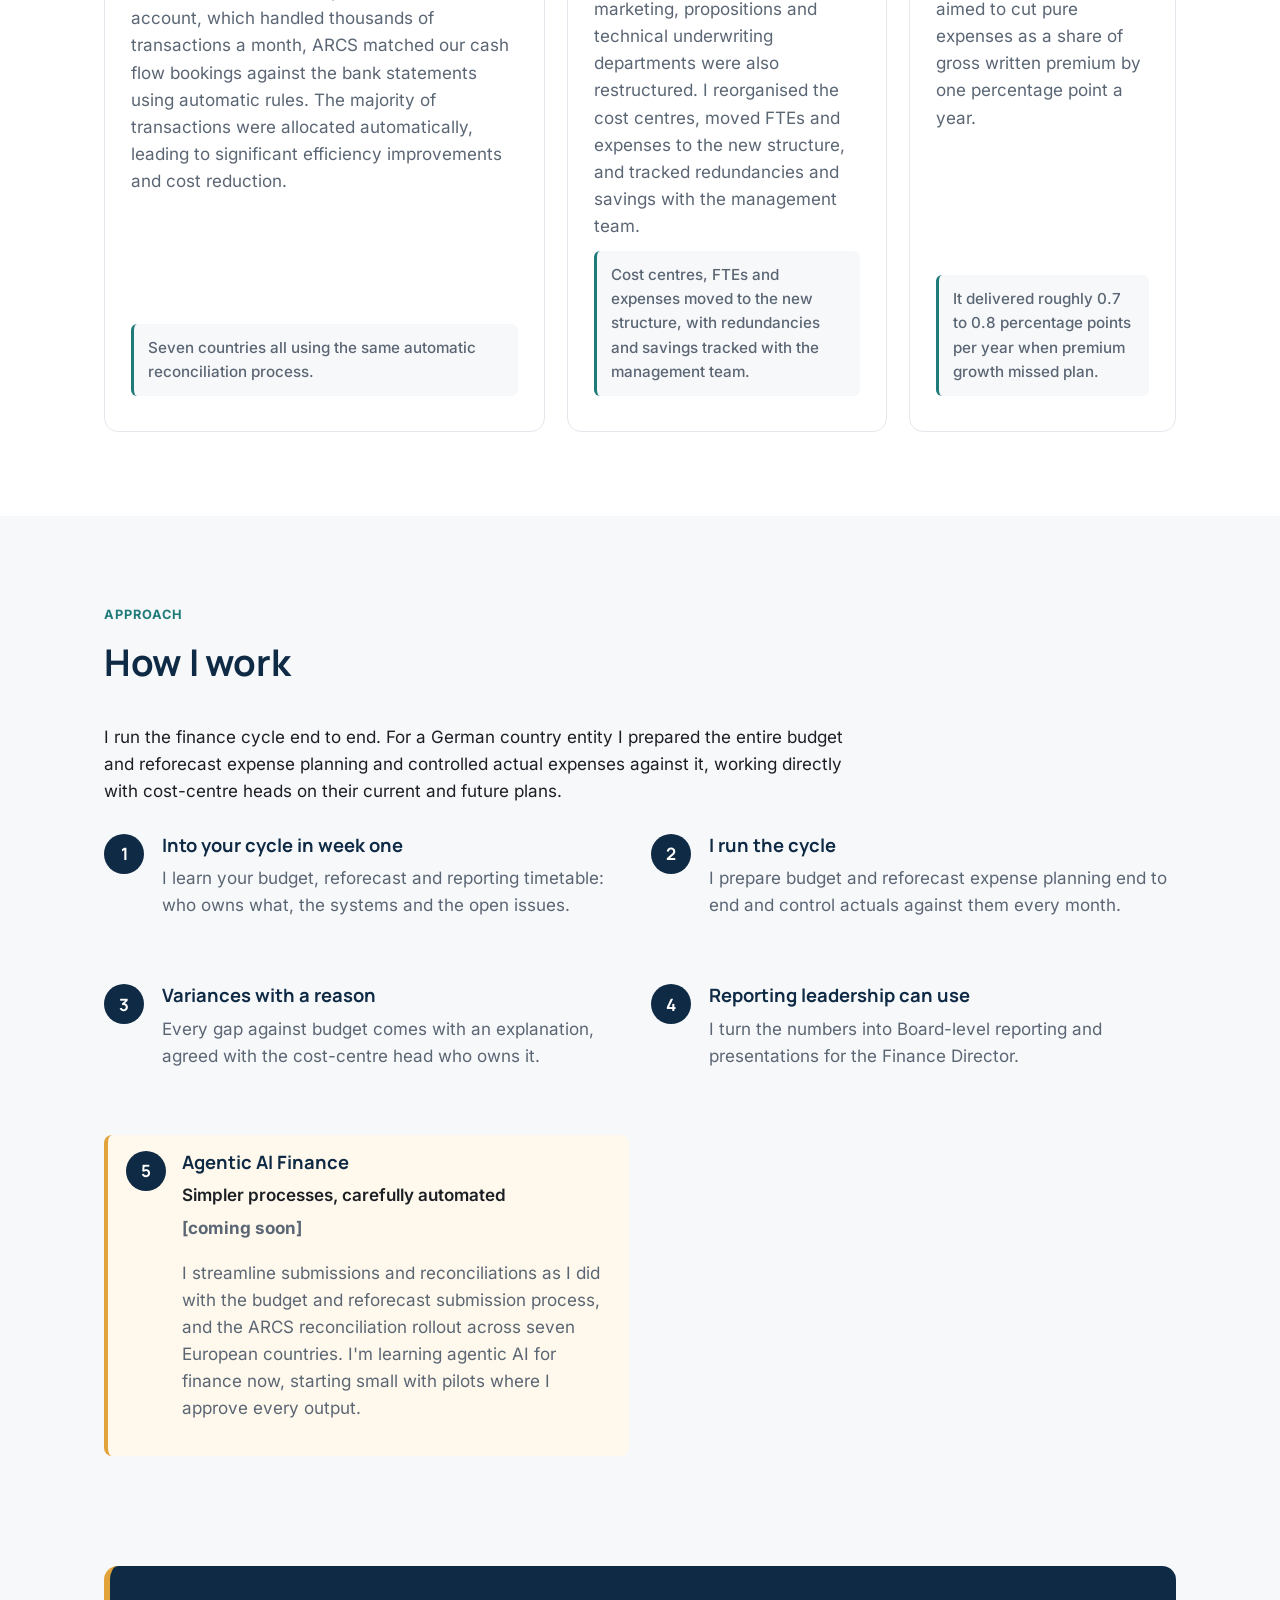
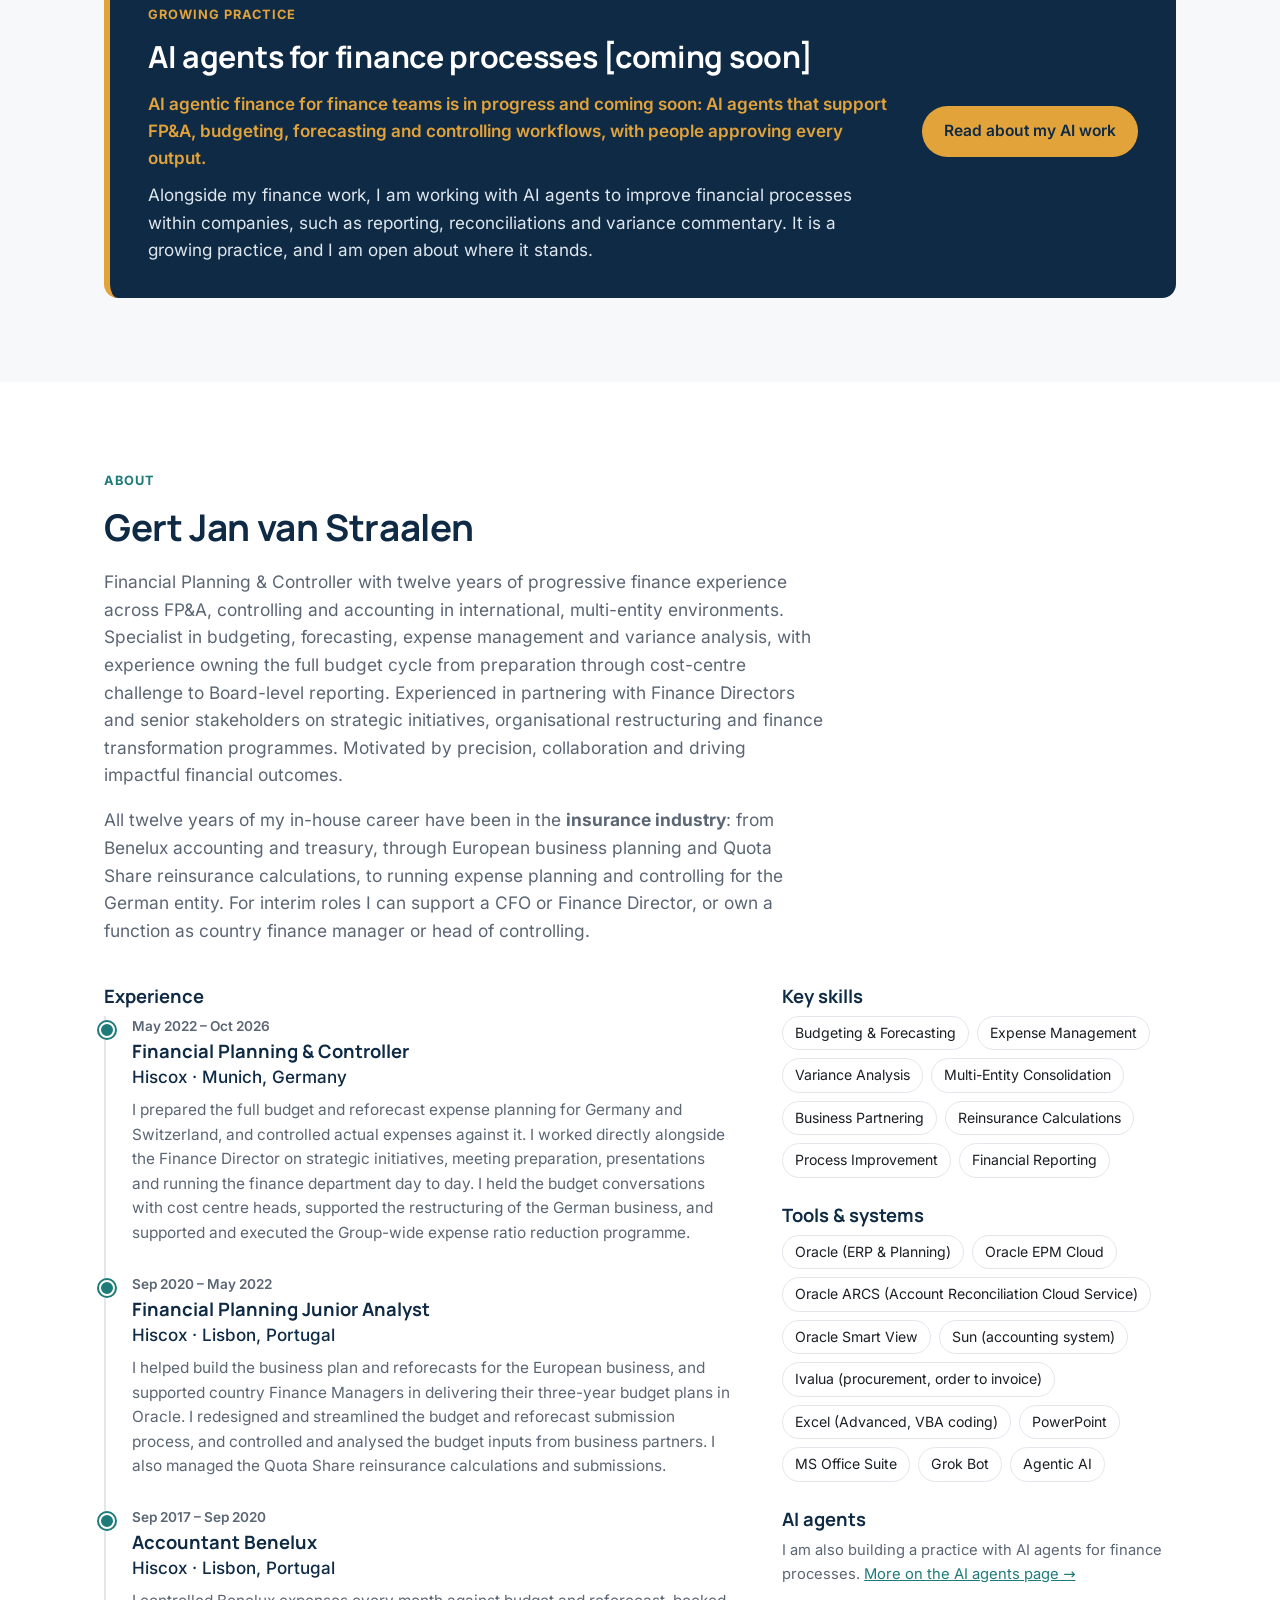
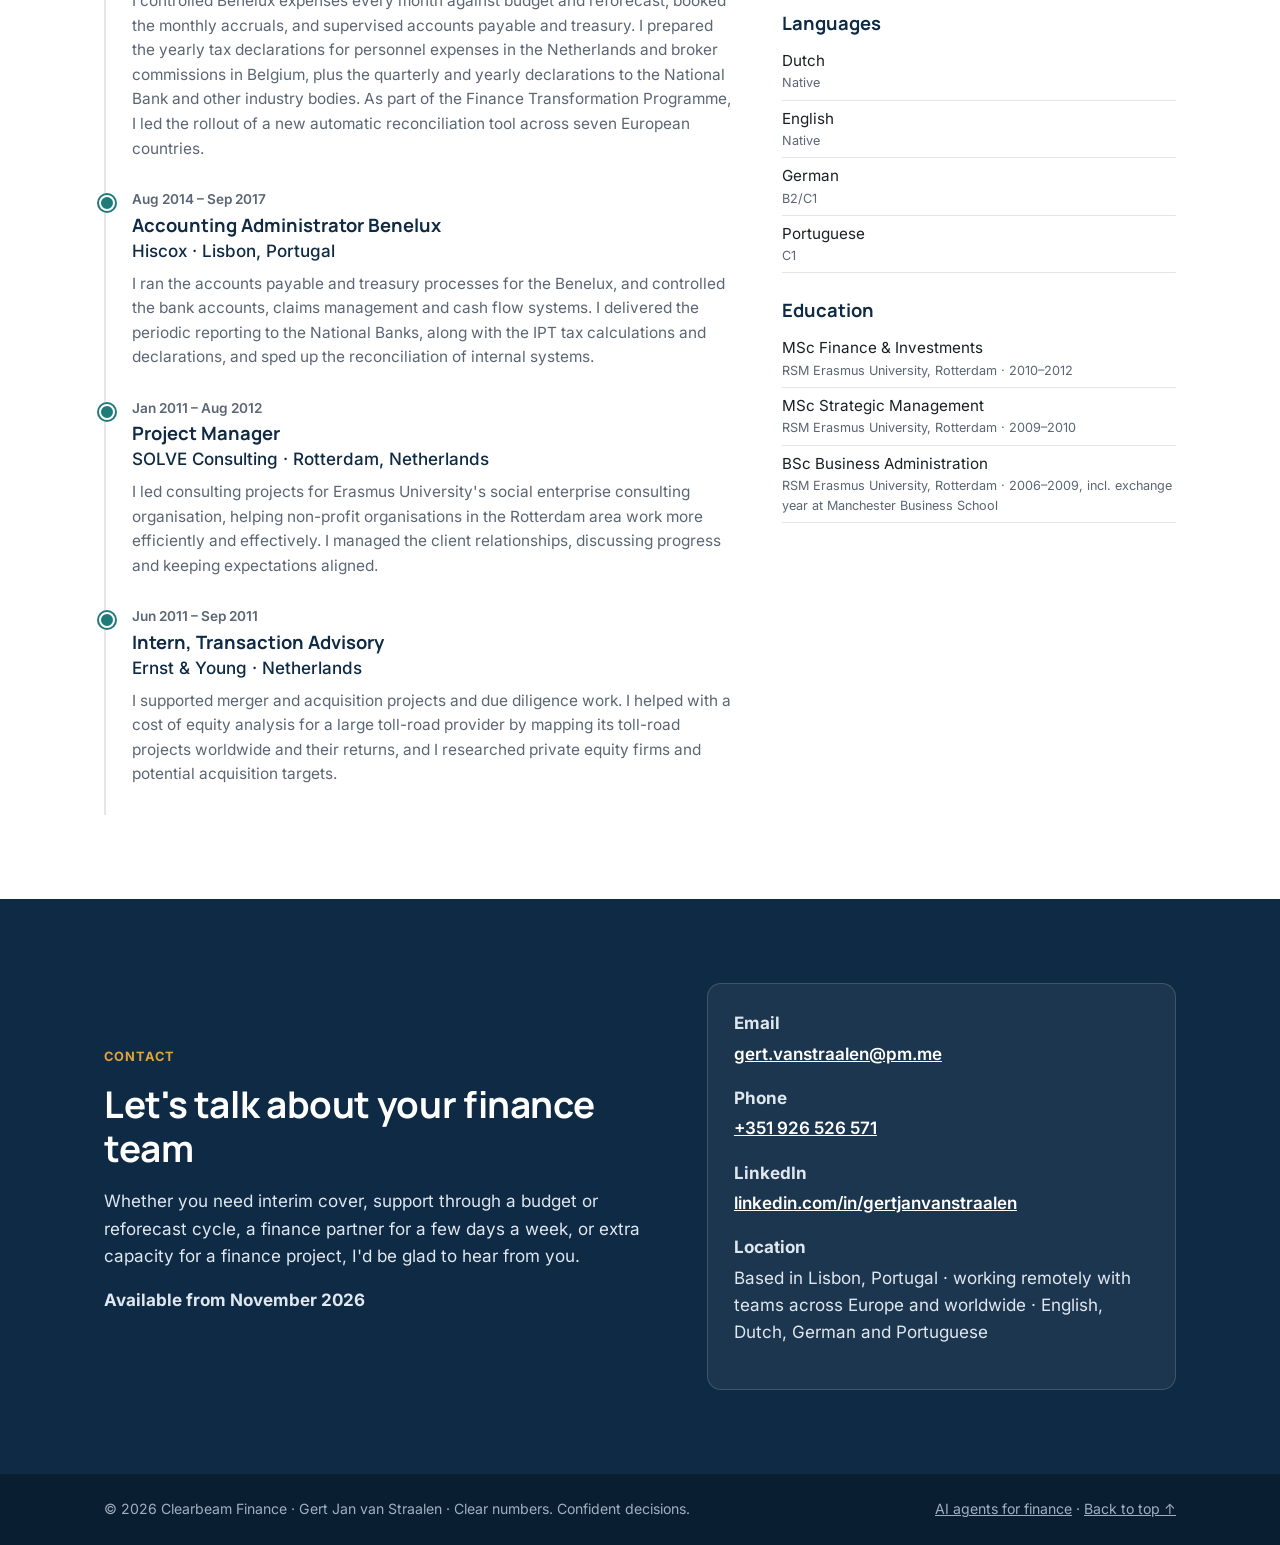
==== commit 14c8b13a: "Layout polish: services 2x2, case studies, track record cards; nav order; ARCS wording (Oct 31)" ====
--- a/index.html
+++ b/index.html
@@ -29,8 +29,8 @@
         <li><a href="#who">Who I help</a></li>
         <li class="m"><a href="#track-record">Track record</a></li>
         <li><a href="#approach">Approach</a></li>
+        <li class="m"><a href="ai-agents.html">AI agents for finance</a></li>
         <li><a href="#about">About</a></li>
-        <li class="m"><a href="ai-agents.html">AI agents for finance</a></li>
         <li class="m"><a href="#contact">Contact</a></li>
       </ul>
     </nav>
@@ -70,12 +70,11 @@
       <h2>Lead a finance function, or strengthen the team around your finance lead</h2>
       <p>Four ways to work together. On an interim basis I can own a function myself, below CFO level, or support your CFO, Finance Director or Head of FP&amp;A. Everything here builds on work I have done in the role.</p>
     </div>
-    <div class="grid grid-2">
-      <article class="card card-wide">
+    <div class="grid grid-2 services-grid">
+      <article class="card">
         <div class="icon">01</div>
         <h3>Interim country finance manager or head of controlling</h3>
-        <p>When the seat is empty, I step in and run the function: the finance of a country or branch entity, or the controlling team, reporting to your CFO or group finance. I can also cover an FP&amp;A or controlling role during a vacancy, absence, restructuring or busy period.</p>
-        <p>I own the budget, reforecast and expense planning, control actuals against them every month, handle month-end and accruals, and report to group finance, the CFO and the Board.</p>
+        <p>When the seat is empty, I step in and run the function: the finance of a country or branch entity, or the controlling team, reporting to your CFO or group finance. I can also cover an FP&amp;A or controlling role during a vacancy, absence, restructuring or busy period. I own the budget, reforecast and expense planning, control actuals against them every month, handle month-end and accruals, and report to group finance, the CFO and the Board.</p>
         <p class="card-foot">Built on running the full budget and reforecast cycle for a German country entity and supervising accounts payable and treasury for the Benelux.</p>
       </article>
       <article class="card">
@@ -88,7 +87,7 @@
         <h3>Business partnering &amp; fractional support</h3>
         <p>A senior finance partner for your Finance Director or CFO, part-time or a set number of days a week: budget conversations with cost-centre heads, preparation for strategic initiatives and presentations, and day-to-day support.</p>
       </article>
-      <article class="card" style="grid-column:1/-1">
+      <article class="card">
         <div class="icon">04</div>
         <h3>Finance change projects</h3>
         <p>Hands-on delivery when finance is changing: restructurings and expense ratio programmes, process redesign, ERP changes such as the move from Sun to Oracle and the ARCS rollout, cleanups, multi-entity reporting, and legal entity transfers like the post-Brexit move to a new Luxembourg carrier.</p>
@@ -138,11 +137,11 @@
     </div>
     <h3 class="sub-head">Typical situations</h3>
     <ul class="problems">
-      <li><strong>The budget or reforecast cycle drags on.</strong> Weeks of spreadsheet chasing and back-and-forth with cost-centre heads.</li>
-      <li><strong>Pressure on expenses and cost ratios.</strong> You need someone who can plan costs and challenge cost-centre heads constructively.</li>
-      <li><strong>A finance seat is empty.</strong> A country finance manager, head of controlling or FP&amp;A role is uncovered during a vacancy, absence, restructuring or transformation, and someone needs to own it.</li>
-      <li><strong>Manual, slow processes.</strong> Reconciliations, submissions and reporting packs that take too long and could be streamlined.</li>
-      <li><strong>Restructurings.</strong> I reorganise cost centres, move FTEs and expenses to the new structure and track redundancies and savings, as I did in the restructuring of the German business.</li>
+      <li><strong>The budget or reforecast cycle drags on</strong> Weeks of spreadsheet chasing and back-and-forth with cost-centre heads.</li>
+      <li><strong>Pressure on expenses and cost ratios</strong> You need someone who can plan costs and challenge cost-centre heads constructively.</li>
+      <li><strong>A finance seat is empty</strong> A country finance manager, head of controlling or FP&amp;A role is uncovered during a vacancy, absence, restructuring or transformation, and someone needs to own it.</li>
+      <li><strong>Manual, slow processes</strong> Reconciliations, submissions and reporting packs that take too long and could be streamlined.</li>
+      <li><strong>Restructurings</strong> I reorganise cost centres, move FTEs and expenses to the new structure and track redundancies and savings, as I did in the restructuring of the German business.</li>
     </ul>
   </div>
 </section>
@@ -156,25 +155,25 @@
       <p>Twelve years in insurance finance at Hiscox, covering the full finance cycle, from payables, treasury and accounting to FP&amp;A, budgeting and controlling for a country entity. Before that, consulting projects at SOLVE Consulting and a transaction-advisory internship at Ernst &amp; Young. The skills below carry over to finance teams in any sector.</p>
     </div>
     <ul class="proof">
-      <li><span class="proof-k">Budget ownership</span>Prepared the full budget and reforecast expense planning for Germany and Switzerland, and controlled actuals against it.</li>
-      <li><span class="proof-k">Restructuring</span>Supported the organisational restructuring of the German business, as sales moved from six regional offices to a North, Mid and South structure. The marketing, propositions and technical underwriting departments were also restructured. I reorganised the cost centres, moved FTEs and expenses to the new structure, and tracked redundancies and savings with the management team.</li>
-      <li><span class="proof-k">Swiss legal entity setup</span>Helped set up a new Swiss branch, run from the Munich office, and planned its set-up budget together with the management team and the relevant departments.</li>
-      <li><span class="proof-k">Future FTE planning</span>Responsible for FTE planning: I led the conversations with managers on which new FTEs were needed, which would be cut and which would move to other parts of the organisation.</li>
-      <li><span class="proof-k">Expense ratio reduction</span>Supported and executed the Group-wide expense ratio reduction programme for the German business, which aimed to cut pure expenses as a share of gross written premium by one percentage point a year.</li>
-      <li><span class="proof-k">Business partnering</span>Led the budget conversations with the management team and directly supported the Finance Director with strategic initiatives and presentations. I was also business partner to the European Marketing &amp; Direct department, with expense analysis and planning support.</li>
-      <li><span class="proof-k">Multi-entity planning</span>Contributed to the Business Plan and Reforecasts for the European business, and supported country Finance Managers with 3-year budget plans in Oracle.</li>
-      <li><span class="proof-k">Automatic reconciliation rollout</span>I led the implementation of Oracle ARCS, automated reconciliation for European businesses. It was part of the Finance Transformation Programme and covered the Netherlands, Belgium, France, Germany, Spain and Portugal, and later Ireland. Seven countries all using the same automatic reconciliation process.</li>
-      <li><span class="proof-k">System migration</span>Heavily involved in moving the European business from the Sun accounting system to Oracle, as part of the company-wide Finance Transformation Programme.</li>
-      <li><span class="proof-k">Brexit &ndash; New Luxembourg Insurance Carrier</span>After Brexit, the old European entity was merged into a new insurance carrier in Luxembourg. For the Benelux, I handled the preparation: moving bank accounts, gathering documentation for banks, the Chamber of Commerce, central banks and auditors, getting everything ready for the transfer bookings between the two entities. I also sat in the working groups and maintained regular communication with regulatory bodies.</li>
-      <li><span class="proof-k">Process improvement</span>Redesigned and streamlined the budget and forecast submission process into Oracle with Smart View for all European countries, so actuals and forecasts came together in one simpler, more structured and consistent planning cycle. I gathered feedback from all the European finance managers and redesigned the process based on that.</li>
-      <li><span class="proof-k">Reinsurance calculations</span>Managed Quota Share reinsurance calculations and submissions (insurance-specific).</li>
-      <li><span class="proof-k">Benelux tax declarations</span>Prepared the yearly tax declarations for the Benelux, by country:
+<li><span class="proof-k">Budget ownership</span>Prepared the full budget and reforecast expense planning for Germany and Switzerland, and controlled actuals against it.</li>
+<li><span class="proof-k">Restructuring</span>Supported the organisational restructuring of the German business. <a class="proof-case" href="#case-restructuring">See case study: German business restructuring</a></li>
+<li><span class="proof-k">Swiss legal entity setup</span>Helped set up a new Swiss branch, run from the Munich office, and planned its set-up budget together with the management team and the relevant departments.</li>
+<li><span class="proof-k">Multi-entity planning</span>Contributed to the Business Plan and Reforecasts for the European business, and supported country Finance Managers with 3-year budget plans in Oracle.</li>
+<li><span class="proof-k">Future FTE planning</span>Responsible for FTE planning: I led the conversations with managers on which new FTEs were needed, which would be cut and which would move to other parts of the organisation.</li>
+<li><span class="proof-k">System migration</span>Heavily involved in moving the European business from the Sun accounting system to Oracle, as part of the company-wide Finance Transformation Programme.</li>
+<li><span class="proof-k">Expense ratio reduction</span>Supported and executed the Group-wide expense ratio reduction programme for the German business. <a class="proof-case" href="#case-expense-ratio">See case study: Group expense ratio reduction</a></li>
+<li><span class="proof-k">Automatic reconciliation rollout</span>Led the implementation of Oracle ARCS automated reconciliation across seven European countries. <a class="proof-case" href="#case-arcs">See case study: Leading the ARCS reconciliation rollout</a></li>
+<li><span class="proof-k">Business partnering</span>Led the budget conversations with the management team and directly supported the Finance Director with strategic initiatives and presentations. I was also business partner to the European Marketing &amp; Direct department, with expense analysis and planning support.</li>
+<li><span class="proof-k">Process improvement</span>Redesigned and streamlined the budget and forecast submission process into Oracle with Smart View for all European countries, so actuals and forecasts came together in one simpler, more structured and consistent planning cycle. I gathered feedback from all the European finance managers and redesigned the process based on that.</li>
+<li><span class="proof-k">Reinsurance calculations</span>Managed Quota Share reinsurance calculations and submissions (insurance-specific).</li>
+<li><span class="proof-k">Brexit &ndash; New Luxembourg Insurance Carrier</span>After Brexit, the old European entity was merged into a new insurance carrier in Luxembourg. For the Benelux, I handled the preparation: moving bank accounts, gathering documentation for banks, the Chamber of Commerce, central banks and auditors, getting everything ready for the transfer bookings between the two entities. I also sat in the working groups and maintained regular communication with regulatory bodies.</li>
+<li class="proof-wide"><span class="proof-k">Benelux tax declarations</span>Prepared the yearly tax declarations for the Benelux, by country:
         <ul class="country-list">
           <li><strong>The Netherlands:</strong> prepared the yearly declaration of personnel expenses to the Dutch Tax Administration (Belastingdienst) under the work-related costs scheme (werkkostenregeling), including the 80% final levy on anything above the tax-free allowance.</li>
           <li><strong>Belgium:</strong> prepared the yearly 281.50 tax forms for commissions paid to insurance brokers, filed with the Federal Public Service Finance.</li>
         </ul>
       </li>
-      <li><span class="proof-k">Regulatory &amp; industry reporting</span>Handled the annual regulatory reporting to regulators and industry bodies, by country:
+<li class="proof-wide"><span class="proof-k">Regulatory &amp; industry reporting</span>Handled the annual regulatory reporting to regulators and industry bodies, by country:
         <ul class="country-list">
           <li><strong>Belgium:</strong> filed the regulatory insurance premium declarations and the insurance and financial statistics with the National Bank of Belgium (NBB), and reported to the FSMA, TRIP (the terrorism insurance pool) and Canara (the natural catastrophe pool).</li>
           <li><strong>Germany:</strong> submitted the regulatory insurance premium declarations to the GDV (Gesamtverband der Deutschen Versicherungswirtschaft, the German Insurance Association).</li>
@@ -189,21 +188,21 @@
       <p>Three pieces of work from my finance roles in the insurance industry. The descriptions come from my CV and the figures from my time in those roles.</p>
     </div>
     <div class="grid grid-3 cases-mid">
-      <article class="card example">
+      <article class="card example" id="case-arcs">
         <span class="badge badge-teal">Europe · Change project</span>
         <h3>Leading the ARCS reconciliation rollout</h3>
         <p class="role">Accountant Benelux, Lisbon</p>
-        <p>As part of the company-wide Finance Transformation Programme and the move from Sun to Oracle, I led the implementation of Oracle ARCS automated reconciliations for the European businesses: the Netherlands, Belgium, France, Germany, Spain and Portugal, and later Ireland. On the premium bank account, which handled thousands of transactions a month, ARCS matched our cash flow bookings against the bank statements using automatic rules. The majority of transactions were allocated automatically, and only a small part still needed manual allocation. That made the reconciliation much faster and more consistent.</p>
+        <p>As part of the company-wide Finance Transformation Programme and the move from Sun to Oracle, I led the implementation of Oracle ARCS automated reconciliations for the European businesses: the Netherlands, Belgium, France, Germany, Spain and Portugal, and later Ireland. On the premium bank account, which handled thousands of transactions a month, ARCS matched our cash flow bookings against the bank statements using automatic rules. The majority of transactions were allocated automatically, leading to significant efficiency improvements and cost reduction.</p>
         <p class="keyfact">Seven countries all using the same automatic reconciliation process.</p>
       </article>
-      <article class="card example">
+      <article class="card example" id="case-restructuring">
         <span class="badge badge-teal">Germany · 2022–2026</span>
         <h3>German business restructuring</h3>
         <p class="role">Financial Planning &amp; Controller, Munich</p>
         <p>Supported the organisational restructuring of the German business, as sales moved from six regional offices to a North, Mid and South structure. The marketing, propositions and technical underwriting departments were also restructured. I reorganised the cost centres, moved FTEs and expenses to the new structure, and tracked redundancies and savings with the management team.</p>
         <p class="keyfact">Cost centres, FTEs and expenses moved to the new structure, with redundancies and savings tracked with the management team.</p>
       </article>
-      <article class="card example">
+      <article class="card example" id="case-expense-ratio">
         <span class="badge badge-teal">Group · 2022–2026</span>
         <h3>Group expense ratio reduction</h3>
         <p class="role">Financial Planning &amp; Controller, Munich</p>
--- a/assets/styles.css
+++ b/assets/styles.css
@@ -212,11 +212,8 @@
 .problems{list-style:none;padding:0;margin:0;display:grid;grid-template-columns:repeat(2,1fr);gap:14px}
 .problems li{background:#fff;border:1px solid var(--line);border-left:4px solid var(--amber);border-radius:10px;padding:14px 18px;color:var(--slate)}
 .problems strong{display:block;color:var(--navy);margin-bottom:2px}
-.proof{list-style:none;padding:0;margin:0;display:grid;grid-template-columns:repeat(2,1fr);gap:14px 28px}
-.proof li{padding:14px 0;border-bottom:1px solid var(--line);color:var(--ink)}
-.proof-k{display:block;font-size:.75rem;font-weight:700;letter-spacing:.06em;text-transform:uppercase;color:var(--teal);margin-bottom:4px}
 .learning{font-size:.92rem;color:var(--slate);margin:0}
-@media (max-width:860px){.problems,.proof{grid-template-columns:1fr}}
+@media (max-width:860px){.problems{grid-template-columns:1fr}}
 
 /* Timeline */
 .about-grid{display:grid;grid-template-columns:1.6fr 1fr;gap:48px}
@@ -306,11 +303,31 @@
 .steps li.step-soon{background:#FFF8EC;border-left:4px solid var(--amber);border-radius:8px;padding:16px 20px 16px 74px}
 .steps li.step-soon::before{left:18px;top:16px}
 .steps li.step-soon .step-sub{color:var(--ink);font-weight:600;margin:2px 0 6px}
-/* Case studies: smaller middle box (ARCS rollout) */
-.cases-mid{grid-template-columns:1fr .8fr 1fr;align-items:center}
+/* Case studies: wider column for longer ARCS copy; top-aligned */
+.cases-mid{grid-template-columns:1.65fr 1.2fr 1fr;align-items:start}
+.cases-mid > .card{height:100%}
 .example-small{padding:20px 20px;font-size:.92rem}
 .example-small h3{font-size:1.05rem}
 .example-small .keyfact{font-size:.88rem;padding:10px 12px}
 @media (max-width:860px){.cases-mid{grid-template-columns:1fr;align-items:stretch}}
-.proof .country-list{list-style:disc;padding-left:20px;margin:8px 0 0}
-.proof .country-list li{padding:4px 0;border-bottom:none}
+
+/* Track record cards + nested country lists + subtle case-study links */
+.proof{list-style:none;padding:0;margin:0;display:grid;grid-template-columns:repeat(2,1fr);gap:16px;align-items:stretch}
+.proof > li{background:var(--white);border:1px solid var(--line);border-radius:var(--radius);padding:18px 20px;color:var(--ink);border-bottom:none}
+.proof-k{display:block;font-size:.75rem;font-weight:700;letter-spacing:.06em;text-transform:uppercase;color:var(--teal);margin-bottom:6px}
+.proof .country-list{list-style:disc;padding-left:1.15em;margin:10px 0 0;color:var(--slate);font-size:.95rem}
+.proof .country-list li{padding:3px 0;border:none;background:transparent;border-radius:0}
+.proof-wide{grid-column:1/-1}
+a.proof-case,.proof-case{display:inline-block;margin-top:10px;font-size:.82rem;font-weight:400;color:var(--slate);text-decoration:none;border-bottom:1px solid transparent;letter-spacing:0;text-transform:none}
+a.proof-case:hover,.proof-case:hover{color:var(--teal);border-bottom-color:rgba(31,122,122,.45)}
+a.proof-case::after,.proof-case::after{content:" →";font-weight:400}
+@media (max-width:860px){.proof{grid-template-columns:1fr}.proof-wide{grid-column:auto}}
+
+/* Keep case-study card content top-aligned; stretch shells evenly */
+.cases-mid > .card.example{display:flex;flex-direction:column}
+.cases-mid > .card.example .keyfact{margin-top:auto}
+
+/* Services: equal 2×2 tiles */
+.services-grid{align-items:stretch}
+.services-grid .card{display:flex;flex-direction:column;height:100%}
+.services-grid .card .card-foot{margin-top:auto}
